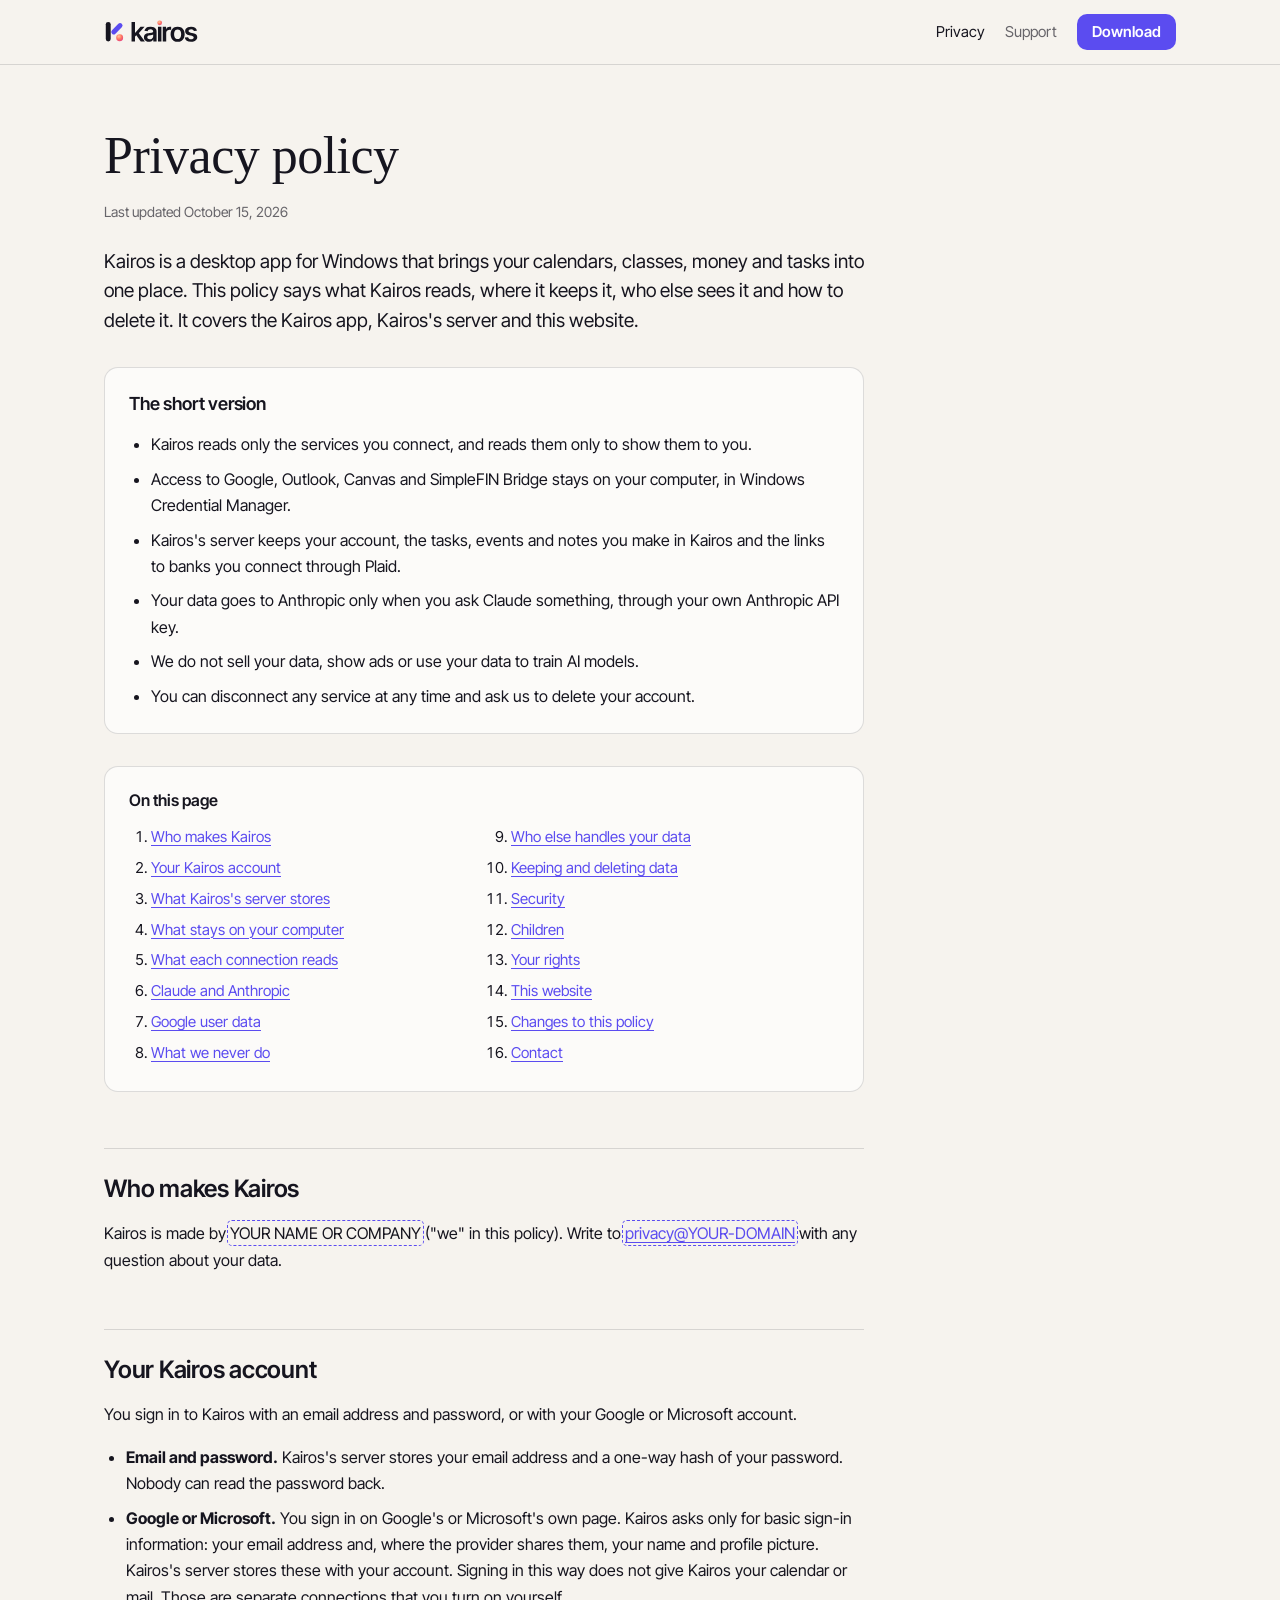
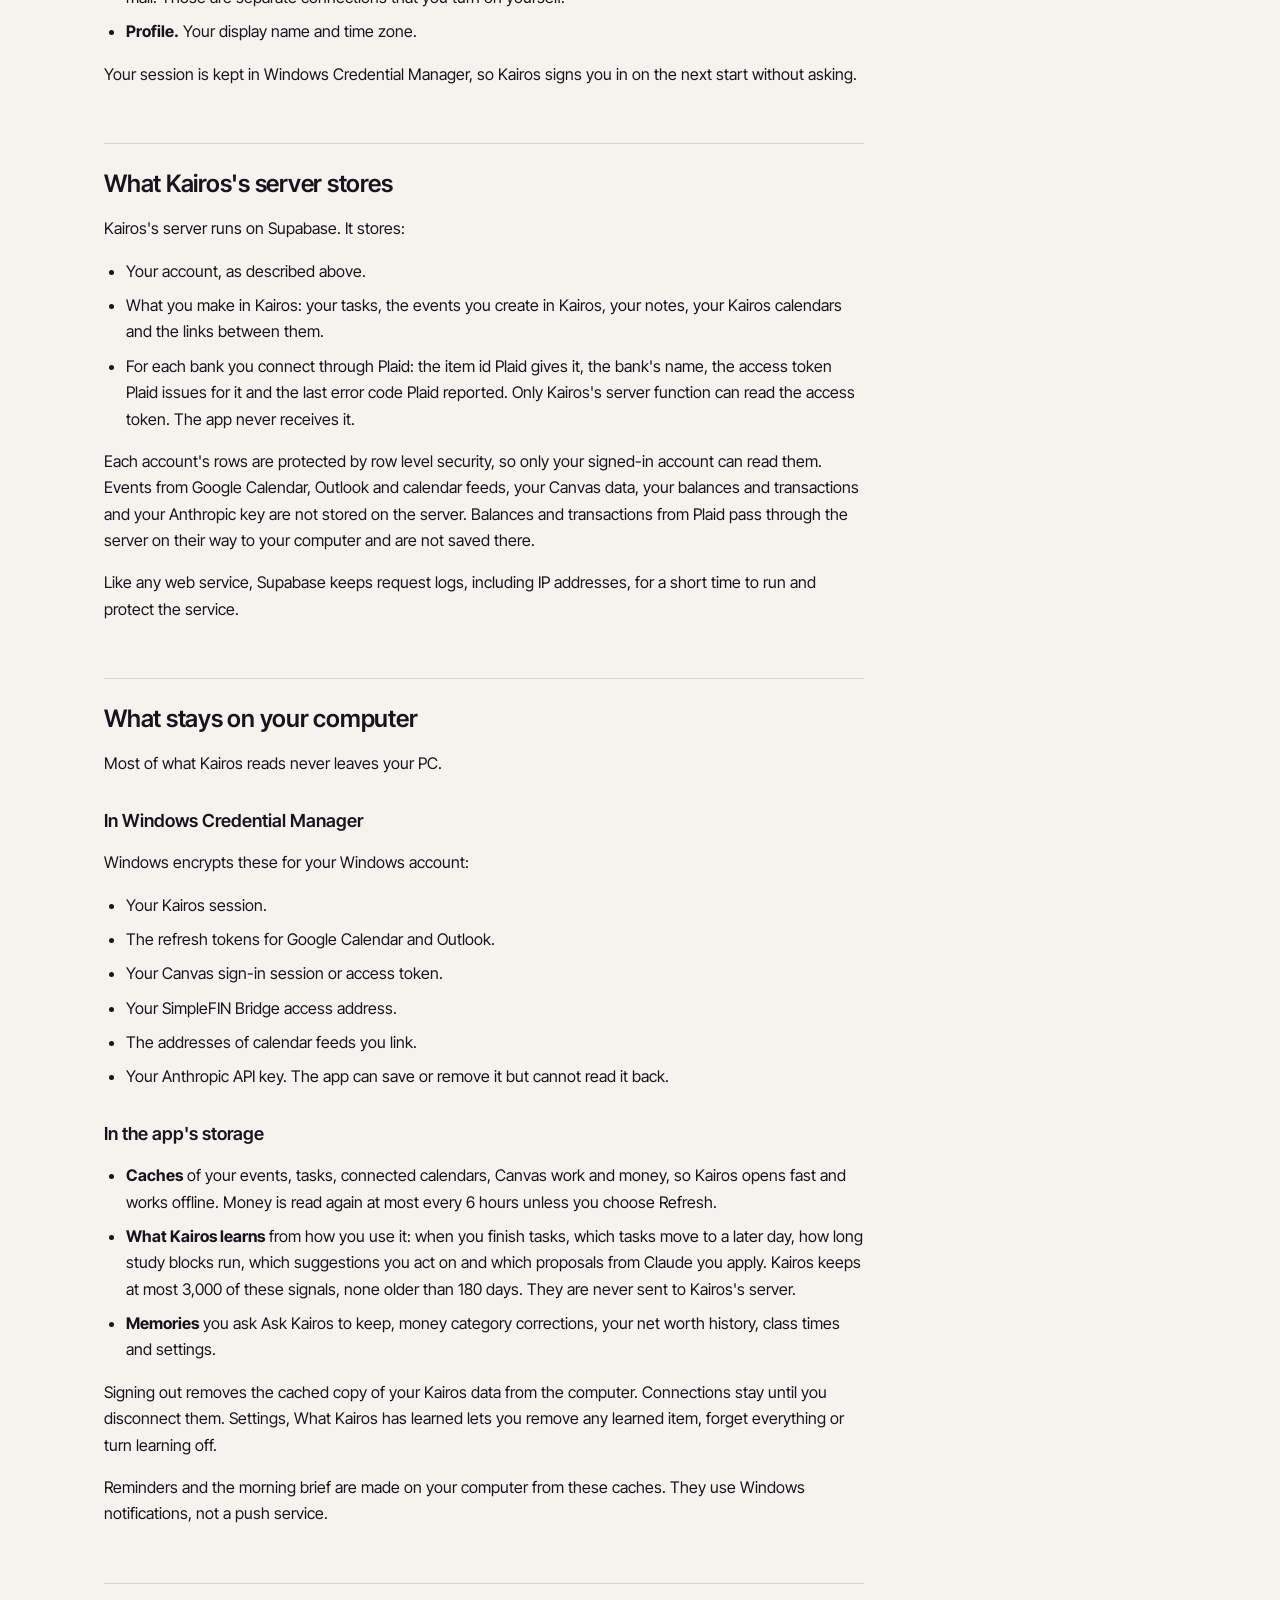
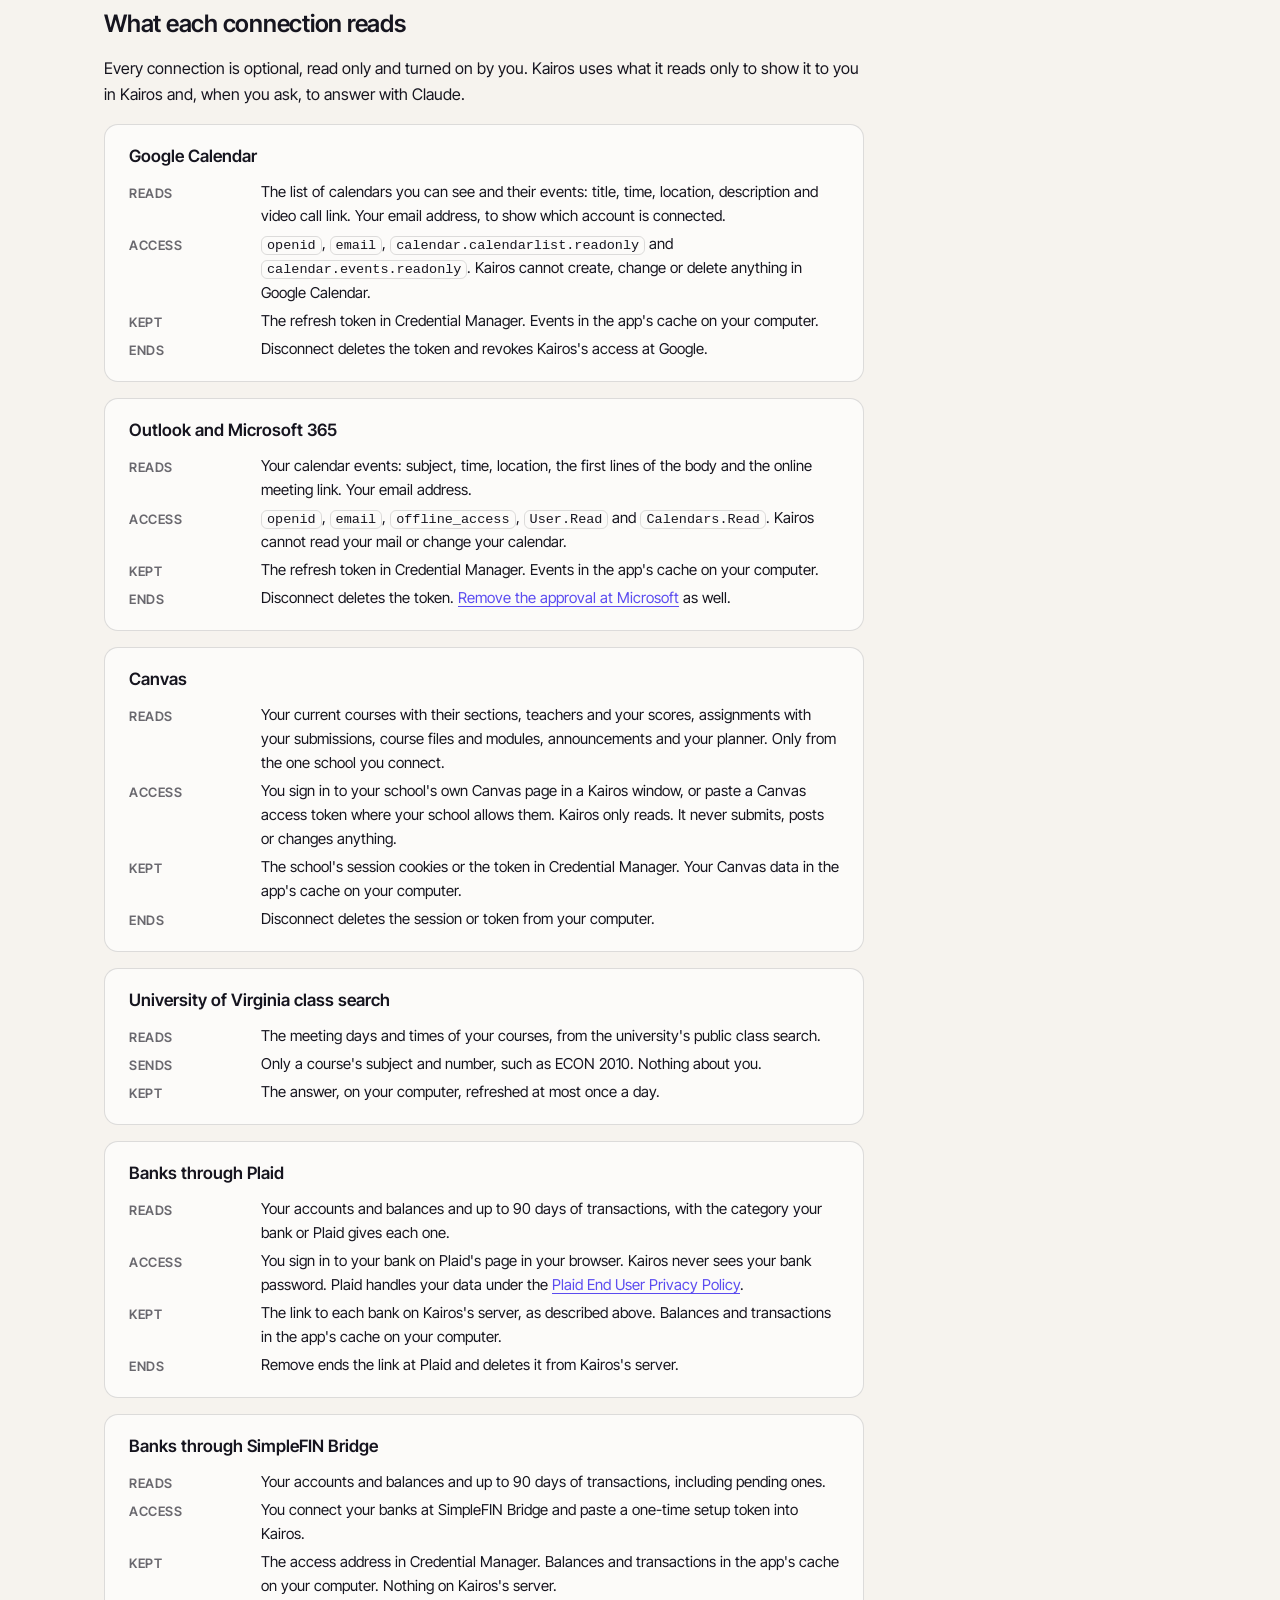
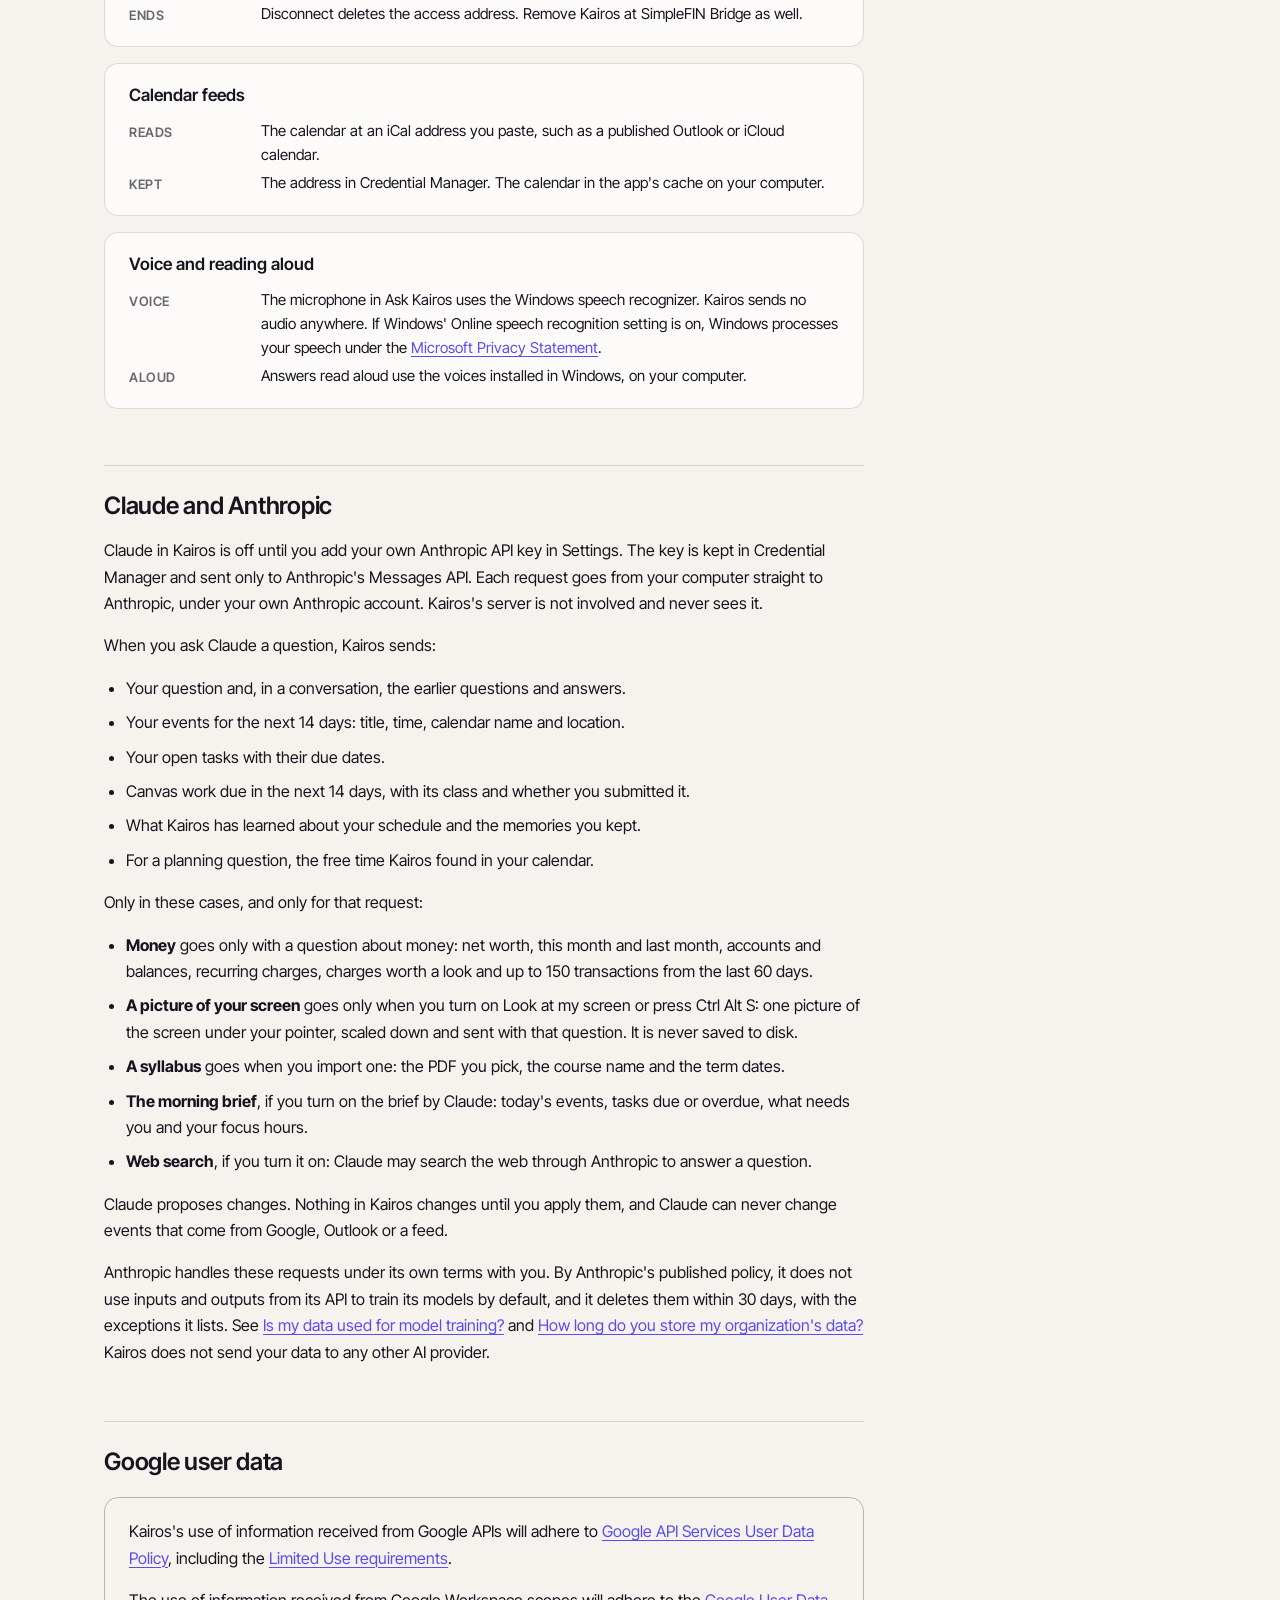
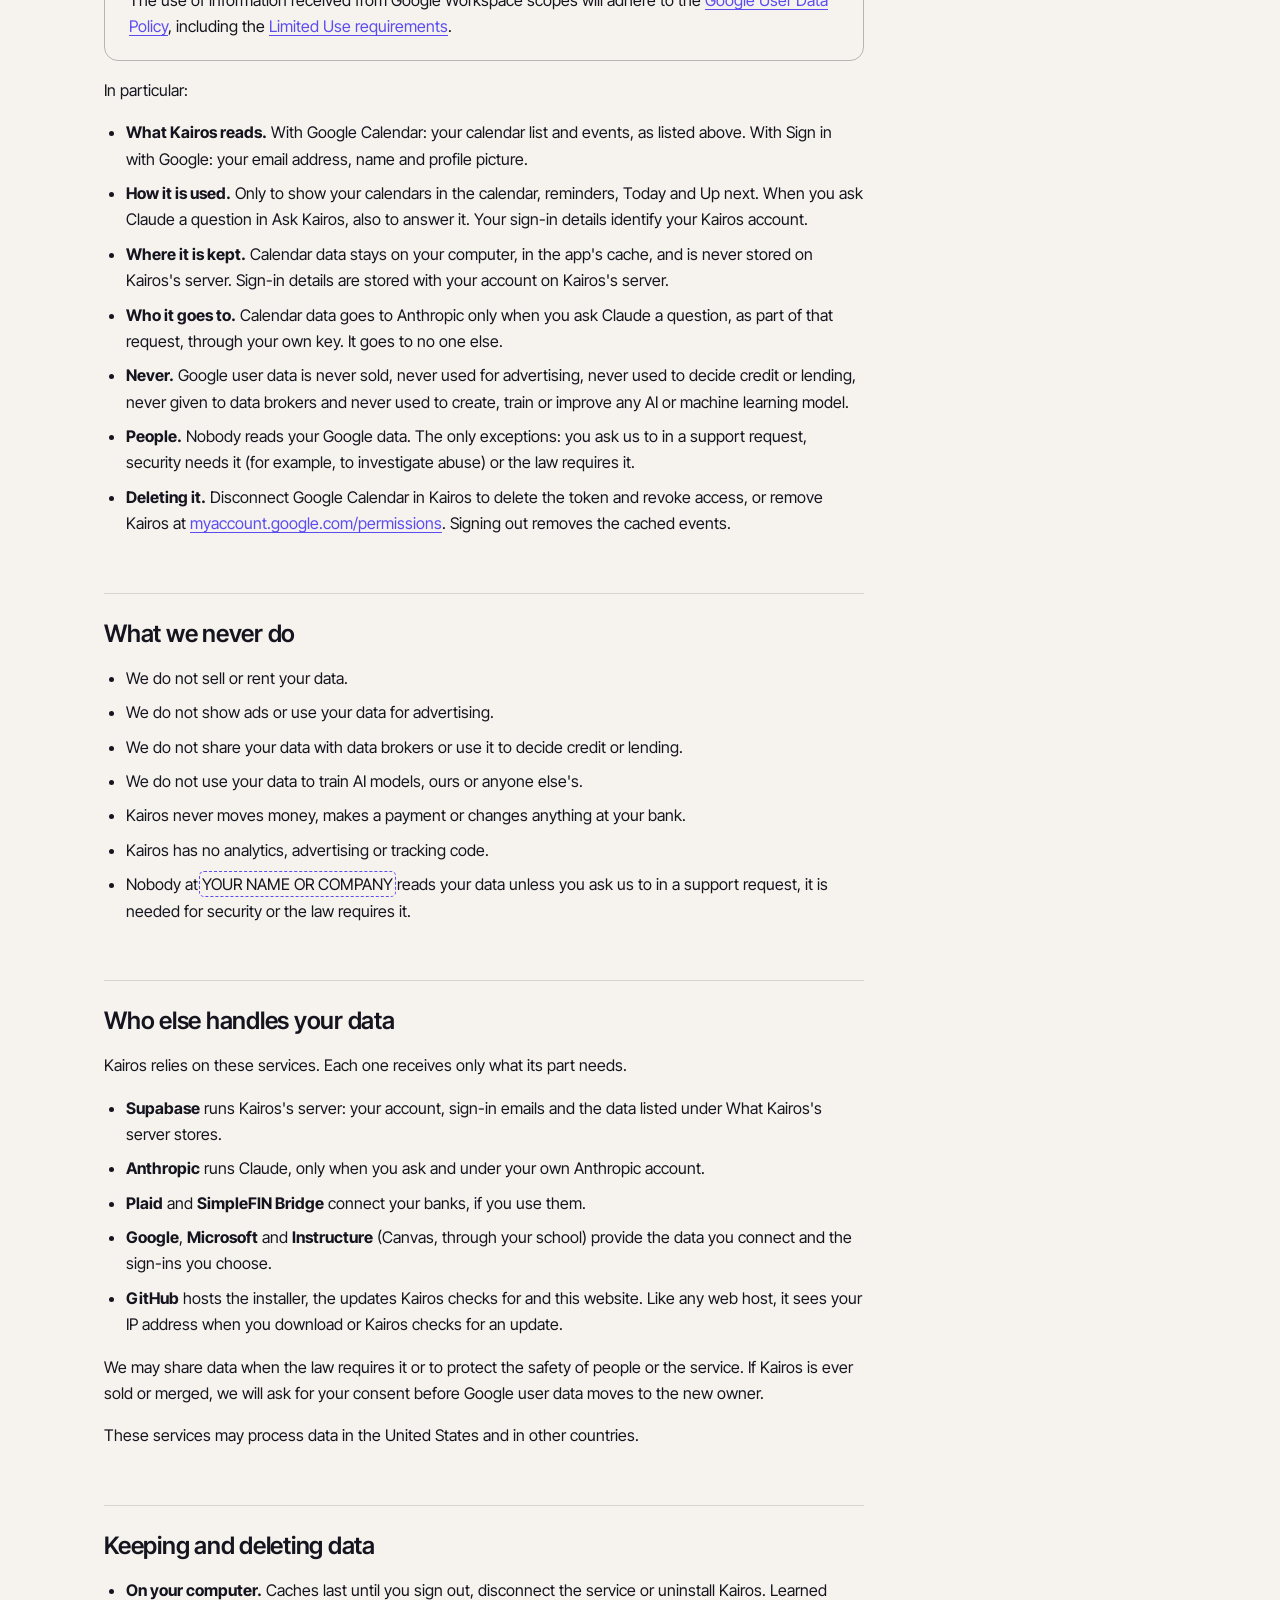
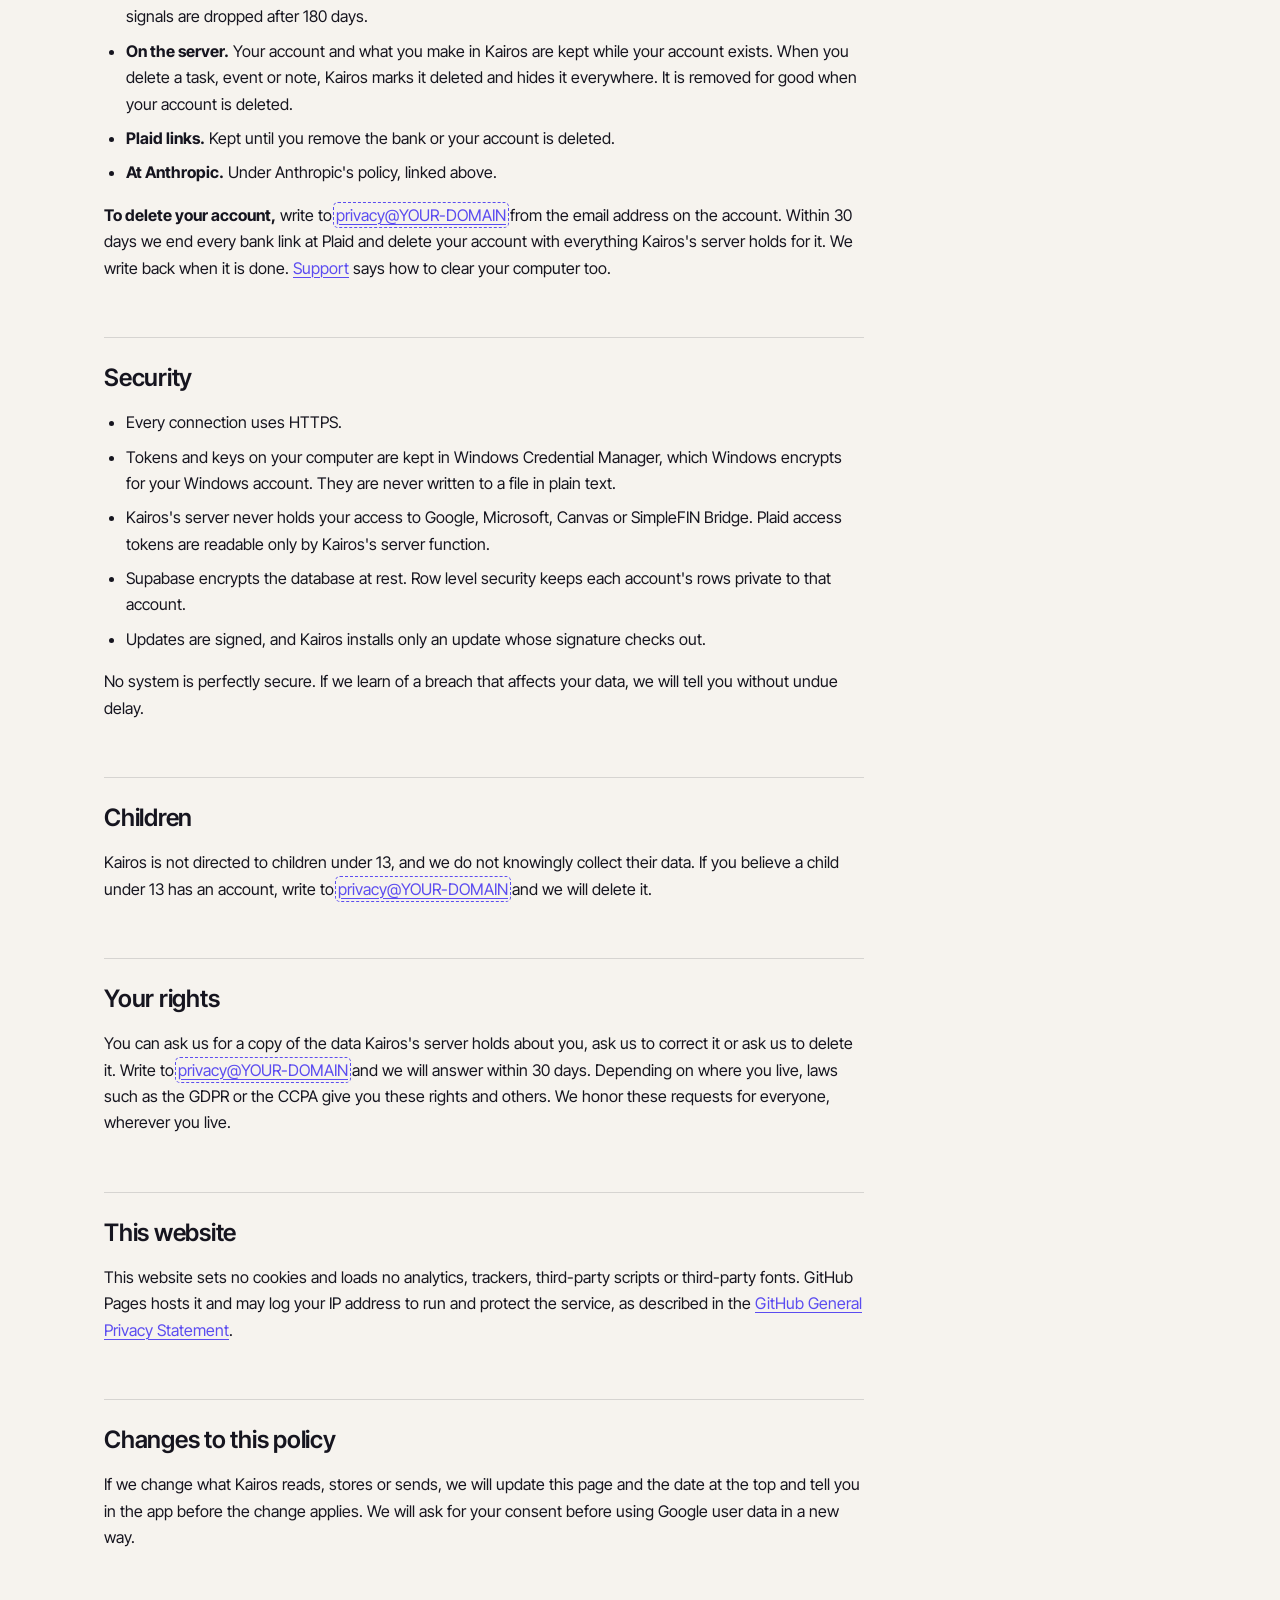
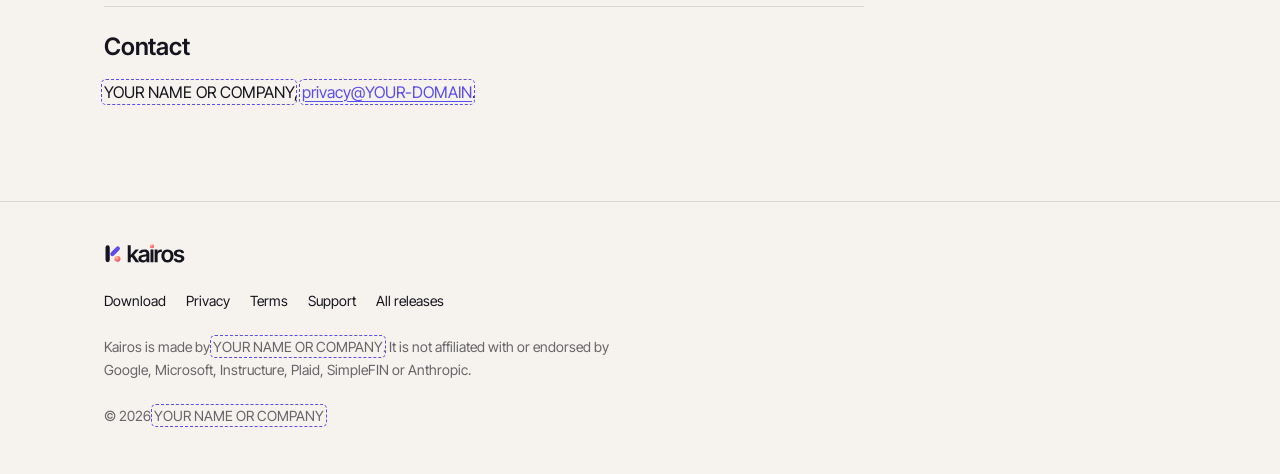
==== privacy.html @ 90c533d0 "Site from KyrillosDawoud/kairos@54abcdd" ====
<!doctype html>
<!--
  OWNER: before the site goes public, replace YOUR NAME OR COMPANY and privacy@YOUR-DOMAIN on
  this page. Every placeholder is listed in docs/owner/going-public.md, step 1.

  This policy describes the code. When Kairos starts to read, store or send something new,
  change this page in the same pull request and update the date below.
-->
<html lang="en">
<head>
  <meta charset="utf-8">
  <meta name="viewport" content="width=device-width, initial-scale=1">
  <title>Privacy policy: Kairos</title>
  <meta name="description" content="What Kairos reads, where it keeps it, who else sees it and how to delete it.">
  <meta name="color-scheme" content="light dark">
  <meta name="theme-color" content="#F6F3EE" media="(prefers-color-scheme: light)">
  <meta name="theme-color" content="#0D0C14" media="(prefers-color-scheme: dark)">
  <link rel="icon" href="favicon.ico" sizes="16x16 32x32 48x48 64x64">
  <link rel="icon" href="assets/brand/kairos-app-icon.svg" type="image/svg+xml">
  <link rel="apple-touch-icon" href="assets/brand/apple-touch-icon.png">
  <link rel="stylesheet" href="assets/brand/kairos.css">
  <link rel="stylesheet" href="assets/site.css">
</head>
<body>
  <a class="skip" href="#main">Skip to content</a>

  <header class="site-header">
    <div class="wrap">
      <a class="brand" href="index.html" aria-label="Kairos home">
        <picture>
          <source srcset="assets/brand/kairos-lockup-reversed.svg" media="(prefers-color-scheme: dark)">
          <img src="assets/brand/kairos-lockup.svg" alt="Kairos" width="94" height="28">
        </picture>
      </a>
      <nav class="site-nav" aria-label="Main">
        <a class="nav-text" href="privacy.html" aria-current="page">Privacy</a>
        <a class="nav-text" href="support.html">Support</a>
        <a class="button small" href="https://github.com/KyrillosDawoud/kairos-releases/releases/latest">Download</a>
      </nav>
    </div>
  </header>

  <main id="main" class="wrap">
    <article class="doc">
      <h1>Privacy policy</h1>
      <p class="updated">Last updated October 15, 2026</p>
      <p class="intro">Kairos is a desktop app for Windows that brings your calendars, classes, money and tasks into one place. This policy says what Kairos reads, where it keeps it, who else sees it and how to delete it. It covers the Kairos app, Kairos's server and this website.</p>

      <section class="summary" aria-labelledby="short">
        <h2 id="short">The short version</h2>
        <ul>
          <li>Kairos reads only the services you connect, and reads them only to show them to you.</li>
          <li>Access to Google, Outlook, Canvas and SimpleFIN Bridge stays on your computer, in Windows Credential Manager.</li>
          <li>Kairos's server keeps your account, the tasks, events and notes you make in Kairos and the links to banks you connect through Plaid.</li>
          <li>Your data goes to Anthropic only when you ask Claude something, through your own Anthropic API key.</li>
          <li>We do not sell your data, show ads or use your data to train AI models.</li>
          <li>You can disconnect any service at any time and ask us to delete your account.</li>
        </ul>
      </section>

      <nav class="toc" aria-labelledby="toc-title">
        <p id="toc-title">On this page</p>
        <ol>
          <li><a href="#who">Who makes Kairos</a></li>
          <li><a href="#account">Your Kairos account</a></li>
          <li><a href="#server">What Kairos's server stores</a></li>
          <li><a href="#computer">What stays on your computer</a></li>
          <li><a href="#connections">What each connection reads</a></li>
          <li><a href="#claude">Claude and Anthropic</a></li>
          <li><a href="#google">Google user data</a></li>
          <li><a href="#never">What we never do</a></li>
          <li><a href="#providers">Who else handles your data</a></li>
          <li><a href="#retention">Keeping and deleting data</a></li>
          <li><a href="#security">Security</a></li>
          <li><a href="#children">Children</a></li>
          <li><a href="#rights">Your rights</a></li>
          <li><a href="#website">This website</a></li>
          <li><a href="#changes">Changes to this policy</a></li>
          <li><a href="#contact">Contact</a></li>
        </ol>
      </nav>

      <h2 id="who">Who makes Kairos</h2>
      <p>Kairos is made by <span class="owner-fill">YOUR NAME OR COMPANY</span> ("we" in this policy). Write to <a class="owner-fill" href="mailto:privacy@YOUR-DOMAIN">privacy@YOUR-DOMAIN</a> with any question about your data.</p>

      <h2 id="account">Your Kairos account</h2>
      <p>You sign in to Kairos with an email address and password, or with your Google or Microsoft account.</p>
      <ul>
        <li><strong>Email and password.</strong> Kairos's server stores your email address and a one-way hash of your password. Nobody can read the password back.</li>
        <li><strong>Google or Microsoft.</strong> You sign in on Google's or Microsoft's own page. Kairos asks only for basic sign-in information: your email address and, where the provider shares them, your name and profile picture. Kairos's server stores these with your account. Signing in this way does not give Kairos your calendar or mail. Those are separate connections that you turn on yourself.</li>
        <li><strong>Profile.</strong> Your display name and time zone.</li>
      </ul>
      <p>Your session is kept in Windows Credential Manager, so Kairos signs you in on the next start without asking.</p>

      <h2 id="server">What Kairos's server stores</h2>
      <p>Kairos's server runs on Supabase. It stores:</p>
      <ul>
        <li>Your account, as described above.</li>
        <li>What you make in Kairos: your tasks, the events you create in Kairos, your notes, your Kairos calendars and the links between them.</li>
        <li>For each bank you connect through Plaid: the item id Plaid gives it, the bank's name, the access token Plaid issues for it and the last error code Plaid reported. Only Kairos's server function can read the access token. The app never receives it.</li>
      </ul>
      <p>Each account's rows are protected by row level security, so only your signed-in account can read them. Events from Google Calendar, Outlook and calendar feeds, your Canvas data, your balances and transactions and your Anthropic key are not stored on the server. Balances and transactions from Plaid pass through the server on their way to your computer and are not saved there.</p>
      <p>Like any web service, Supabase keeps request logs, including IP addresses, for a short time to run and protect the service.</p>

      <h2 id="computer">What stays on your computer</h2>
      <p>Most of what Kairos reads never leaves your PC.</p>
      <h3>In Windows Credential Manager</h3>
      <p>Windows encrypts these for your Windows account:</p>
      <ul>
        <li>Your Kairos session.</li>
        <li>The refresh tokens for Google Calendar and Outlook.</li>
        <li>Your Canvas sign-in session or access token.</li>
        <li>Your SimpleFIN Bridge access address.</li>
        <li>The addresses of calendar feeds you link.</li>
        <li>Your Anthropic API key. The app can save or remove it but cannot read it back.</li>
      </ul>
      <h3>In the app's storage</h3>
      <ul>
        <li><strong>Caches</strong> of your events, tasks, connected calendars, Canvas work and money, so Kairos opens fast and works offline. Money is read again at most every 6 hours unless you choose Refresh.</li>
        <li><strong>What Kairos learns</strong> from how you use it: when you finish tasks, which tasks move to a later day, how long study blocks run, which suggestions you act on and which proposals from Claude you apply. Kairos keeps at most 3,000 of these signals, none older than 180 days. They are never sent to Kairos's server.</li>
        <li><strong>Memories</strong> you ask Ask Kairos to keep, money category corrections, your net worth history, class times and settings.</li>
      </ul>
      <p>Signing out removes the cached copy of your Kairos data from the computer. Connections stay until you disconnect them. Settings, What Kairos has learned lets you remove any learned item, forget everything or turn learning off.</p>
      <p>Reminders and the morning brief are made on your computer from these caches. They use Windows notifications, not a push service.</p>

      <h2 id="connections">What each connection reads</h2>
      <p>Every connection is optional, read only and turned on by you. Kairos uses what it reads only to show it to you in Kairos and, when you ask, to answer with Claude.</p>

      <section class="service" aria-labelledby="c-google">
        <h3 id="c-google">Google Calendar</h3>
        <dl>
          <dt>Reads</dt>
          <dd>The list of calendars you can see and their events: title, time, location, description and video call link. Your email address, to show which account is connected.</dd>
          <dt>Access</dt>
          <dd><code>openid</code>, <code>email</code>, <code>calendar.calendarlist.readonly</code> and <code>calendar.events.readonly</code>. Kairos cannot create, change or delete anything in Google Calendar.</dd>
          <dt>Kept</dt>
          <dd>The refresh token in Credential Manager. Events in the app's cache on your computer.</dd>
          <dt>Ends</dt>
          <dd>Disconnect deletes the token and revokes Kairos's access at Google.</dd>
        </dl>
      </section>

      <section class="service" aria-labelledby="c-outlook">
        <h3 id="c-outlook">Outlook and Microsoft 365</h3>
        <dl>
          <dt>Reads</dt>
          <dd>Your calendar events: subject, time, location, the first lines of the body and the online meeting link. Your email address.</dd>
          <dt>Access</dt>
          <dd><code>openid</code>, <code>email</code>, <code>offline_access</code>, <code>User.Read</code> and <code>Calendars.Read</code>. Kairos cannot read your mail or change your calendar.</dd>
          <dt>Kept</dt>
          <dd>The refresh token in Credential Manager. Events in the app's cache on your computer.</dd>
          <dt>Ends</dt>
          <dd>Disconnect deletes the token. <a href="support.html#outlook">Remove the approval at Microsoft</a> as well.</dd>
        </dl>
      </section>

      <section class="service" aria-labelledby="c-canvas">
        <h3 id="c-canvas">Canvas</h3>
        <dl>
          <dt>Reads</dt>
          <dd>Your current courses with their sections, teachers and your scores, assignments with your submissions, course files and modules, announcements and your planner. Only from the one school you connect.</dd>
          <dt>Access</dt>
          <dd>You sign in to your school's own Canvas page in a Kairos window, or paste a Canvas access token where your school allows them. Kairos only reads. It never submits, posts or changes anything.</dd>
          <dt>Kept</dt>
          <dd>The school's session cookies or the token in Credential Manager. Your Canvas data in the app's cache on your computer.</dd>
          <dt>Ends</dt>
          <dd>Disconnect deletes the session or token from your computer.</dd>
        </dl>
      </section>

      <section class="service" aria-labelledby="c-uva">
        <h3 id="c-uva">University of Virginia class search</h3>
        <dl>
          <dt>Reads</dt>
          <dd>The meeting days and times of your courses, from the university's public class search.</dd>
          <dt>Sends</dt>
          <dd>Only a course's subject and number, such as ECON 2010. Nothing about you.</dd>
          <dt>Kept</dt>
          <dd>The answer, on your computer, refreshed at most once a day.</dd>
        </dl>
      </section>

      <section class="service" aria-labelledby="c-plaid">
        <h3 id="c-plaid">Banks through Plaid</h3>
        <dl>
          <dt>Reads</dt>
          <dd>Your accounts and balances and up to 90 days of transactions, with the category your bank or Plaid gives each one.</dd>
          <dt>Access</dt>
          <dd>You sign in to your bank on Plaid's page in your browser. Kairos never sees your bank password. Plaid handles your data under the <a href="https://plaid.com/legal/#end-user-privacy-policy">Plaid End User Privacy Policy</a>.</dd>
          <dt>Kept</dt>
          <dd>The link to each bank on Kairos's server, as described above. Balances and transactions in the app's cache on your computer.</dd>
          <dt>Ends</dt>
          <dd>Remove ends the link at Plaid and deletes it from Kairos's server.</dd>
        </dl>
      </section>

      <section class="service" aria-labelledby="c-simplefin">
        <h3 id="c-simplefin">Banks through SimpleFIN Bridge</h3>
        <dl>
          <dt>Reads</dt>
          <dd>Your accounts and balances and up to 90 days of transactions, including pending ones.</dd>
          <dt>Access</dt>
          <dd>You connect your banks at SimpleFIN Bridge and paste a one-time setup token into Kairos.</dd>
          <dt>Kept</dt>
          <dd>The access address in Credential Manager. Balances and transactions in the app's cache on your computer. Nothing on Kairos's server.</dd>
          <dt>Ends</dt>
          <dd>Disconnect deletes the access address. Remove Kairos at SimpleFIN Bridge as well.</dd>
        </dl>
      </section>

      <section class="service" aria-labelledby="c-feed">
        <h3 id="c-feed">Calendar feeds</h3>
        <dl>
          <dt>Reads</dt>
          <dd>The calendar at an iCal address you paste, such as a published Outlook or iCloud calendar.</dd>
          <dt>Kept</dt>
          <dd>The address in Credential Manager. The calendar in the app's cache on your computer.</dd>
        </dl>
      </section>

      <section class="service" aria-labelledby="c-voice">
        <h3 id="c-voice">Voice and reading aloud</h3>
        <dl>
          <dt>Voice</dt>
          <dd>The microphone in Ask Kairos uses the Windows speech recognizer. Kairos sends no audio anywhere. If Windows' Online speech recognition setting is on, Windows processes your speech under the <a href="https://privacy.microsoft.com/privacystatement">Microsoft Privacy Statement</a>.</dd>
          <dt>Aloud</dt>
          <dd>Answers read aloud use the voices installed in Windows, on your computer.</dd>
        </dl>
      </section>

      <h2 id="claude">Claude and Anthropic</h2>
      <p>Claude in Kairos is off until you add your own Anthropic API key in Settings. The key is kept in Credential Manager and sent only to Anthropic's Messages API. Each request goes from your computer straight to Anthropic, under your own Anthropic account. Kairos's server is not involved and never sees it.</p>
      <p>When you ask Claude a question, Kairos sends:</p>
      <ul>
        <li>Your question and, in a conversation, the earlier questions and answers.</li>
        <li>Your events for the next 14 days: title, time, calendar name and location.</li>
        <li>Your open tasks with their due dates.</li>
        <li>Canvas work due in the next 14 days, with its class and whether you submitted it.</li>
        <li>What Kairos has learned about your schedule and the memories you kept.</li>
        <li>For a planning question, the free time Kairos found in your calendar.</li>
      </ul>
      <p>Only in these cases, and only for that request:</p>
      <ul>
        <li><strong>Money</strong> goes only with a question about money: net worth, this month and last month, accounts and balances, recurring charges, charges worth a look and up to 150 transactions from the last 60 days.</li>
        <li><strong>A picture of your screen</strong> goes only when you turn on Look at my screen or press Ctrl Alt S: one picture of the screen under your pointer, scaled down and sent with that question. It is never saved to disk.</li>
        <li><strong>A syllabus</strong> goes when you import one: the PDF you pick, the course name and the term dates.</li>
        <li><strong>The morning brief</strong>, if you turn on the brief by Claude: today's events, tasks due or overdue, what needs you and your focus hours.</li>
        <li><strong>Web search</strong>, if you turn it on: Claude may search the web through Anthropic to answer a question.</li>
      </ul>
      <p>Claude proposes changes. Nothing in Kairos changes until you apply them, and Claude can never change events that come from Google, Outlook or a feed.</p>
      <p>Anthropic handles these requests under its own terms with you. By Anthropic's published policy, it does not use inputs and outputs from its API to train its models by default, and it deletes them within 30 days, with the exceptions it lists. See <a href="https://privacy.claude.com/en/articles/7996868-is-my-data-used-for-model-training">Is my data used for model training?</a> and <a href="https://privacy.claude.com/en/articles/7996866-how-long-do-you-store-my-organization-s-data">How long do you store my organization's data?</a> Kairos does not send your data to any other AI provider.</p>

      <h2 id="google">Google user data</h2>
      <div class="statement">
        <p>Kairos's use of information received from Google APIs will adhere to <a href="https://developers.google.com/terms/api-services-user-data-policy">Google API Services User Data Policy</a>, including the <a href="https://developers.google.com/terms/api-services-user-data-policy#limited-use">Limited Use requirements</a>.</p>
        <p>The use of information received from Google Workspace scopes will adhere to the <a href="https://developers.google.com/workspace/workspace-api-user-data-developer-policy">Google User Data Policy</a>, including the <a href="https://developers.google.com/workspace/workspace-api-user-data-developer-policy#limited-use">Limited Use requirements</a>.</p>
      </div>
      <p>In particular:</p>
      <ul>
        <li><strong>What Kairos reads.</strong> With Google Calendar: your calendar list and events, as listed above. With Sign in with Google: your email address, name and profile picture.</li>
        <li><strong>How it is used.</strong> Only to show your calendars in the calendar, reminders, Today and Up next. When you ask Claude a question in Ask Kairos, also to answer it. Your sign-in details identify your Kairos account.</li>
        <li><strong>Where it is kept.</strong> Calendar data stays on your computer, in the app's cache, and is never stored on Kairos's server. Sign-in details are stored with your account on Kairos's server.</li>
        <li><strong>Who it goes to.</strong> Calendar data goes to Anthropic only when you ask Claude a question, as part of that request, through your own key. It goes to no one else.</li>
        <li><strong>Never.</strong> Google user data is never sold, never used for advertising, never used to decide credit or lending, never given to data brokers and never used to create, train or improve any AI or machine learning model.</li>
        <li><strong>People.</strong> Nobody reads your Google data. The only exceptions: you ask us to in a support request, security needs it (for example, to investigate abuse) or the law requires it.</li>
        <li><strong>Deleting it.</strong> Disconnect Google Calendar in Kairos to delete the token and revoke access, or remove Kairos at <a href="https://myaccount.google.com/permissions">myaccount.google.com/permissions</a>. Signing out removes the cached events.</li>
      </ul>

      <h2 id="never">What we never do</h2>
      <ul>
        <li>We do not sell or rent your data.</li>
        <li>We do not show ads or use your data for advertising.</li>
        <li>We do not share your data with data brokers or use it to decide credit or lending.</li>
        <li>We do not use your data to train AI models, ours or anyone else's.</li>
        <li>Kairos never moves money, makes a payment or changes anything at your bank.</li>
        <li>Kairos has no analytics, advertising or tracking code.</li>
        <li>Nobody at <span class="owner-fill">YOUR NAME OR COMPANY</span> reads your data unless you ask us to in a support request, it is needed for security or the law requires it.</li>
      </ul>

      <h2 id="providers">Who else handles your data</h2>
      <p>Kairos relies on these services. Each one receives only what its part needs.</p>
      <ul>
        <li><strong>Supabase</strong> runs Kairos's server: your account, sign-in emails and the data listed under What Kairos's server stores.</li>
        <li><strong>Anthropic</strong> runs Claude, only when you ask and under your own Anthropic account.</li>
        <li><strong>Plaid</strong> and <strong>SimpleFIN Bridge</strong> connect your banks, if you use them.</li>
        <li><strong>Google</strong>, <strong>Microsoft</strong> and <strong>Instructure</strong> (Canvas, through your school) provide the data you connect and the sign-ins you choose.</li>
        <li><strong>GitHub</strong> hosts the installer, the updates Kairos checks for and this website. Like any web host, it sees your IP address when you download or Kairos checks for an update.</li>
      </ul>
      <p>We may share data when the law requires it or to protect the safety of people or the service. If Kairos is ever sold or merged, we will ask for your consent before Google user data moves to the new owner.</p>
      <p>These services may process data in the United States and in other countries.</p>

      <h2 id="retention">Keeping and deleting data</h2>
      <ul>
        <li><strong>On your computer.</strong> Caches last until you sign out, disconnect the service or uninstall Kairos. Learned signals are dropped after 180 days.</li>
        <li><strong>On the server.</strong> Your account and what you make in Kairos are kept while your account exists. When you delete a task, event or note, Kairos marks it deleted and hides it everywhere. It is removed for good when your account is deleted.</li>
        <li><strong>Plaid links.</strong> Kept until you remove the bank or your account is deleted.</li>
        <li><strong>At Anthropic.</strong> Under Anthropic's policy, linked above.</li>
      </ul>
      <p><strong>To delete your account,</strong> write to <a class="owner-fill" href="mailto:privacy@YOUR-DOMAIN">privacy@YOUR-DOMAIN</a> from the email address on the account. Within 30 days we end every bank link at Plaid and delete your account with everything Kairos's server holds for it. We write back when it is done. <a href="support.html#delete">Support</a> says how to clear your computer too.</p>

      <h2 id="security">Security</h2>
      <ul>
        <li>Every connection uses HTTPS.</li>
        <li>Tokens and keys on your computer are kept in Windows Credential Manager, which Windows encrypts for your Windows account. They are never written to a file in plain text.</li>
        <li>Kairos's server never holds your access to Google, Microsoft, Canvas or SimpleFIN Bridge. Plaid access tokens are readable only by Kairos's server function.</li>
        <li>Supabase encrypts the database at rest. Row level security keeps each account's rows private to that account.</li>
        <li>Updates are signed, and Kairos installs only an update whose signature checks out.</li>
      </ul>
      <p>No system is perfectly secure. If we learn of a breach that affects your data, we will tell you without undue delay.</p>

      <h2 id="children">Children</h2>
      <p>Kairos is not directed to children under 13, and we do not knowingly collect their data. If you believe a child under 13 has an account, write to <a class="owner-fill" href="mailto:privacy@YOUR-DOMAIN">privacy@YOUR-DOMAIN</a> and we will delete it.</p>

      <h2 id="rights">Your rights</h2>
      <p>You can ask us for a copy of the data Kairos's server holds about you, ask us to correct it or ask us to delete it. Write to <a class="owner-fill" href="mailto:privacy@YOUR-DOMAIN">privacy@YOUR-DOMAIN</a> and we will answer within 30 days. Depending on where you live, laws such as the GDPR or the CCPA give you these rights and others. We honor these requests for everyone, wherever you live.</p>

      <h2 id="website">This website</h2>
      <p>This website sets no cookies and loads no analytics, trackers, third-party scripts or third-party fonts. GitHub Pages hosts it and may log your IP address to run and protect the service, as described in the <a href="https://docs.github.com/en/site-policy/privacy-policies/github-general-privacy-statement">GitHub General Privacy Statement</a>.</p>

      <h2 id="changes">Changes to this policy</h2>
      <p>If we change what Kairos reads, stores or sends, we will update this page and the date at the top and tell you in the app before the change applies. We will ask for your consent before using Google user data in a new way.</p>

      <h2 id="contact">Contact</h2>
      <p><span class="owner-fill">YOUR NAME OR COMPANY</span>, <a class="owner-fill" href="mailto:privacy@YOUR-DOMAIN">privacy@YOUR-DOMAIN</a>.</p>
    </article>
  </main>

  <footer class="site-footer">
    <div class="wrap">
      <picture>
        <source srcset="assets/brand/kairos-lockup-reversed.svg" media="(prefers-color-scheme: dark)">
        <img src="assets/brand/kairos-lockup.svg" alt="Kairos" width="81" height="24">
      </picture>
      <ul class="footer-nav">
        <li><a href="https://github.com/KyrillosDawoud/kairos-releases/releases/latest">Download</a></li>
        <li><a href="privacy.html" aria-current="page">Privacy</a></li>
        <li><a href="terms.html">Terms</a></li>
        <li><a href="support.html">Support</a></li>
        <li><a href="https://github.com/KyrillosDawoud/kairos-releases/releases">All releases</a></li>
      </ul>
      <p>Kairos is made by <span class="owner-fill">YOUR NAME OR COMPANY</span>. It is not affiliated with or endorsed by Google, Microsoft, Instructure, Plaid, SimpleFIN or Anthropic.</p>
      <p>&copy; 2026 <span class="owner-fill">YOUR NAME OR COMPANY</span></p>
    </div>
  </footer>
</body>
</html>
---- assets/brand/kairos.css ----
:root {
  --kairos-midnight: #0D0C14;
  --kairos-ink: #16151F;
  --kairos-bone: #F6F3EE;
  --kairos-iris: #5B4CF0;
  --kairos-iris-light: #8C80FF;
  --kairos-orb-hi: #FFC9A0;
  --kairos-orb-mid: #FF7A62;
  --kairos-orb-lo: #E5407F;
  --kairos-coral: #FA6A62;
  --kairos-calendar: #3B6FD4;
  --kairos-notes: #D9A441;
  --kairos-career: #C2456F;
  --kairos-money: #2E9B76;
  --kairos-stone: #7C7889;
  --kairos-orb: radial-gradient(circle at 38% 32%, #FFC9A0, #FF7A62 50%, #E5407F);
  --kairos-font-display: 'Instrument Serif', Georgia, serif;
  --kairos-font-text: 'Inter Tight', system-ui, sans-serif;
}
---- assets/site.css ----
/*
 * The Kairos website. Colors come from brand/tokens/kairos.css, copied as given into
 * assets/brand/kairos.css and loaded before this file. The semantic names below mirror
 * packages/ui/src/theme.css: Bone and Ink in light, Midnight and Bone in dark, Iris for the
 * brand and the primary action. 1px borders, no shadows, glows, glass or blur. The fonts are
 * the files the app bundles, served from this site.
 */

@font-face {
  font-family: "Instrument Serif";
  font-style: normal;
  font-weight: 400;
  font-display: swap;
  src: url("fonts/InstrumentSerif-Regular.ttf") format("truetype");
}

@font-face {
  font-family: "Inter Tight";
  font-style: normal;
  font-weight: 100 900;
  font-display: swap;
  src: url("fonts/InterTight-Variable.ttf") format("truetype");
}

:root {
  color-scheme: light;
  --canvas: var(--kairos-bone);
  --surface: color-mix(in srgb, var(--kairos-bone) 35%, #ffffff);
  --text: var(--kairos-ink);
  --muted: color-mix(in srgb, var(--kairos-ink) 64%, transparent);
  --accent: var(--kairos-iris);
  --accent-fill: var(--kairos-iris);
  --accent-fill-hover: color-mix(in srgb, var(--kairos-iris) 88%, var(--kairos-ink));
  --on-accent: #ffffff;
  --border: color-mix(in srgb, var(--kairos-ink) 14%, transparent);
  --border-strong: color-mix(in srgb, var(--kairos-ink) 28%, transparent);
  --hover: color-mix(in srgb, var(--kairos-ink) 6%, transparent);
  --focus: var(--kairos-iris);
  --radius-sm: 6px;
  --radius: 10px;
  --radius-lg: 14px;
  --gutter: 24px;
  --fast: 100ms;
}

@media (prefers-color-scheme: dark) {
  :root {
    color-scheme: dark;
    --canvas: var(--kairos-midnight);
    --surface: color-mix(in srgb, var(--kairos-ink) 70%, var(--kairos-midnight));
    --text: var(--kairos-bone);
    --muted: color-mix(in srgb, var(--kairos-bone) 64%, transparent);
    --accent: var(--kairos-iris-light);
    --border: color-mix(in srgb, var(--kairos-bone) 14%, transparent);
    --border-strong: color-mix(in srgb, var(--kairos-bone) 28%, transparent);
    --hover: color-mix(in srgb, var(--kairos-bone) 7%, transparent);
    --focus: var(--kairos-iris-light);
  }
}

@media (max-width: 480px) {
  :root {
    --gutter: 16px;
  }
}

*,
*::before,
*::after {
  box-sizing: border-box;
}

html {
  background-color: var(--canvas);
  color: var(--text);
  font-family: var(--kairos-font-text);
  font-size: 16px;
  line-height: 1.6;
  -webkit-font-smoothing: antialiased;
  text-rendering: optimizeLegibility;
  -webkit-text-size-adjust: 100%;
  text-size-adjust: 100%;
}

body {
  margin: 0;
  min-height: 100vh;
  background-color: var(--canvas);
  color: var(--text);
  overflow-wrap: break-word;
}

img,
picture {
  display: block;
  max-width: 100%;
}

a {
  color: var(--accent);
  text-decoration: underline;
  text-decoration-thickness: 1px;
  text-underline-offset: 3px;
  transition: color var(--fast) ease-out;
}

a:hover {
  text-decoration-thickness: 2px;
}

:focus-visible {
  outline: 2px solid var(--focus);
  outline-offset: 2px;
  border-radius: var(--radius-sm);
}

.skip {
  position: absolute;
  left: var(--gutter);
  top: -48px;
  padding: 8px 12px;
  background: var(--surface);
  color: var(--text);
  border: 1px solid var(--border-strong);
  border-radius: var(--radius);
  z-index: 10;
}

.skip:focus {
  top: 12px;
}

.wrap {
  width: 100%;
  max-width: 1120px;
  margin-inline: auto;
  padding-inline: var(--gutter);
}

/* Header and footer */

.site-header {
  border-bottom: 1px solid var(--border);
}

.site-header .wrap {
  display: flex;
  align-items: center;
  justify-content: space-between;
  gap: 16px;
  min-height: 64px;
}

.brand {
  display: inline-flex;
  align-items: center;
  flex: none;
  border-radius: var(--radius-sm);
}

.brand img {
  height: 28px;
  width: auto;
}

.site-nav {
  display: flex;
  align-items: center;
  gap: 20px;
}

.site-nav a:not(.button) {
  color: var(--muted);
  text-decoration: none;
  font-size: 15px;
}

.site-nav a:not(.button):hover,
.site-nav a[aria-current="page"] {
  color: var(--text);
}

@media (max-width: 520px) {
  .site-nav .nav-text {
    display: none;
  }
}

.site-footer {
  border-top: 1px solid var(--border);
  margin-top: 96px;
  padding-block: 40px 48px;
  color: var(--muted);
  font-size: 14px;
}

.site-footer .wrap {
  display: grid;
  gap: 24px;
}

.site-footer img {
  height: 24px;
  width: auto;
}

.footer-nav {
  display: flex;
  flex-wrap: wrap;
  gap: 8px 20px;
  margin: 0;
  padding: 0;
  list-style: none;
}

.footer-nav a {
  color: var(--text);
  text-decoration: none;
}

.footer-nav a:hover {
  text-decoration: underline;
}

.site-footer p {
  margin: 0;
  max-width: 64ch;
}

/* Buttons */

.button {
  display: inline-flex;
  align-items: center;
  justify-content: center;
  gap: 8px;
  min-height: 44px;
  padding: 10px 20px;
  border: 1px solid transparent;
  border-radius: var(--radius);
  background-color: var(--accent-fill);
  color: var(--on-accent);
  font: inherit;
  font-size: 16px;
  font-weight: 600;
  line-height: 1.2;
  text-decoration: none;
  transition:
    background-color var(--fast) ease-out,
    color var(--fast) ease-out;
}

.button:hover {
  background-color: var(--accent-fill-hover);
  text-decoration: none;
}

.button.small {
  min-height: 36px;
  padding: 6px 14px;
  font-size: 15px;
}

.button.quiet {
  background-color: transparent;
  border-color: var(--border-strong);
  color: var(--text);
}

.button.quiet:hover {
  background-color: var(--hover);
}

.button svg {
  flex: none;
}

/* Type */

h1,
h2,
h3 {
  margin: 0;
  font-weight: 400;
}

.display {
  font-family: var(--kairos-font-display);
  font-weight: 400;
  letter-spacing: -0.01em;
  line-height: 1.05;
}

.eyebrow {
  margin: 0 0 16px;
  color: var(--muted);
  font-size: 13px;
  font-weight: 600;
  letter-spacing: 0.06em;
  text-transform: uppercase;
}

.lede {
  margin: 24px 0 0;
  max-width: 36em;
  color: var(--muted);
  font-size: 20px;
  line-height: 1.5;
}

.note {
  color: var(--muted);
  font-size: 14px;
}

.numeric {
  font-variant-numeric: tabular-nums;
}

/* Home: hero */

.hero {
  padding-block: 80px 40px;
}

.hero h1 {
  max-width: 15ch;
  font-size: clamp(40px, 3vw + 28px, 64px);
}

.actions {
  display: flex;
  flex-wrap: wrap;
  align-items: center;
  gap: 12px 16px;
  margin-top: 32px;
}

.hero .note {
  margin: 20px 0 0;
  max-width: 60ch;
}

.shot {
  margin: 0;
}

.shot .frame {
  overflow: hidden;
  border: 1px solid var(--border);
  border-radius: var(--radius-lg);
  background-color: var(--surface);
}

.shot img {
  width: 100%;
  height: auto;
  aspect-ratio: 16 / 10;
}

.shot figcaption {
  margin-top: 12px;
  color: var(--muted);
  font-size: 13px;
}

/* Home: sections */

.section {
  padding-top: 96px;
}

.section-head {
  max-width: 40em;
  margin-bottom: 48px;
}

.section-head h2 {
  font-size: clamp(32px, 2vw + 24px, 44px);
}

.section-head p {
  margin: 16px 0 0;
  color: var(--muted);
  font-size: 18px;
}

.feature {
  display: grid;
  gap: 28px;
  align-items: center;
  padding-block: 32px;
}

.feature + .feature {
  border-top: 1px solid var(--border);
}

.feature h3 {
  font-size: clamp(28px, 1vw + 24px, 34px);
}

.feature p {
  margin: 16px 0 0;
  color: var(--muted);
  font-size: 17px;
}

@media (min-width: 880px) {
  .feature {
    grid-template-columns: 5fr 7fr;
    gap: 56px;
    padding-block: 48px;
  }

  .feature:nth-of-type(even) .feature-text {
    order: 2;
  }
}

.ticks {
  margin: 20px 0 0;
  padding: 0;
  list-style: none;
  display: grid;
  gap: 8px;
}

.ticks li {
  position: relative;
  padding-left: 22px;
}

.ticks li::before {
  content: "";
  position: absolute;
  left: 2px;
  top: 0.62em;
  width: 7px;
  height: 7px;
  border: 1.5px solid var(--accent);
  border-radius: 999px;
}

.grid {
  display: grid;
  gap: 16px;
  grid-template-columns: repeat(auto-fill, minmax(min(100%, 248px), 1fr));
  margin: 0;
  padding: 0;
  list-style: none;
}

.card {
  padding: 20px;
  border: 1px solid var(--border);
  border-radius: var(--radius-lg);
  background-color: var(--surface);
}

.card h3 {
  font-size: 17px;
  font-weight: 600;
  line-height: 1.3;
}

.card .maker {
  margin: 2px 0 0;
  color: var(--muted);
  font-size: 13px;
}

.card p {
  margin: 12px 0 0;
  font-size: 15px;
}

.grid.two {
  grid-template-columns: repeat(auto-fill, minmax(min(100%, 380px), 1fr));
}

.grid.two .card h3 {
  font-size: 18px;
}

.grid.two .card p {
  color: var(--muted);
  font-size: 16px;
}

.after-grid {
  margin: 24px 0 0;
  color: var(--muted);
  font-size: 15px;
}

/* Documents: privacy, terms and support */

.doc {
  max-width: 760px;
  padding-top: 64px;
}

.doc h1 {
  font-family: var(--kairos-font-display);
  font-size: clamp(40px, 2vw + 32px, 52px);
  letter-spacing: -0.01em;
  line-height: 1.05;
}

.doc .updated {
  margin: 16px 0 0;
  color: var(--muted);
  font-size: 14px;
}

.doc .intro {
  margin: 24px 0 0;
  font-size: 19px;
  line-height: 1.55;
}

.doc h2 {
  margin-top: 56px;
  padding-top: 24px;
  border-top: 1px solid var(--border);
  font-size: 24px;
  font-weight: 600;
  letter-spacing: -0.01em;
  line-height: 1.3;
  scroll-margin-top: 24px;
}

.doc h3 {
  margin-top: 32px;
  font-size: 18px;
  font-weight: 600;
  line-height: 1.35;
  scroll-margin-top: 24px;
}

.doc p,
.doc li {
  font-size: 16px;
  line-height: 1.65;
}

.doc p {
  margin: 16px 0 0;
}

.doc ul,
.doc ol {
  margin: 16px 0 0;
  padding-left: 22px;
}

.doc li + li {
  margin-top: 8px;
}

.doc code {
  font-family: ui-monospace, "Cascadia Mono", Consolas, monospace;
  font-size: 0.9em;
  padding: 1px 5px;
  border: 1px solid var(--border);
  border-radius: var(--radius-sm);
  overflow-wrap: anywhere;
}

.toc {
  margin-top: 32px;
  padding: 20px 24px;
  border: 1px solid var(--border);
  border-radius: var(--radius-lg);
  background-color: var(--surface);
}

.toc p {
  margin: 0;
  font-weight: 600;
}

.doc .toc ol {
  margin-top: 12px;
  columns: 2 240px;
  column-gap: 32px;
}

.doc .toc li {
  margin: 0 0 6px;
  break-inside: avoid;
  font-size: 15px;
}

.summary {
  margin-top: 32px;
  padding: 24px;
  border: 1px solid var(--border);
  border-radius: var(--radius-lg);
  background-color: var(--surface);
}

.summary h2 {
  margin: 0;
  padding: 0;
  border: 0;
  font-size: 18px;
}

.service {
  margin-top: 16px;
  padding: 20px 24px;
  border: 1px solid var(--border);
  border-radius: var(--radius-lg);
  background-color: var(--surface);
}

.doc .service h3 {
  margin: 0;
  font-size: 17px;
}

.service dl {
  display: grid;
  gap: 4px 20px;
  margin: 12px 0 0;
}

.service dt {
  color: var(--muted);
  font-size: 13px;
  font-weight: 600;
  letter-spacing: 0.04em;
  text-transform: uppercase;
}

.service dd {
  margin: 0 0 8px;
  font-size: 15px;
  line-height: 1.6;
}

@media (min-width: 640px) {
  .service dl {
    grid-template-columns: 112px 1fr;
  }

  .service dt {
    padding-top: 3px;
  }

  .service dd {
    margin: 0;
  }
}

.statement {
  margin-top: 20px;
  padding: 20px 24px;
  border: 1px solid var(--border-strong);
  border-radius: var(--radius-lg);
}

.doc .statement p:first-child {
  margin-top: 0;
}

/*
 * Text the owner replaces before the site goes public: the name of the person or company that
 * makes Kairos and the contact address. Marked so it cannot be missed.
 */
.owner-fill {
  outline: 1px dashed var(--accent);
  outline-offset: 2px;
  border-radius: 2px;
}

@media (prefers-reduced-motion: reduce) {
  a,
  .button {
    transition: none;
  }
}
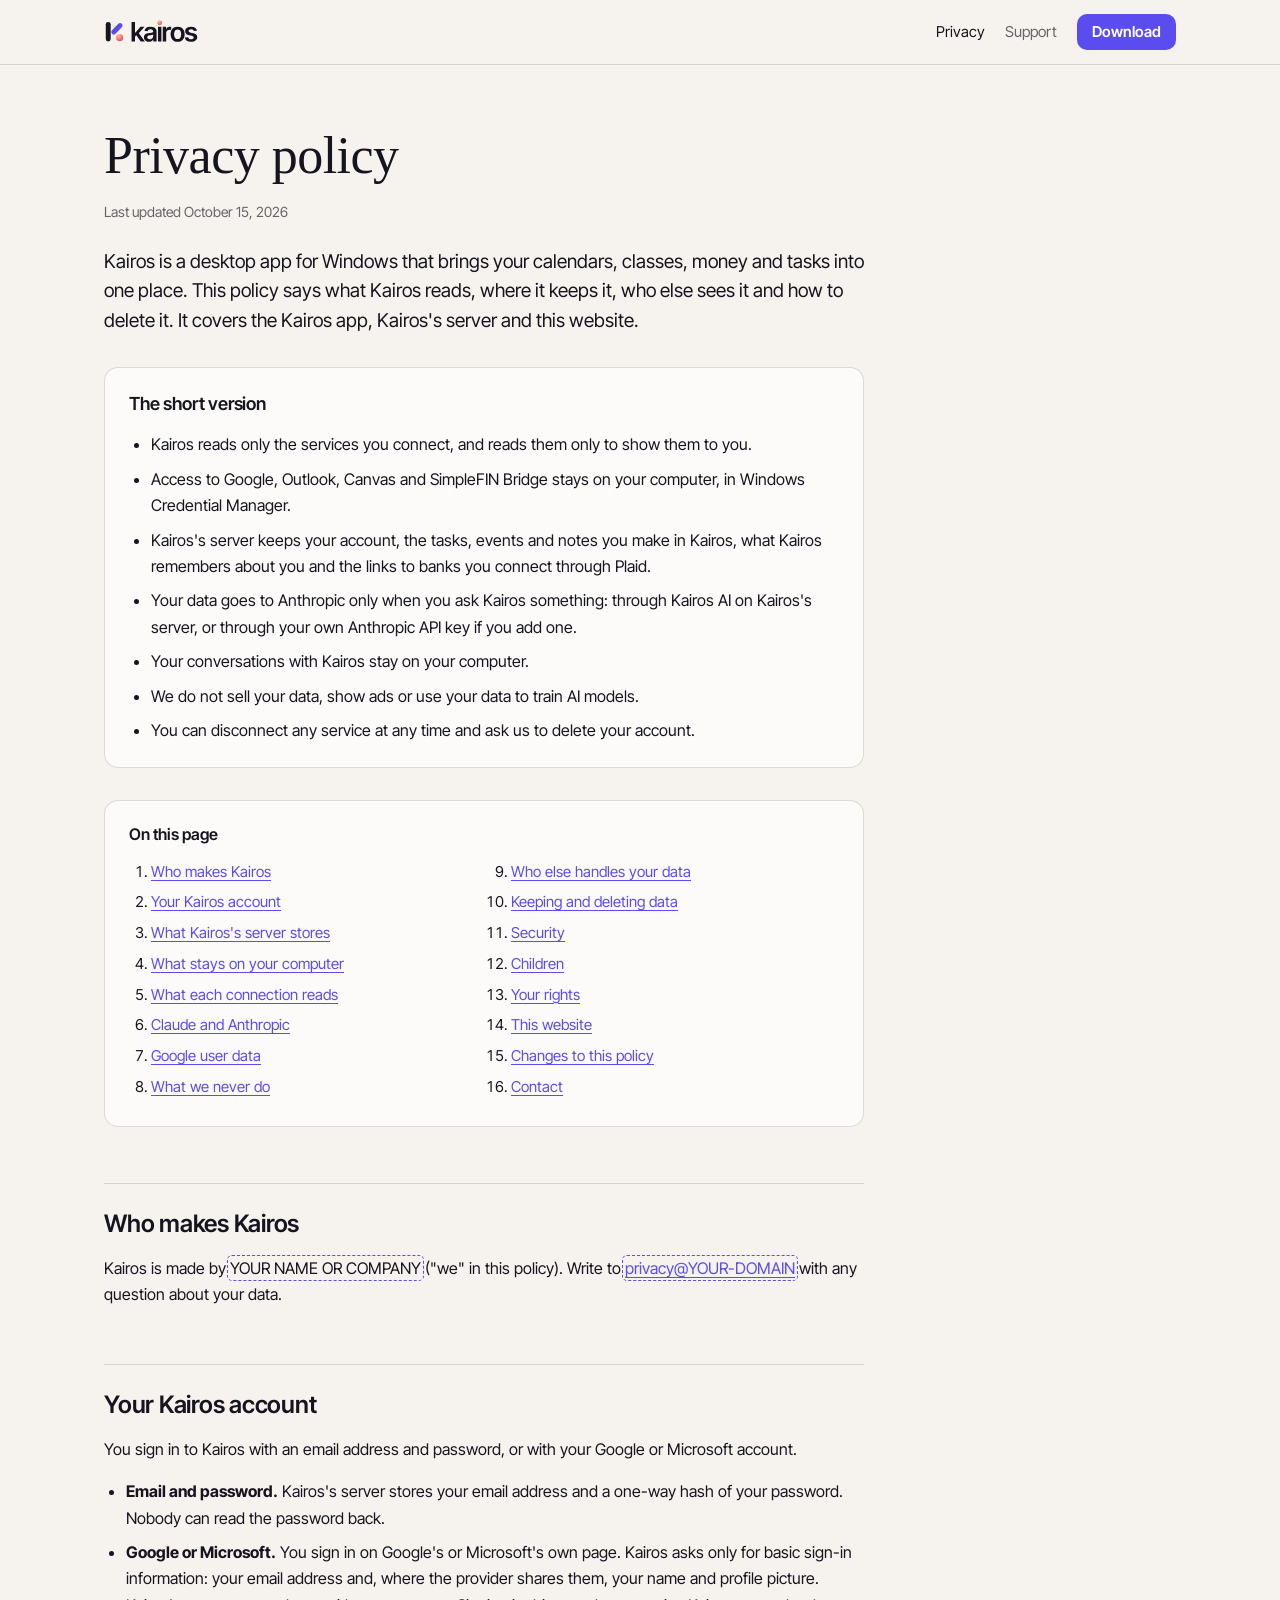
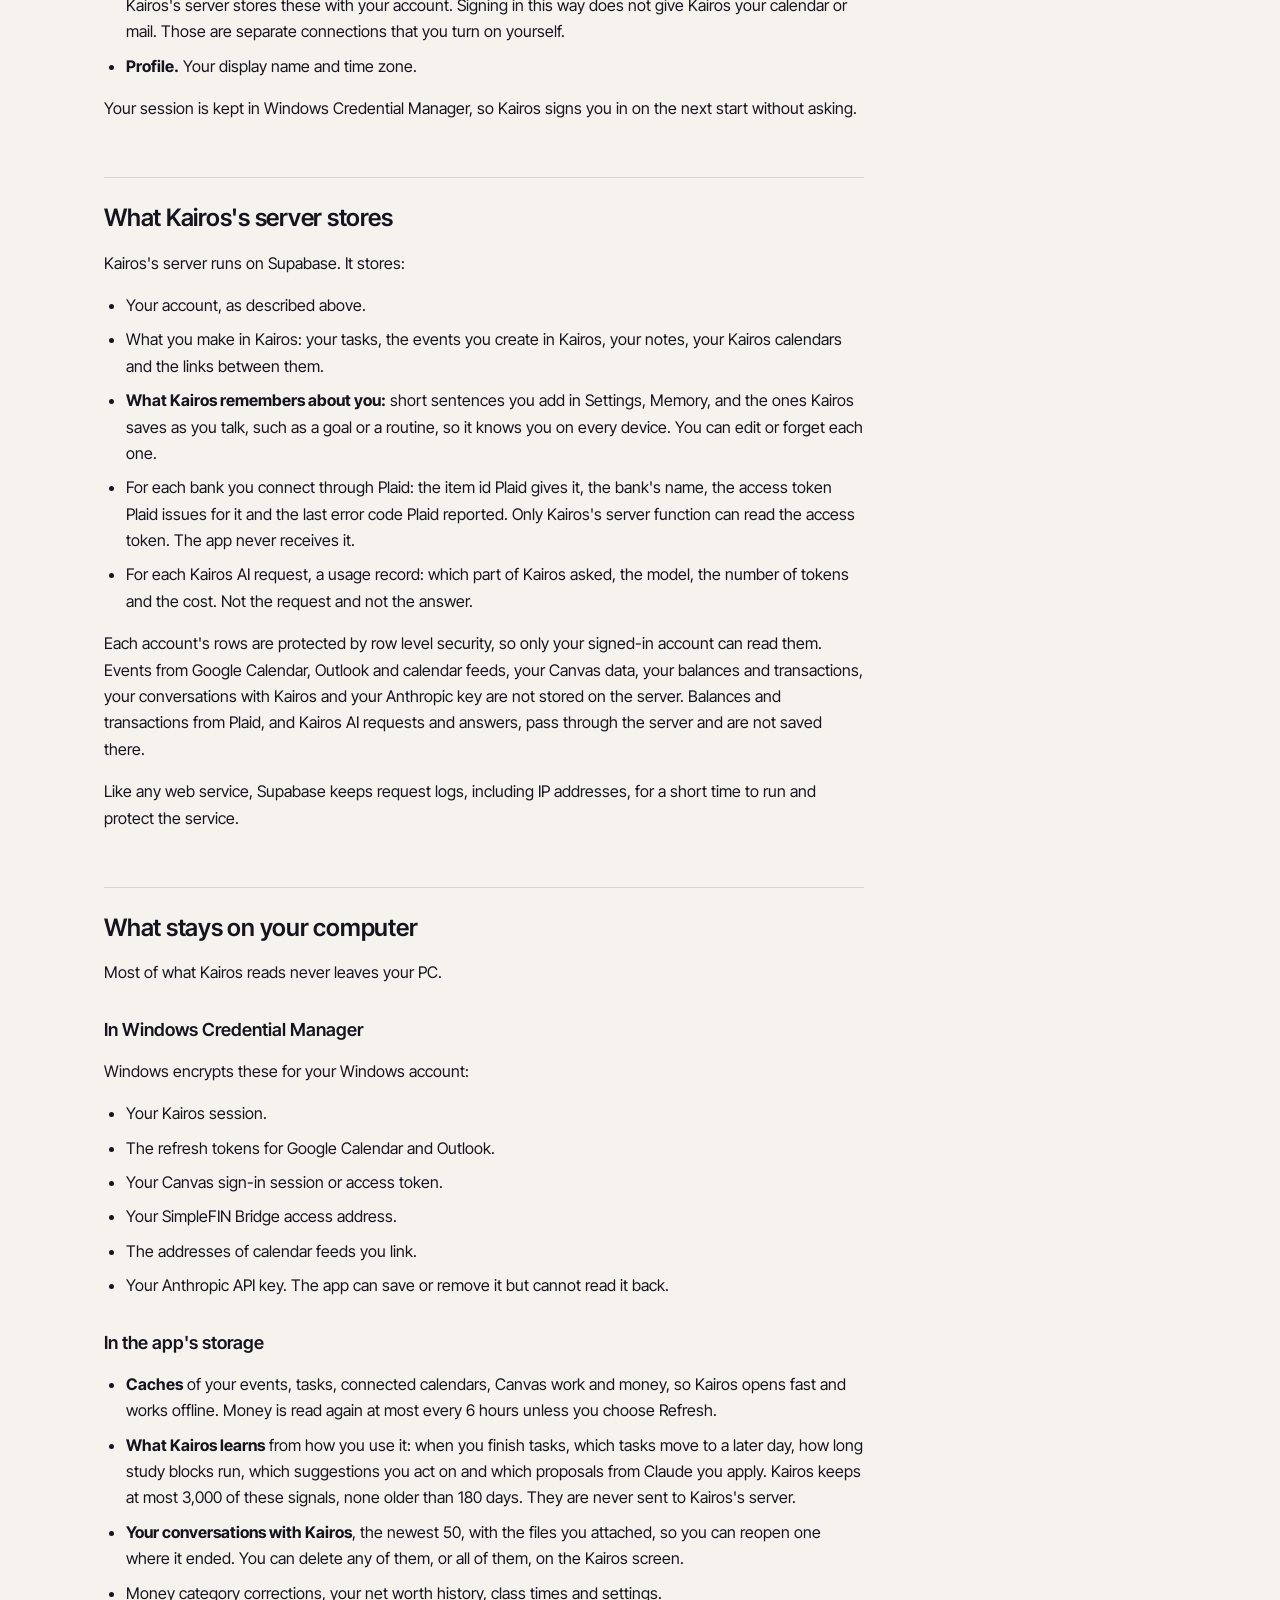
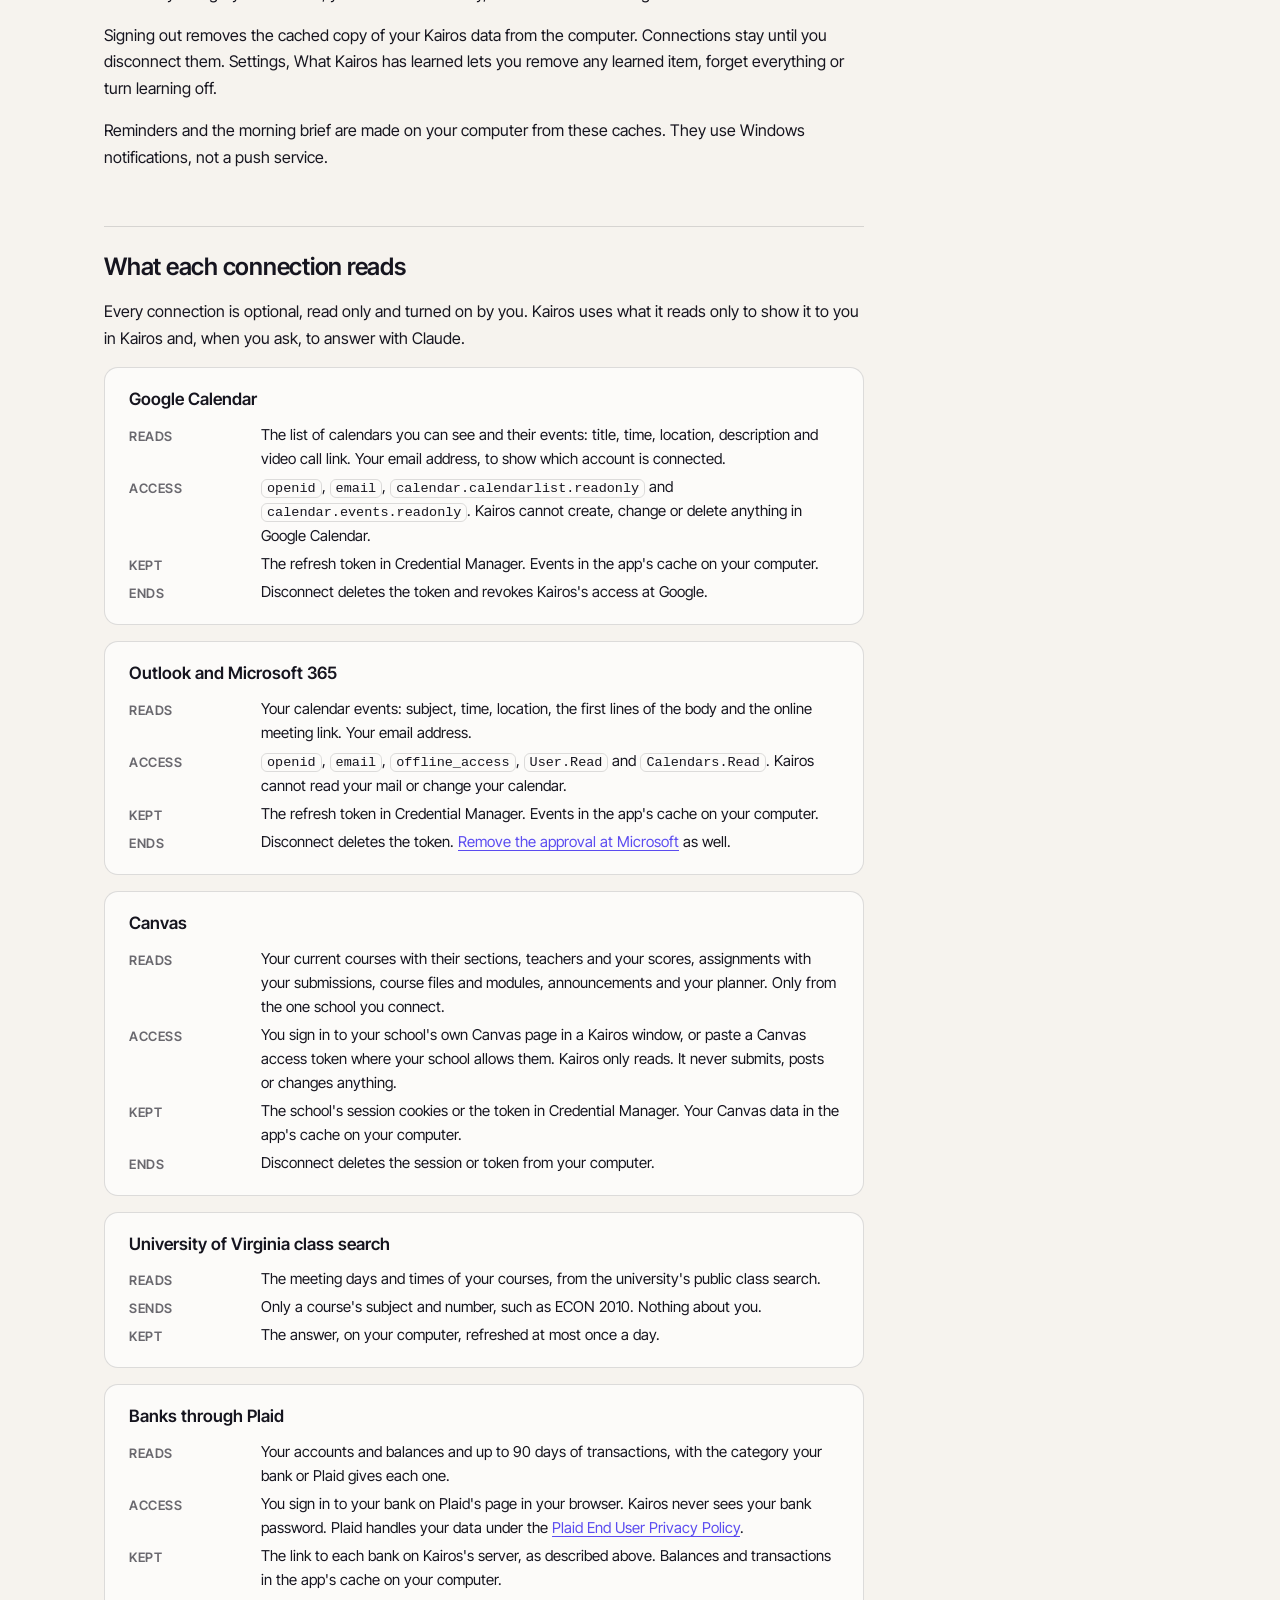
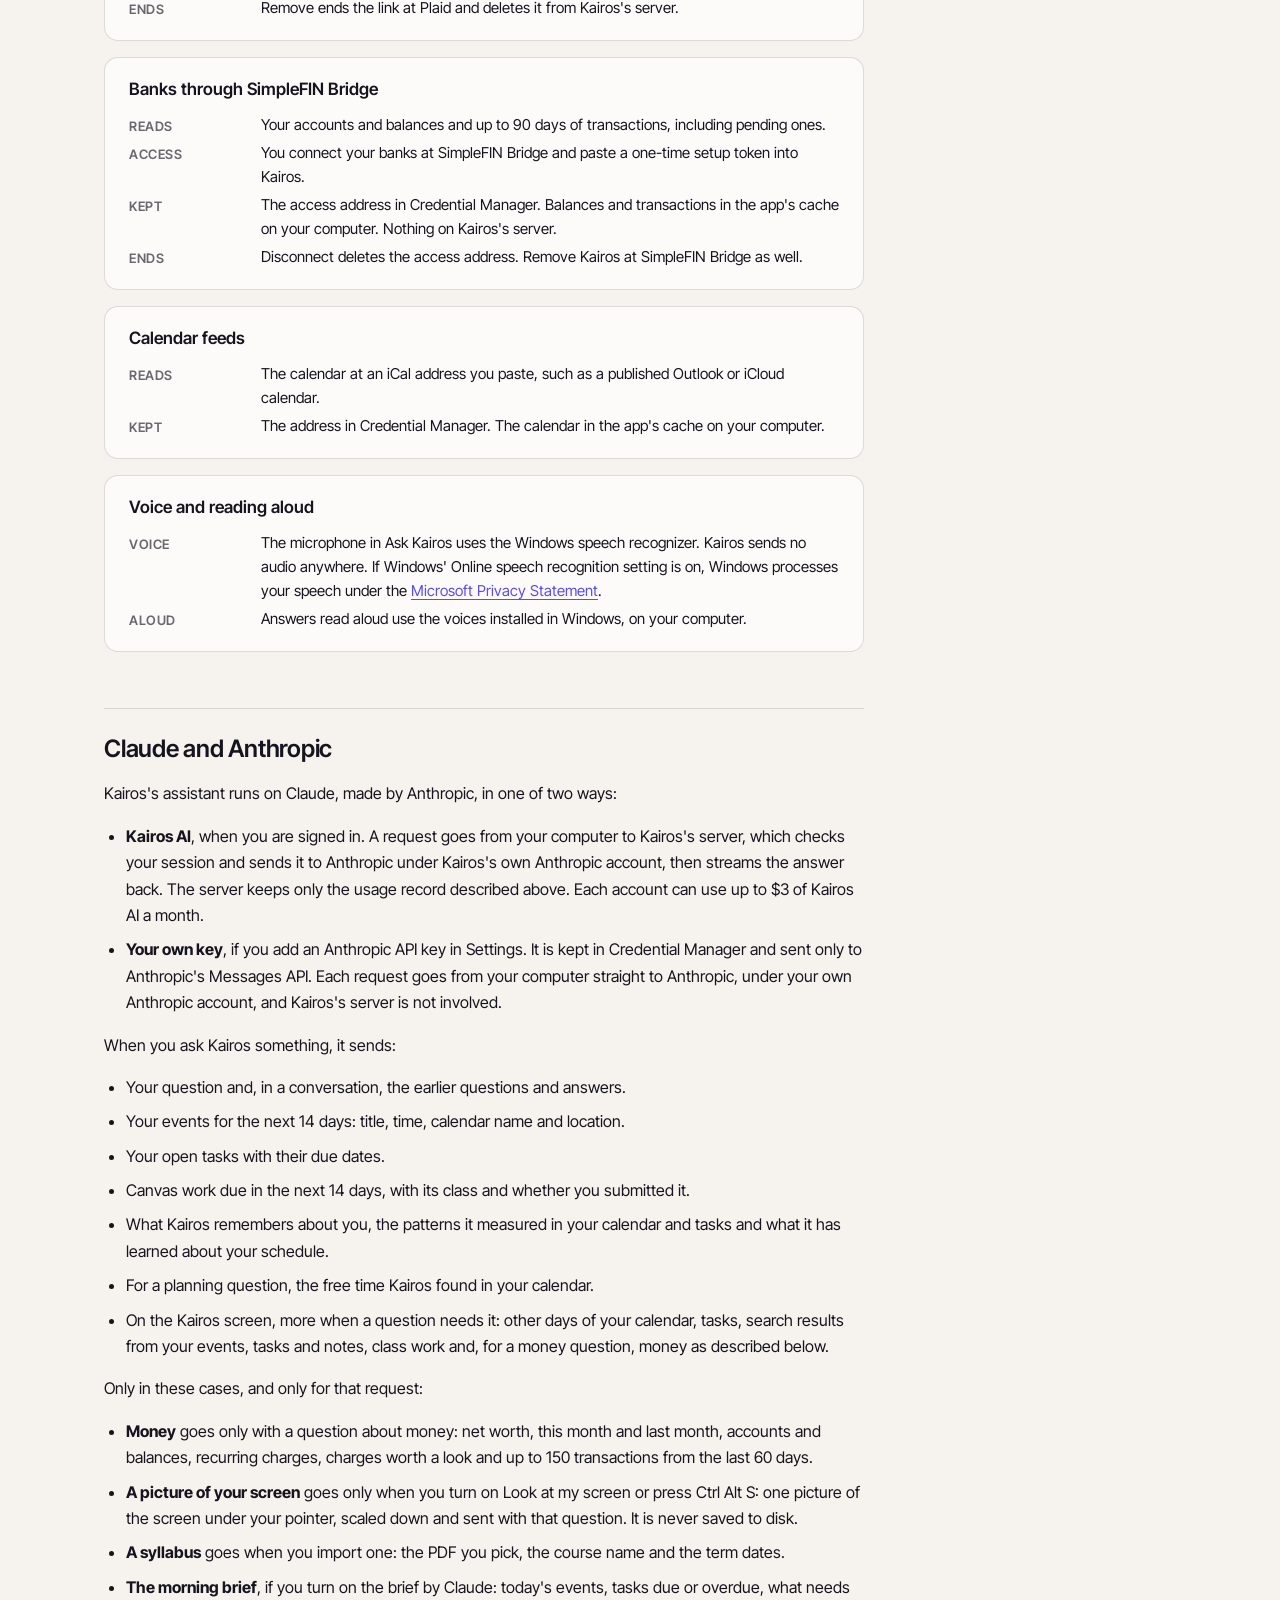
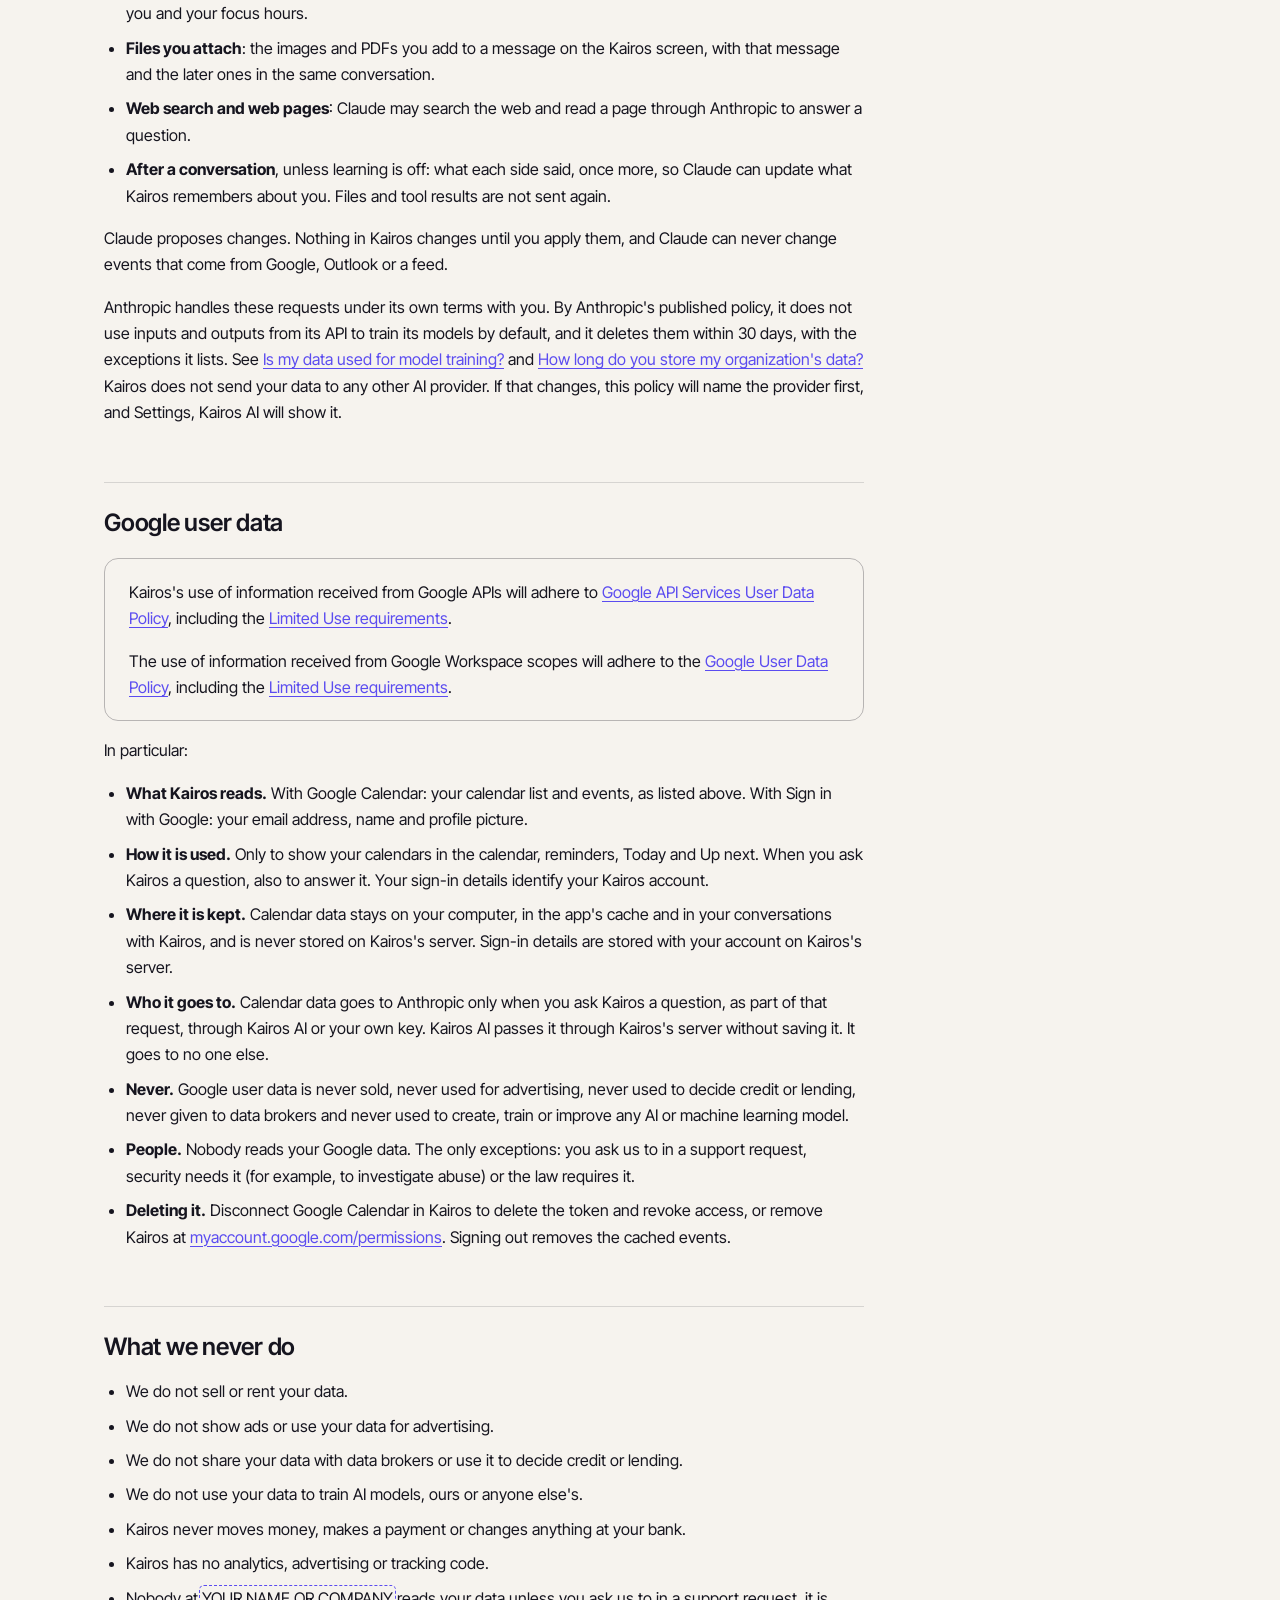
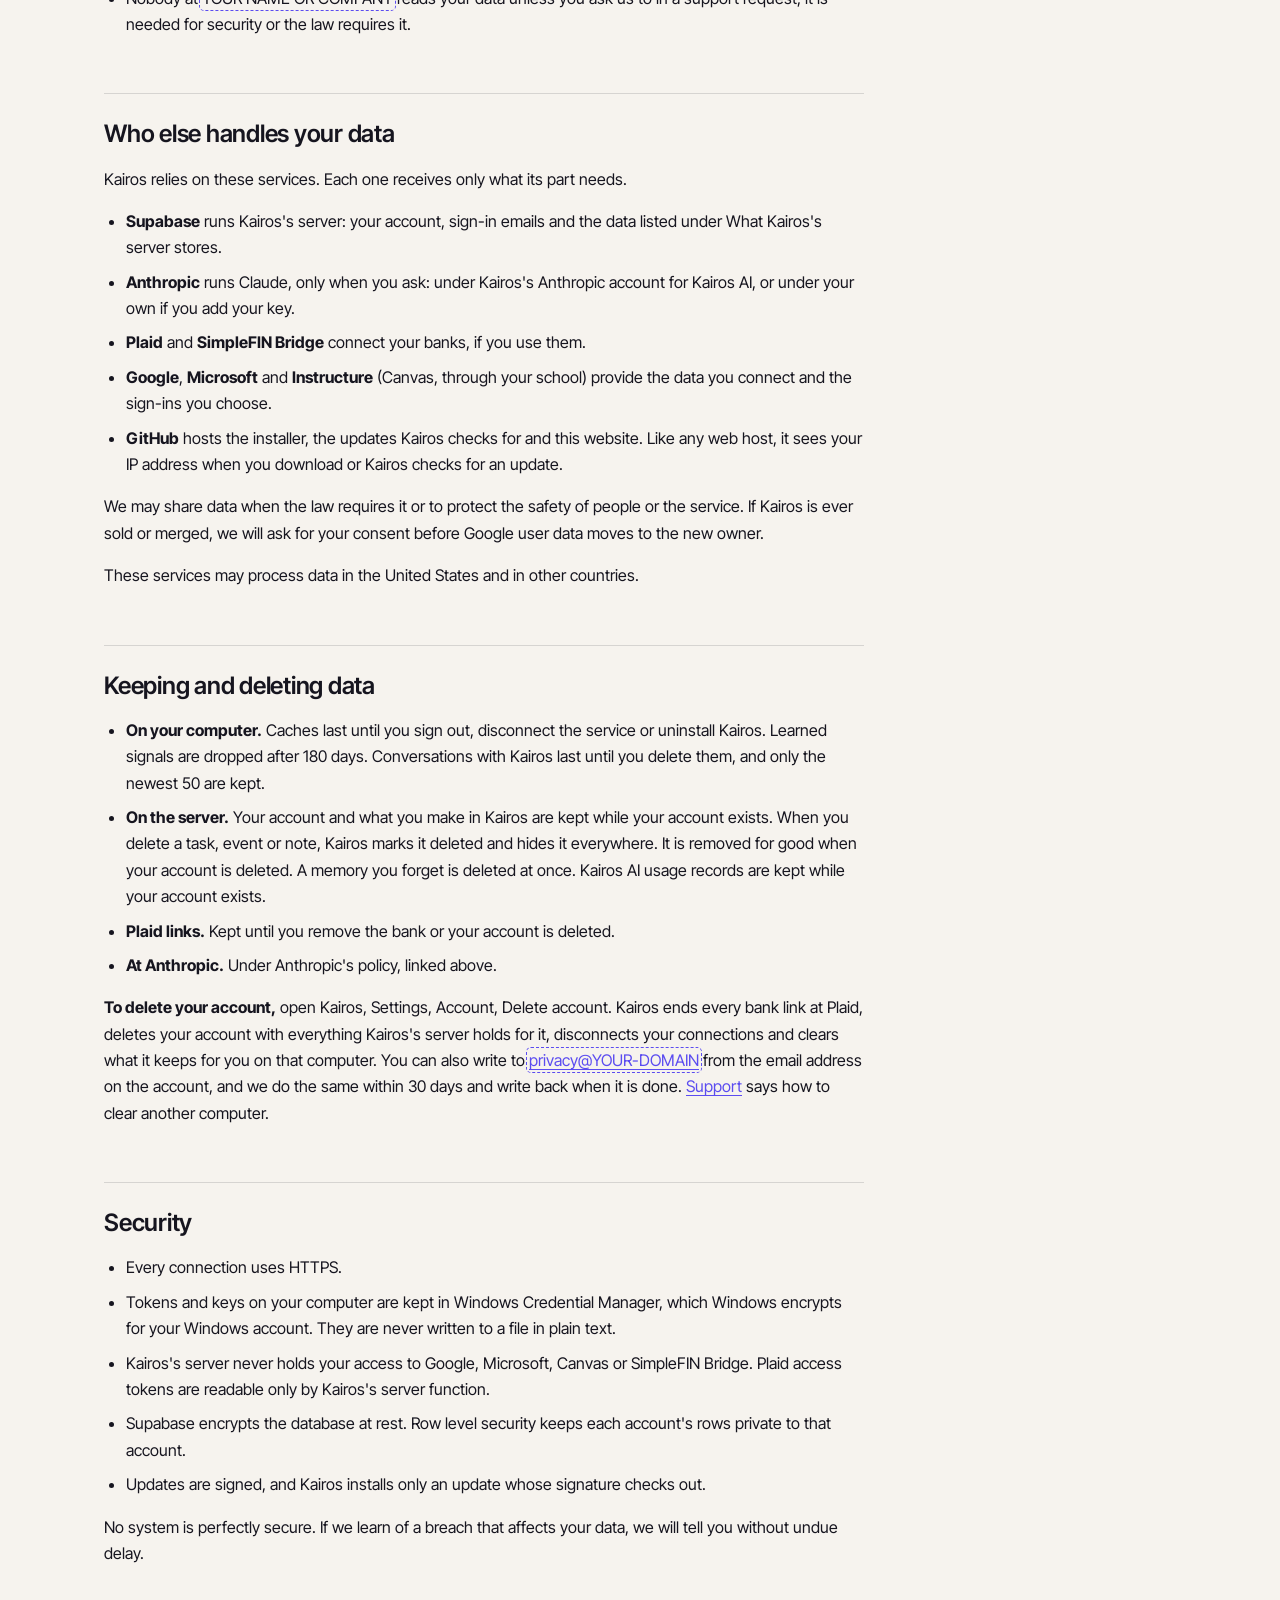
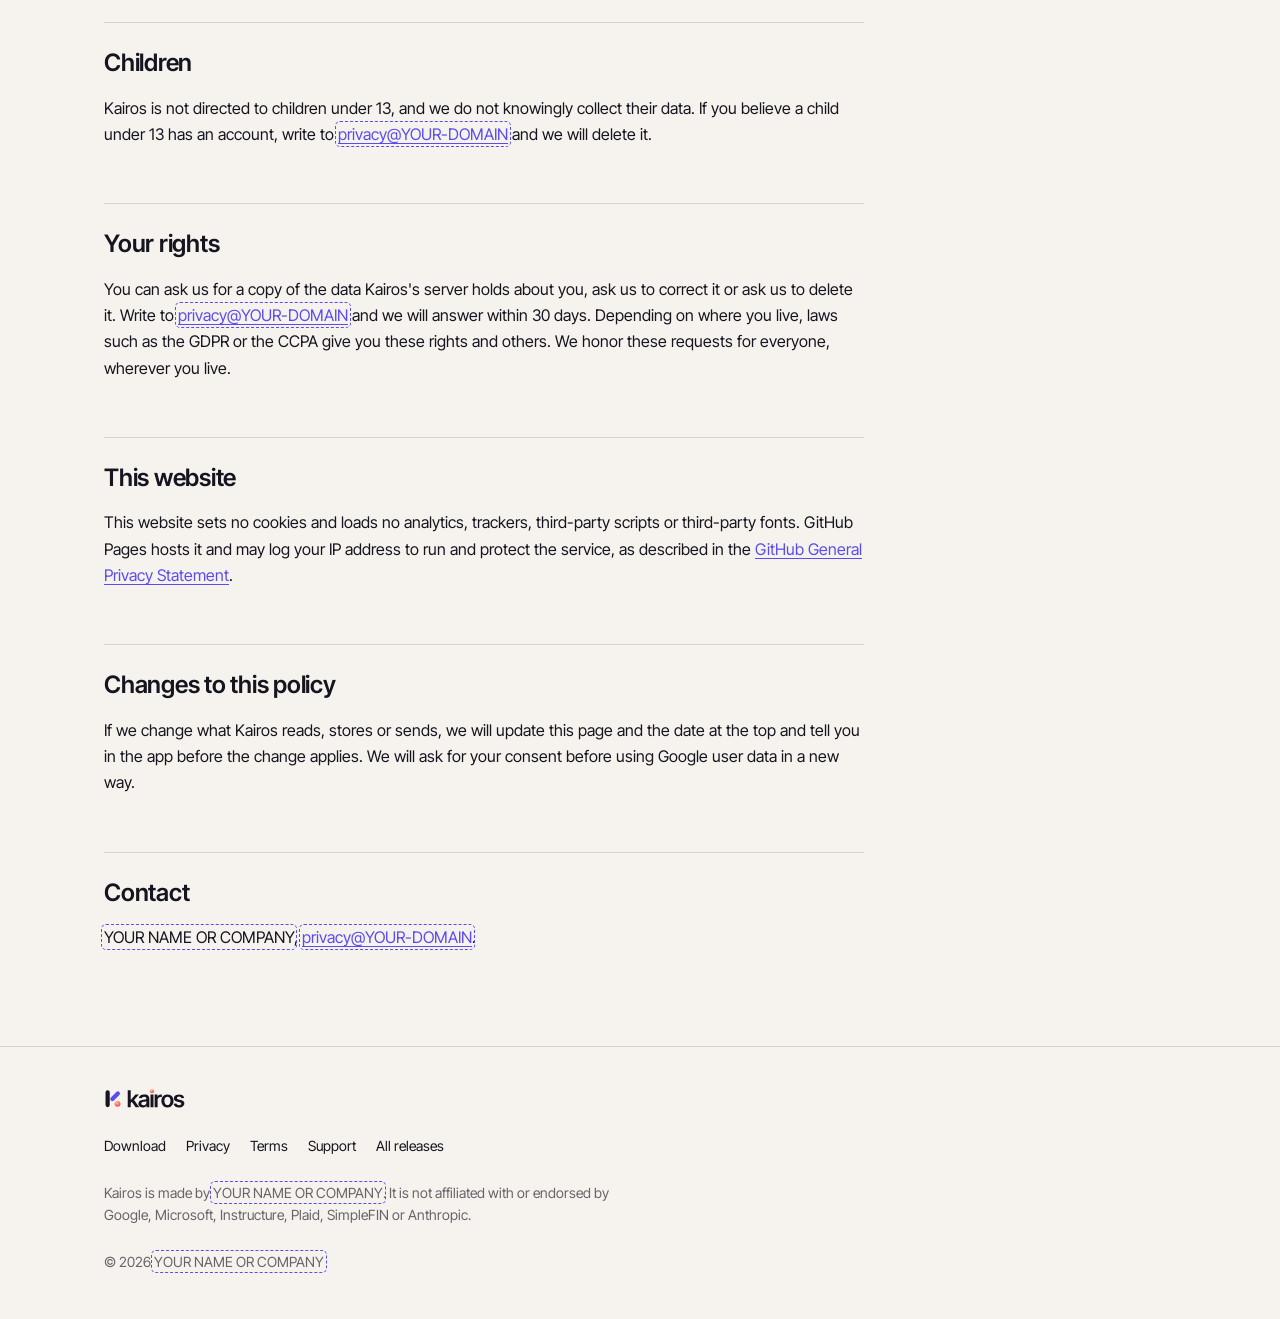
==== commit 0a105581: "Site from KyrillosDawoud/kairos@3502b1f" ====
--- a/privacy.html
+++ b/privacy.html
@@ -51,8 +51,9 @@
         <ul>
           <li>Kairos reads only the services you connect, and reads them only to show them to you.</li>
           <li>Access to Google, Outlook, Canvas and SimpleFIN Bridge stays on your computer, in Windows Credential Manager.</li>
-          <li>Kairos's server keeps your account, the tasks, events and notes you make in Kairos and the links to banks you connect through Plaid.</li>
-          <li>Your data goes to Anthropic only when you ask Claude something, through your own Anthropic API key.</li>
+          <li>Kairos's server keeps your account, the tasks, events and notes you make in Kairos, what Kairos remembers about you and the links to banks you connect through Plaid.</li>
+          <li>Your data goes to Anthropic only when you ask Kairos something: through Kairos AI on Kairos's server, or through your own Anthropic API key if you add one.</li>
+          <li>Your conversations with Kairos stay on your computer.</li>
           <li>We do not sell your data, show ads or use your data to train AI models.</li>
           <li>You can disconnect any service at any time and ask us to delete your account.</li>
         </ul>
@@ -97,9 +98,11 @@
       <ul>
         <li>Your account, as described above.</li>
         <li>What you make in Kairos: your tasks, the events you create in Kairos, your notes, your Kairos calendars and the links between them.</li>
+        <li><strong>What Kairos remembers about you:</strong> short sentences you add in Settings, Memory, and the ones Kairos saves as you talk, such as a goal or a routine, so it knows you on every device. You can edit or forget each one.</li>
         <li>For each bank you connect through Plaid: the item id Plaid gives it, the bank's name, the access token Plaid issues for it and the last error code Plaid reported. Only Kairos's server function can read the access token. The app never receives it.</li>
-      </ul>
-      <p>Each account's rows are protected by row level security, so only your signed-in account can read them. Events from Google Calendar, Outlook and calendar feeds, your Canvas data, your balances and transactions and your Anthropic key are not stored on the server. Balances and transactions from Plaid pass through the server on their way to your computer and are not saved there.</p>
+        <li>For each Kairos AI request, a usage record: which part of Kairos asked, the model, the number of tokens and the cost. Not the request and not the answer.</li>
+      </ul>
+      <p>Each account's rows are protected by row level security, so only your signed-in account can read them. Events from Google Calendar, Outlook and calendar feeds, your Canvas data, your balances and transactions, your conversations with Kairos and your Anthropic key are not stored on the server. Balances and transactions from Plaid, and Kairos AI requests and answers, pass through the server and are not saved there.</p>
       <p>Like any web service, Supabase keeps request logs, including IP addresses, for a short time to run and protect the service.</p>
 
       <h2 id="computer">What stays on your computer</h2>
@@ -118,7 +121,8 @@
       <ul>
         <li><strong>Caches</strong> of your events, tasks, connected calendars, Canvas work and money, so Kairos opens fast and works offline. Money is read again at most every 6 hours unless you choose Refresh.</li>
         <li><strong>What Kairos learns</strong> from how you use it: when you finish tasks, which tasks move to a later day, how long study blocks run, which suggestions you act on and which proposals from Claude you apply. Kairos keeps at most 3,000 of these signals, none older than 180 days. They are never sent to Kairos's server.</li>
-        <li><strong>Memories</strong> you ask Ask Kairos to keep, money category corrections, your net worth history, class times and settings.</li>
+        <li><strong>Your conversations with Kairos</strong>, the newest 50, with the files you attached, so you can reopen one where it ended. You can delete any of them, or all of them, on the Kairos screen.</li>
+        <li>Money category corrections, your net worth history, class times and settings.</li>
       </ul>
       <p>Signing out removes the cached copy of your Kairos data from the computer. Connections stay until you disconnect them. Settings, What Kairos has learned lets you remove any learned item, forget everything or turn learning off.</p>
       <p>Reminders and the morning brief are made on your computer from these caches. They use Windows notifications, not a push service.</p>
@@ -229,15 +233,20 @@
       </section>
 
       <h2 id="claude">Claude and Anthropic</h2>
-      <p>Claude in Kairos is off until you add your own Anthropic API key in Settings. The key is kept in Credential Manager and sent only to Anthropic's Messages API. Each request goes from your computer straight to Anthropic, under your own Anthropic account. Kairos's server is not involved and never sees it.</p>
-      <p>When you ask Claude a question, Kairos sends:</p>
+      <p>Kairos's assistant runs on Claude, made by Anthropic, in one of two ways:</p>
+      <ul>
+        <li><strong>Kairos AI</strong>, when you are signed in. A request goes from your computer to Kairos's server, which checks your session and sends it to Anthropic under Kairos's own Anthropic account, then streams the answer back. The server keeps only the usage record described above. Each account can use up to $3 of Kairos AI a month.</li>
+        <li><strong>Your own key</strong>, if you add an Anthropic API key in Settings. It is kept in Credential Manager and sent only to Anthropic's Messages API. Each request goes from your computer straight to Anthropic, under your own Anthropic account, and Kairos's server is not involved.</li>
+      </ul>
+      <p>When you ask Kairos something, it sends:</p>
       <ul>
         <li>Your question and, in a conversation, the earlier questions and answers.</li>
         <li>Your events for the next 14 days: title, time, calendar name and location.</li>
         <li>Your open tasks with their due dates.</li>
         <li>Canvas work due in the next 14 days, with its class and whether you submitted it.</li>
-        <li>What Kairos has learned about your schedule and the memories you kept.</li>
+        <li>What Kairos remembers about you, the patterns it measured in your calendar and tasks and what it has learned about your schedule.</li>
         <li>For a planning question, the free time Kairos found in your calendar.</li>
+        <li>On the Kairos screen, more when a question needs it: other days of your calendar, tasks, search results from your events, tasks and notes, class work and, for a money question, money as described below.</li>
       </ul>
       <p>Only in these cases, and only for that request:</p>
       <ul>
@@ -245,10 +254,12 @@
         <li><strong>A picture of your screen</strong> goes only when you turn on Look at my screen or press Ctrl Alt S: one picture of the screen under your pointer, scaled down and sent with that question. It is never saved to disk.</li>
         <li><strong>A syllabus</strong> goes when you import one: the PDF you pick, the course name and the term dates.</li>
         <li><strong>The morning brief</strong>, if you turn on the brief by Claude: today's events, tasks due or overdue, what needs you and your focus hours.</li>
-        <li><strong>Web search</strong>, if you turn it on: Claude may search the web through Anthropic to answer a question.</li>
+        <li><strong>Files you attach</strong>: the images and PDFs you add to a message on the Kairos screen, with that message and the later ones in the same conversation.</li>
+        <li><strong>Web search and web pages</strong>: Claude may search the web and read a page through Anthropic to answer a question.</li>
+        <li><strong>After a conversation</strong>, unless learning is off: what each side said, once more, so Claude can update what Kairos remembers about you. Files and tool results are not sent again.</li>
       </ul>
       <p>Claude proposes changes. Nothing in Kairos changes until you apply them, and Claude can never change events that come from Google, Outlook or a feed.</p>
-      <p>Anthropic handles these requests under its own terms with you. By Anthropic's published policy, it does not use inputs and outputs from its API to train its models by default, and it deletes them within 30 days, with the exceptions it lists. See <a href="https://privacy.claude.com/en/articles/7996868-is-my-data-used-for-model-training">Is my data used for model training?</a> and <a href="https://privacy.claude.com/en/articles/7996866-how-long-do-you-store-my-organization-s-data">How long do you store my organization's data?</a> Kairos does not send your data to any other AI provider.</p>
+      <p>Anthropic handles these requests under its own terms with you. By Anthropic's published policy, it does not use inputs and outputs from its API to train its models by default, and it deletes them within 30 days, with the exceptions it lists. See <a href="https://privacy.claude.com/en/articles/7996868-is-my-data-used-for-model-training">Is my data used for model training?</a> and <a href="https://privacy.claude.com/en/articles/7996866-how-long-do-you-store-my-organization-s-data">How long do you store my organization's data?</a> Kairos does not send your data to any other AI provider. If that changes, this policy will name the provider first, and Settings, Kairos AI will show it.</p>
 
       <h2 id="google">Google user data</h2>
       <div class="statement">
@@ -258,9 +269,9 @@
       <p>In particular:</p>
       <ul>
         <li><strong>What Kairos reads.</strong> With Google Calendar: your calendar list and events, as listed above. With Sign in with Google: your email address, name and profile picture.</li>
-        <li><strong>How it is used.</strong> Only to show your calendars in the calendar, reminders, Today and Up next. When you ask Claude a question in Ask Kairos, also to answer it. Your sign-in details identify your Kairos account.</li>
-        <li><strong>Where it is kept.</strong> Calendar data stays on your computer, in the app's cache, and is never stored on Kairos's server. Sign-in details are stored with your account on Kairos's server.</li>
-        <li><strong>Who it goes to.</strong> Calendar data goes to Anthropic only when you ask Claude a question, as part of that request, through your own key. It goes to no one else.</li>
+        <li><strong>How it is used.</strong> Only to show your calendars in the calendar, reminders, Today and Up next. When you ask Kairos a question, also to answer it. Your sign-in details identify your Kairos account.</li>
+        <li><strong>Where it is kept.</strong> Calendar data stays on your computer, in the app's cache and in your conversations with Kairos, and is never stored on Kairos's server. Sign-in details are stored with your account on Kairos's server.</li>
+        <li><strong>Who it goes to.</strong> Calendar data goes to Anthropic only when you ask Kairos a question, as part of that request, through Kairos AI or your own key. Kairos AI passes it through Kairos's server without saving it. It goes to no one else.</li>
         <li><strong>Never.</strong> Google user data is never sold, never used for advertising, never used to decide credit or lending, never given to data brokers and never used to create, train or improve any AI or machine learning model.</li>
         <li><strong>People.</strong> Nobody reads your Google data. The only exceptions: you ask us to in a support request, security needs it (for example, to investigate abuse) or the law requires it.</li>
         <li><strong>Deleting it.</strong> Disconnect Google Calendar in Kairos to delete the token and revoke access, or remove Kairos at <a href="https://myaccount.google.com/permissions">myaccount.google.com/permissions</a>. Signing out removes the cached events.</li>
@@ -281,7 +292,7 @@
       <p>Kairos relies on these services. Each one receives only what its part needs.</p>
       <ul>
         <li><strong>Supabase</strong> runs Kairos's server: your account, sign-in emails and the data listed under What Kairos's server stores.</li>
-        <li><strong>Anthropic</strong> runs Claude, only when you ask and under your own Anthropic account.</li>
+        <li><strong>Anthropic</strong> runs Claude, only when you ask: under Kairos's Anthropic account for Kairos AI, or under your own if you add your key.</li>
         <li><strong>Plaid</strong> and <strong>SimpleFIN Bridge</strong> connect your banks, if you use them.</li>
         <li><strong>Google</strong>, <strong>Microsoft</strong> and <strong>Instructure</strong> (Canvas, through your school) provide the data you connect and the sign-ins you choose.</li>
         <li><strong>GitHub</strong> hosts the installer, the updates Kairos checks for and this website. Like any web host, it sees your IP address when you download or Kairos checks for an update.</li>
@@ -291,12 +302,12 @@
 
       <h2 id="retention">Keeping and deleting data</h2>
       <ul>
-        <li><strong>On your computer.</strong> Caches last until you sign out, disconnect the service or uninstall Kairos. Learned signals are dropped after 180 days.</li>
-        <li><strong>On the server.</strong> Your account and what you make in Kairos are kept while your account exists. When you delete a task, event or note, Kairos marks it deleted and hides it everywhere. It is removed for good when your account is deleted.</li>
+        <li><strong>On your computer.</strong> Caches last until you sign out, disconnect the service or uninstall Kairos. Learned signals are dropped after 180 days. Conversations with Kairos last until you delete them, and only the newest 50 are kept.</li>
+        <li><strong>On the server.</strong> Your account and what you make in Kairos are kept while your account exists. When you delete a task, event or note, Kairos marks it deleted and hides it everywhere. It is removed for good when your account is deleted. A memory you forget is deleted at once. Kairos AI usage records are kept while your account exists.</li>
         <li><strong>Plaid links.</strong> Kept until you remove the bank or your account is deleted.</li>
         <li><strong>At Anthropic.</strong> Under Anthropic's policy, linked above.</li>
       </ul>
-      <p><strong>To delete your account,</strong> write to <a class="owner-fill" href="mailto:privacy@YOUR-DOMAIN">privacy@YOUR-DOMAIN</a> from the email address on the account. Within 30 days we end every bank link at Plaid and delete your account with everything Kairos's server holds for it. We write back when it is done. <a href="support.html#delete">Support</a> says how to clear your computer too.</p>
+      <p><strong>To delete your account,</strong> open Kairos, Settings, Account, Delete account. Kairos ends every bank link at Plaid, deletes your account with everything Kairos's server holds for it, disconnects your connections and clears what it keeps for you on that computer. You can also write to <a class="owner-fill" href="mailto:privacy@YOUR-DOMAIN">privacy@YOUR-DOMAIN</a> from the email address on the account, and we do the same within 30 days and write back when it is done. <a href="support.html#delete">Support</a> says how to clear another computer.</p>
 
       <h2 id="security">Security</h2>
       <ul>
--- a/assets/brand/kairos.css
+++ b/assets/brand/kairos.css
@@ -13,6 +13,10 @@
   --kairos-career: #C2456F;
   --kairos-money: #2E9B76;
   --kairos-stone: #7C7889;
+  /* Calendar palette: three more hues so every calendar a person keeps reads as its own. */
+  --kairos-teal: #1F95A8;
+  --kairos-orange: #D9773A;
+  --kairos-plum: #9354C4;
   --kairos-orb: radial-gradient(circle at 38% 32%, #FFC9A0, #FF7A62 50%, #E5407F);
   --kairos-font-display: 'Instrument Serif', Georgia, serif;
   --kairos-font-text: 'Inter Tight', system-ui, sans-serif;
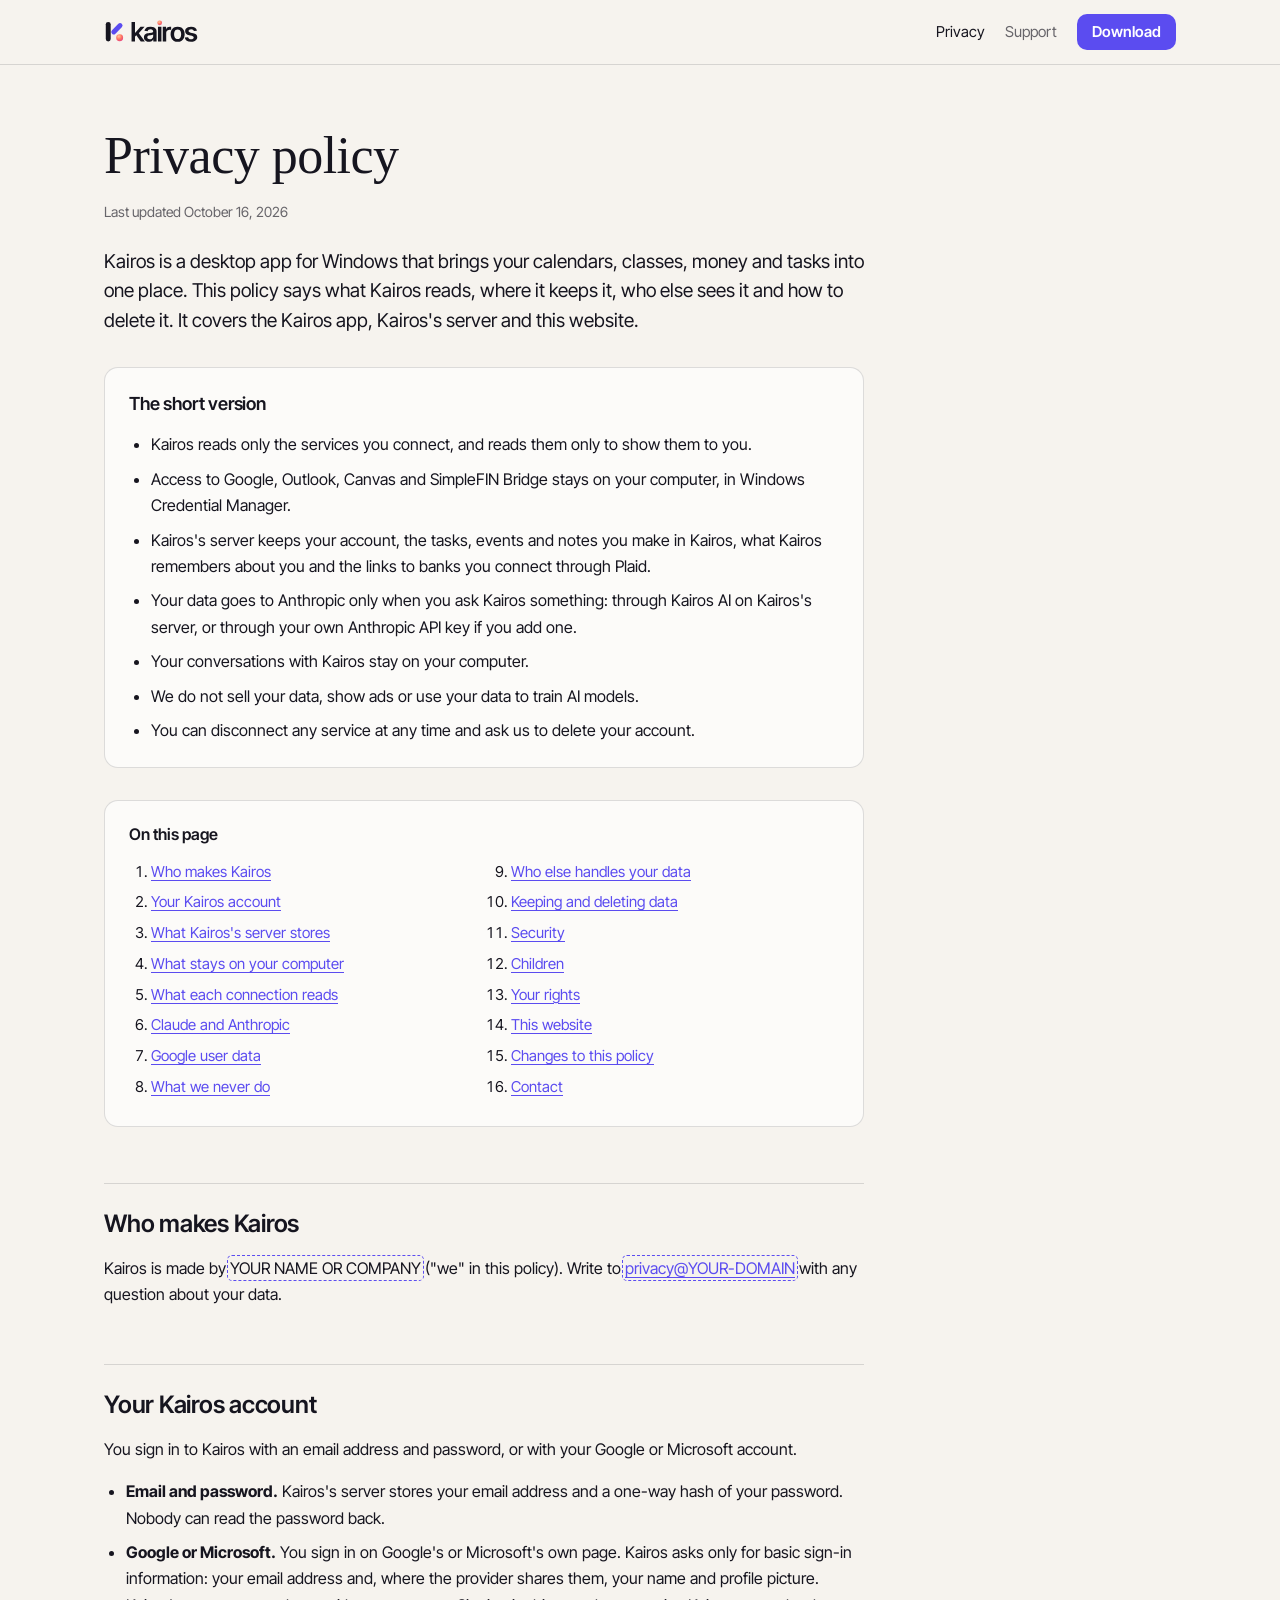
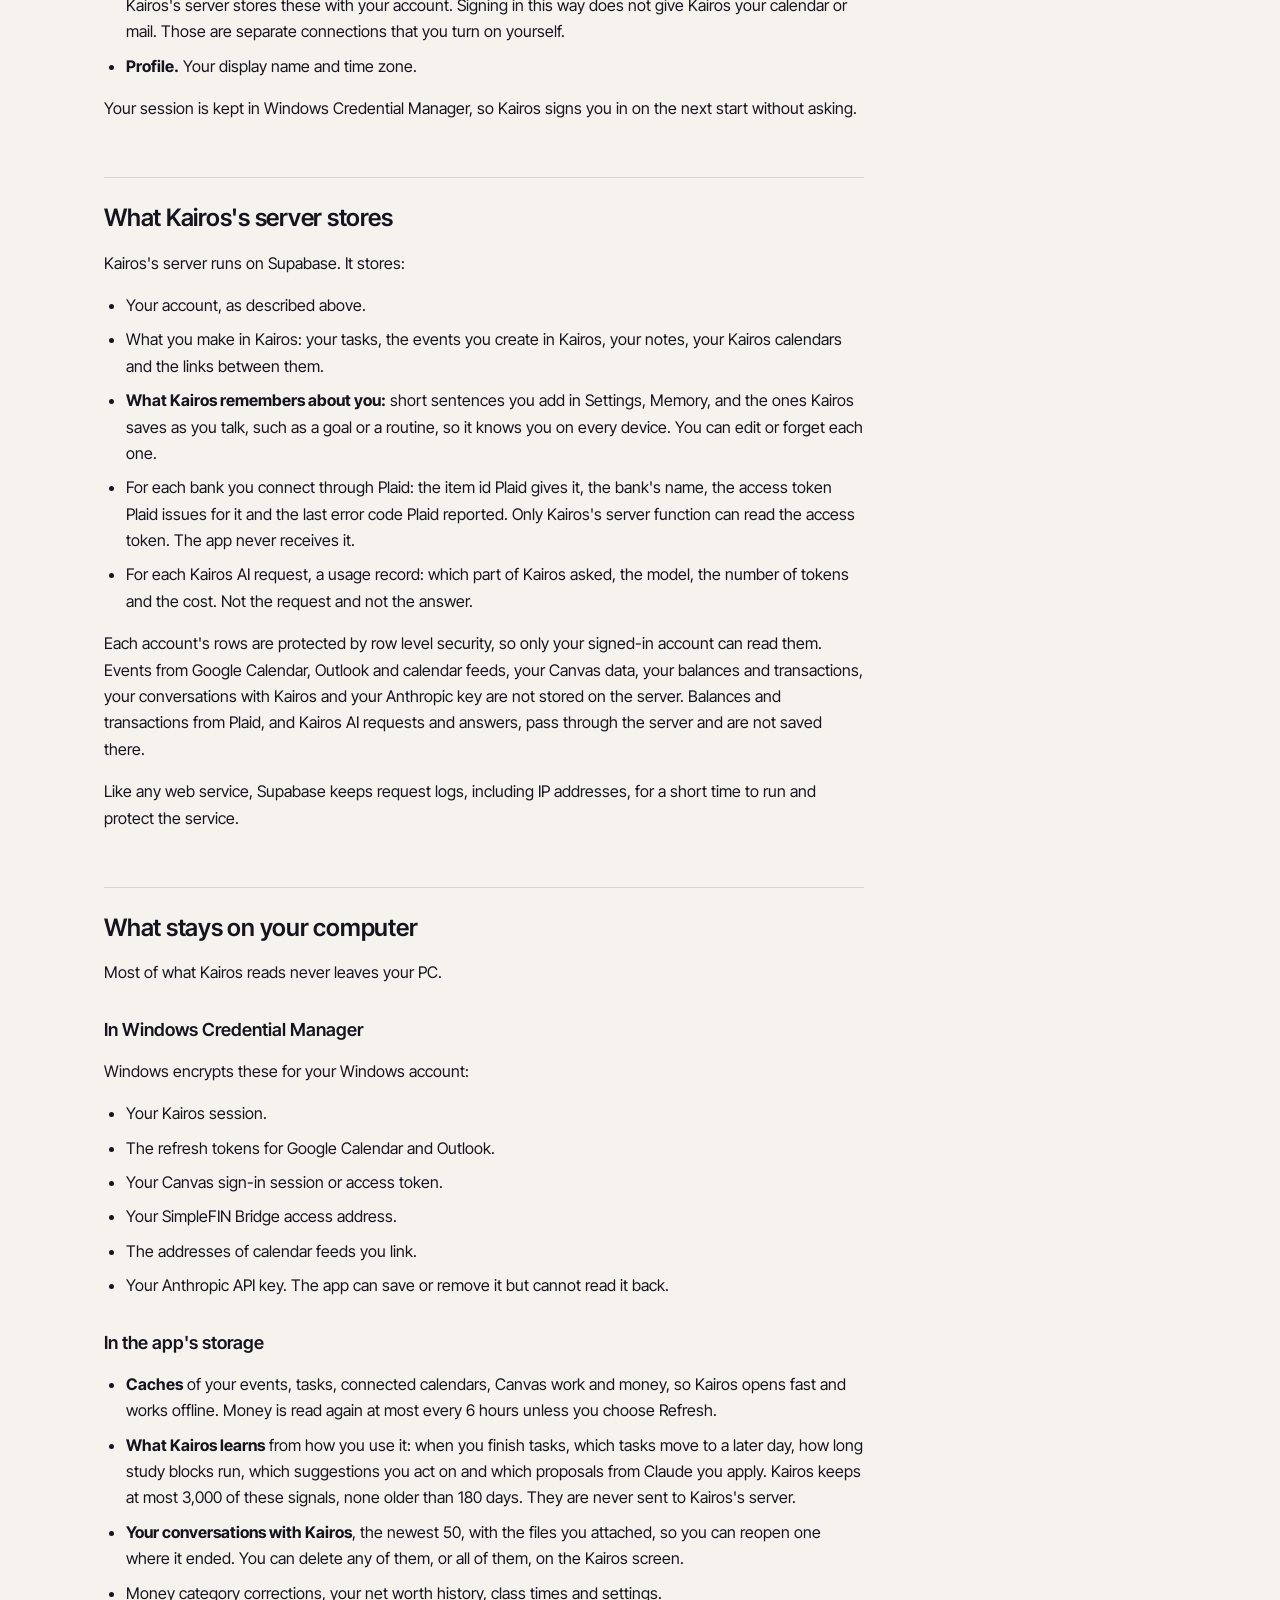
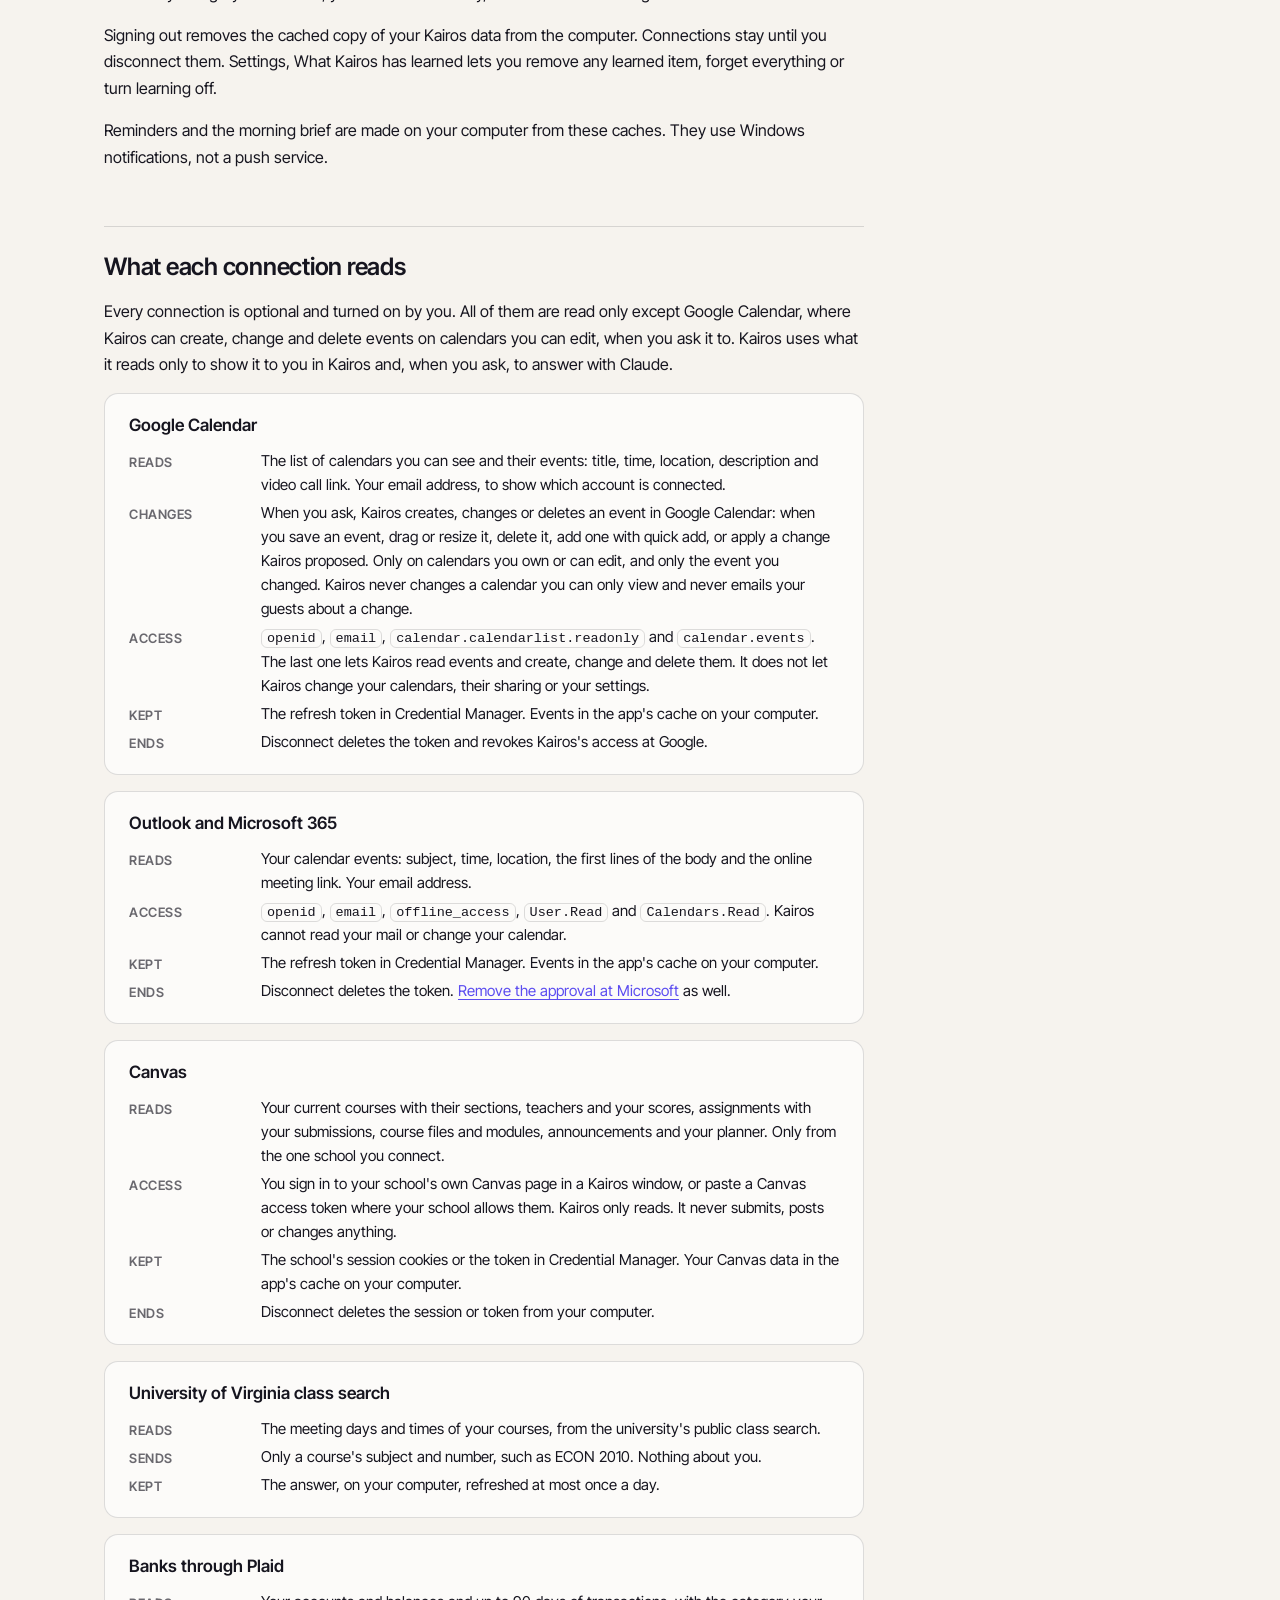
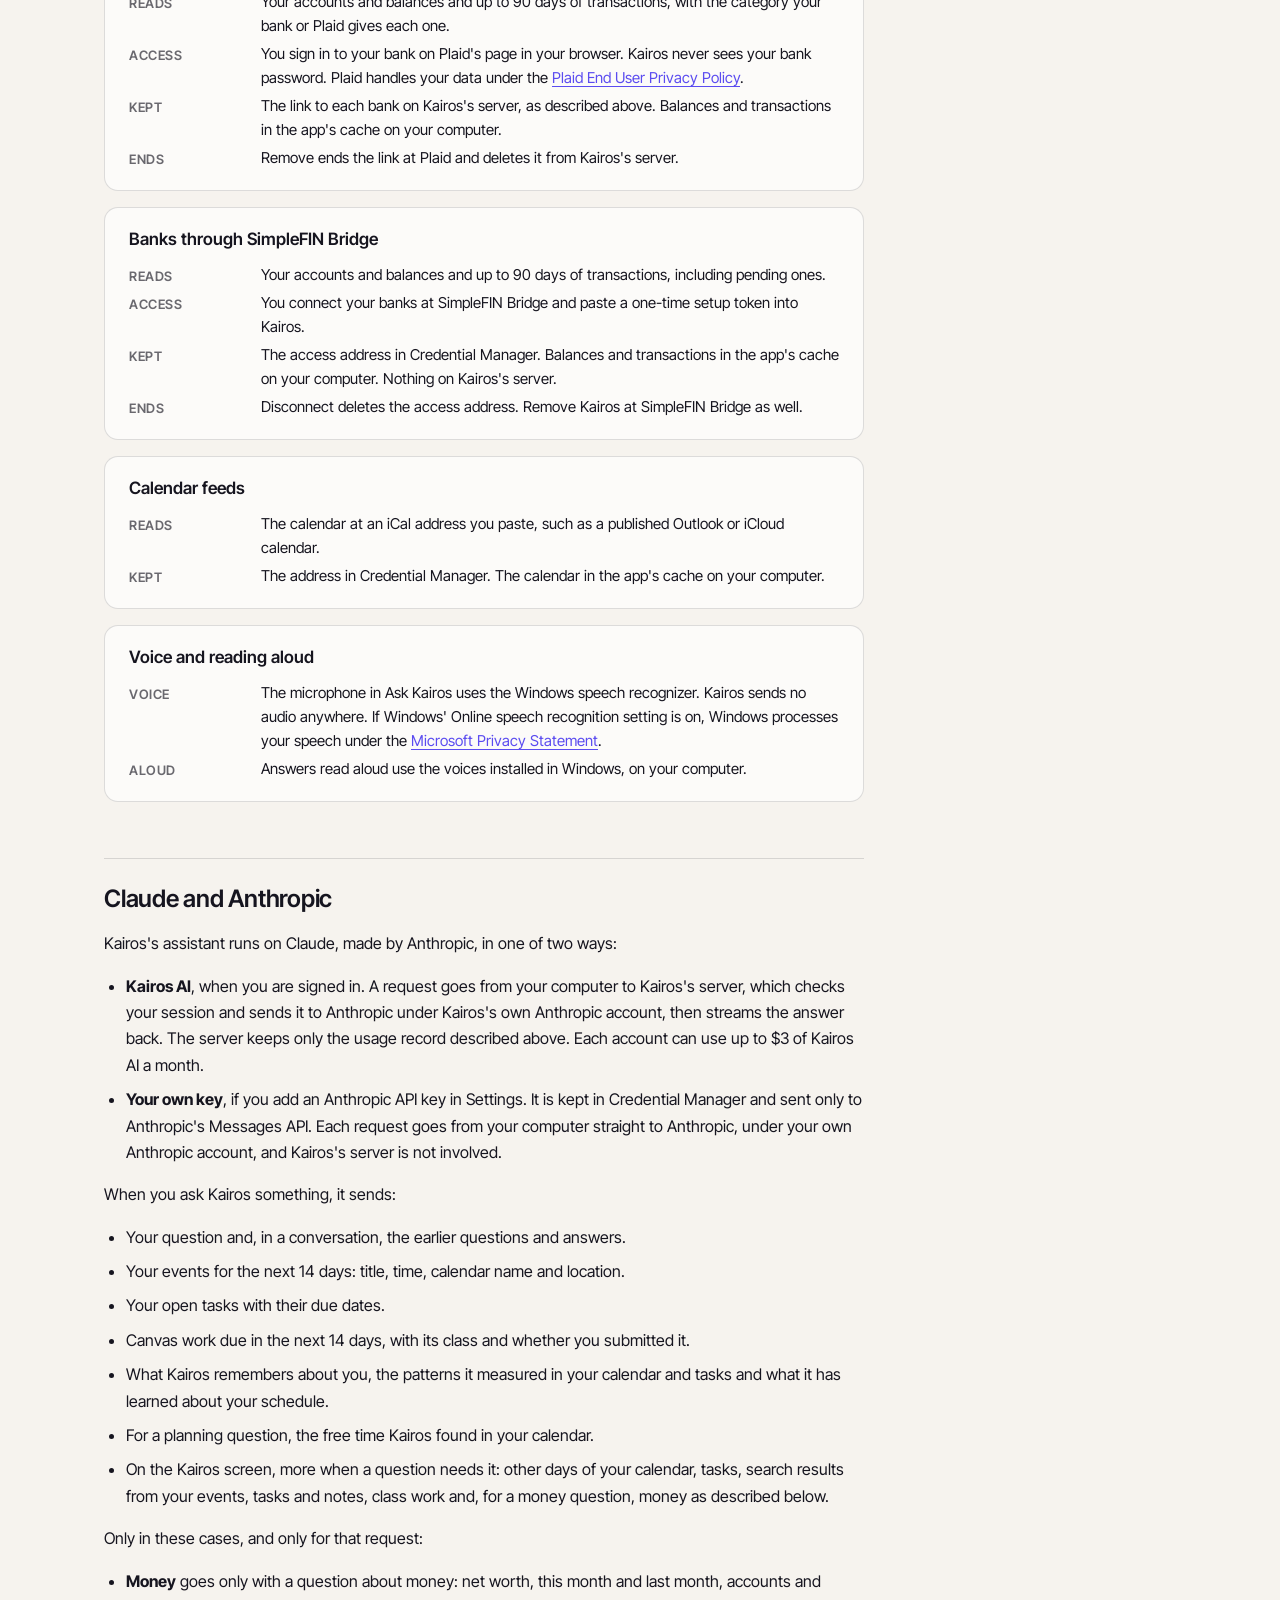
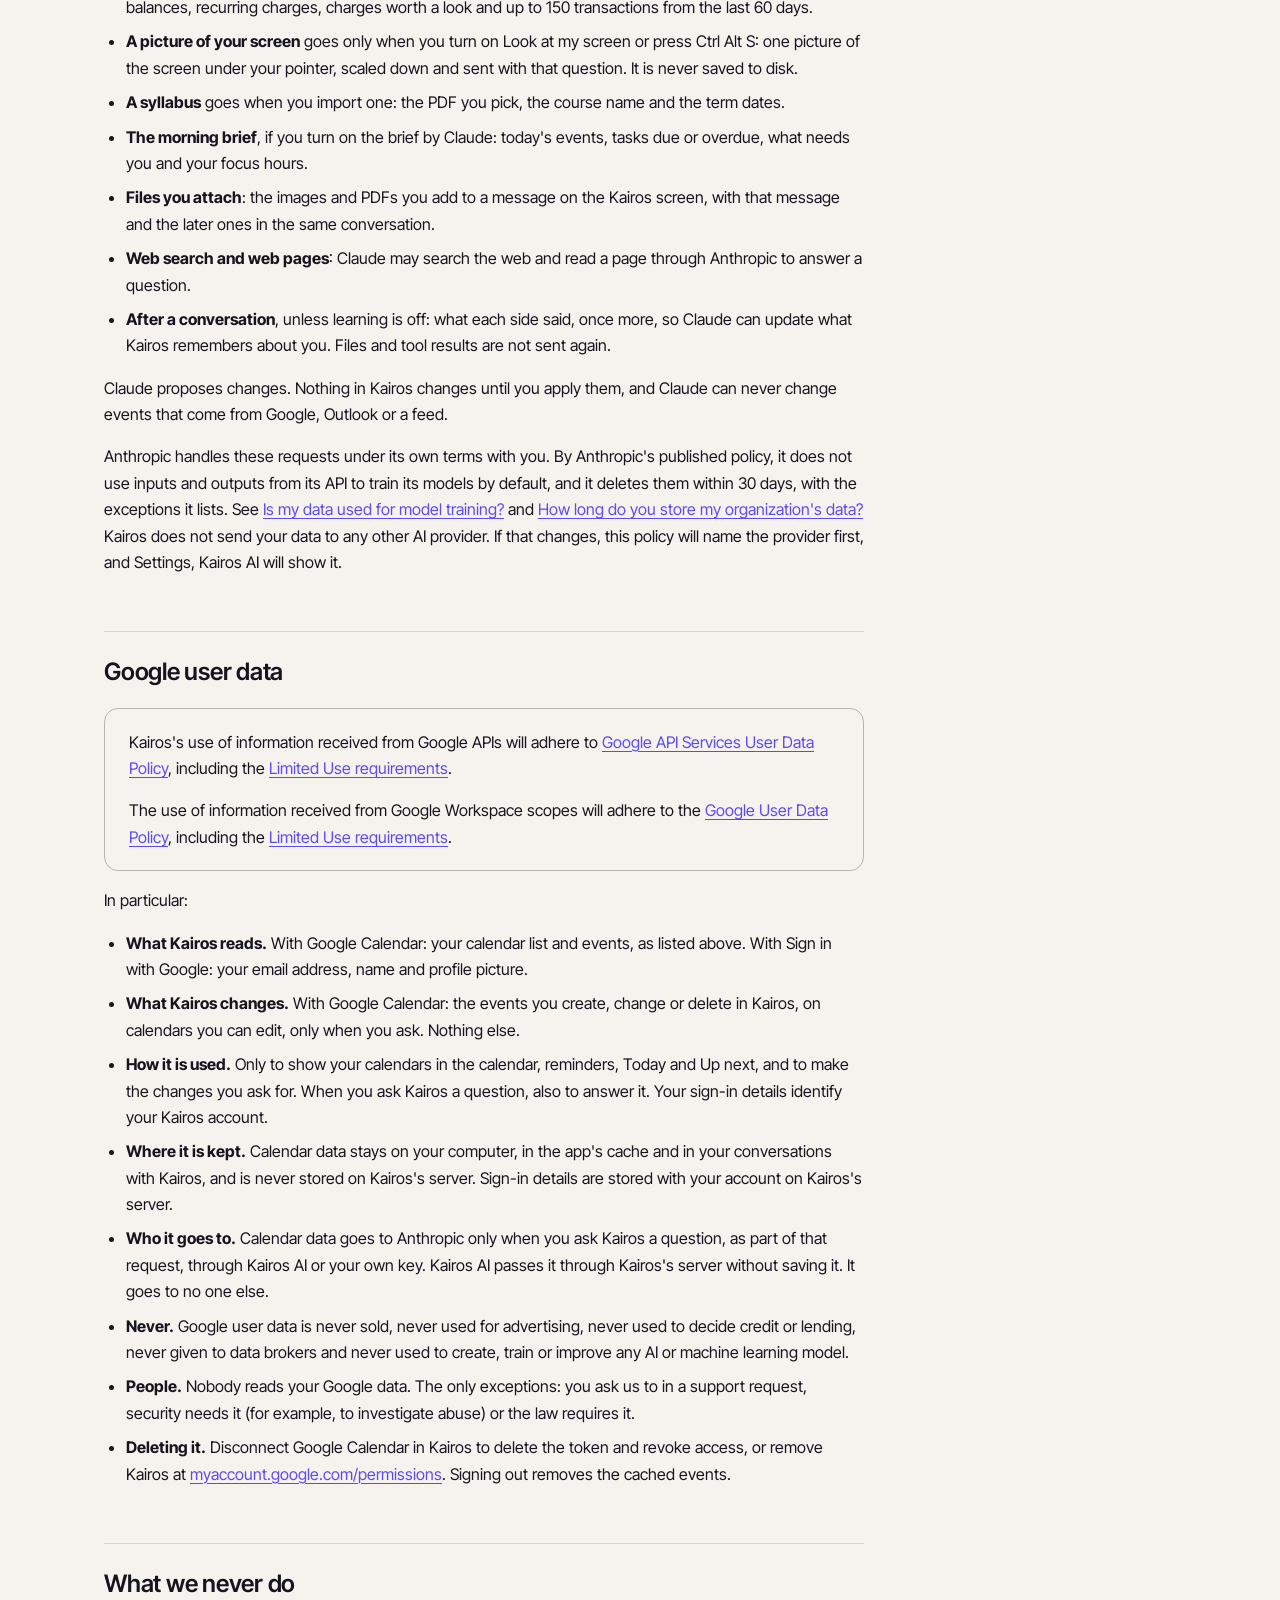
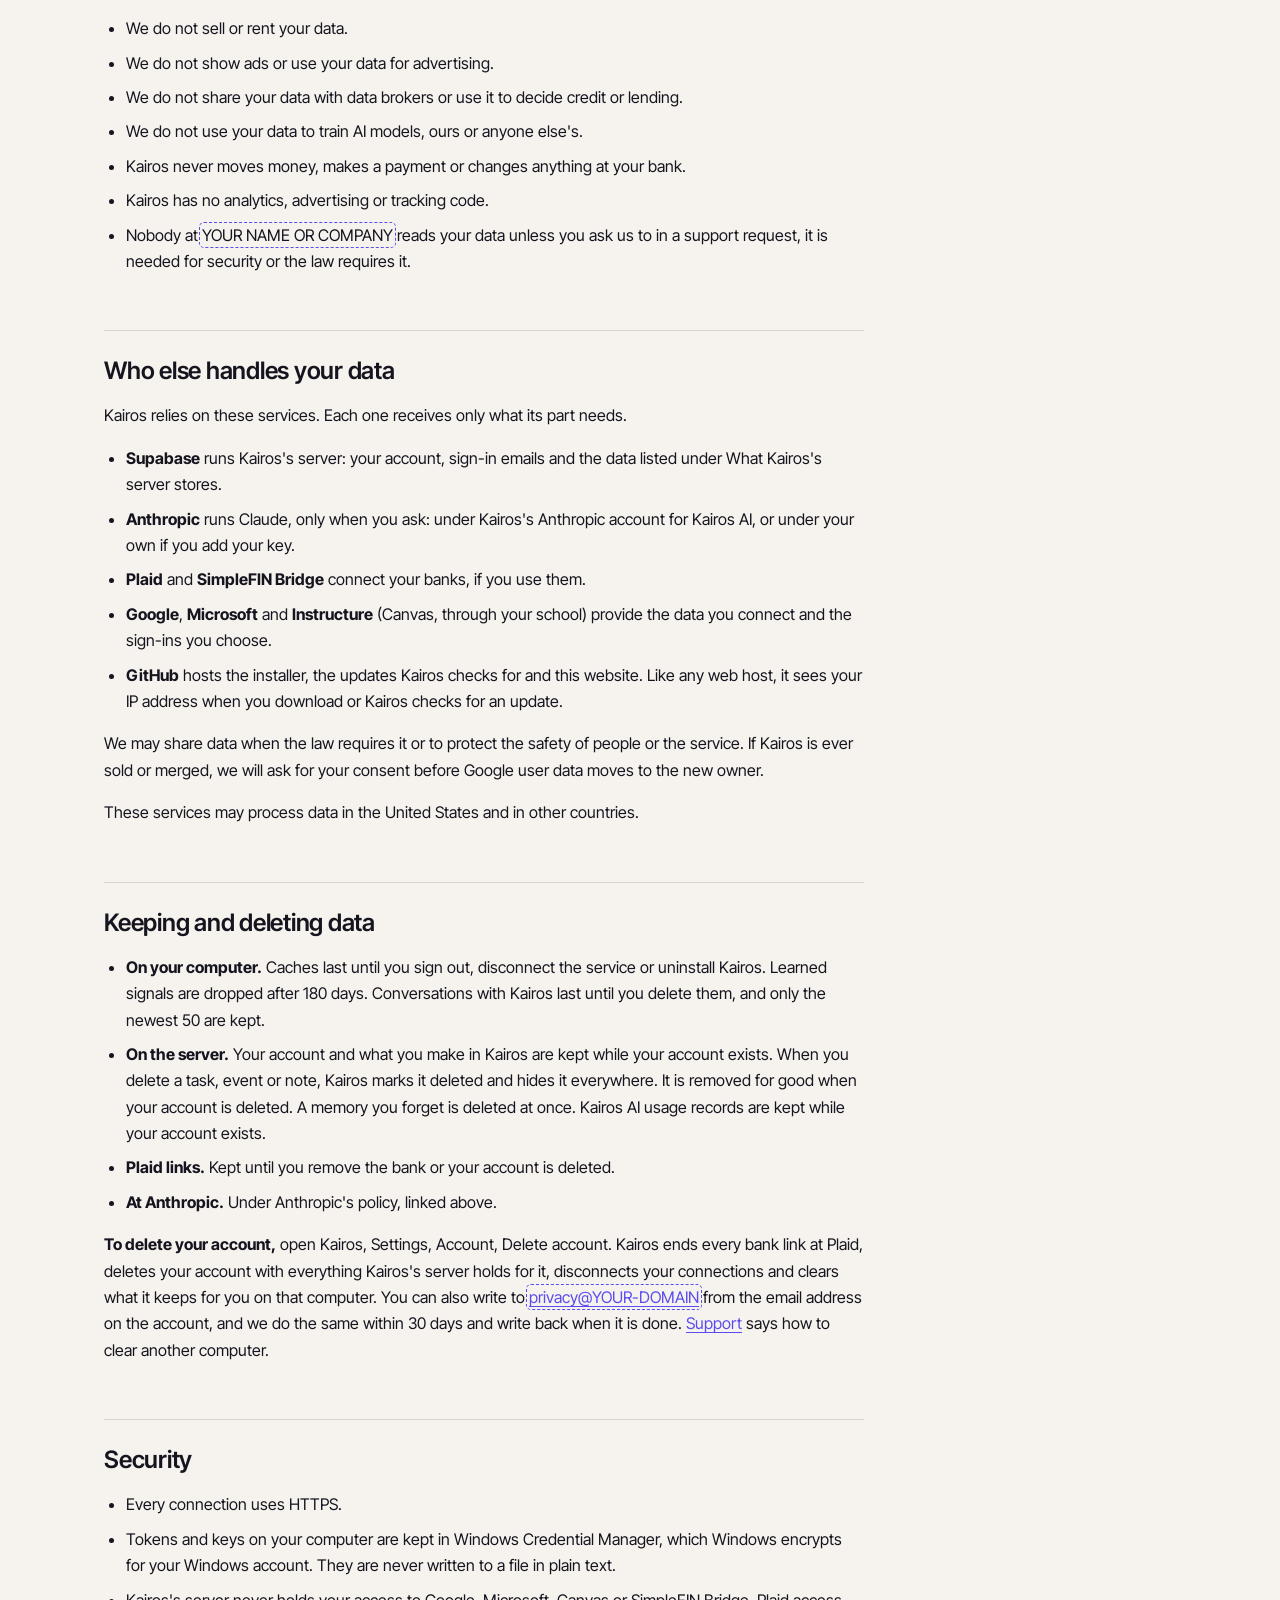
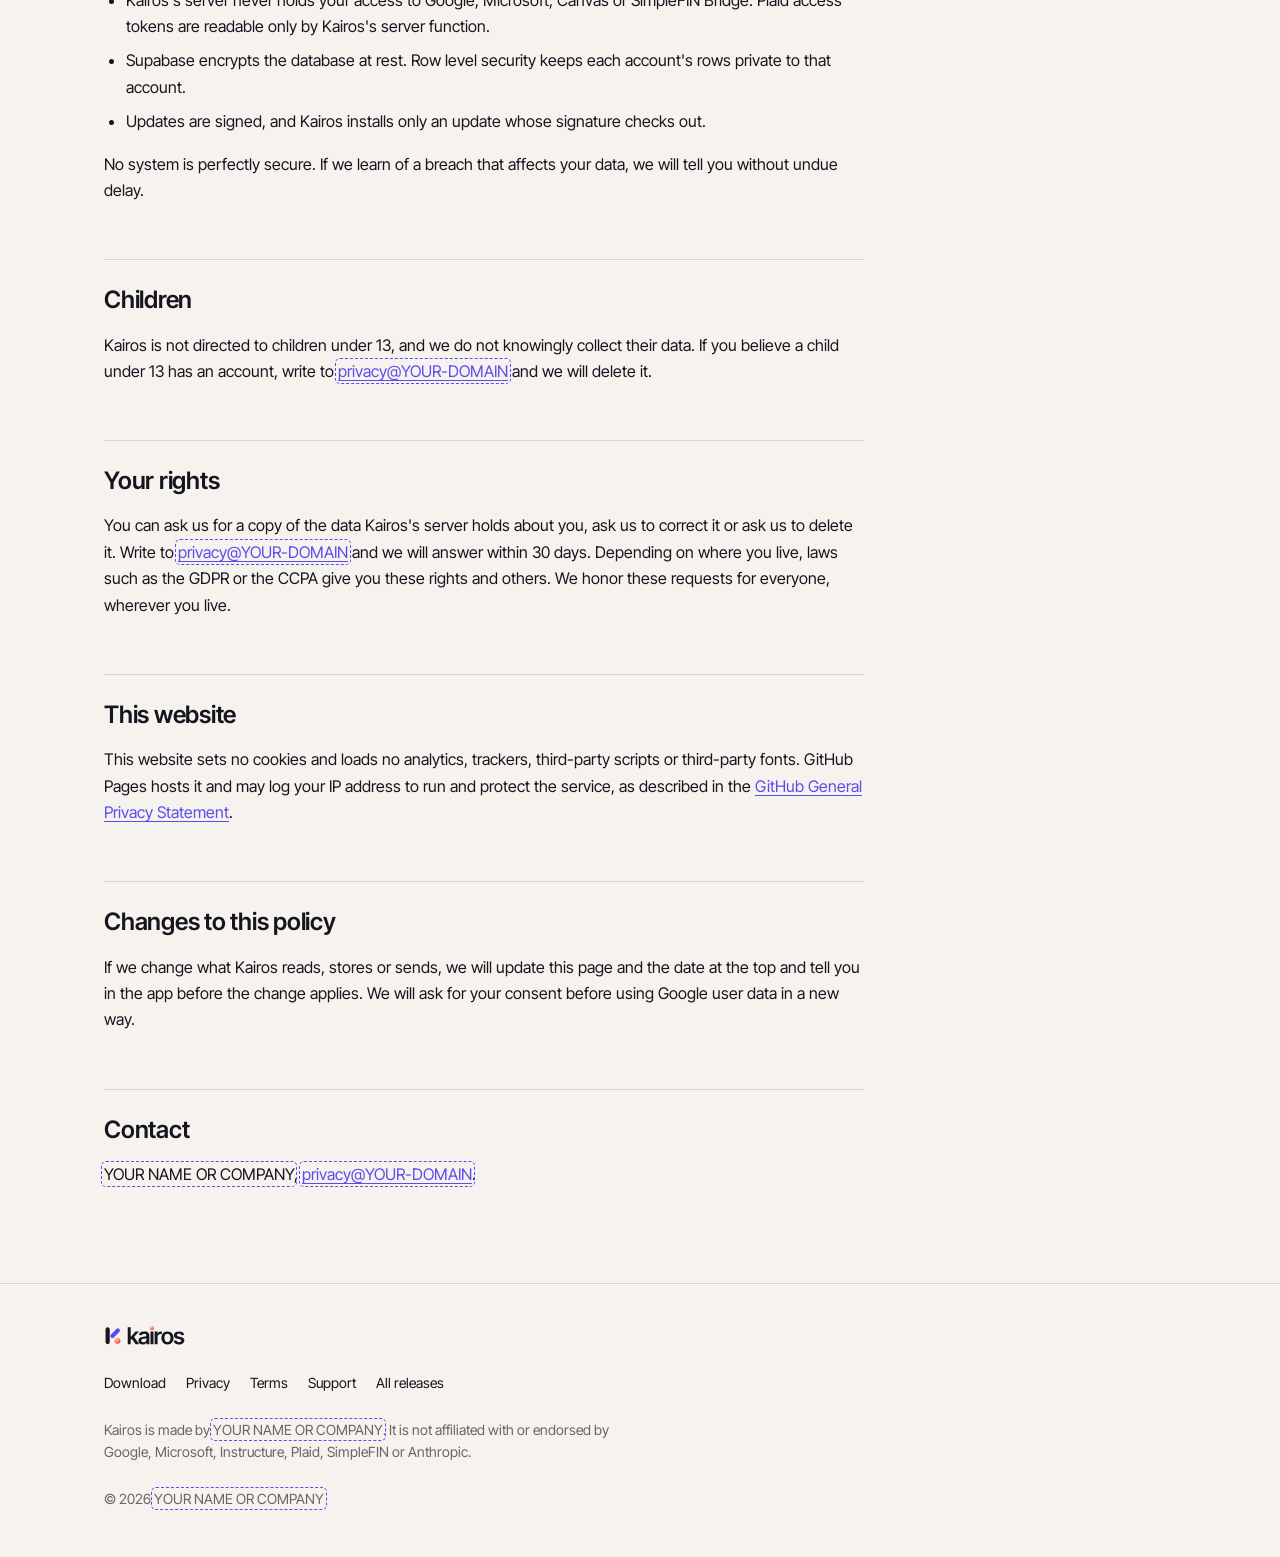
==== commit 2bdd3b1d: "Site from KyrillosDawoud/kairos@ba8df3a" ====
--- a/privacy.html
+++ b/privacy.html
@@ -43,7 +43,7 @@
   <main id="main" class="wrap">
     <article class="doc">
       <h1>Privacy policy</h1>
-      <p class="updated">Last updated October 15, 2026</p>
+      <p class="updated">Last updated October 16, 2026</p>
       <p class="intro">Kairos is a desktop app for Windows that brings your calendars, classes, money and tasks into one place. This policy says what Kairos reads, where it keeps it, who else sees it and how to delete it. It covers the Kairos app, Kairos's server and this website.</p>
 
       <section class="summary" aria-labelledby="short">
@@ -128,15 +128,17 @@
       <p>Reminders and the morning brief are made on your computer from these caches. They use Windows notifications, not a push service.</p>
 
       <h2 id="connections">What each connection reads</h2>
-      <p>Every connection is optional, read only and turned on by you. Kairos uses what it reads only to show it to you in Kairos and, when you ask, to answer with Claude.</p>
+      <p>Every connection is optional and turned on by you. All of them are read only except Google Calendar, where Kairos can create, change and delete events on calendars you can edit, when you ask it to. Kairos uses what it reads only to show it to you in Kairos and, when you ask, to answer with Claude.</p>
 
       <section class="service" aria-labelledby="c-google">
         <h3 id="c-google">Google Calendar</h3>
         <dl>
           <dt>Reads</dt>
           <dd>The list of calendars you can see and their events: title, time, location, description and video call link. Your email address, to show which account is connected.</dd>
-          <dt>Access</dt>
-          <dd><code>openid</code>, <code>email</code>, <code>calendar.calendarlist.readonly</code> and <code>calendar.events.readonly</code>. Kairos cannot create, change or delete anything in Google Calendar.</dd>
+          <dt>Changes</dt>
+          <dd>When you ask, Kairos creates, changes or deletes an event in Google Calendar: when you save an event, drag or resize it, delete it, add one with quick add, or apply a change Kairos proposed. Only on calendars you own or can edit, and only the event you changed. Kairos never changes a calendar you can only view and never emails your guests about a change.</dd>
+          <dt>Access</dt>
+          <dd><code>openid</code>, <code>email</code>, <code>calendar.calendarlist.readonly</code> and <code>calendar.events</code>. The last one lets Kairos read events and create, change and delete them. It does not let Kairos change your calendars, their sharing or your settings.</dd>
           <dt>Kept</dt>
           <dd>The refresh token in Credential Manager. Events in the app's cache on your computer.</dd>
           <dt>Ends</dt>
@@ -269,7 +271,8 @@
       <p>In particular:</p>
       <ul>
         <li><strong>What Kairos reads.</strong> With Google Calendar: your calendar list and events, as listed above. With Sign in with Google: your email address, name and profile picture.</li>
-        <li><strong>How it is used.</strong> Only to show your calendars in the calendar, reminders, Today and Up next. When you ask Kairos a question, also to answer it. Your sign-in details identify your Kairos account.</li>
+        <li><strong>What Kairos changes.</strong> With Google Calendar: the events you create, change or delete in Kairos, on calendars you can edit, only when you ask. Nothing else.</li>
+        <li><strong>How it is used.</strong> Only to show your calendars in the calendar, reminders, Today and Up next, and to make the changes you ask for. When you ask Kairos a question, also to answer it. Your sign-in details identify your Kairos account.</li>
         <li><strong>Where it is kept.</strong> Calendar data stays on your computer, in the app's cache and in your conversations with Kairos, and is never stored on Kairos's server. Sign-in details are stored with your account on Kairos's server.</li>
         <li><strong>Who it goes to.</strong> Calendar data goes to Anthropic only when you ask Kairos a question, as part of that request, through Kairos AI or your own key. Kairos AI passes it through Kairos's server without saving it. It goes to no one else.</li>
         <li><strong>Never.</strong> Google user data is never sold, never used for advertising, never used to decide credit or lending, never given to data brokers and never used to create, train or improve any AI or machine learning model.</li>
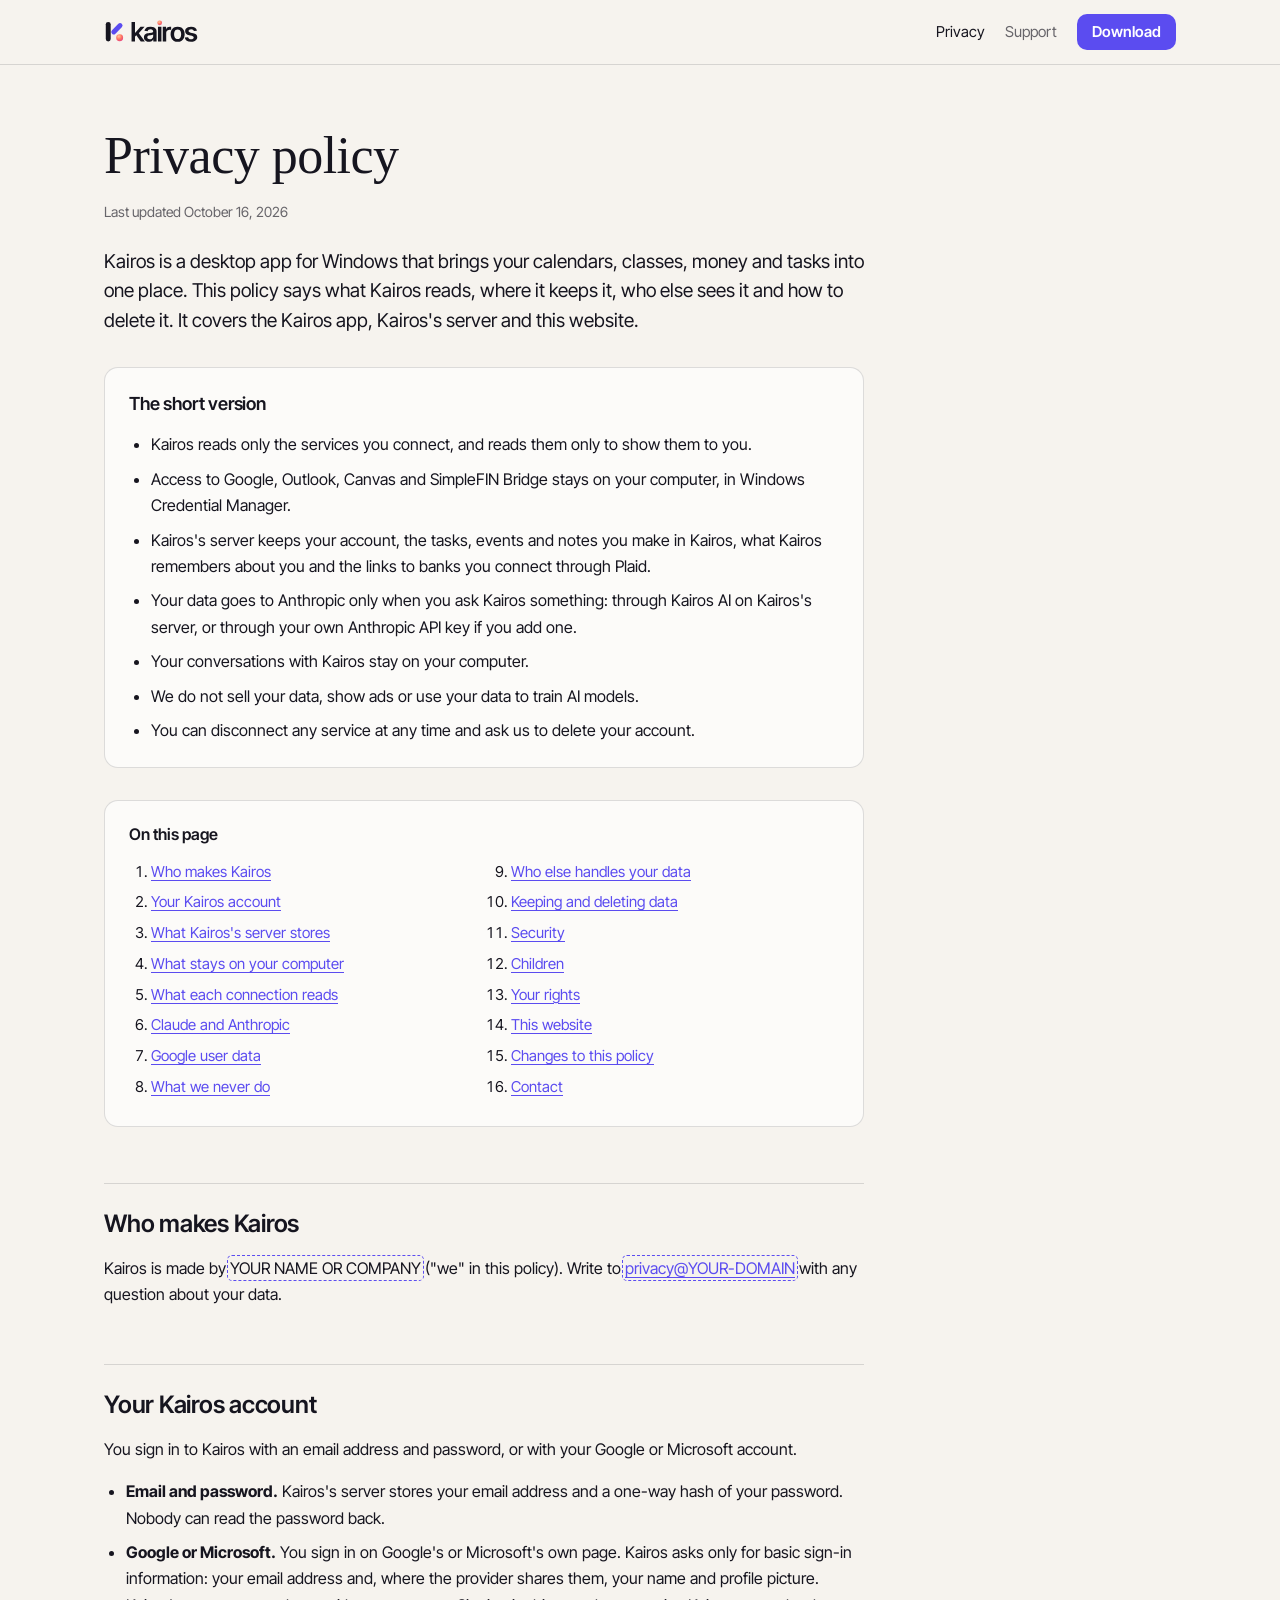
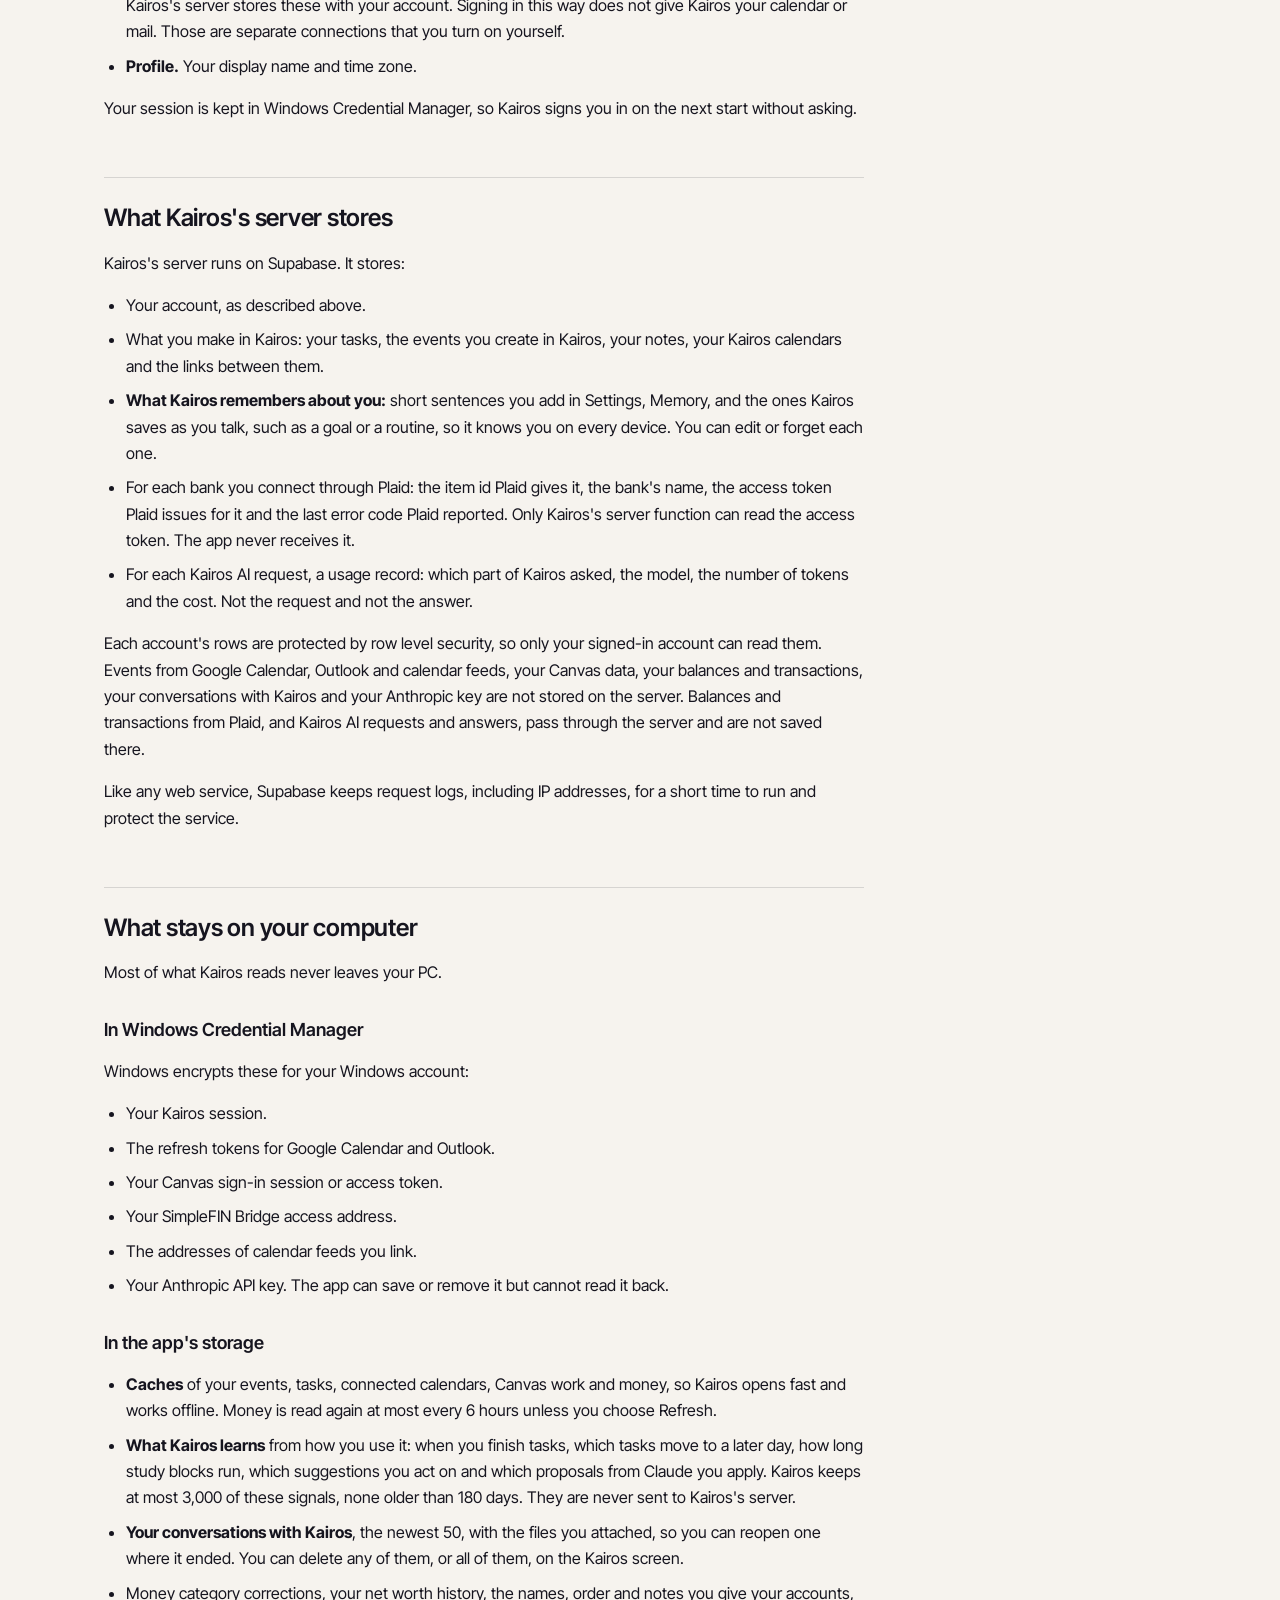
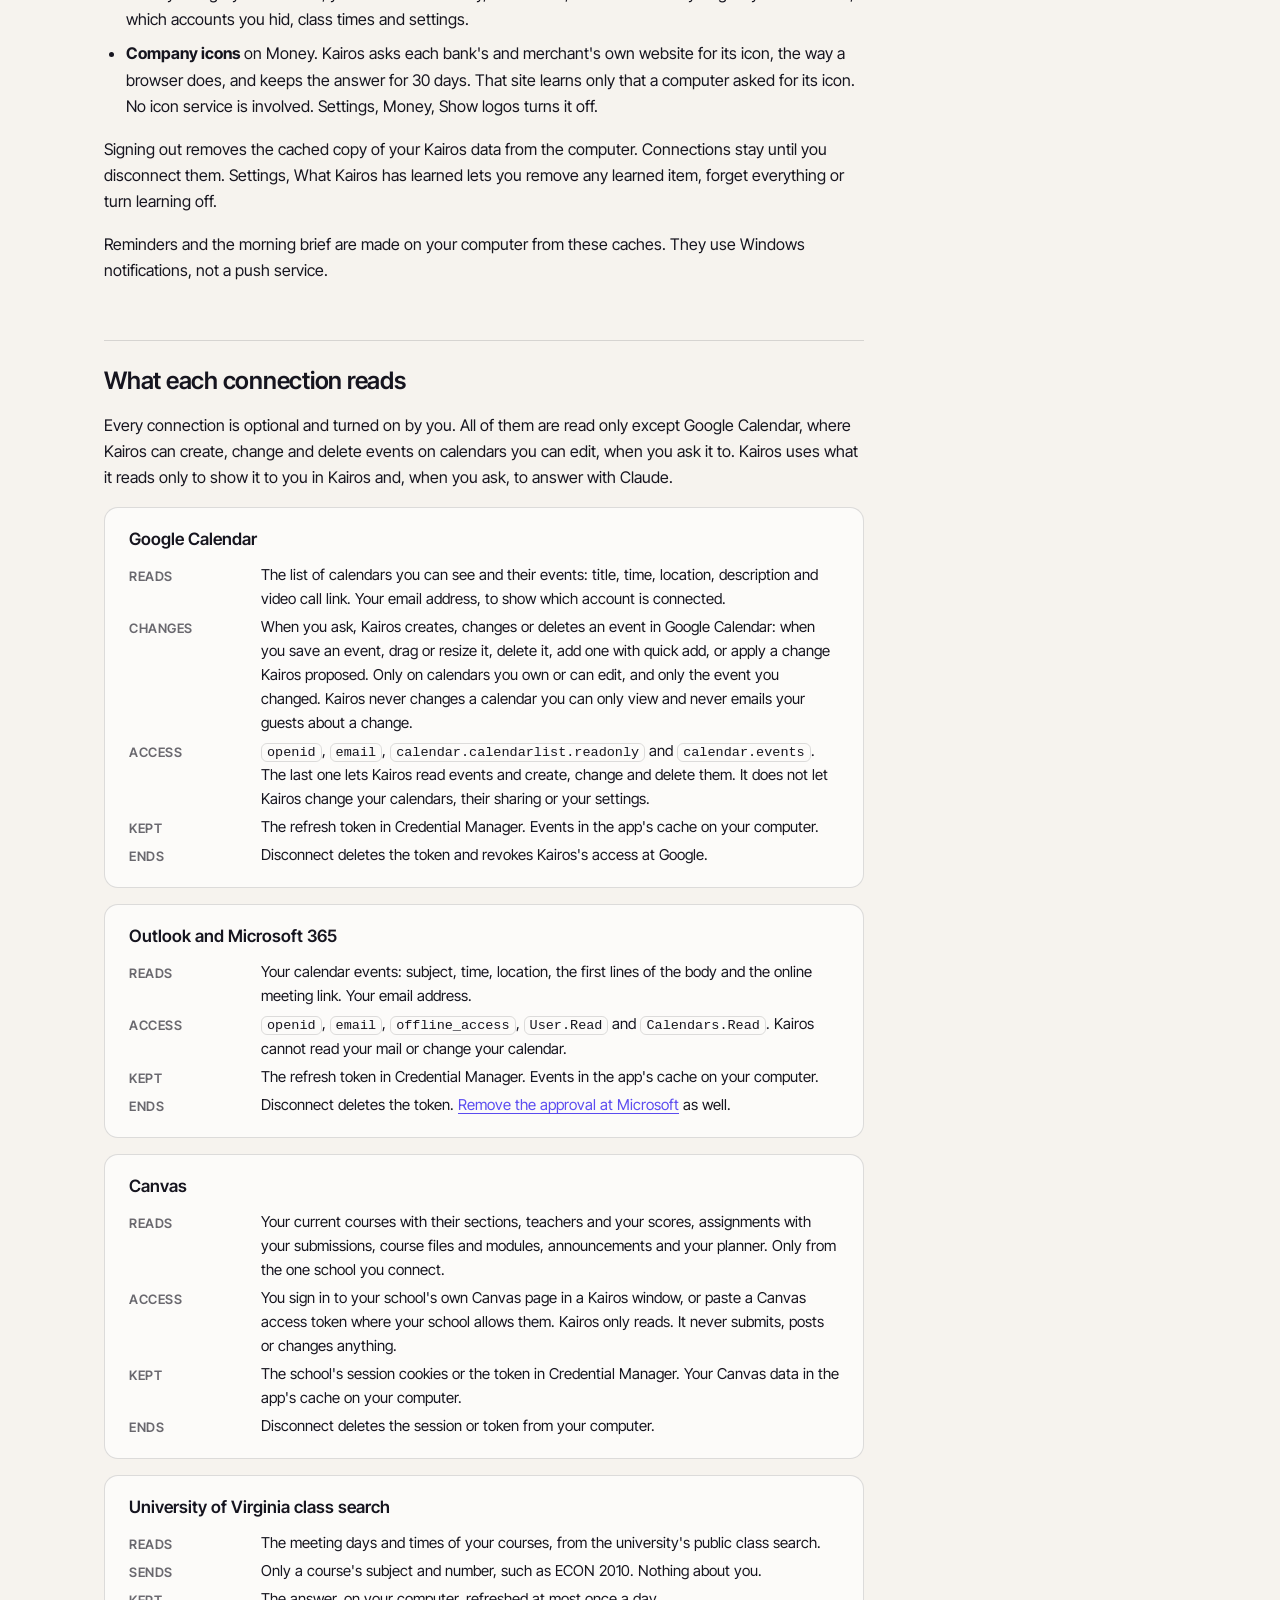
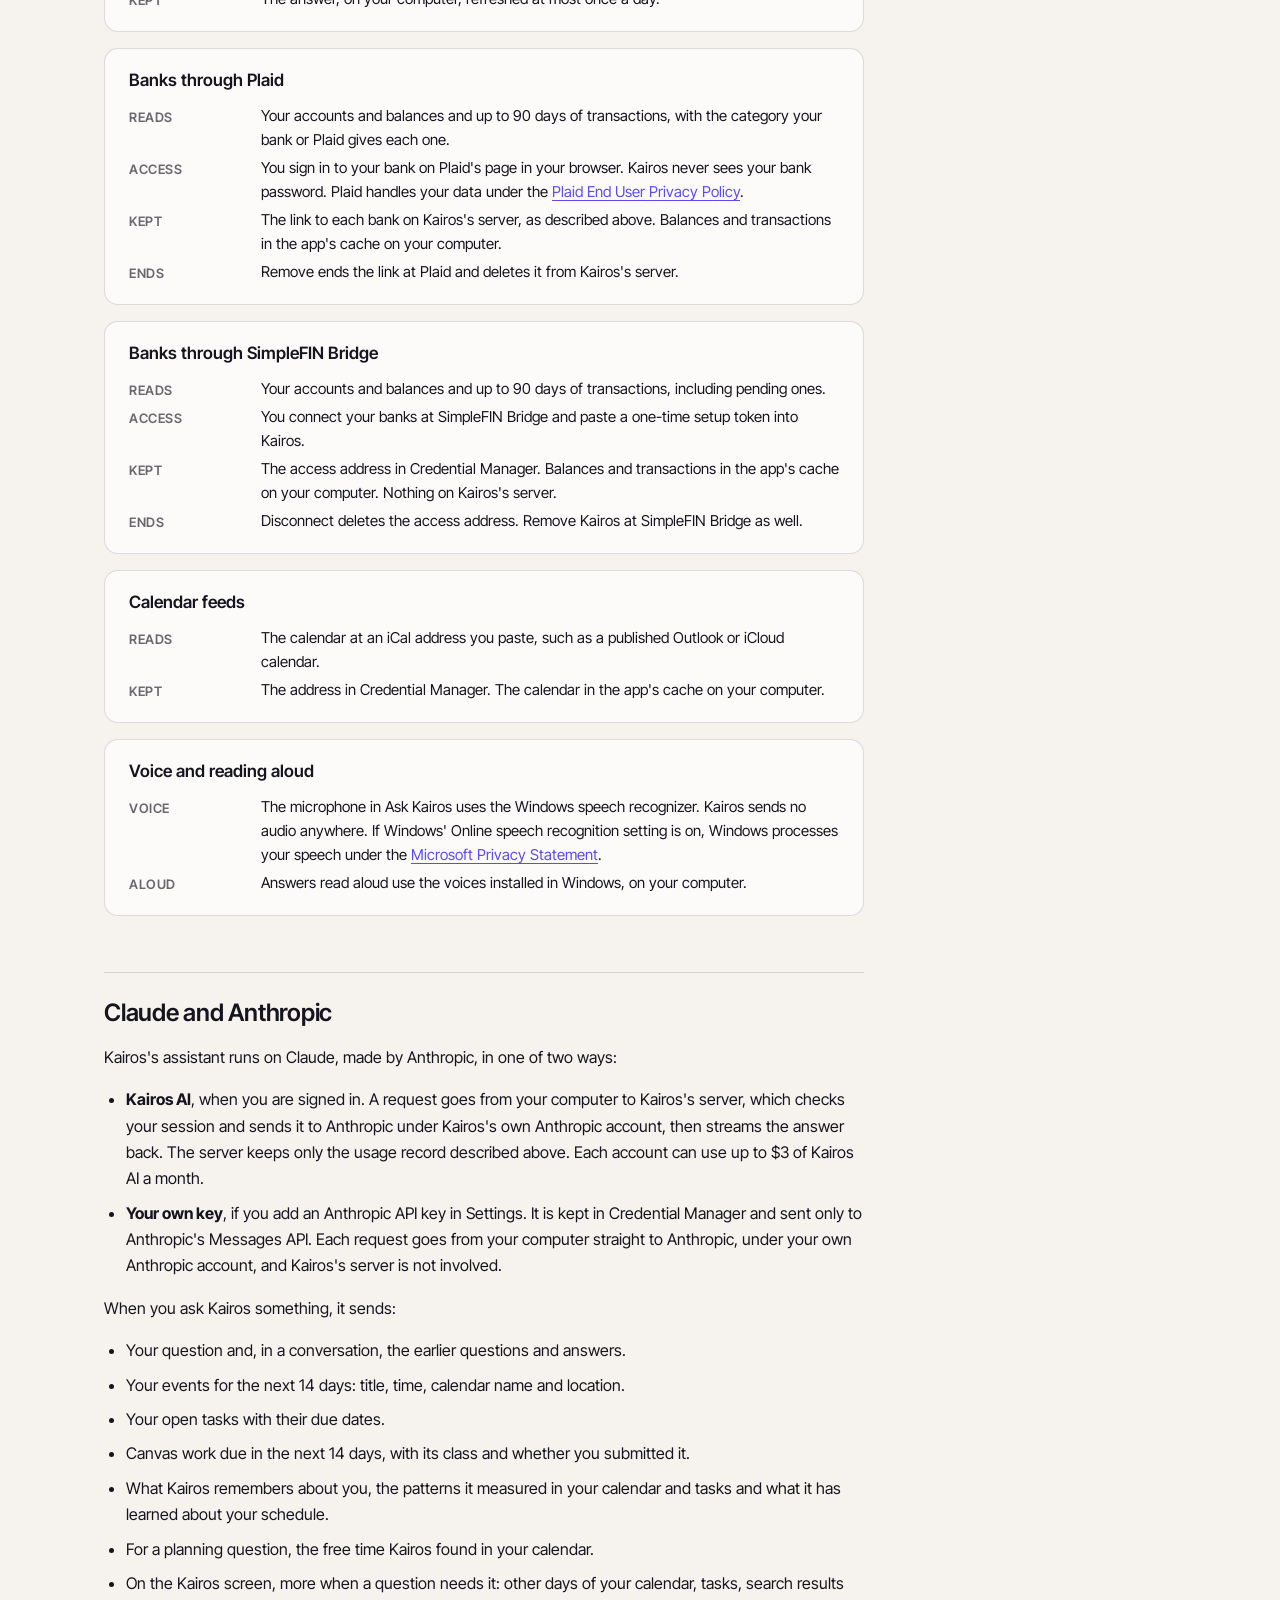
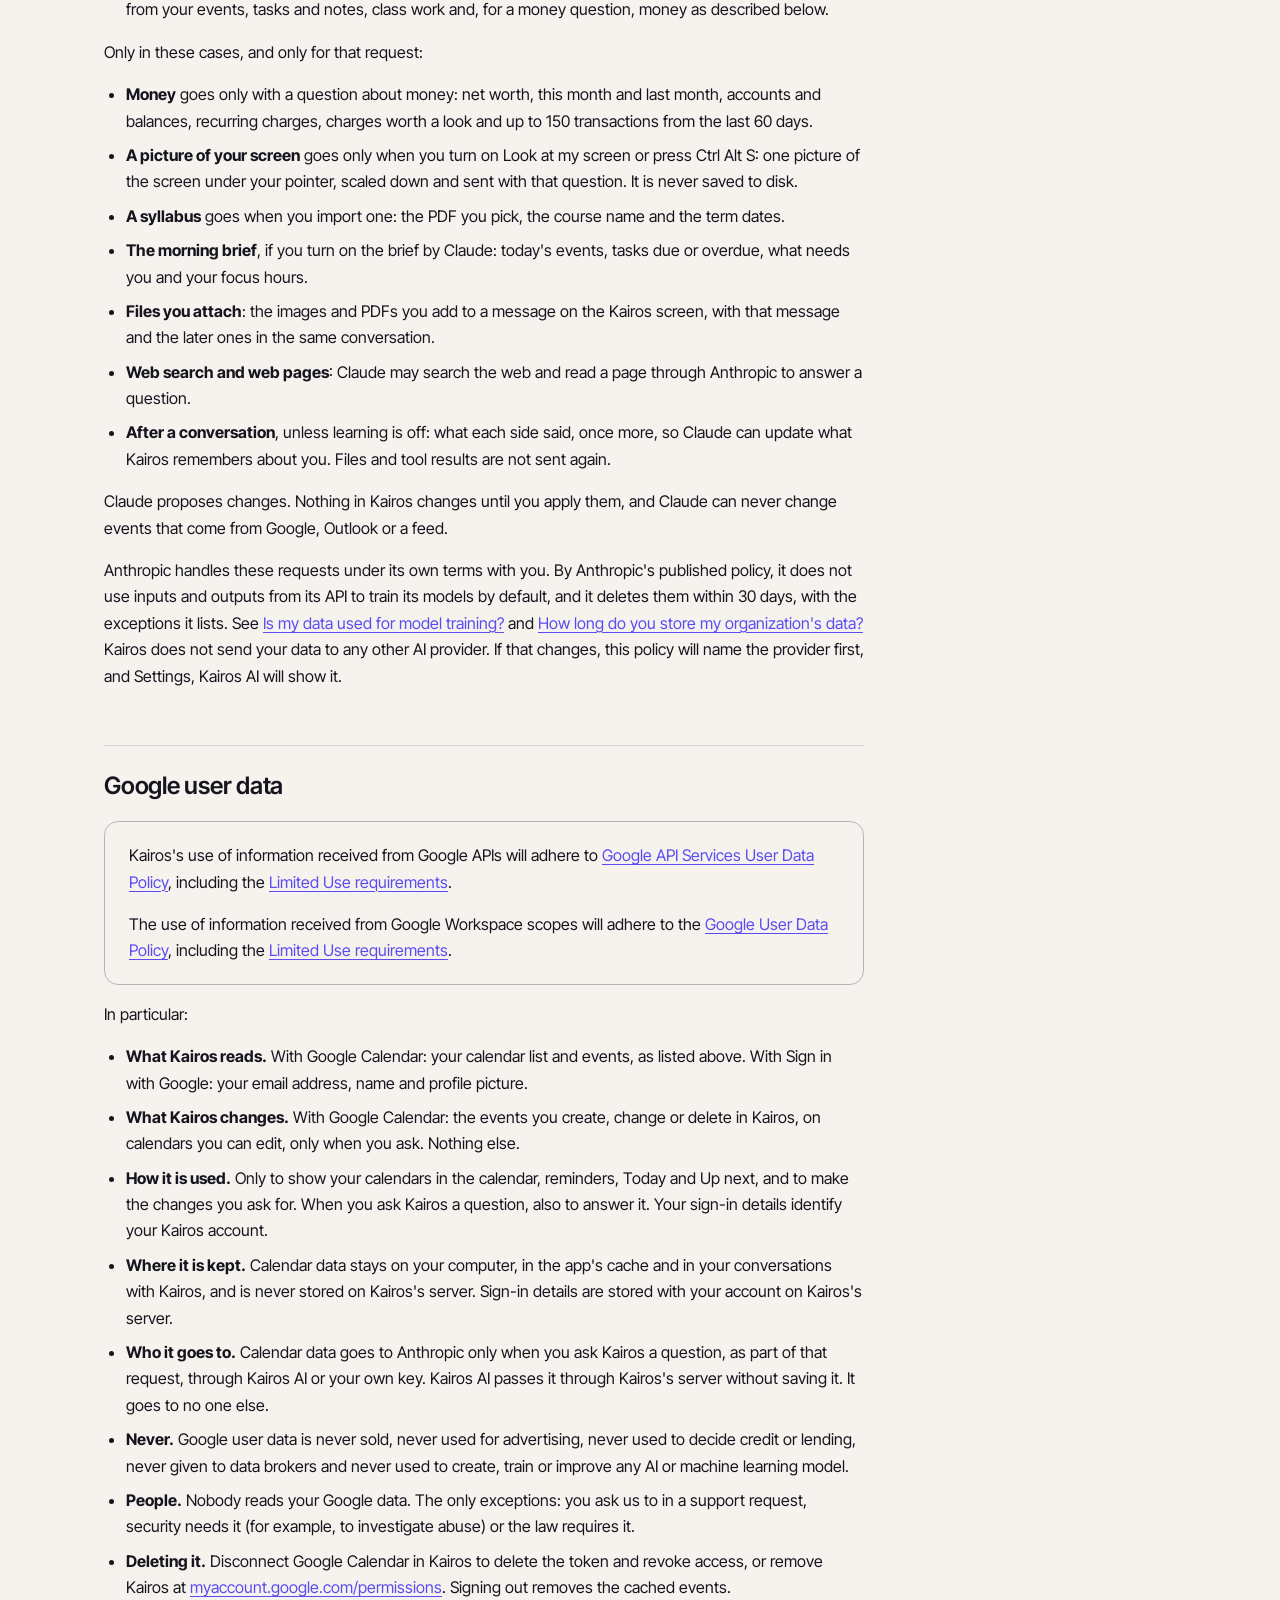
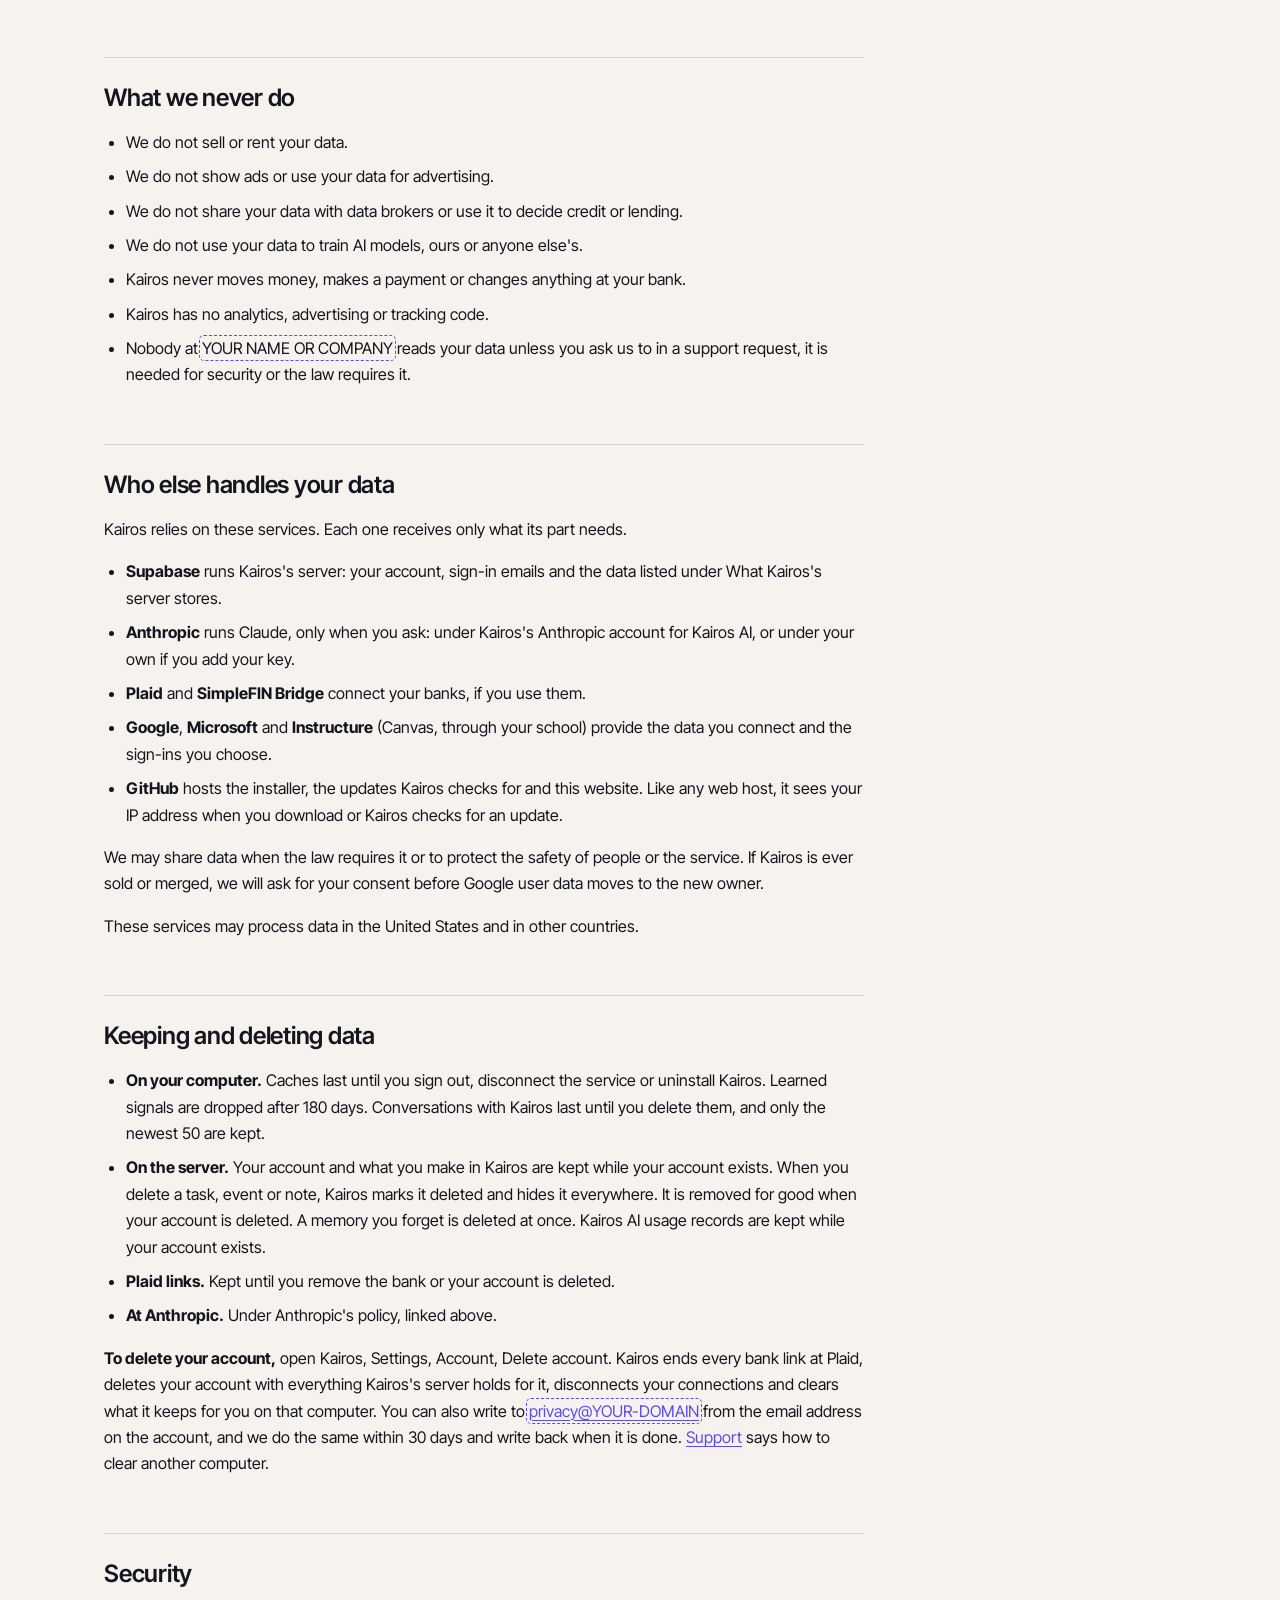
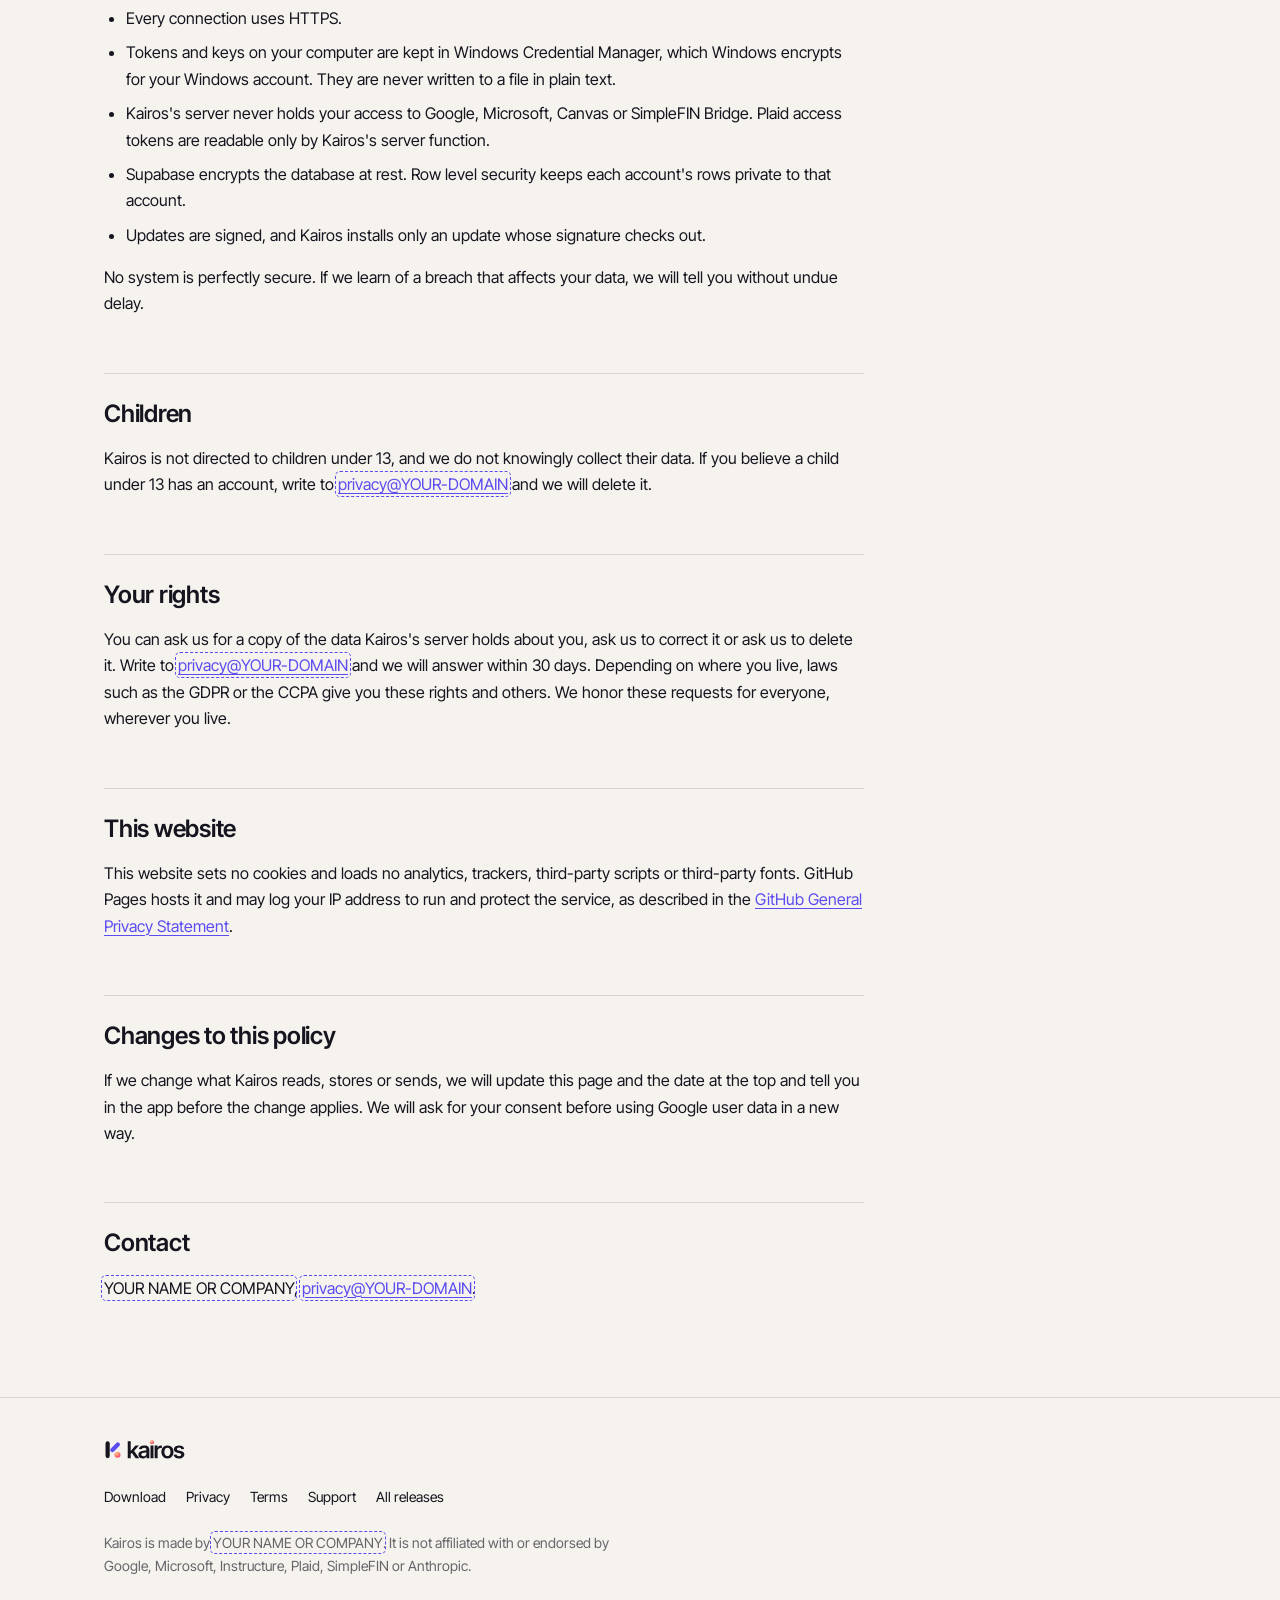
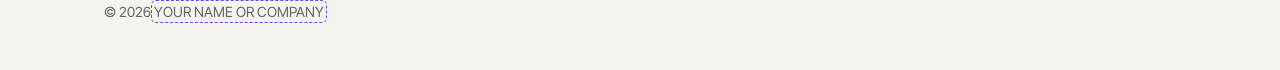
==== commit 2f876579: "Site from KyrillosDawoud/kairos@324d2f8" ====
--- a/privacy.html
+++ b/privacy.html
@@ -122,7 +122,8 @@
         <li><strong>Caches</strong> of your events, tasks, connected calendars, Canvas work and money, so Kairos opens fast and works offline. Money is read again at most every 6 hours unless you choose Refresh.</li>
         <li><strong>What Kairos learns</strong> from how you use it: when you finish tasks, which tasks move to a later day, how long study blocks run, which suggestions you act on and which proposals from Claude you apply. Kairos keeps at most 3,000 of these signals, none older than 180 days. They are never sent to Kairos's server.</li>
         <li><strong>Your conversations with Kairos</strong>, the newest 50, with the files you attached, so you can reopen one where it ended. You can delete any of them, or all of them, on the Kairos screen.</li>
-        <li>Money category corrections, your net worth history, class times and settings.</li>
+        <li>Money category corrections, your net worth history, the names, order and notes you give your accounts, which accounts you hid, class times and settings.</li>
+        <li><strong>Company icons</strong> on Money. Kairos asks each bank's and merchant's own website for its icon, the way a browser does, and keeps the answer for 30 days. That site learns only that a computer asked for its icon. No icon service is involved. Settings, Money, Show logos turns it off.</li>
       </ul>
       <p>Signing out removes the cached copy of your Kairos data from the computer. Connections stay until you disconnect them. Settings, What Kairos has learned lets you remove any learned item, forget everything or turn learning off.</p>
       <p>Reminders and the morning brief are made on your computer from these caches. They use Windows notifications, not a push service.</p>
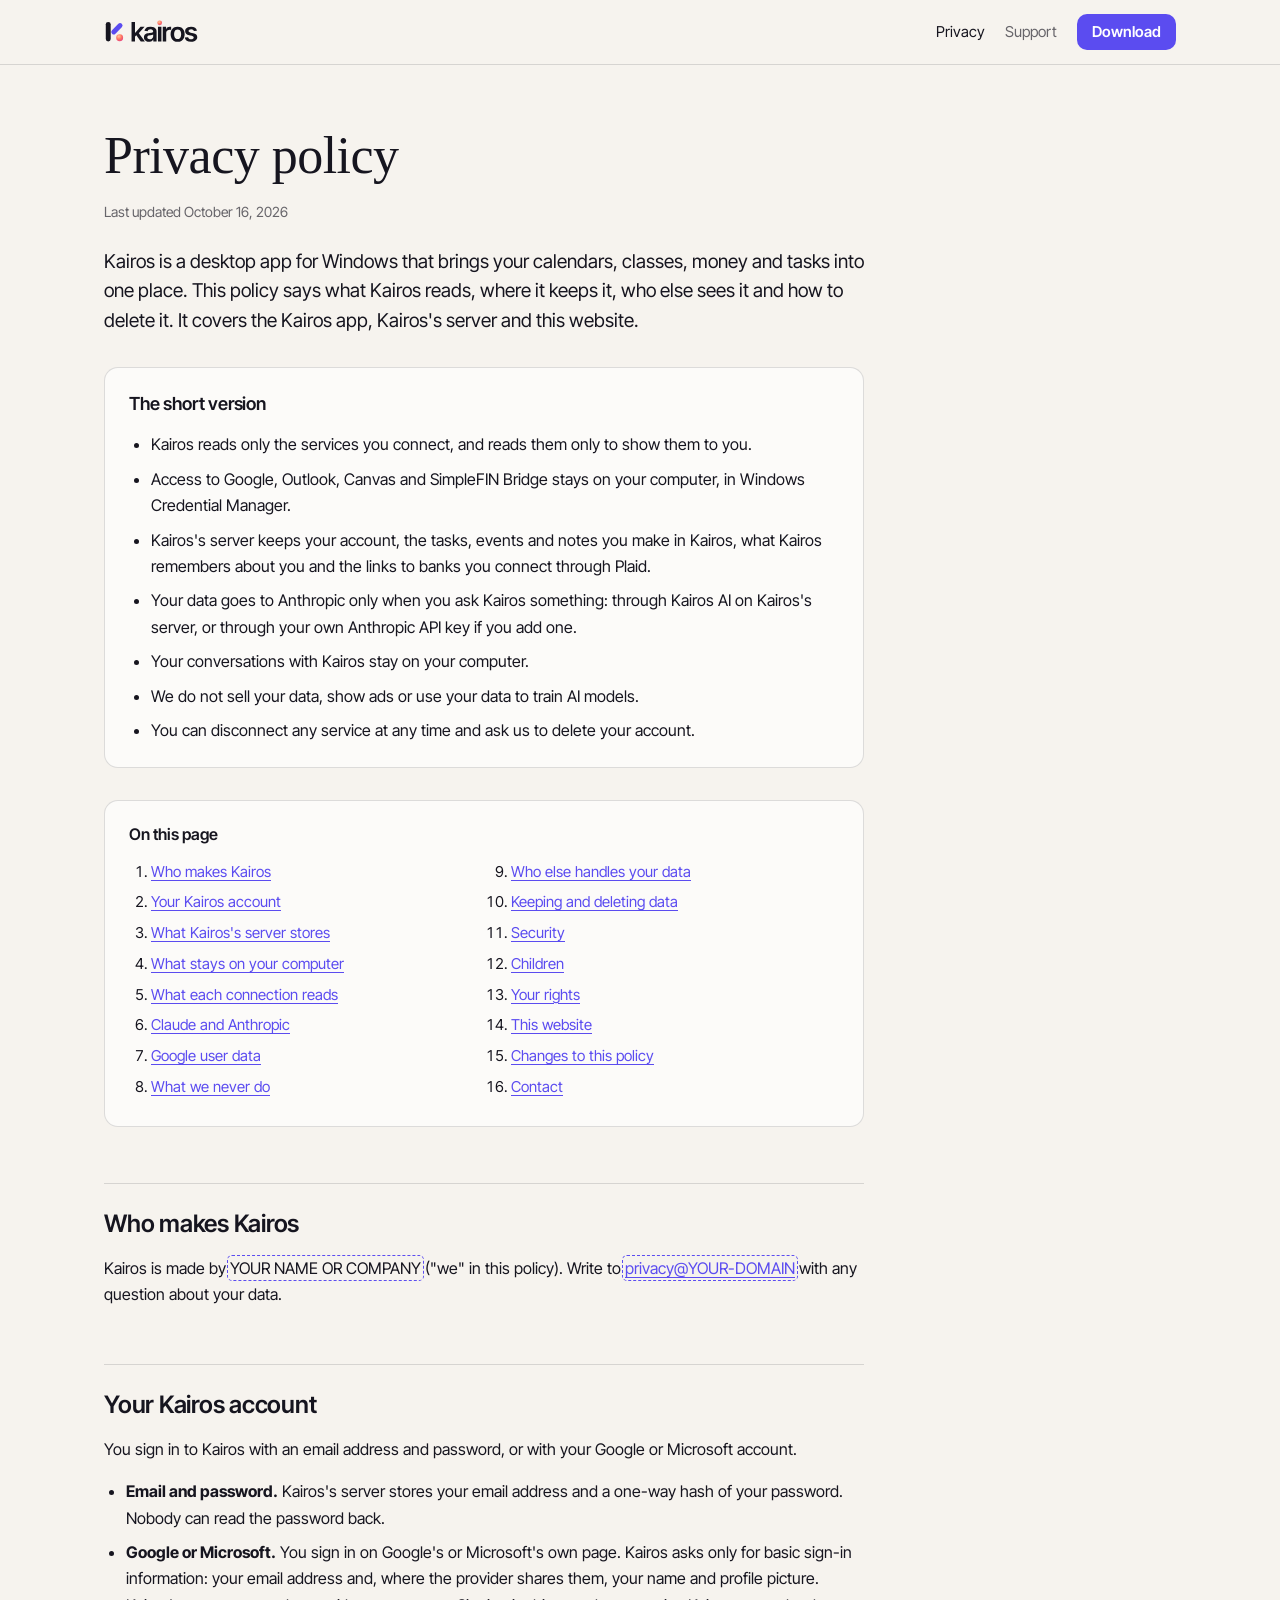
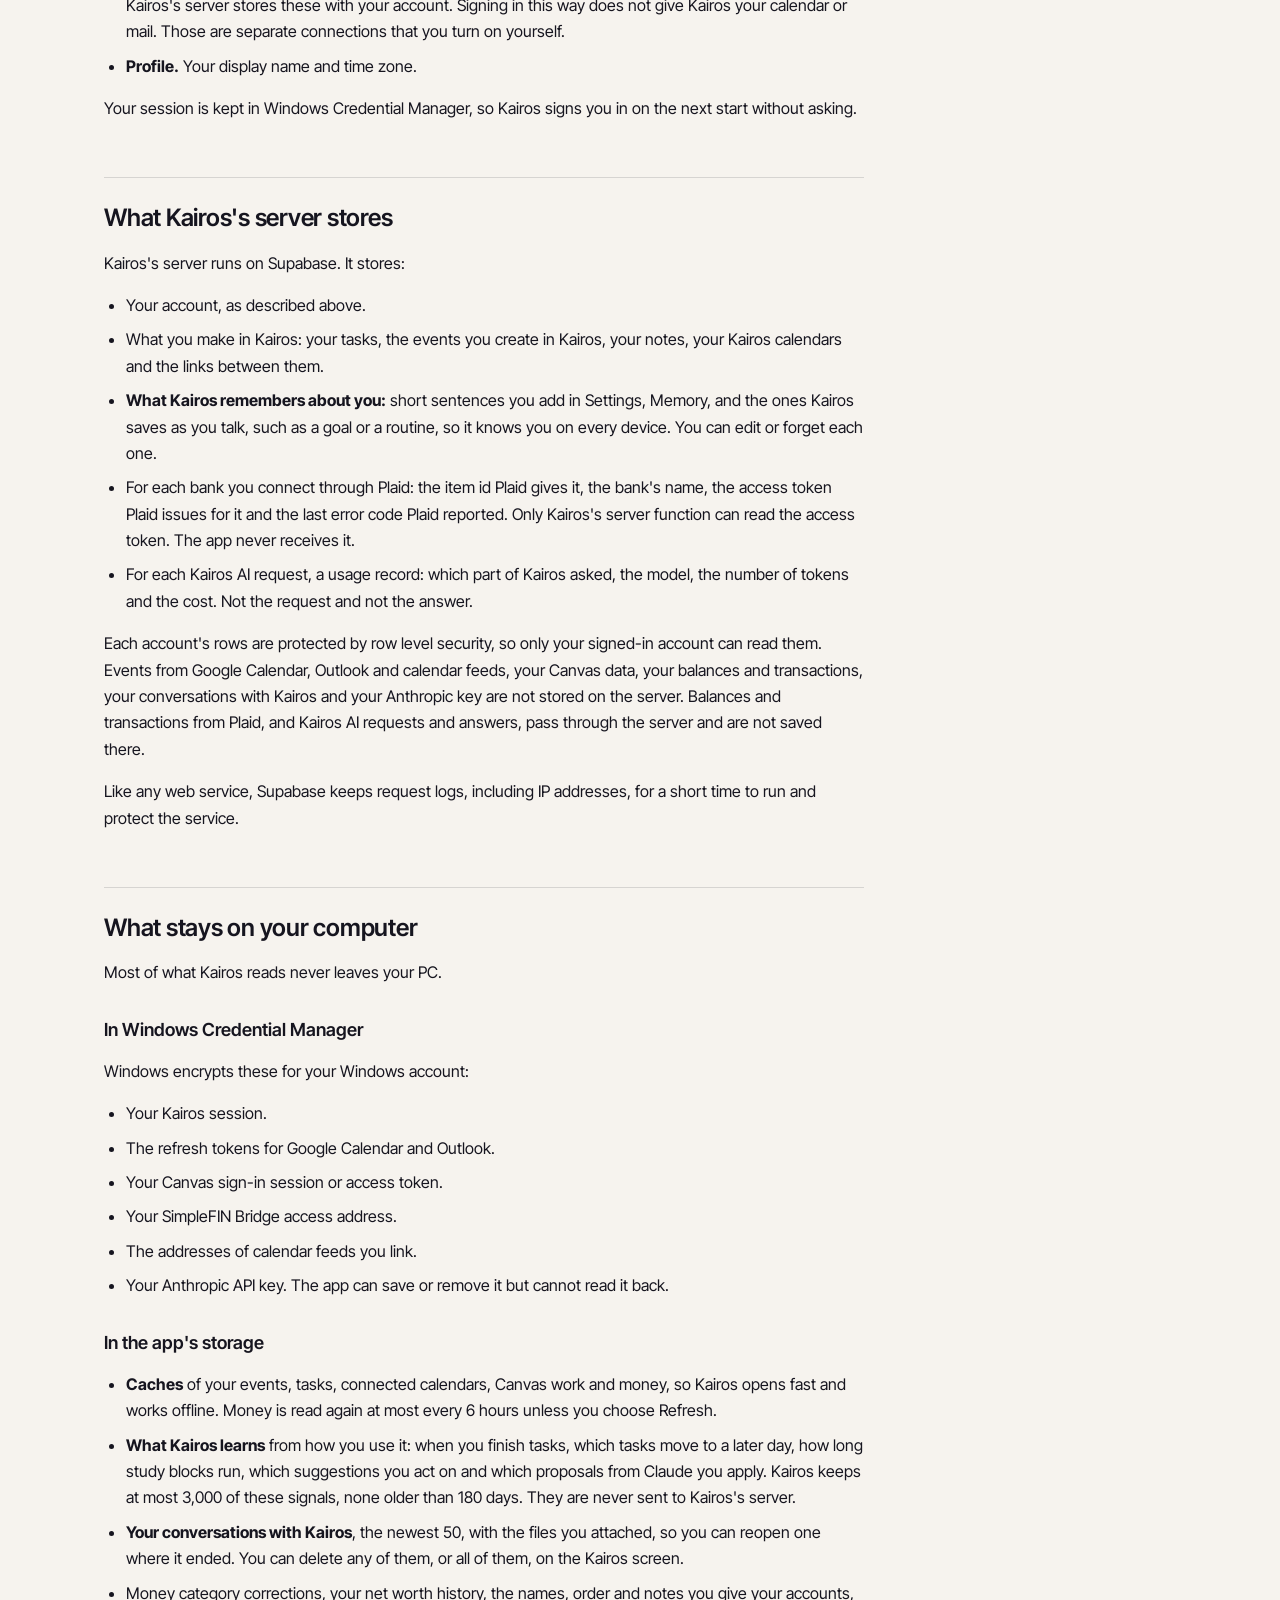
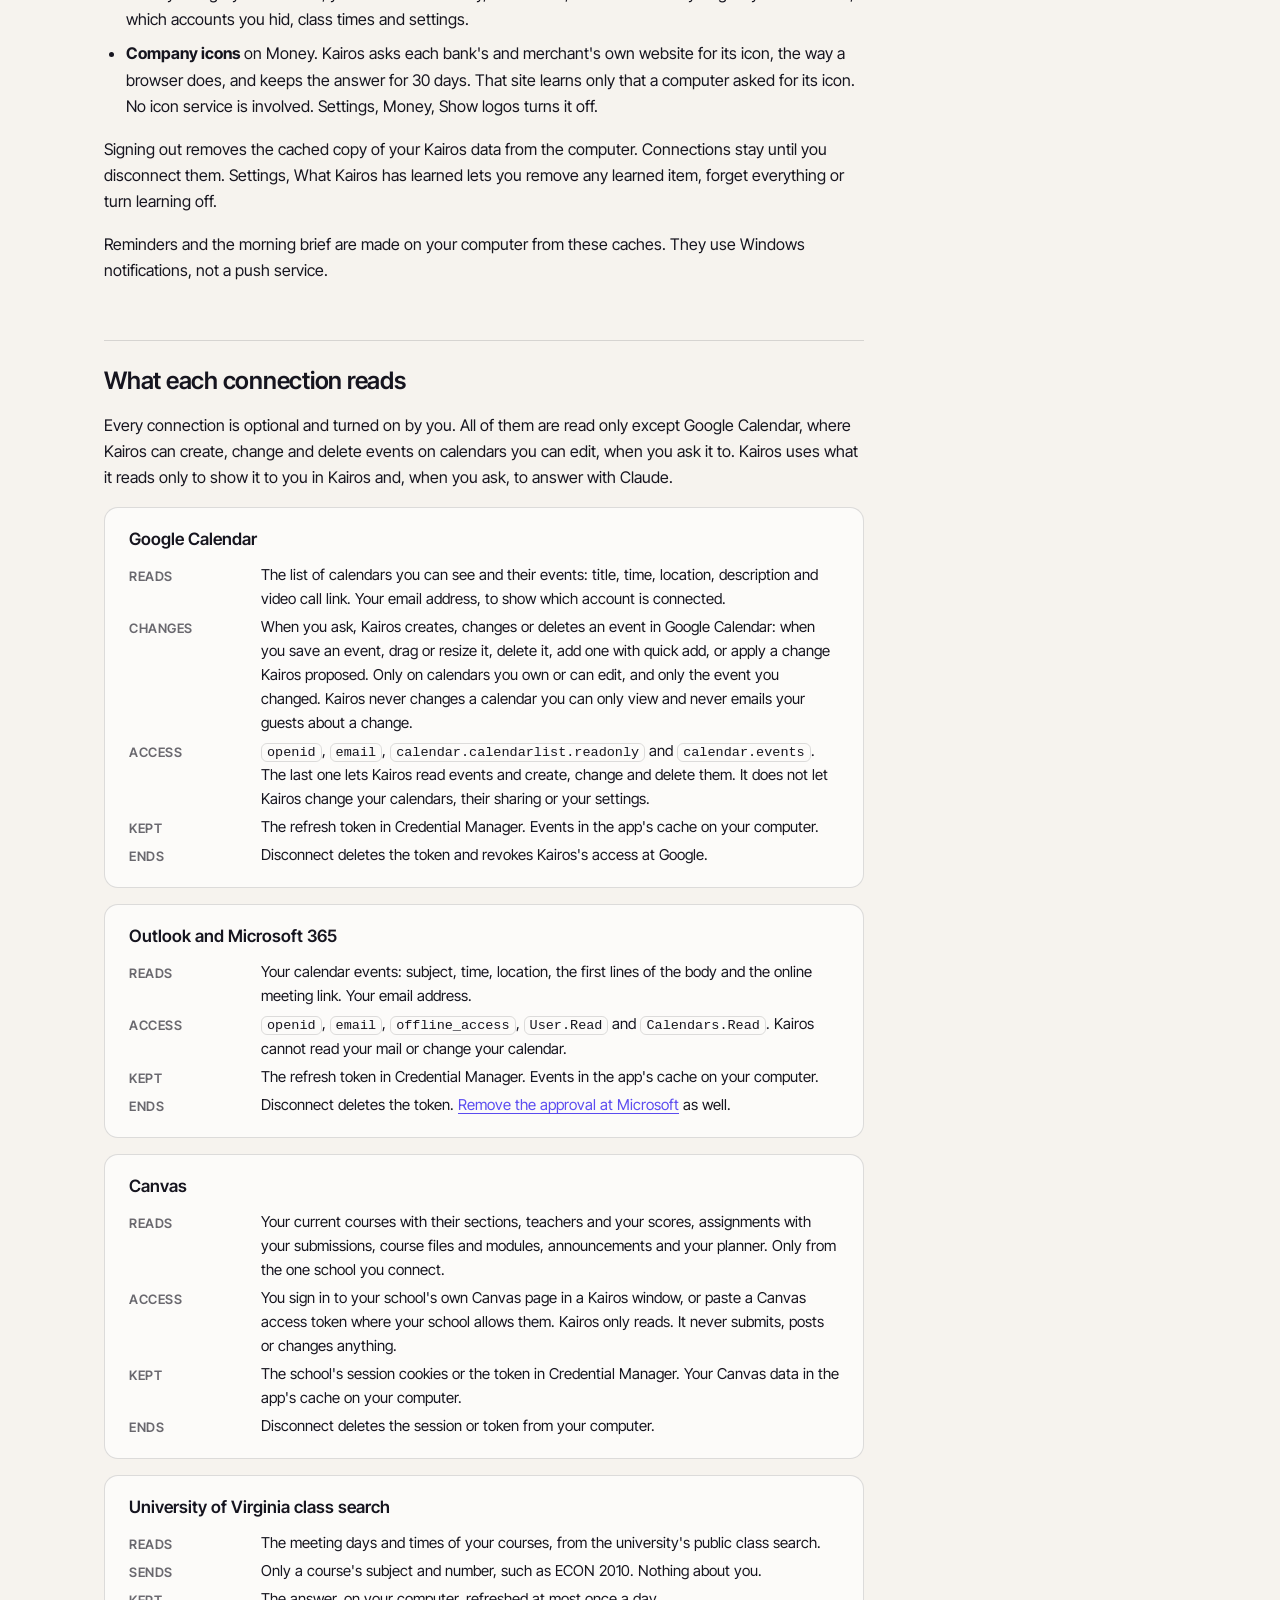
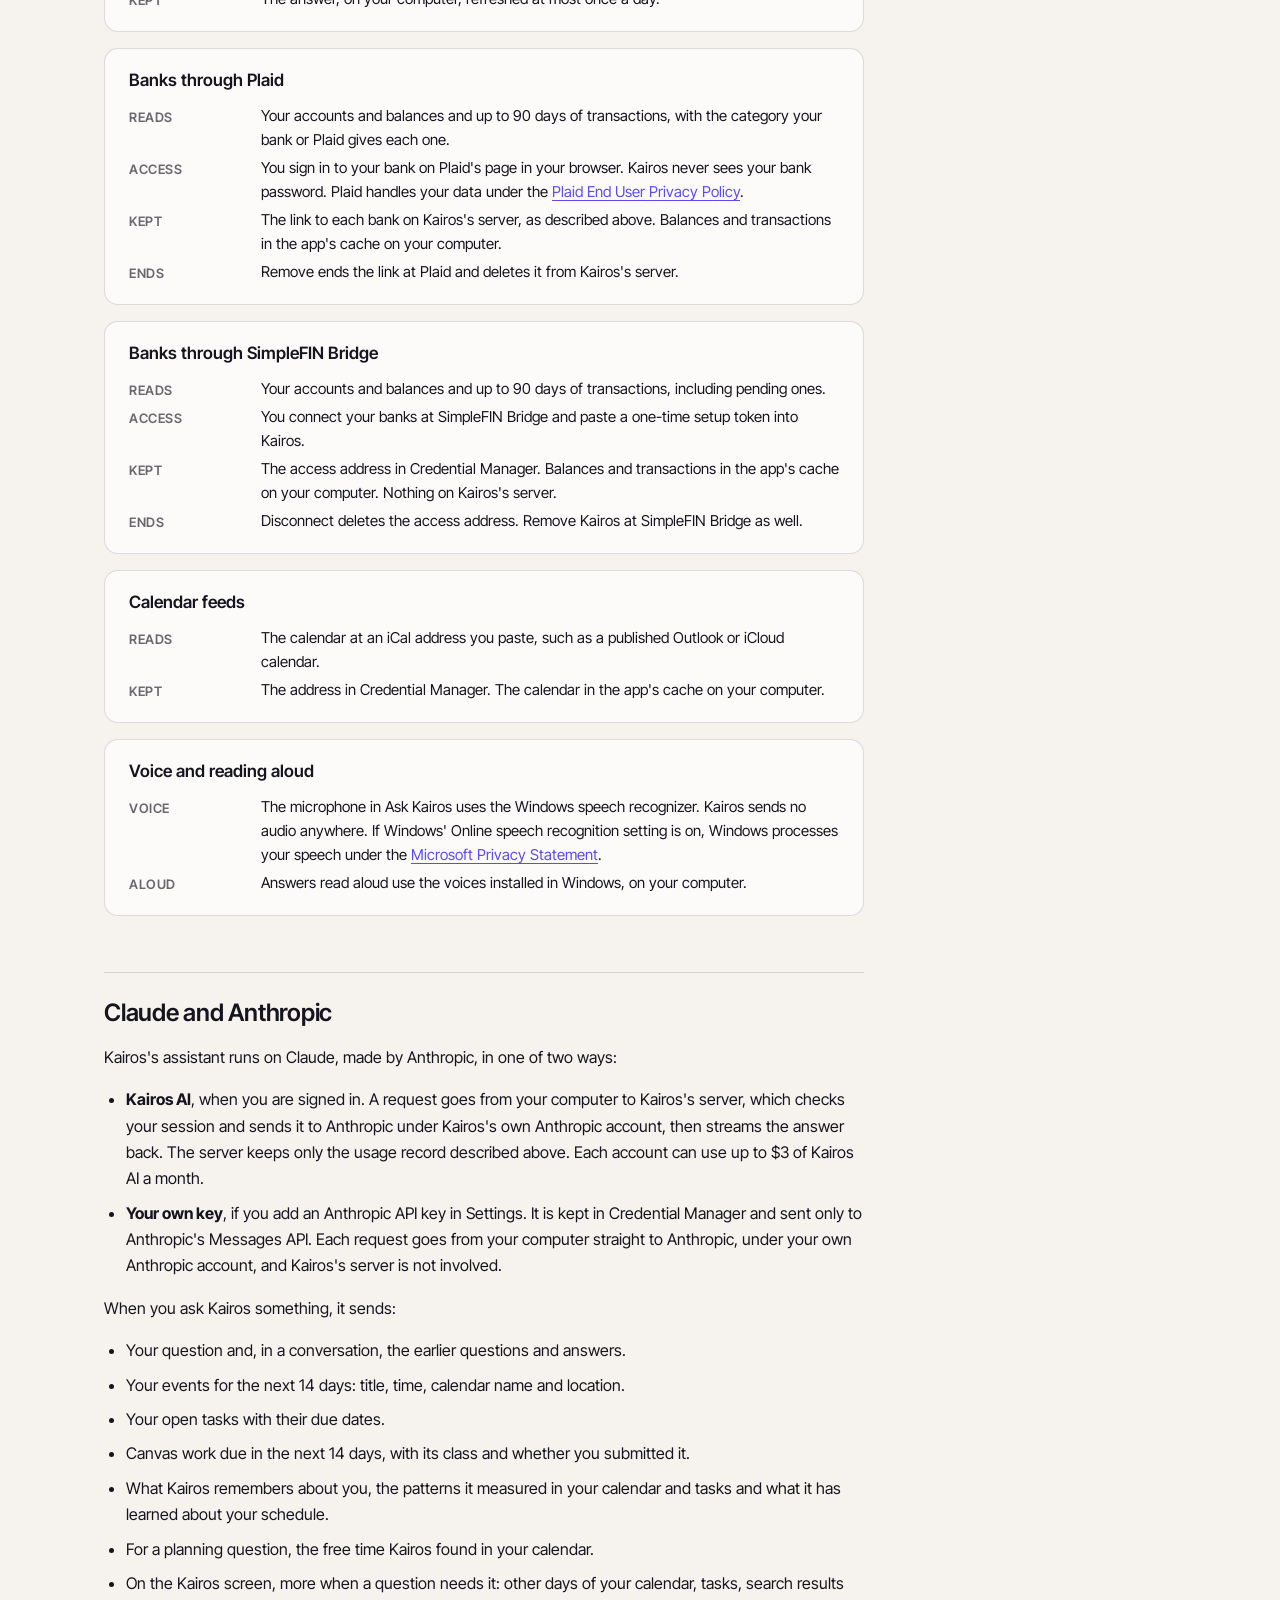
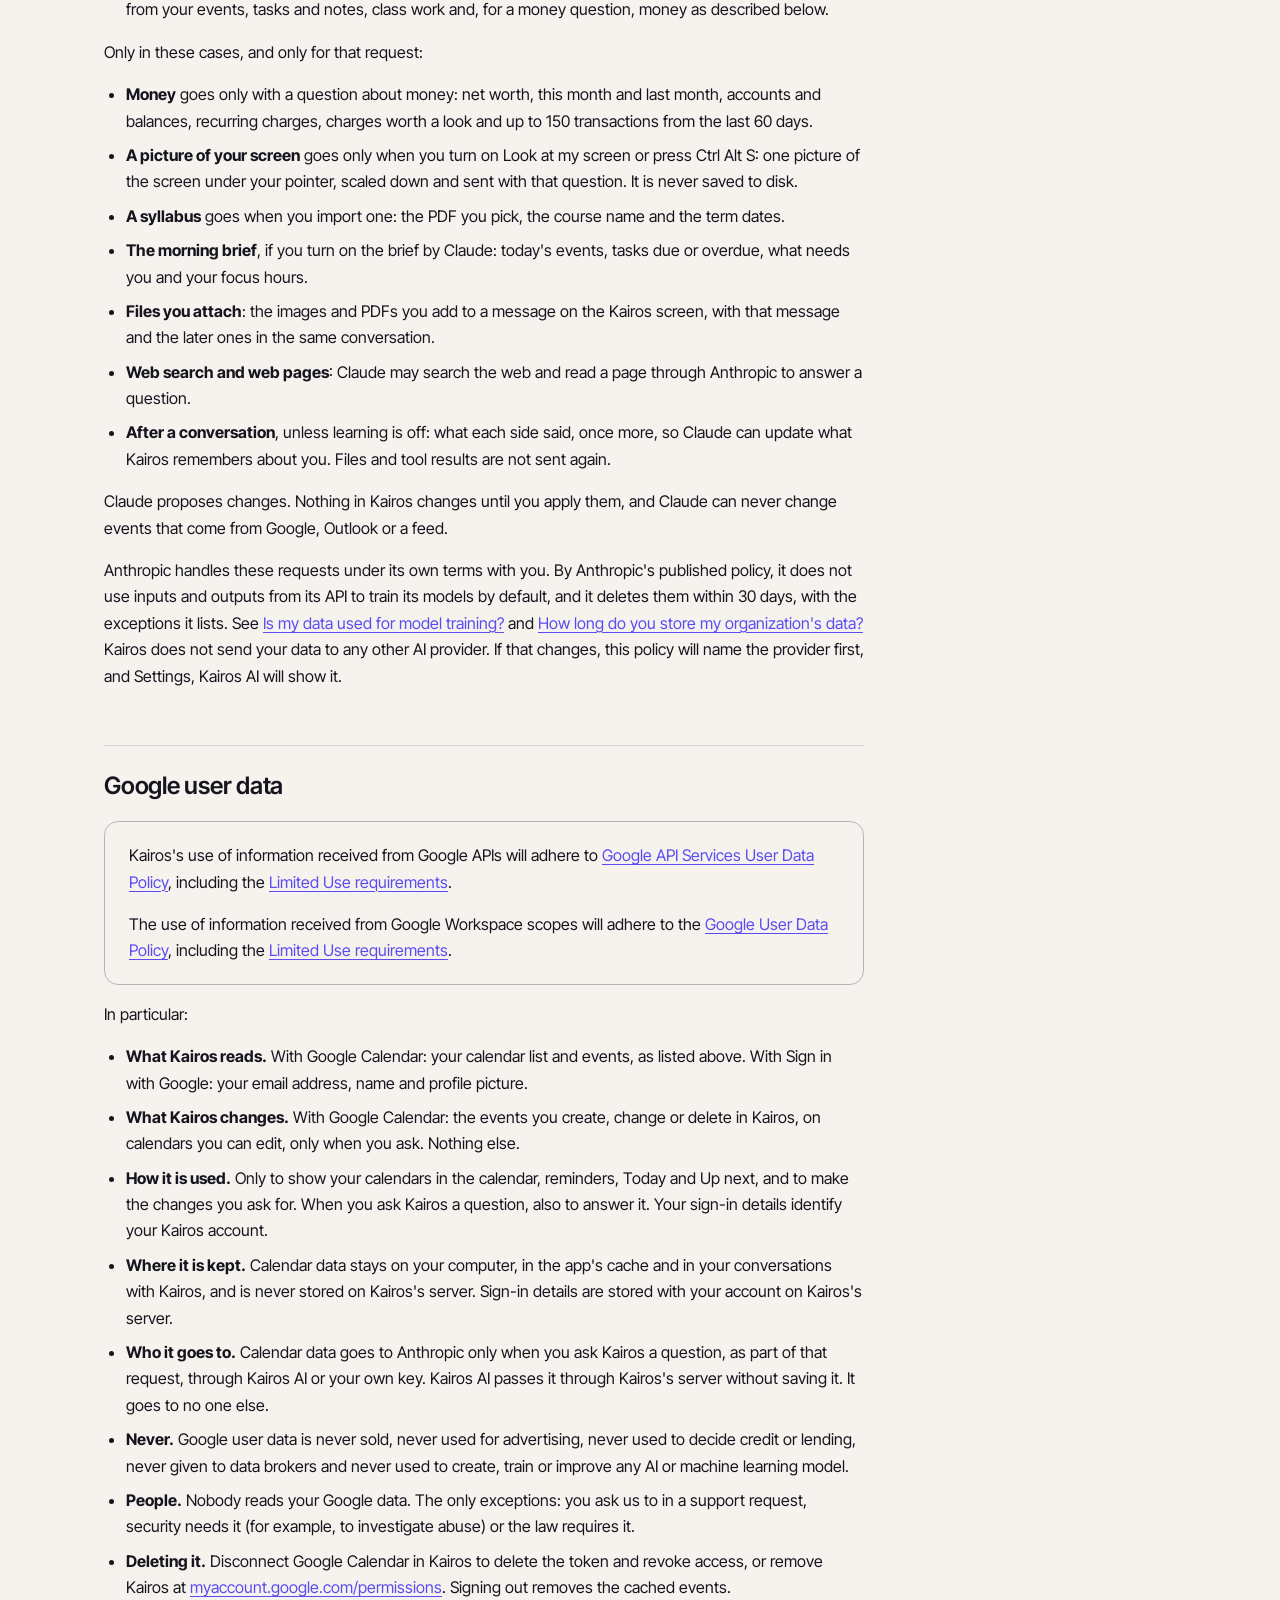
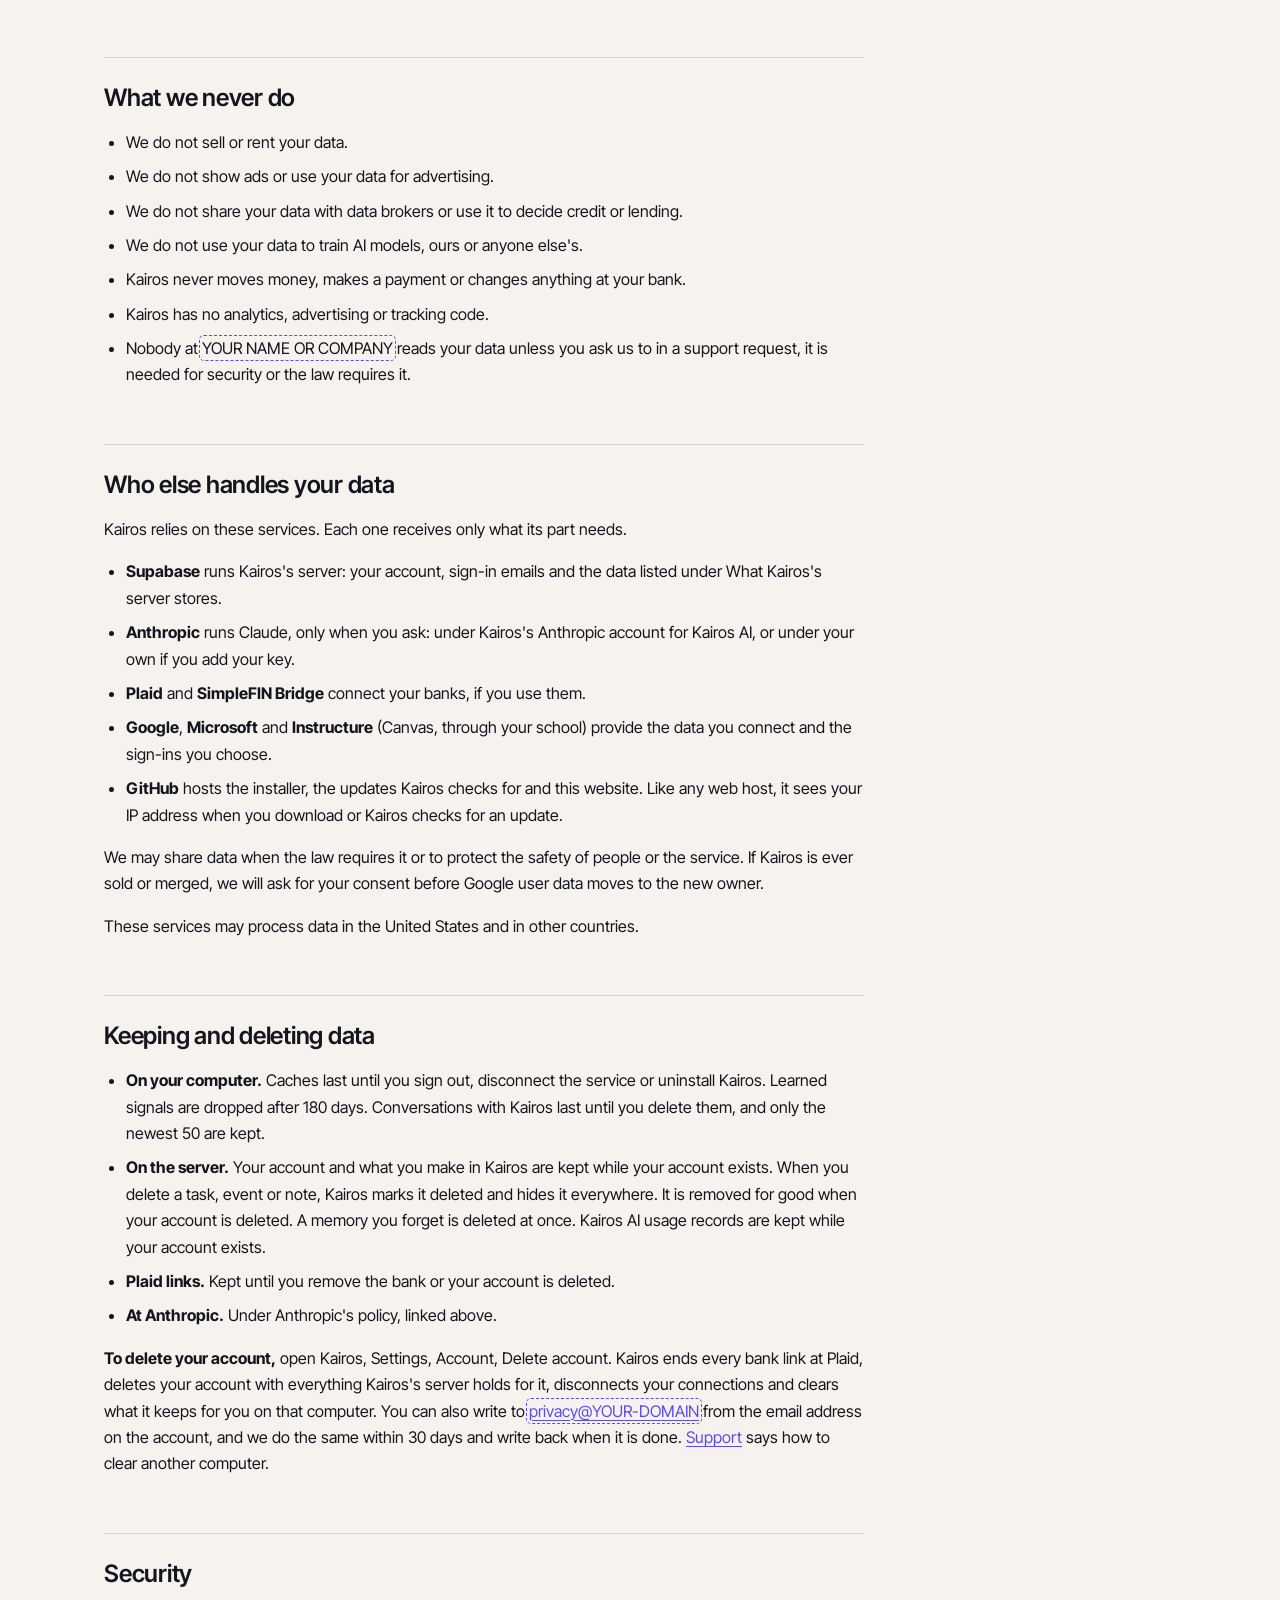
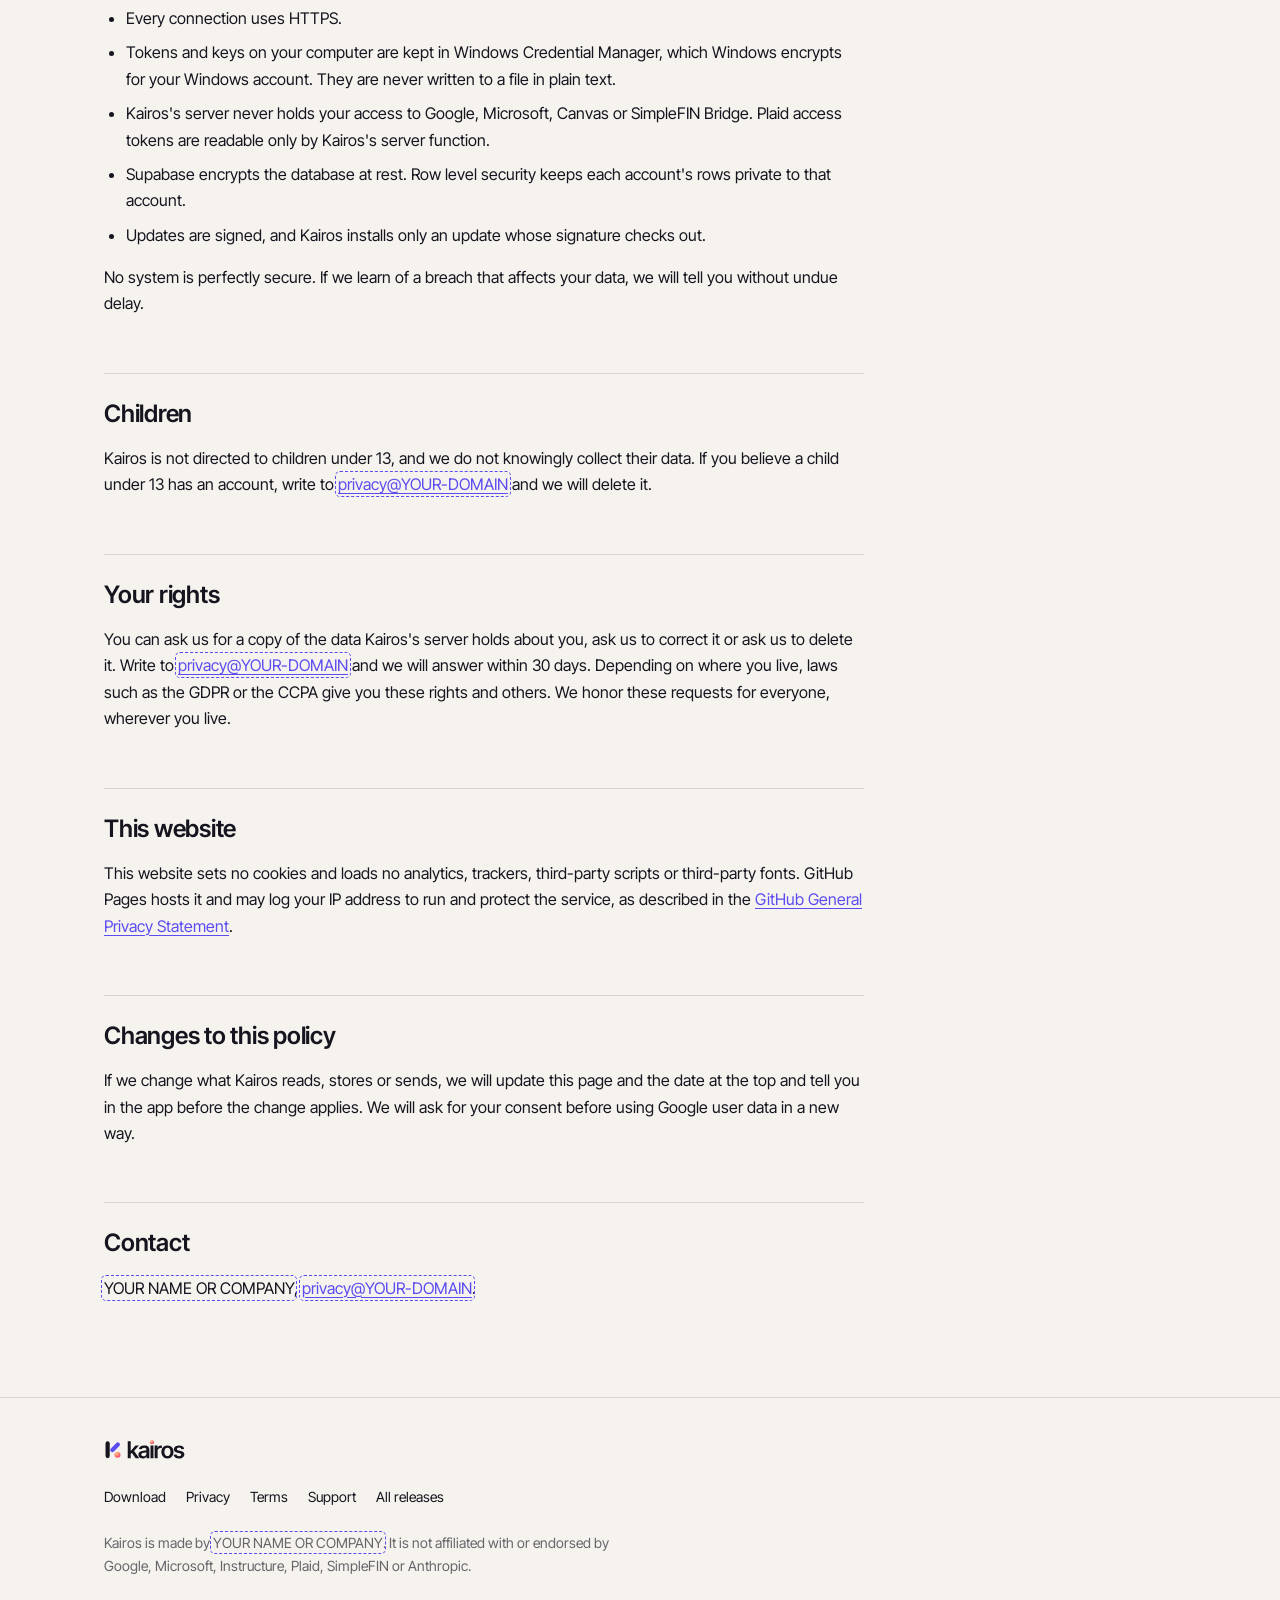
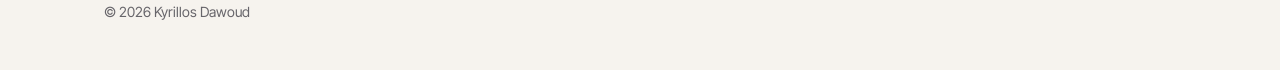
==== commit d9e4a72f: "Site from KyrillosDawoud/kairos@28e123f" ====
--- a/privacy.html
+++ b/privacy.html
@@ -354,7 +354,7 @@
         <li><a href="https://github.com/KyrillosDawoud/kairos-releases/releases">All releases</a></li>
       </ul>
       <p>Kairos is made by <span class="owner-fill">YOUR NAME OR COMPANY</span>. It is not affiliated with or endorsed by Google, Microsoft, Instructure, Plaid, SimpleFIN or Anthropic.</p>
-      <p>&copy; 2026 <span class="owner-fill">YOUR NAME OR COMPANY</span></p>
+      <p>&copy; 2026 Kyrillos Dawoud</p>
     </div>
   </footer>
 </body>
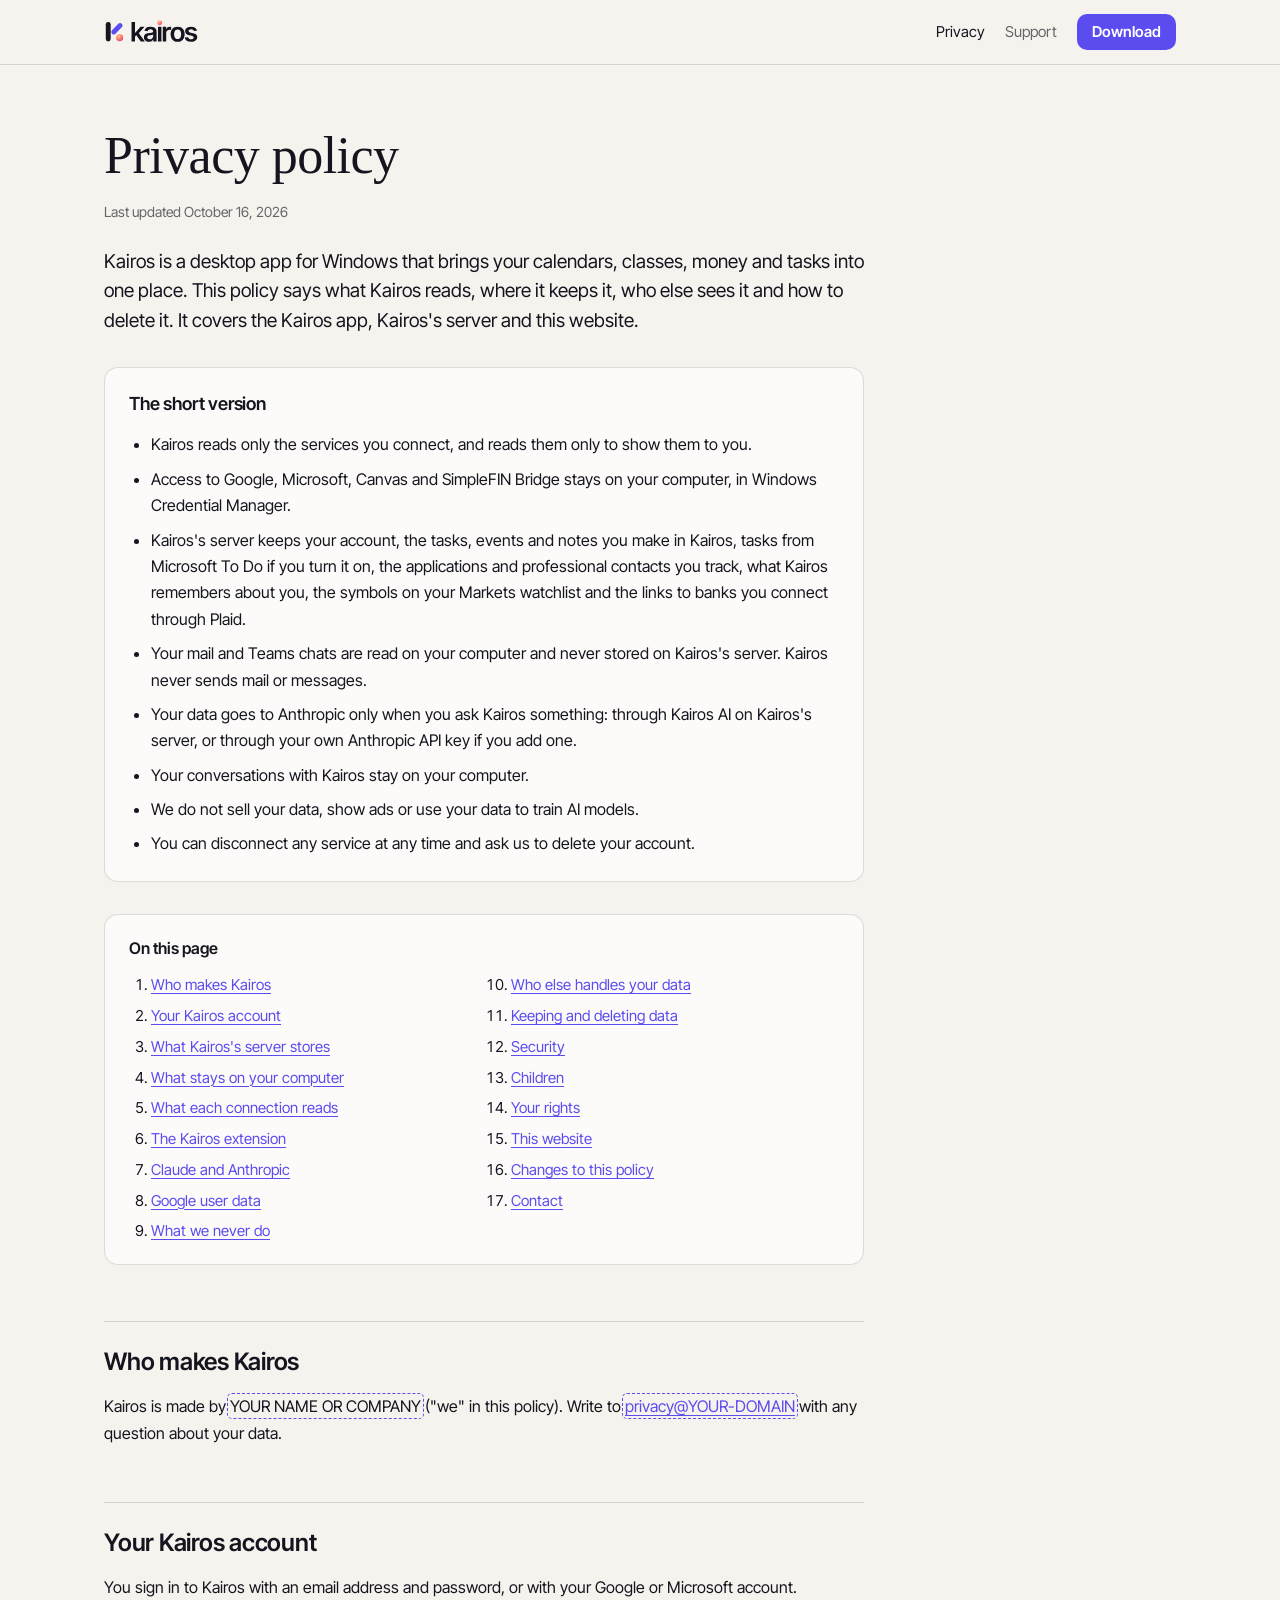
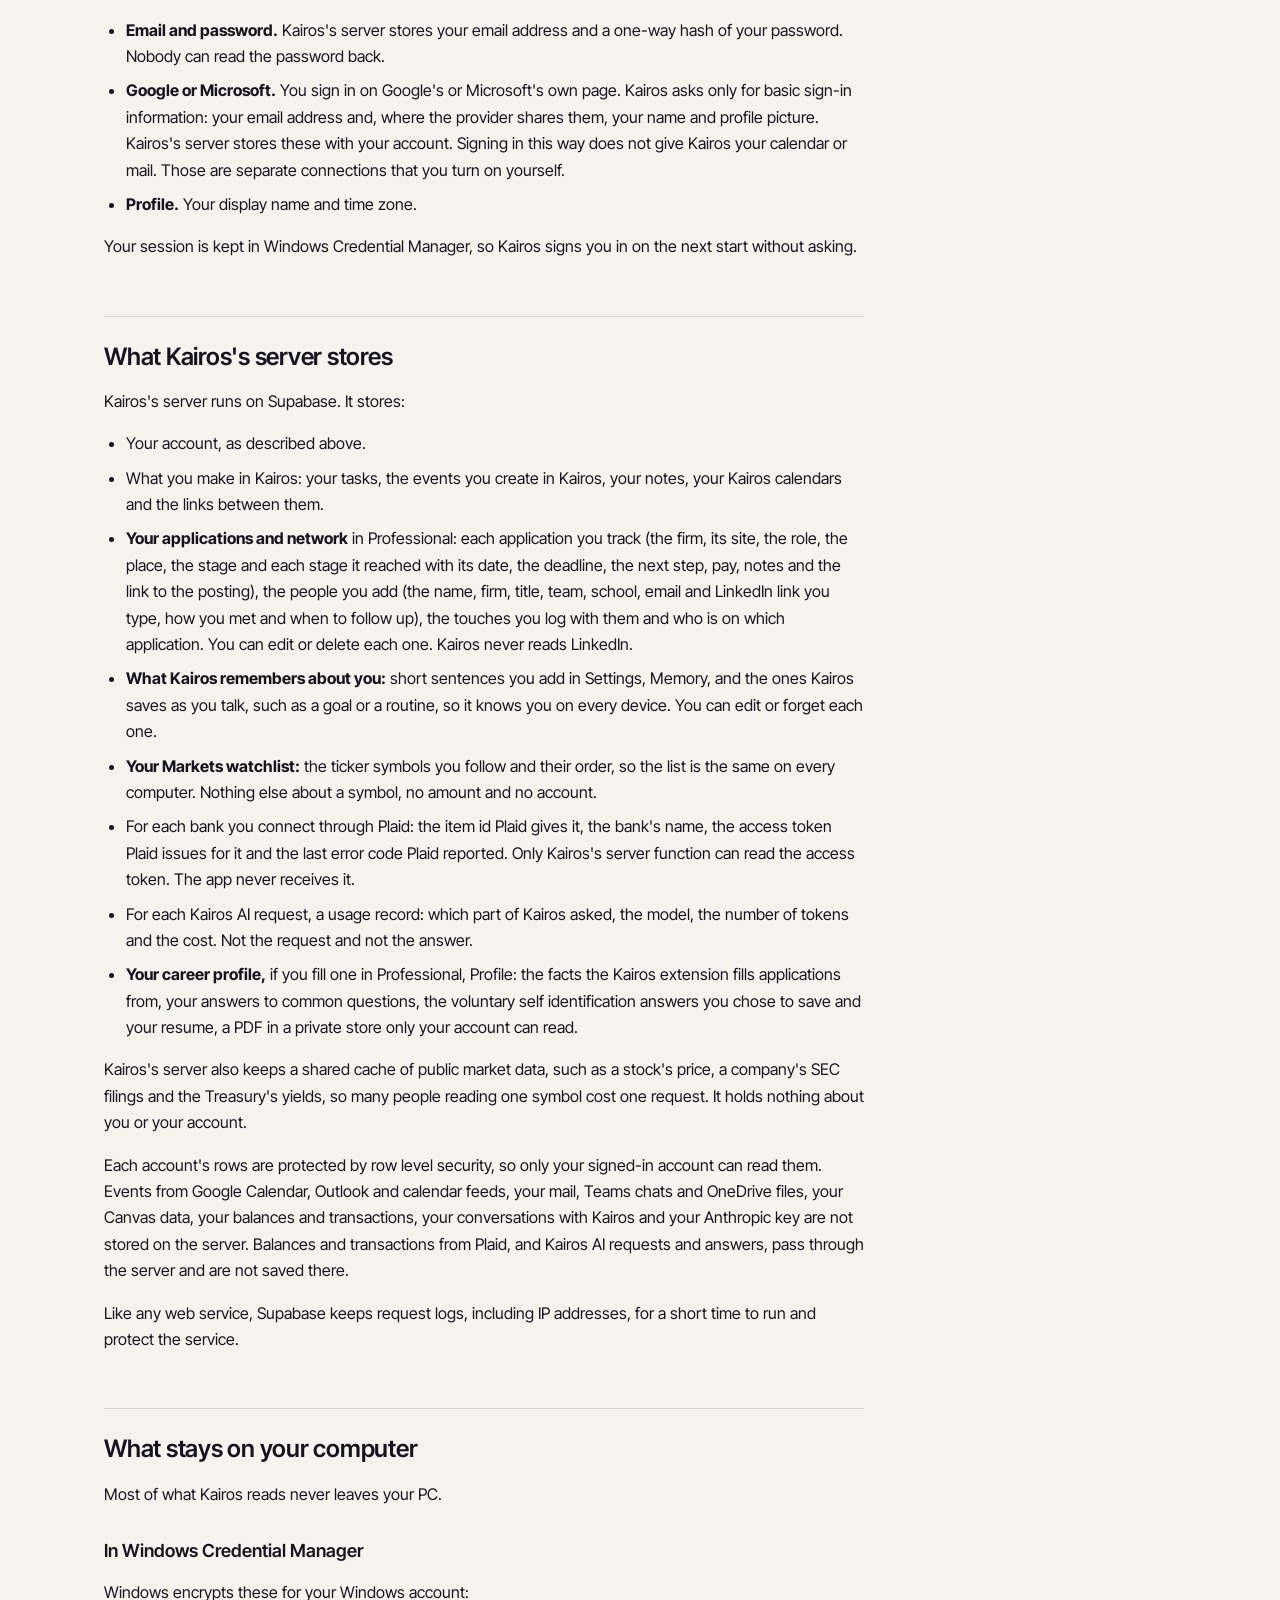
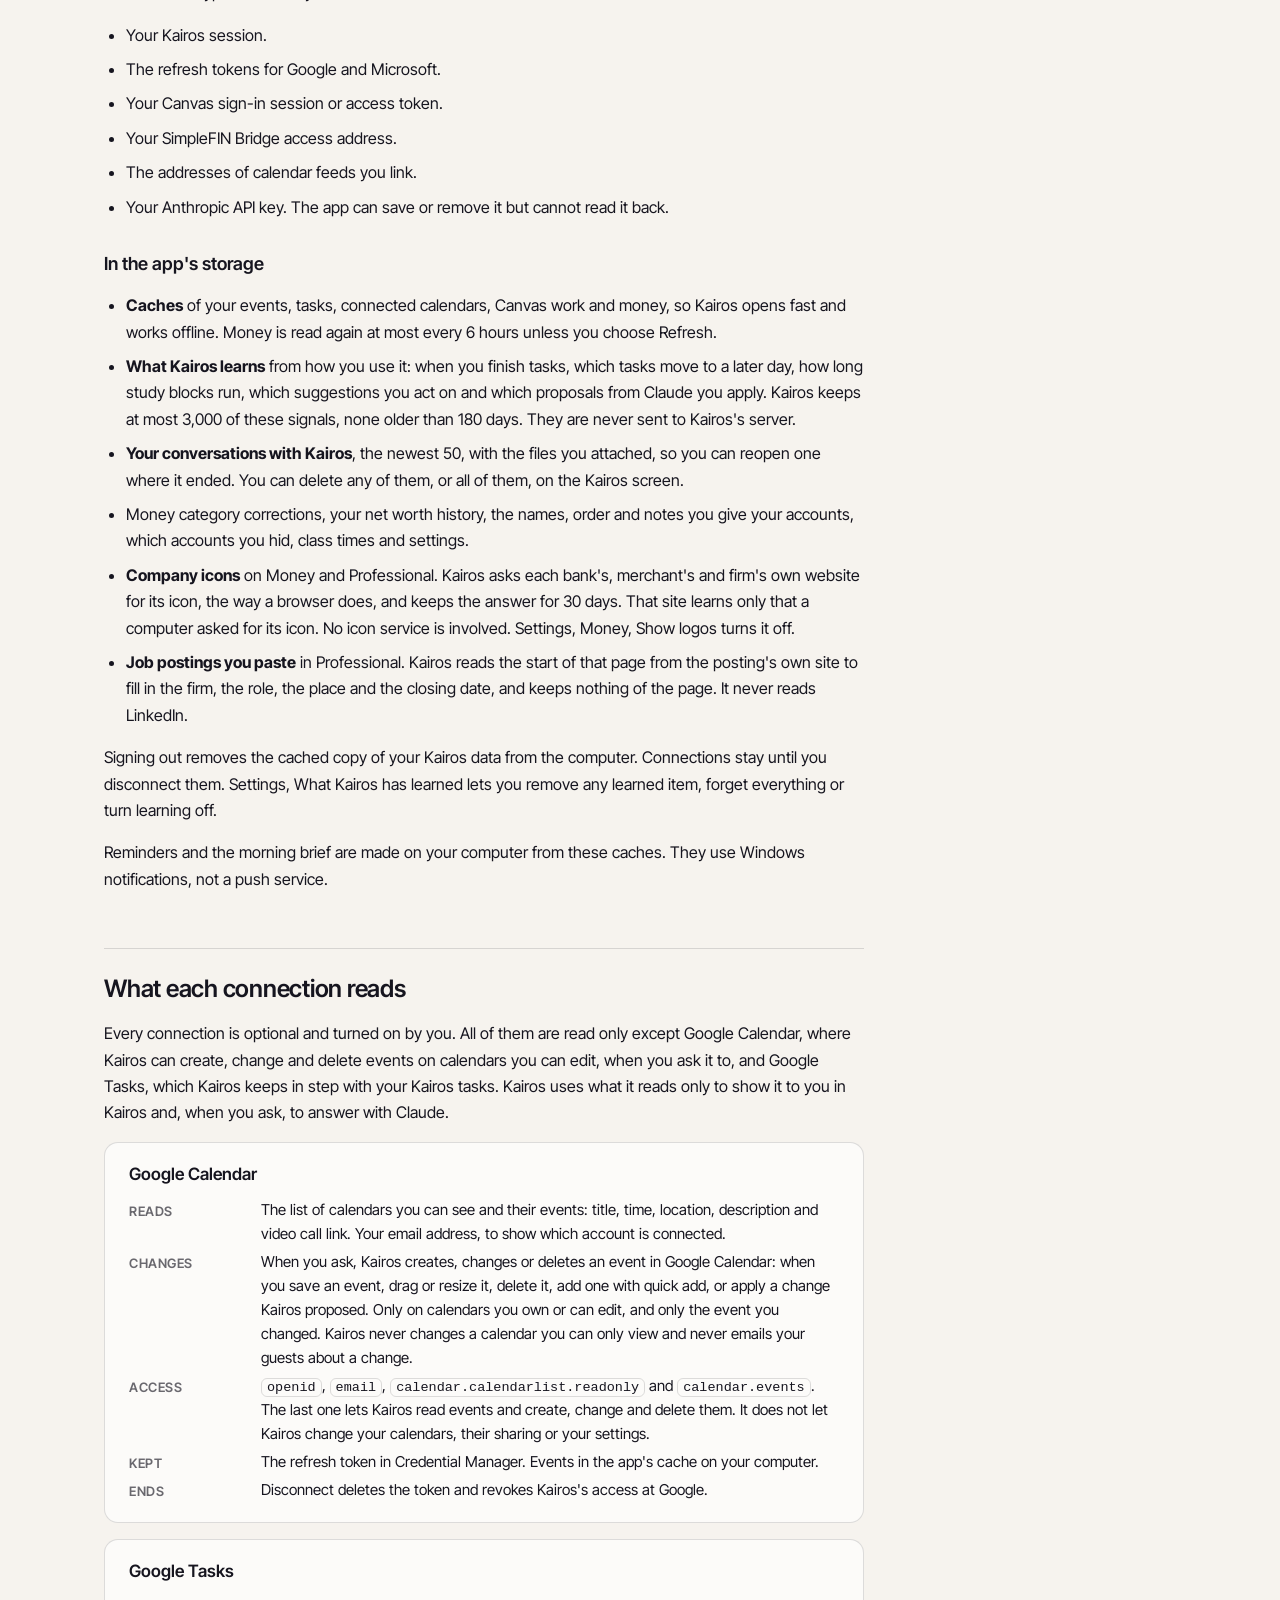
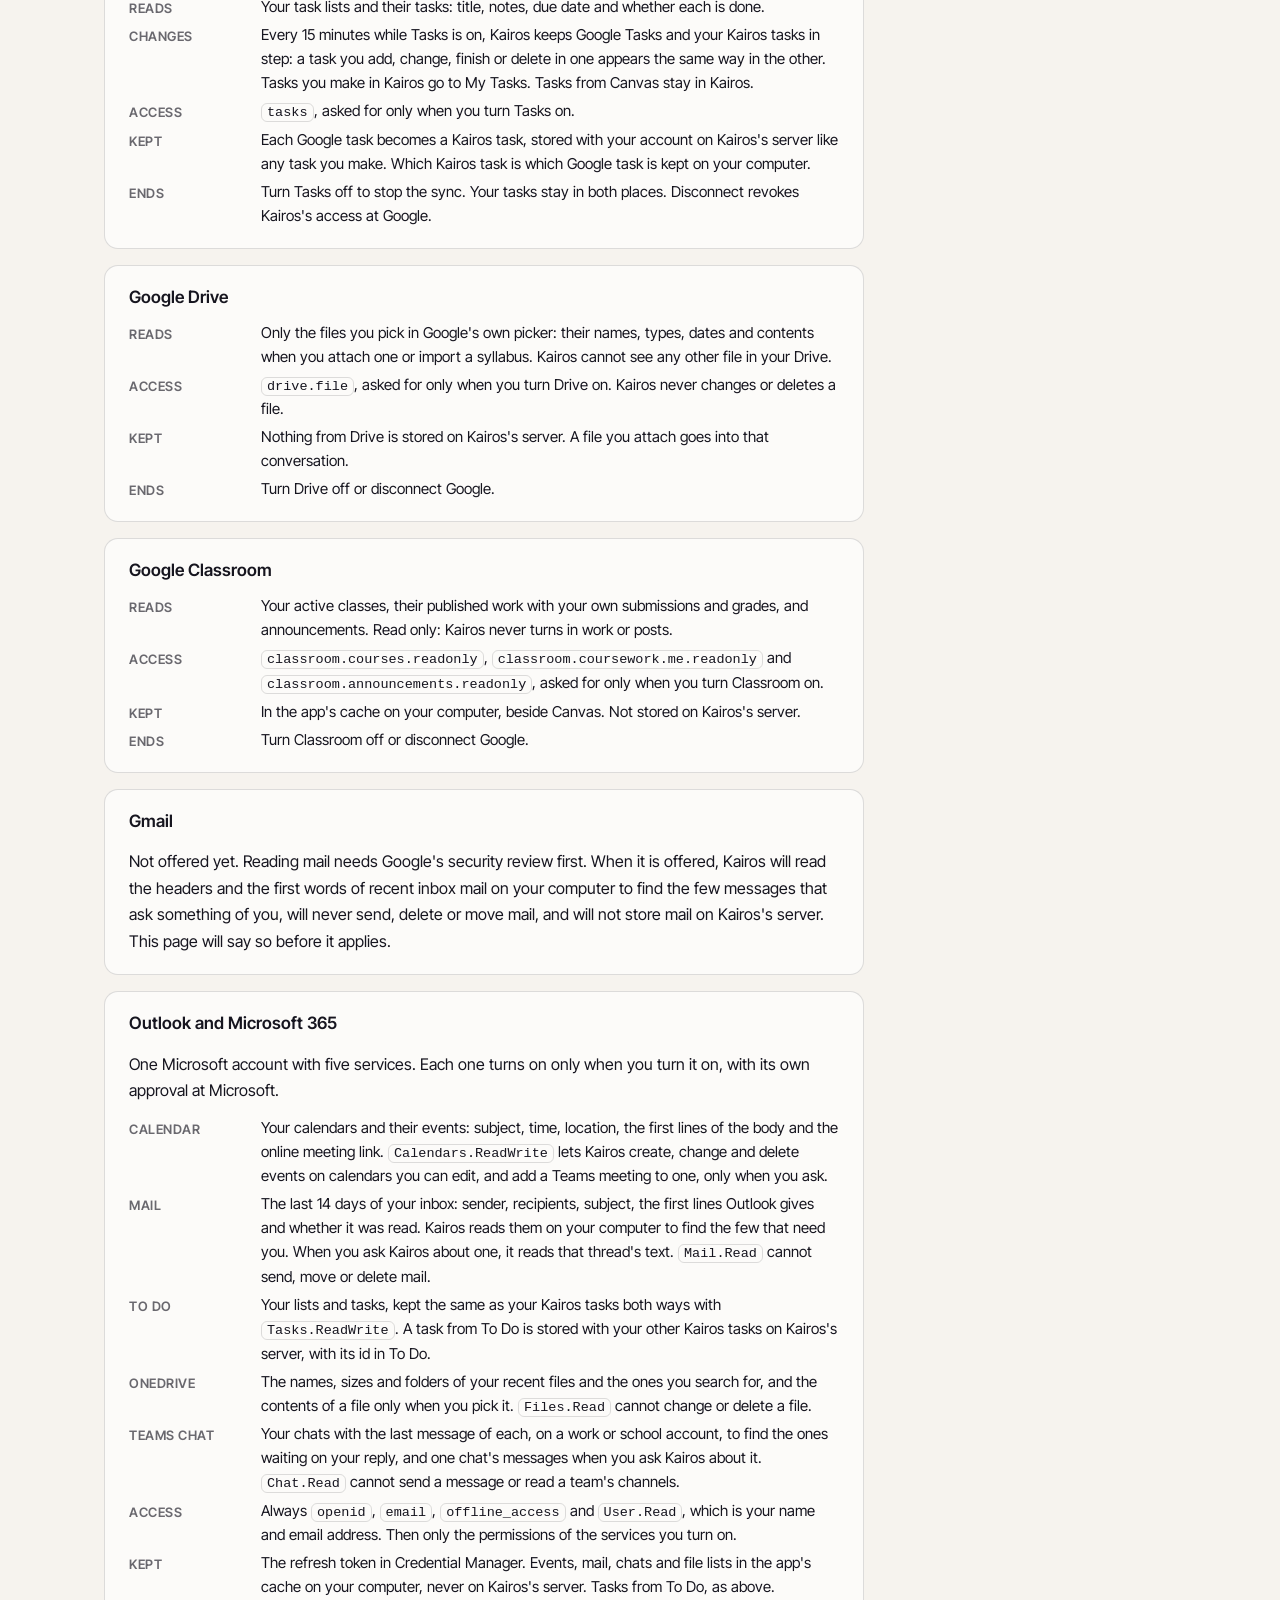
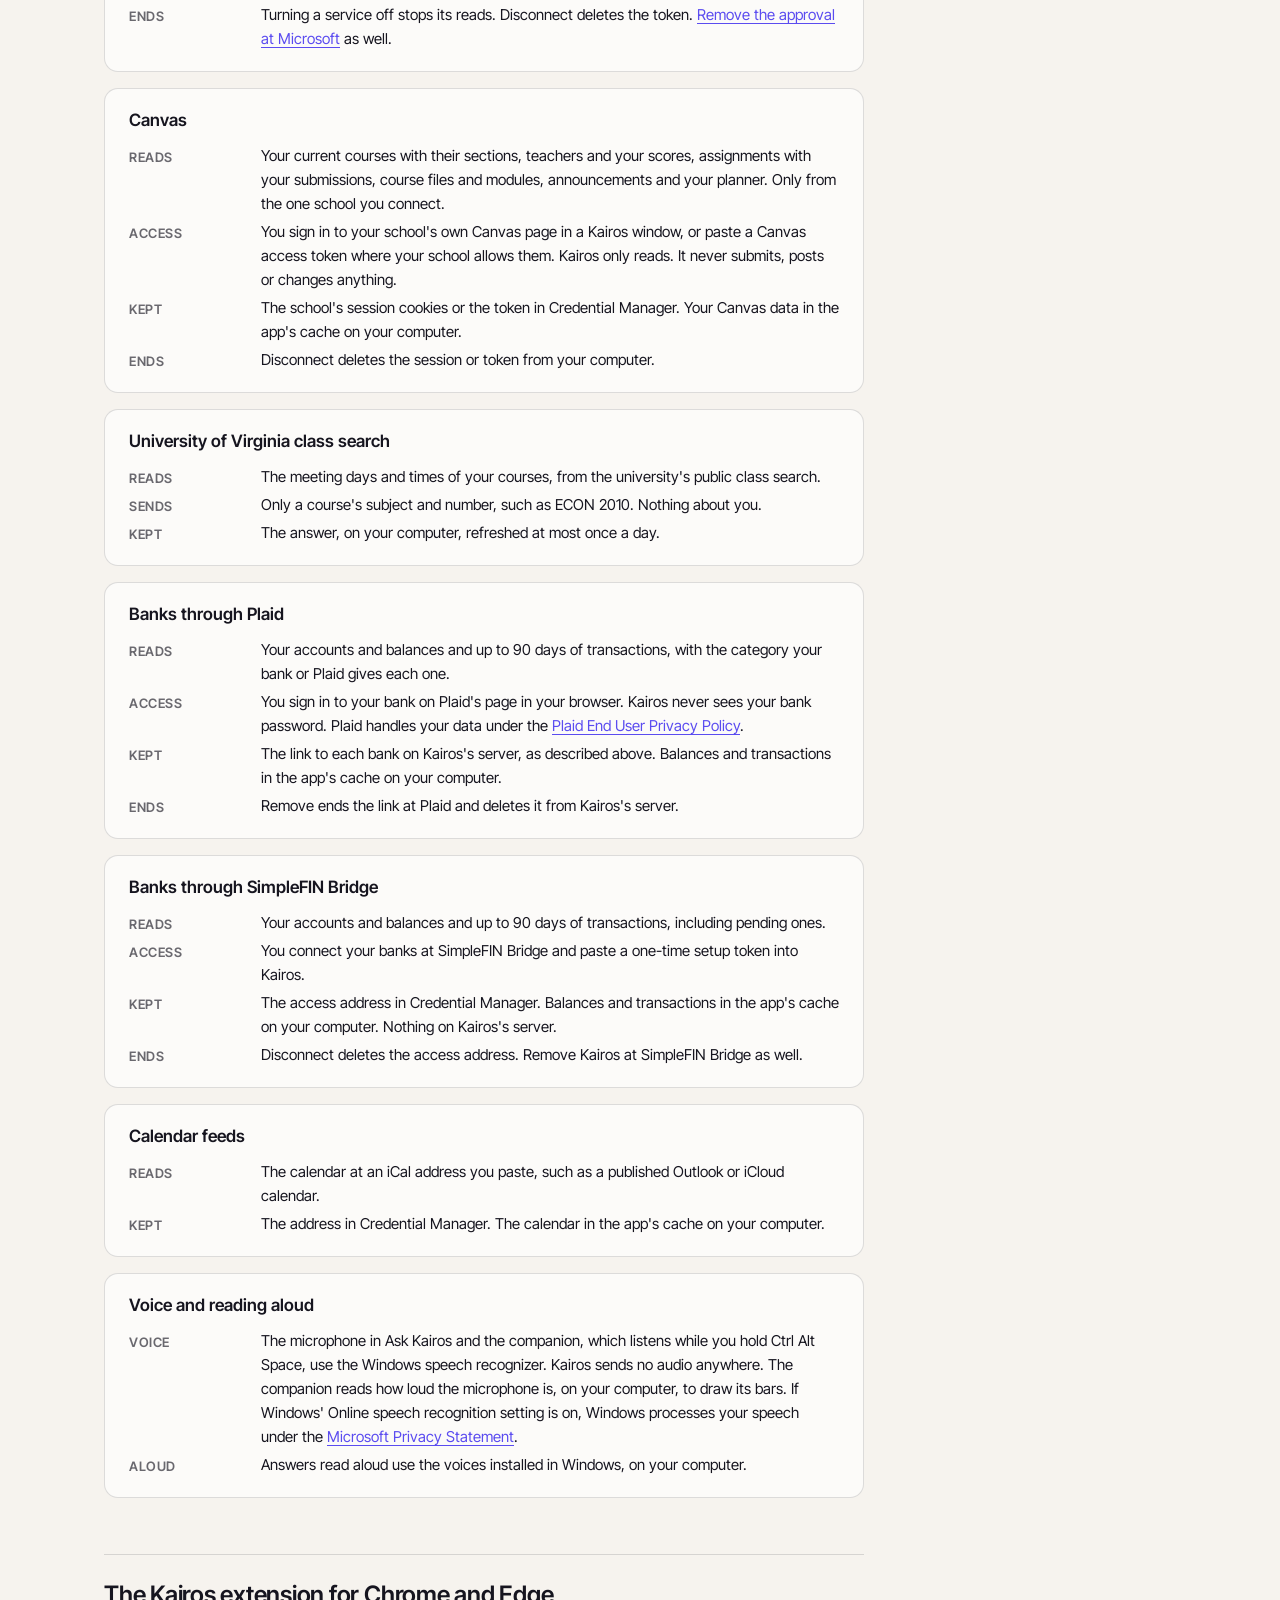
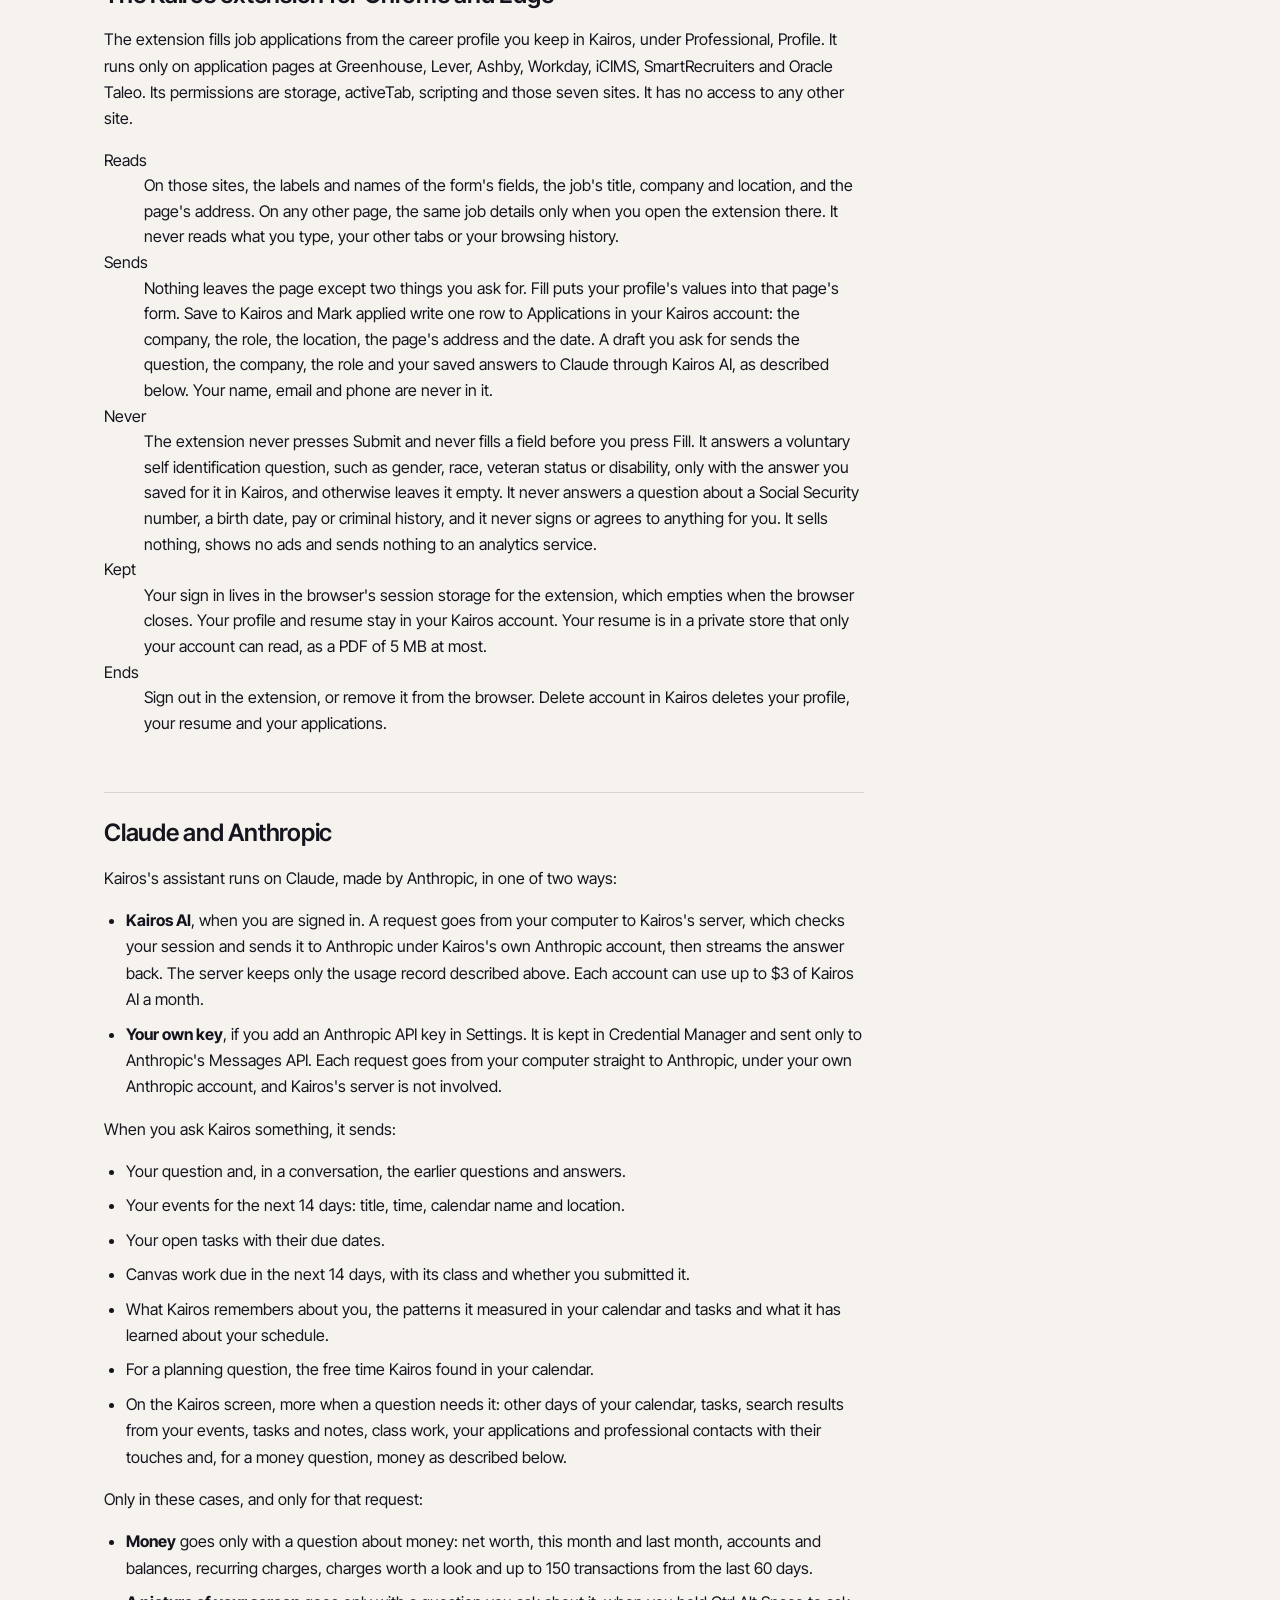
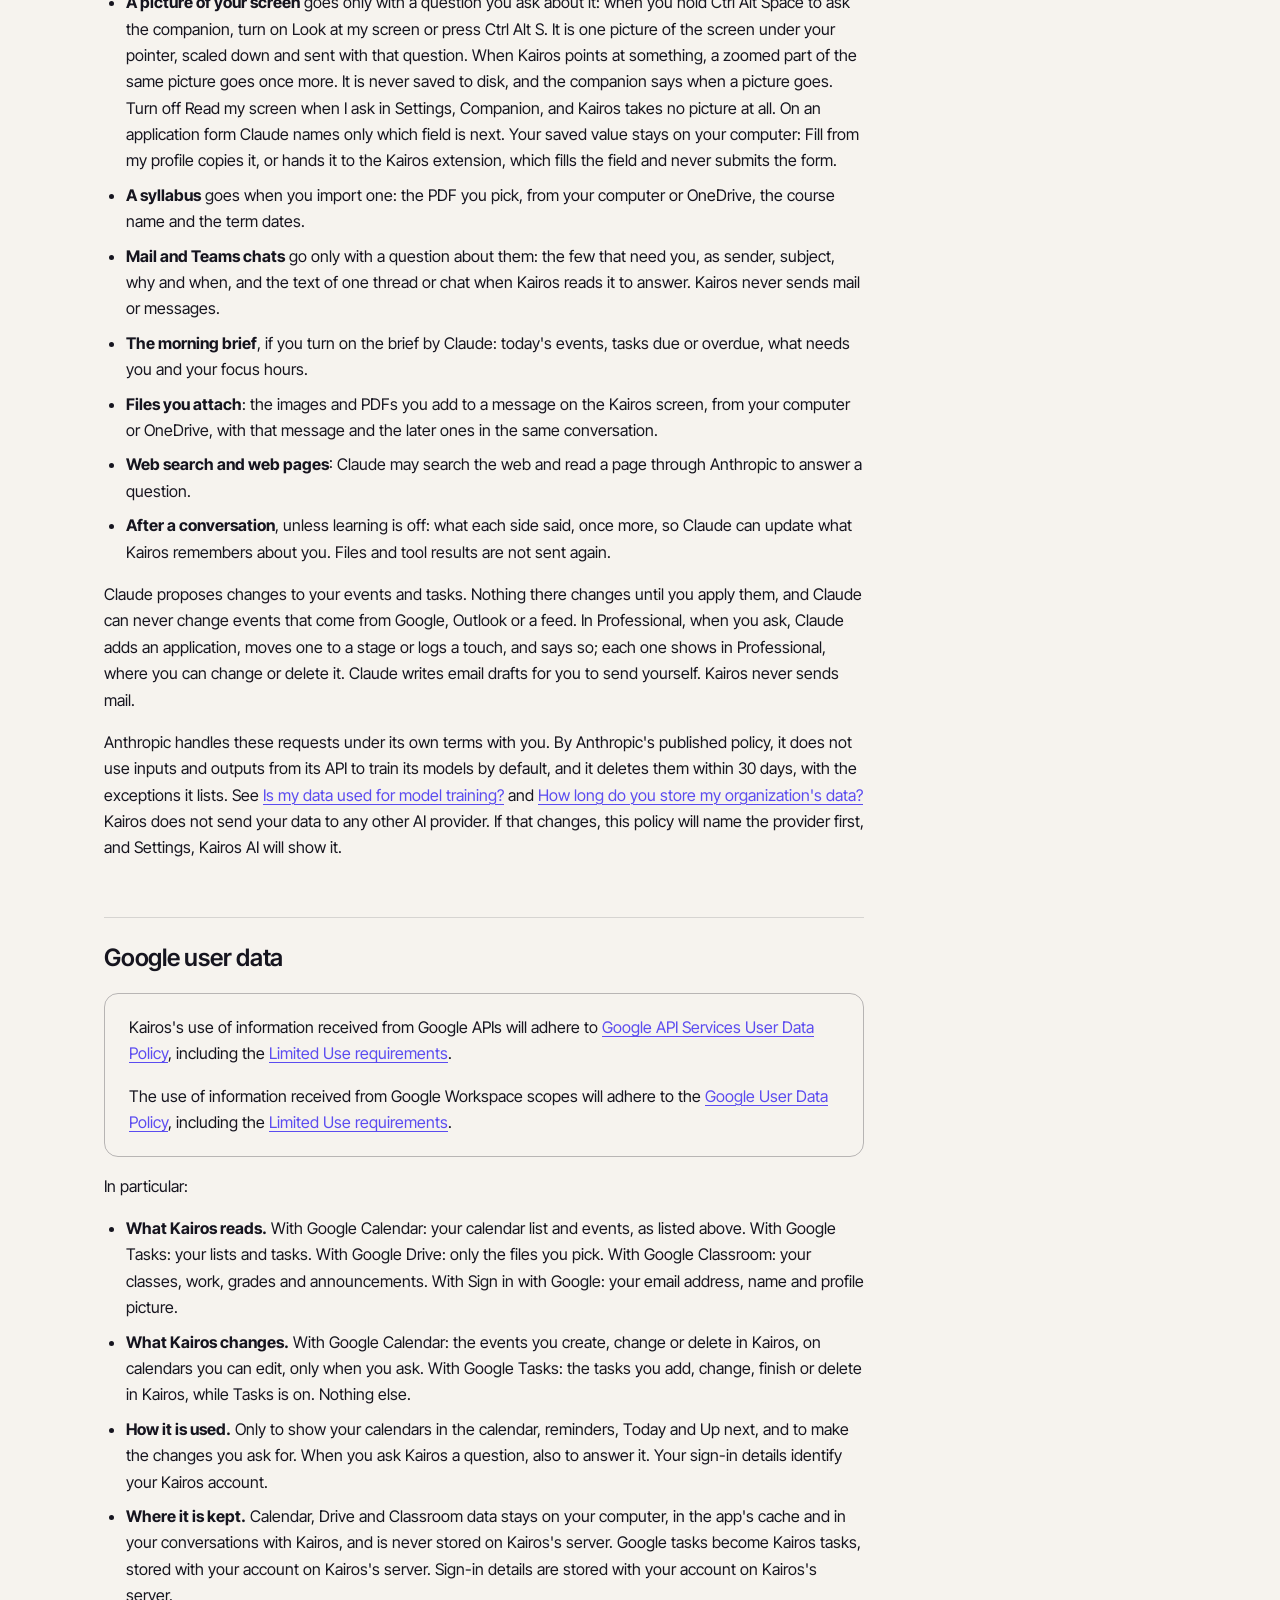
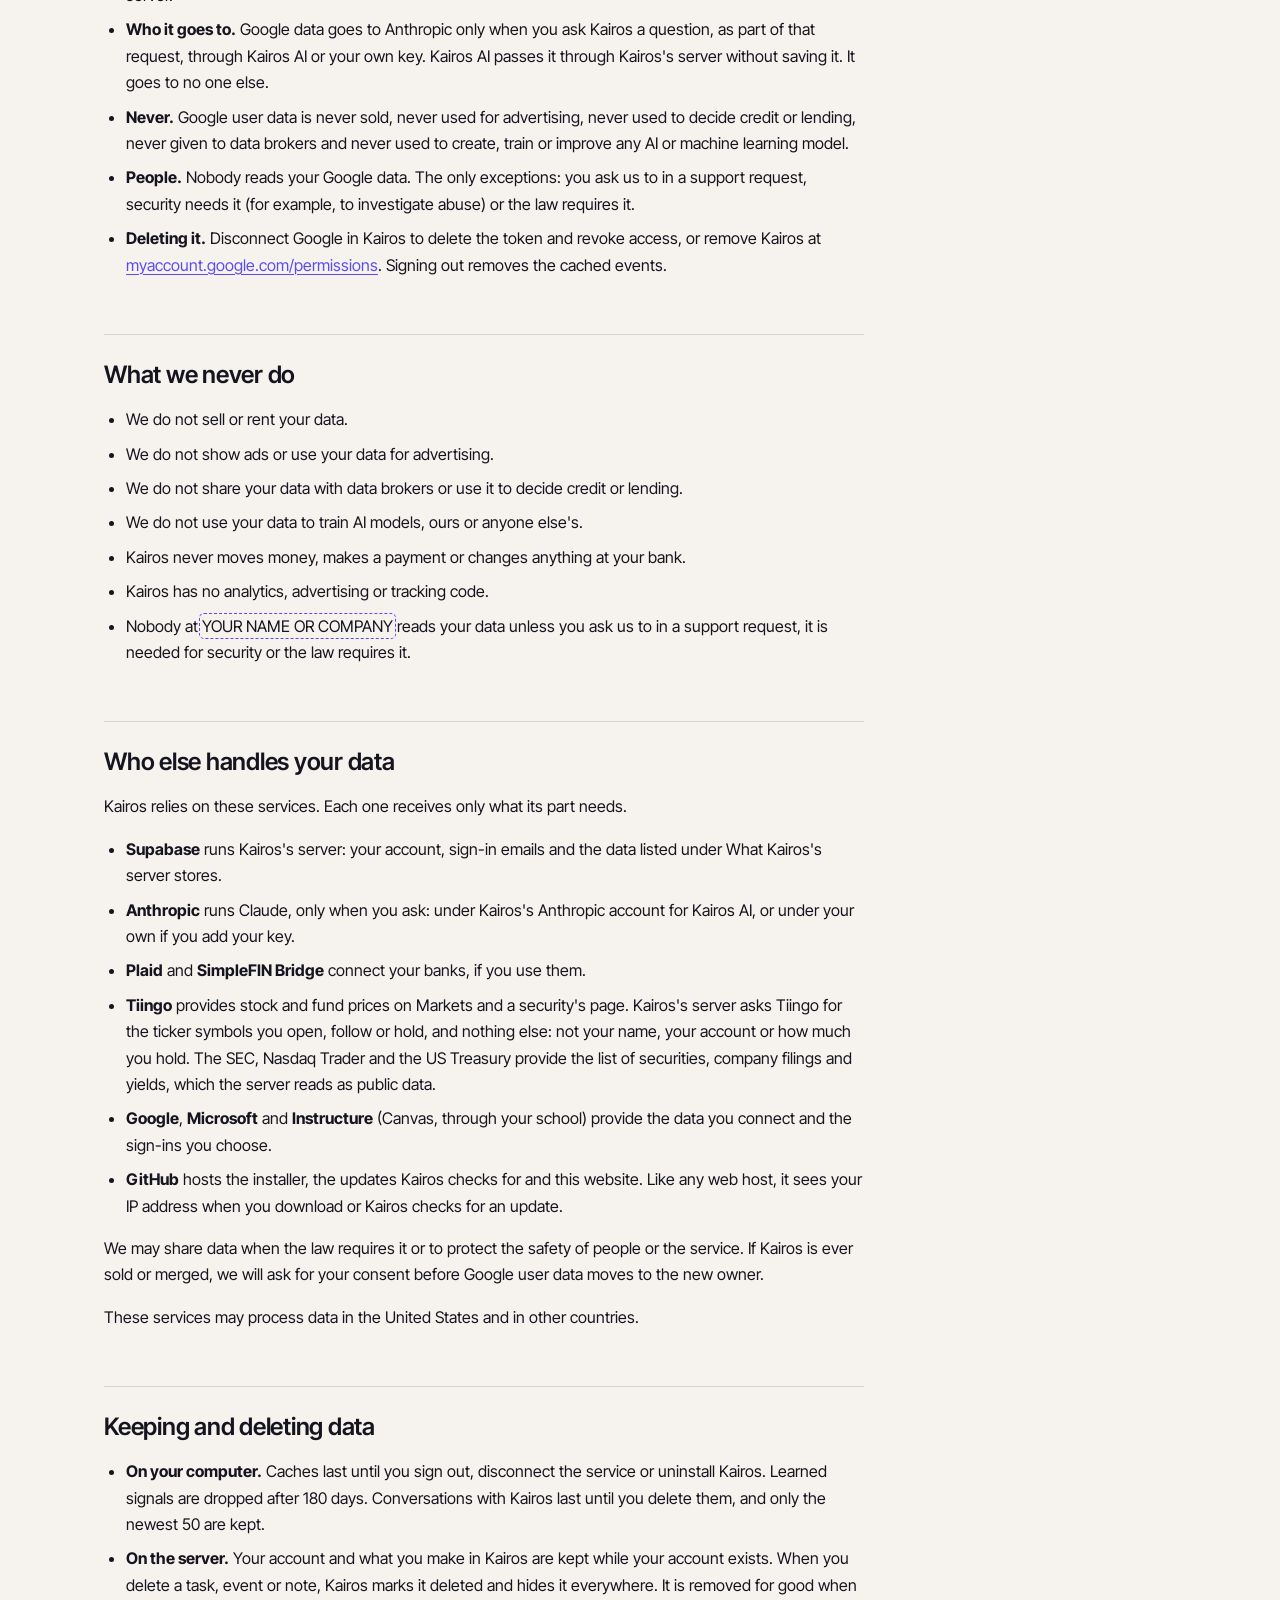
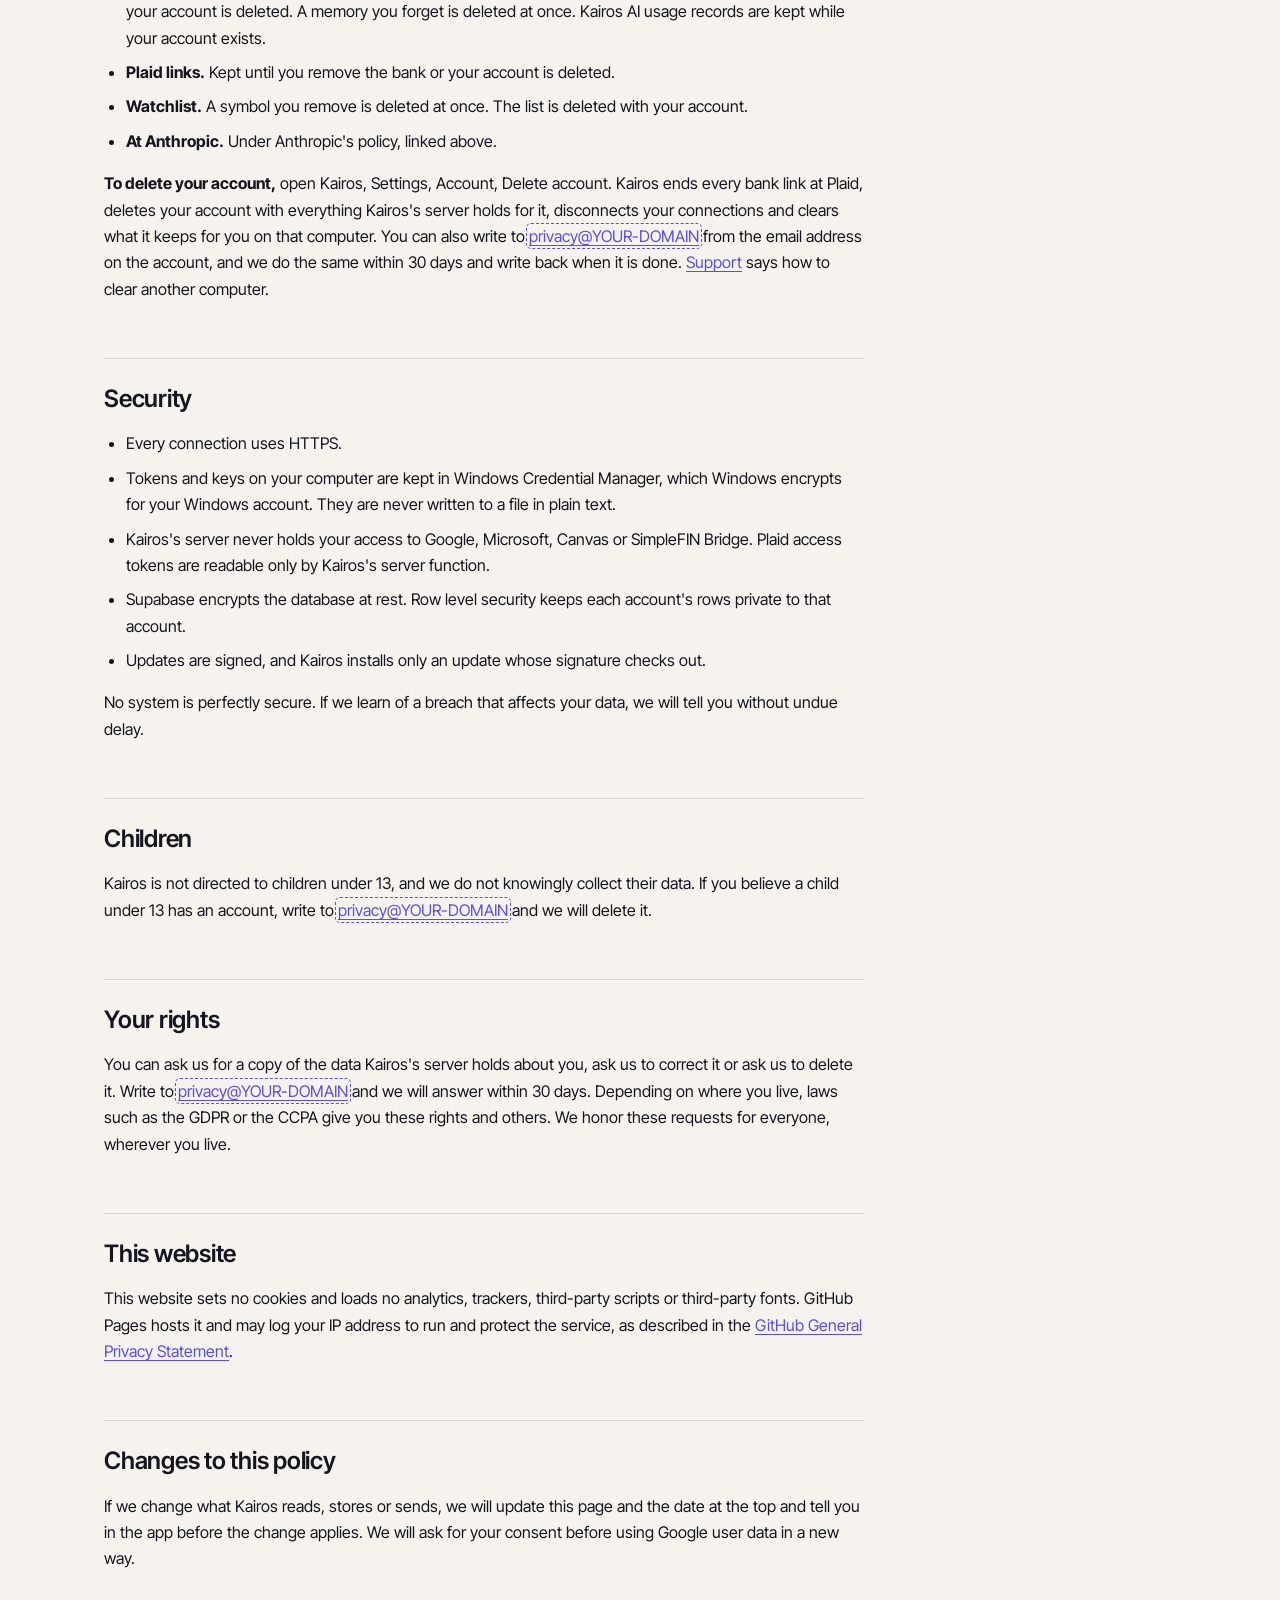
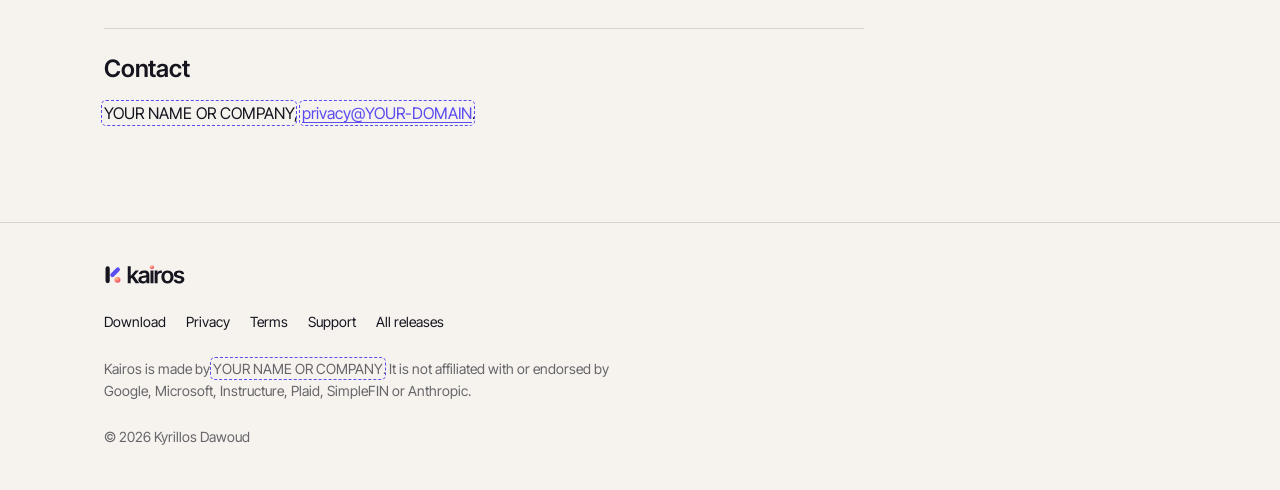
==== commit 14e2436d: "Site from KyrillosDawoud7/kairos@33aabf0" ====
--- a/privacy.html
+++ b/privacy.html
@@ -35,7 +35,7 @@
       <nav class="site-nav" aria-label="Main">
         <a class="nav-text" href="privacy.html" aria-current="page">Privacy</a>
         <a class="nav-text" href="support.html">Support</a>
-        <a class="button small" href="https://github.com/KyrillosDawoud/kairos-releases/releases/latest">Download</a>
+        <a class="button small" href="https://github.com/KyrillosDawoud7/kairos-releases/releases/latest">Download</a>
       </nav>
     </div>
   </header>
@@ -50,8 +50,9 @@
         <h2 id="short">The short version</h2>
         <ul>
           <li>Kairos reads only the services you connect, and reads them only to show them to you.</li>
-          <li>Access to Google, Outlook, Canvas and SimpleFIN Bridge stays on your computer, in Windows Credential Manager.</li>
-          <li>Kairos's server keeps your account, the tasks, events and notes you make in Kairos, what Kairos remembers about you and the links to banks you connect through Plaid.</li>
+          <li>Access to Google, Microsoft, Canvas and SimpleFIN Bridge stays on your computer, in Windows Credential Manager.</li>
+          <li>Kairos's server keeps your account, the tasks, events and notes you make in Kairos, tasks from Microsoft To Do if you turn it on, the applications and professional contacts you track, what Kairos remembers about you, the symbols on your Markets watchlist and the links to banks you connect through Plaid.</li>
+          <li>Your mail and Teams chats are read on your computer and never stored on Kairos's server. Kairos never sends mail or messages.</li>
           <li>Your data goes to Anthropic only when you ask Kairos something: through Kairos AI on Kairos's server, or through your own Anthropic API key if you add one.</li>
           <li>Your conversations with Kairos stay on your computer.</li>
           <li>We do not sell your data, show ads or use your data to train AI models.</li>
@@ -67,6 +68,7 @@
           <li><a href="#server">What Kairos's server stores</a></li>
           <li><a href="#computer">What stays on your computer</a></li>
           <li><a href="#connections">What each connection reads</a></li>
+          <li><a href="#extension">The Kairos extension</a></li>
           <li><a href="#claude">Claude and Anthropic</a></li>
           <li><a href="#google">Google user data</a></li>
           <li><a href="#never">What we never do</a></li>
@@ -98,11 +100,15 @@
       <ul>
         <li>Your account, as described above.</li>
         <li>What you make in Kairos: your tasks, the events you create in Kairos, your notes, your Kairos calendars and the links between them.</li>
+        <li><strong>Your applications and network</strong> in Professional: each application you track (the firm, its site, the role, the place, the stage and each stage it reached with its date, the deadline, the next step, pay, notes and the link to the posting), the people you add (the name, firm, title, team, school, email and LinkedIn link you type, how you met and when to follow up), the touches you log with them and who is on which application. You can edit or delete each one. Kairos never reads LinkedIn.</li>
         <li><strong>What Kairos remembers about you:</strong> short sentences you add in Settings, Memory, and the ones Kairos saves as you talk, such as a goal or a routine, so it knows you on every device. You can edit or forget each one.</li>
+        <li><strong>Your Markets watchlist:</strong> the ticker symbols you follow and their order, so the list is the same on every computer. Nothing else about a symbol, no amount and no account.</li>
         <li>For each bank you connect through Plaid: the item id Plaid gives it, the bank's name, the access token Plaid issues for it and the last error code Plaid reported. Only Kairos's server function can read the access token. The app never receives it.</li>
         <li>For each Kairos AI request, a usage record: which part of Kairos asked, the model, the number of tokens and the cost. Not the request and not the answer.</li>
-      </ul>
-      <p>Each account's rows are protected by row level security, so only your signed-in account can read them. Events from Google Calendar, Outlook and calendar feeds, your Canvas data, your balances and transactions, your conversations with Kairos and your Anthropic key are not stored on the server. Balances and transactions from Plaid, and Kairos AI requests and answers, pass through the server and are not saved there.</p>
+        <li><strong>Your career profile,</strong> if you fill one in Professional, Profile: the facts the Kairos extension fills applications from, your answers to common questions, the voluntary self identification answers you chose to save and your resume, a PDF in a private store only your account can read.</li>
+      </ul>
+      <p>Kairos's server also keeps a shared cache of public market data, such as a stock's price, a company's SEC filings and the Treasury's yields, so many people reading one symbol cost one request. It holds nothing about you or your account.</p>
+      <p>Each account's rows are protected by row level security, so only your signed-in account can read them. Events from Google Calendar, Outlook and calendar feeds, your mail, Teams chats and OneDrive files, your Canvas data, your balances and transactions, your conversations with Kairos and your Anthropic key are not stored on the server. Balances and transactions from Plaid, and Kairos AI requests and answers, pass through the server and are not saved there.</p>
       <p>Like any web service, Supabase keeps request logs, including IP addresses, for a short time to run and protect the service.</p>
 
       <h2 id="computer">What stays on your computer</h2>
@@ -111,7 +117,7 @@
       <p>Windows encrypts these for your Windows account:</p>
       <ul>
         <li>Your Kairos session.</li>
-        <li>The refresh tokens for Google Calendar and Outlook.</li>
+        <li>The refresh tokens for Google and Microsoft.</li>
         <li>Your Canvas sign-in session or access token.</li>
         <li>Your SimpleFIN Bridge access address.</li>
         <li>The addresses of calendar feeds you link.</li>
@@ -123,13 +129,14 @@
         <li><strong>What Kairos learns</strong> from how you use it: when you finish tasks, which tasks move to a later day, how long study blocks run, which suggestions you act on and which proposals from Claude you apply. Kairos keeps at most 3,000 of these signals, none older than 180 days. They are never sent to Kairos's server.</li>
         <li><strong>Your conversations with Kairos</strong>, the newest 50, with the files you attached, so you can reopen one where it ended. You can delete any of them, or all of them, on the Kairos screen.</li>
         <li>Money category corrections, your net worth history, the names, order and notes you give your accounts, which accounts you hid, class times and settings.</li>
-        <li><strong>Company icons</strong> on Money. Kairos asks each bank's and merchant's own website for its icon, the way a browser does, and keeps the answer for 30 days. That site learns only that a computer asked for its icon. No icon service is involved. Settings, Money, Show logos turns it off.</li>
+        <li><strong>Company icons</strong> on Money and Professional. Kairos asks each bank's, merchant's and firm's own website for its icon, the way a browser does, and keeps the answer for 30 days. That site learns only that a computer asked for its icon. No icon service is involved. Settings, Money, Show logos turns it off.</li>
+        <li><strong>Job postings you paste</strong> in Professional. Kairos reads the start of that page from the posting's own site to fill in the firm, the role, the place and the closing date, and keeps nothing of the page. It never reads LinkedIn.</li>
       </ul>
       <p>Signing out removes the cached copy of your Kairos data from the computer. Connections stay until you disconnect them. Settings, What Kairos has learned lets you remove any learned item, forget everything or turn learning off.</p>
       <p>Reminders and the morning brief are made on your computer from these caches. They use Windows notifications, not a push service.</p>
 
       <h2 id="connections">What each connection reads</h2>
-      <p>Every connection is optional and turned on by you. All of them are read only except Google Calendar, where Kairos can create, change and delete events on calendars you can edit, when you ask it to. Kairos uses what it reads only to show it to you in Kairos and, when you ask, to answer with Claude.</p>
+      <p>Every connection is optional and turned on by you. All of them are read only except Google Calendar, where Kairos can create, change and delete events on calendars you can edit, when you ask it to, and Google Tasks, which Kairos keeps in step with your Kairos tasks. Kairos uses what it reads only to show it to you in Kairos and, when you ask, to answer with Claude.</p>
 
       <section class="service" aria-labelledby="c-google">
         <h3 id="c-google">Google Calendar</h3>
@@ -147,17 +154,75 @@
         </dl>
       </section>
 
+      <section class="service" aria-labelledby="c-google-tasks">
+        <h3 id="c-google-tasks">Google Tasks</h3>
+        <dl>
+          <dt>Reads</dt>
+          <dd>Your task lists and their tasks: title, notes, due date and whether each is done.</dd>
+          <dt>Changes</dt>
+          <dd>Every 15 minutes while Tasks is on, Kairos keeps Google Tasks and your Kairos tasks in step: a task you add, change, finish or delete in one appears the same way in the other. Tasks you make in Kairos go to My Tasks. Tasks from Canvas stay in Kairos.</dd>
+          <dt>Access</dt>
+          <dd><code>tasks</code>, asked for only when you turn Tasks on.</dd>
+          <dt>Kept</dt>
+          <dd>Each Google task becomes a Kairos task, stored with your account on Kairos's server like any task you make. Which Kairos task is which Google task is kept on your computer.</dd>
+          <dt>Ends</dt>
+          <dd>Turn Tasks off to stop the sync. Your tasks stay in both places. Disconnect revokes Kairos's access at Google.</dd>
+        </dl>
+      </section>
+
+      <section class="service" aria-labelledby="c-google-drive">
+        <h3 id="c-google-drive">Google Drive</h3>
+        <dl>
+          <dt>Reads</dt>
+          <dd>Only the files you pick in Google's own picker: their names, types, dates and contents when you attach one or import a syllabus. Kairos cannot see any other file in your Drive.</dd>
+          <dt>Access</dt>
+          <dd><code>drive.file</code>, asked for only when you turn Drive on. Kairos never changes or deletes a file.</dd>
+          <dt>Kept</dt>
+          <dd>Nothing from Drive is stored on Kairos's server. A file you attach goes into that conversation.</dd>
+          <dt>Ends</dt>
+          <dd>Turn Drive off or disconnect Google.</dd>
+        </dl>
+      </section>
+
+      <section class="service" aria-labelledby="c-google-classroom">
+        <h3 id="c-google-classroom">Google Classroom</h3>
+        <dl>
+          <dt>Reads</dt>
+          <dd>Your active classes, their published work with your own submissions and grades, and announcements. Read only: Kairos never turns in work or posts.</dd>
+          <dt>Access</dt>
+          <dd><code>classroom.courses.readonly</code>, <code>classroom.coursework.me.readonly</code> and <code>classroom.announcements.readonly</code>, asked for only when you turn Classroom on.</dd>
+          <dt>Kept</dt>
+          <dd>In the app's cache on your computer, beside Canvas. Not stored on Kairos's server.</dd>
+          <dt>Ends</dt>
+          <dd>Turn Classroom off or disconnect Google.</dd>
+        </dl>
+      </section>
+
+      <section class="service" aria-labelledby="c-gmail">
+        <h3 id="c-gmail">Gmail</h3>
+        <p>Not offered yet. Reading mail needs Google's security review first. When it is offered, Kairos will read the headers and the first words of recent inbox mail on your computer to find the few messages that ask something of you, will never send, delete or move mail, and will not store mail on Kairos's server. This page will say so before it applies.</p>
+      </section>
+
       <section class="service" aria-labelledby="c-outlook">
         <h3 id="c-outlook">Outlook and Microsoft 365</h3>
-        <dl>
-          <dt>Reads</dt>
-          <dd>Your calendar events: subject, time, location, the first lines of the body and the online meeting link. Your email address.</dd>
-          <dt>Access</dt>
-          <dd><code>openid</code>, <code>email</code>, <code>offline_access</code>, <code>User.Read</code> and <code>Calendars.Read</code>. Kairos cannot read your mail or change your calendar.</dd>
-          <dt>Kept</dt>
-          <dd>The refresh token in Credential Manager. Events in the app's cache on your computer.</dd>
-          <dt>Ends</dt>
-          <dd>Disconnect deletes the token. <a href="support.html#outlook">Remove the approval at Microsoft</a> as well.</dd>
+        <p>One Microsoft account with five services. Each one turns on only when you turn it on, with its own approval at Microsoft.</p>
+        <dl>
+          <dt>Calendar</dt>
+          <dd>Your calendars and their events: subject, time, location, the first lines of the body and the online meeting link. <code>Calendars.ReadWrite</code> lets Kairos create, change and delete events on calendars you can edit, and add a Teams meeting to one, only when you ask.</dd>
+          <dt>Mail</dt>
+          <dd>The last 14 days of your inbox: sender, recipients, subject, the first lines Outlook gives and whether it was read. Kairos reads them on your computer to find the few that need you. When you ask Kairos about one, it reads that thread's text. <code>Mail.Read</code> cannot send, move or delete mail.</dd>
+          <dt>To Do</dt>
+          <dd>Your lists and tasks, kept the same as your Kairos tasks both ways with <code>Tasks.ReadWrite</code>. A task from To Do is stored with your other Kairos tasks on Kairos's server, with its id in To Do.</dd>
+          <dt>OneDrive</dt>
+          <dd>The names, sizes and folders of your recent files and the ones you search for, and the contents of a file only when you pick it. <code>Files.Read</code> cannot change or delete a file.</dd>
+          <dt>Teams chat</dt>
+          <dd>Your chats with the last message of each, on a work or school account, to find the ones waiting on your reply, and one chat's messages when you ask Kairos about it. <code>Chat.Read</code> cannot send a message or read a team's channels.</dd>
+          <dt>Access</dt>
+          <dd>Always <code>openid</code>, <code>email</code>, <code>offline_access</code> and <code>User.Read</code>, which is your name and email address. Then only the permissions of the services you turn on.</dd>
+          <dt>Kept</dt>
+          <dd>The refresh token in Credential Manager. Events, mail, chats and file lists in the app's cache on your computer, never on Kairos's server. Tasks from To Do, as above.</dd>
+          <dt>Ends</dt>
+          <dd>Turning a service off stops its reads. Disconnect deletes the token. <a href="support.html#outlook">Remove the approval at Microsoft</a> as well.</dd>
         </dl>
       </section>
 
@@ -229,11 +294,26 @@
         <h3 id="c-voice">Voice and reading aloud</h3>
         <dl>
           <dt>Voice</dt>
-          <dd>The microphone in Ask Kairos uses the Windows speech recognizer. Kairos sends no audio anywhere. If Windows' Online speech recognition setting is on, Windows processes your speech under the <a href="https://privacy.microsoft.com/privacystatement">Microsoft Privacy Statement</a>.</dd>
+          <dd>The microphone in Ask Kairos and the companion, which listens while you hold Ctrl Alt Space, use the Windows speech recognizer. Kairos sends no audio anywhere. The companion reads how loud the microphone is, on your computer, to draw its bars. If Windows' Online speech recognition setting is on, Windows processes your speech under the <a href="https://privacy.microsoft.com/privacystatement">Microsoft Privacy Statement</a>.</dd>
           <dt>Aloud</dt>
           <dd>Answers read aloud use the voices installed in Windows, on your computer.</dd>
         </dl>
       </section>
+
+      <h2 id="extension">The Kairos extension for Chrome and Edge</h2>
+      <p>The extension fills job applications from the career profile you keep in Kairos, under Professional, Profile. It runs only on application pages at Greenhouse, Lever, Ashby, Workday, iCIMS, SmartRecruiters and Oracle Taleo. Its permissions are storage, activeTab, scripting and those seven sites. It has no access to any other site.</p>
+      <dl>
+        <dt>Reads</dt>
+        <dd>On those sites, the labels and names of the form's fields, the job's title, company and location, and the page's address. On any other page, the same job details only when you open the extension there. It never reads what you type, your other tabs or your browsing history.</dd>
+        <dt>Sends</dt>
+        <dd>Nothing leaves the page except two things you ask for. Fill puts your profile's values into that page's form. Save to Kairos and Mark applied write one row to Applications in your Kairos account: the company, the role, the location, the page's address and the date. A draft you ask for sends the question, the company, the role and your saved answers to Claude through Kairos AI, as described below. Your name, email and phone are never in it.</dd>
+        <dt>Never</dt>
+        <dd>The extension never presses Submit and never fills a field before you press Fill. It answers a voluntary self identification question, such as gender, race, veteran status or disability, only with the answer you saved for it in Kairos, and otherwise leaves it empty. It never answers a question about a Social Security number, a birth date, pay or criminal history, and it never signs or agrees to anything for you. It sells nothing, shows no ads and sends nothing to an analytics service.</dd>
+        <dt>Kept</dt>
+        <dd>Your sign in lives in the browser's session storage for the extension, which empties when the browser closes. Your profile and resume stay in your Kairos account. Your resume is in a private store that only your account can read, as a PDF of 5 MB at most.</dd>
+        <dt>Ends</dt>
+        <dd>Sign out in the extension, or remove it from the browser. Delete account in Kairos deletes your profile, your resume and your applications.</dd>
+      </dl>
 
       <h2 id="claude">Claude and Anthropic</h2>
       <p>Kairos's assistant runs on Claude, made by Anthropic, in one of two ways:</p>
@@ -249,19 +329,20 @@
         <li>Canvas work due in the next 14 days, with its class and whether you submitted it.</li>
         <li>What Kairos remembers about you, the patterns it measured in your calendar and tasks and what it has learned about your schedule.</li>
         <li>For a planning question, the free time Kairos found in your calendar.</li>
-        <li>On the Kairos screen, more when a question needs it: other days of your calendar, tasks, search results from your events, tasks and notes, class work and, for a money question, money as described below.</li>
+        <li>On the Kairos screen, more when a question needs it: other days of your calendar, tasks, search results from your events, tasks and notes, class work, your applications and professional contacts with their touches and, for a money question, money as described below.</li>
       </ul>
       <p>Only in these cases, and only for that request:</p>
       <ul>
         <li><strong>Money</strong> goes only with a question about money: net worth, this month and last month, accounts and balances, recurring charges, charges worth a look and up to 150 transactions from the last 60 days.</li>
-        <li><strong>A picture of your screen</strong> goes only when you turn on Look at my screen or press Ctrl Alt S: one picture of the screen under your pointer, scaled down and sent with that question. It is never saved to disk.</li>
-        <li><strong>A syllabus</strong> goes when you import one: the PDF you pick, the course name and the term dates.</li>
+        <li><strong>A picture of your screen</strong> goes only with a question you ask about it: when you hold Ctrl Alt Space to ask the companion, turn on Look at my screen or press Ctrl Alt S. It is one picture of the screen under your pointer, scaled down and sent with that question. When Kairos points at something, a zoomed part of the same picture goes once more. It is never saved to disk, and the companion says when a picture goes. Turn off Read my screen when I ask in Settings, Companion, and Kairos takes no picture at all. On an application form Claude names only which field is next. Your saved value stays on your computer: Fill from my profile copies it, or hands it to the Kairos extension, which fills the field and never submits the form.</li>
+        <li><strong>A syllabus</strong> goes when you import one: the PDF you pick, from your computer or OneDrive, the course name and the term dates.</li>
+        <li><strong>Mail and Teams chats</strong> go only with a question about them: the few that need you, as sender, subject, why and when, and the text of one thread or chat when Kairos reads it to answer. Kairos never sends mail or messages.</li>
         <li><strong>The morning brief</strong>, if you turn on the brief by Claude: today's events, tasks due or overdue, what needs you and your focus hours.</li>
-        <li><strong>Files you attach</strong>: the images and PDFs you add to a message on the Kairos screen, with that message and the later ones in the same conversation.</li>
+        <li><strong>Files you attach</strong>: the images and PDFs you add to a message on the Kairos screen, from your computer or OneDrive, with that message and the later ones in the same conversation.</li>
         <li><strong>Web search and web pages</strong>: Claude may search the web and read a page through Anthropic to answer a question.</li>
         <li><strong>After a conversation</strong>, unless learning is off: what each side said, once more, so Claude can update what Kairos remembers about you. Files and tool results are not sent again.</li>
       </ul>
-      <p>Claude proposes changes. Nothing in Kairos changes until you apply them, and Claude can never change events that come from Google, Outlook or a feed.</p>
+      <p>Claude proposes changes to your events and tasks. Nothing there changes until you apply them, and Claude can never change events that come from Google, Outlook or a feed. In Professional, when you ask, Claude adds an application, moves one to a stage or logs a touch, and says so; each one shows in Professional, where you can change or delete it. Claude writes email drafts for you to send yourself. Kairos never sends mail.</p>
       <p>Anthropic handles these requests under its own terms with you. By Anthropic's published policy, it does not use inputs and outputs from its API to train its models by default, and it deletes them within 30 days, with the exceptions it lists. See <a href="https://privacy.claude.com/en/articles/7996868-is-my-data-used-for-model-training">Is my data used for model training?</a> and <a href="https://privacy.claude.com/en/articles/7996866-how-long-do-you-store-my-organization-s-data">How long do you store my organization's data?</a> Kairos does not send your data to any other AI provider. If that changes, this policy will name the provider first, and Settings, Kairos AI will show it.</p>
 
       <h2 id="google">Google user data</h2>
@@ -271,14 +352,14 @@
       </div>
       <p>In particular:</p>
       <ul>
-        <li><strong>What Kairos reads.</strong> With Google Calendar: your calendar list and events, as listed above. With Sign in with Google: your email address, name and profile picture.</li>
-        <li><strong>What Kairos changes.</strong> With Google Calendar: the events you create, change or delete in Kairos, on calendars you can edit, only when you ask. Nothing else.</li>
+        <li><strong>What Kairos reads.</strong> With Google Calendar: your calendar list and events, as listed above. With Google Tasks: your lists and tasks. With Google Drive: only the files you pick. With Google Classroom: your classes, work, grades and announcements. With Sign in with Google: your email address, name and profile picture.</li>
+        <li><strong>What Kairos changes.</strong> With Google Calendar: the events you create, change or delete in Kairos, on calendars you can edit, only when you ask. With Google Tasks: the tasks you add, change, finish or delete in Kairos, while Tasks is on. Nothing else.</li>
         <li><strong>How it is used.</strong> Only to show your calendars in the calendar, reminders, Today and Up next, and to make the changes you ask for. When you ask Kairos a question, also to answer it. Your sign-in details identify your Kairos account.</li>
-        <li><strong>Where it is kept.</strong> Calendar data stays on your computer, in the app's cache and in your conversations with Kairos, and is never stored on Kairos's server. Sign-in details are stored with your account on Kairos's server.</li>
-        <li><strong>Who it goes to.</strong> Calendar data goes to Anthropic only when you ask Kairos a question, as part of that request, through Kairos AI or your own key. Kairos AI passes it through Kairos's server without saving it. It goes to no one else.</li>
+        <li><strong>Where it is kept.</strong> Calendar, Drive and Classroom data stays on your computer, in the app's cache and in your conversations with Kairos, and is never stored on Kairos's server. Google tasks become Kairos tasks, stored with your account on Kairos's server. Sign-in details are stored with your account on Kairos's server.</li>
+        <li><strong>Who it goes to.</strong> Google data goes to Anthropic only when you ask Kairos a question, as part of that request, through Kairos AI or your own key. Kairos AI passes it through Kairos's server without saving it. It goes to no one else.</li>
         <li><strong>Never.</strong> Google user data is never sold, never used for advertising, never used to decide credit or lending, never given to data brokers and never used to create, train or improve any AI or machine learning model.</li>
         <li><strong>People.</strong> Nobody reads your Google data. The only exceptions: you ask us to in a support request, security needs it (for example, to investigate abuse) or the law requires it.</li>
-        <li><strong>Deleting it.</strong> Disconnect Google Calendar in Kairos to delete the token and revoke access, or remove Kairos at <a href="https://myaccount.google.com/permissions">myaccount.google.com/permissions</a>. Signing out removes the cached events.</li>
+        <li><strong>Deleting it.</strong> Disconnect Google in Kairos to delete the token and revoke access, or remove Kairos at <a href="https://myaccount.google.com/permissions">myaccount.google.com/permissions</a>. Signing out removes the cached events.</li>
       </ul>
 
       <h2 id="never">What we never do</h2>
@@ -298,6 +379,7 @@
         <li><strong>Supabase</strong> runs Kairos's server: your account, sign-in emails and the data listed under What Kairos's server stores.</li>
         <li><strong>Anthropic</strong> runs Claude, only when you ask: under Kairos's Anthropic account for Kairos AI, or under your own if you add your key.</li>
         <li><strong>Plaid</strong> and <strong>SimpleFIN Bridge</strong> connect your banks, if you use them.</li>
+        <li><strong>Tiingo</strong> provides stock and fund prices on Markets and a security's page. Kairos's server asks Tiingo for the ticker symbols you open, follow or hold, and nothing else: not your name, your account or how much you hold. The SEC, Nasdaq Trader and the US Treasury provide the list of securities, company filings and yields, which the server reads as public data.</li>
         <li><strong>Google</strong>, <strong>Microsoft</strong> and <strong>Instructure</strong> (Canvas, through your school) provide the data you connect and the sign-ins you choose.</li>
         <li><strong>GitHub</strong> hosts the installer, the updates Kairos checks for and this website. Like any web host, it sees your IP address when you download or Kairos checks for an update.</li>
       </ul>
@@ -309,6 +391,7 @@
         <li><strong>On your computer.</strong> Caches last until you sign out, disconnect the service or uninstall Kairos. Learned signals are dropped after 180 days. Conversations with Kairos last until you delete them, and only the newest 50 are kept.</li>
         <li><strong>On the server.</strong> Your account and what you make in Kairos are kept while your account exists. When you delete a task, event or note, Kairos marks it deleted and hides it everywhere. It is removed for good when your account is deleted. A memory you forget is deleted at once. Kairos AI usage records are kept while your account exists.</li>
         <li><strong>Plaid links.</strong> Kept until you remove the bank or your account is deleted.</li>
+        <li><strong>Watchlist.</strong> A symbol you remove is deleted at once. The list is deleted with your account.</li>
         <li><strong>At Anthropic.</strong> Under Anthropic's policy, linked above.</li>
       </ul>
       <p><strong>To delete your account,</strong> open Kairos, Settings, Account, Delete account. Kairos ends every bank link at Plaid, deletes your account with everything Kairos's server holds for it, disconnects your connections and clears what it keeps for you on that computer. You can also write to <a class="owner-fill" href="mailto:privacy@YOUR-DOMAIN">privacy@YOUR-DOMAIN</a> from the email address on the account, and we do the same within 30 days and write back when it is done. <a href="support.html#delete">Support</a> says how to clear another computer.</p>
@@ -347,11 +430,11 @@
         <img src="assets/brand/kairos-lockup.svg" alt="Kairos" width="81" height="24">
       </picture>
       <ul class="footer-nav">
-        <li><a href="https://github.com/KyrillosDawoud/kairos-releases/releases/latest">Download</a></li>
+        <li><a href="https://github.com/KyrillosDawoud7/kairos-releases/releases/latest">Download</a></li>
         <li><a href="privacy.html" aria-current="page">Privacy</a></li>
         <li><a href="terms.html">Terms</a></li>
         <li><a href="support.html">Support</a></li>
-        <li><a href="https://github.com/KyrillosDawoud/kairos-releases/releases">All releases</a></li>
+        <li><a href="https://github.com/KyrillosDawoud7/kairos-releases/releases">All releases</a></li>
       </ul>
       <p>Kairos is made by <span class="owner-fill">YOUR NAME OR COMPANY</span>. It is not affiliated with or endorsed by Google, Microsoft, Instructure, Plaid, SimpleFIN or Anthropic.</p>
       <p>&copy; 2026 Kyrillos Dawoud</p>
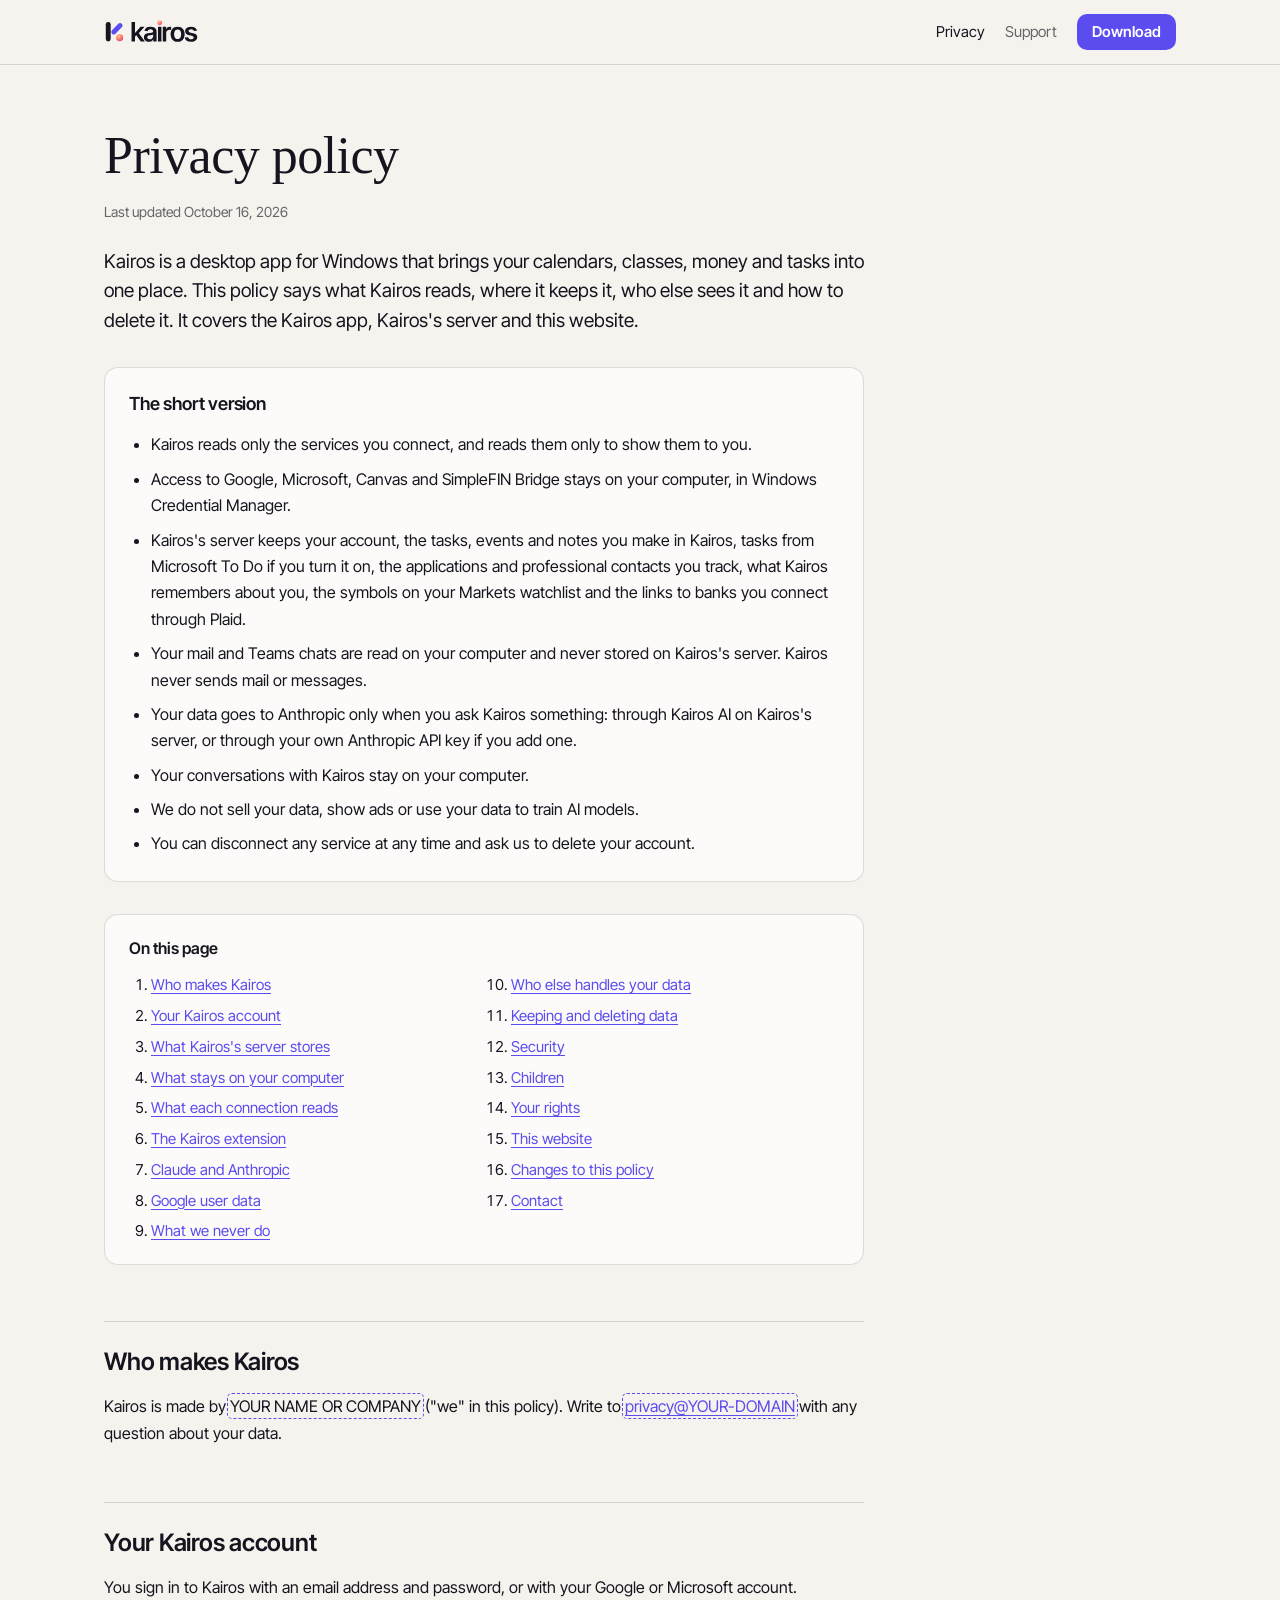
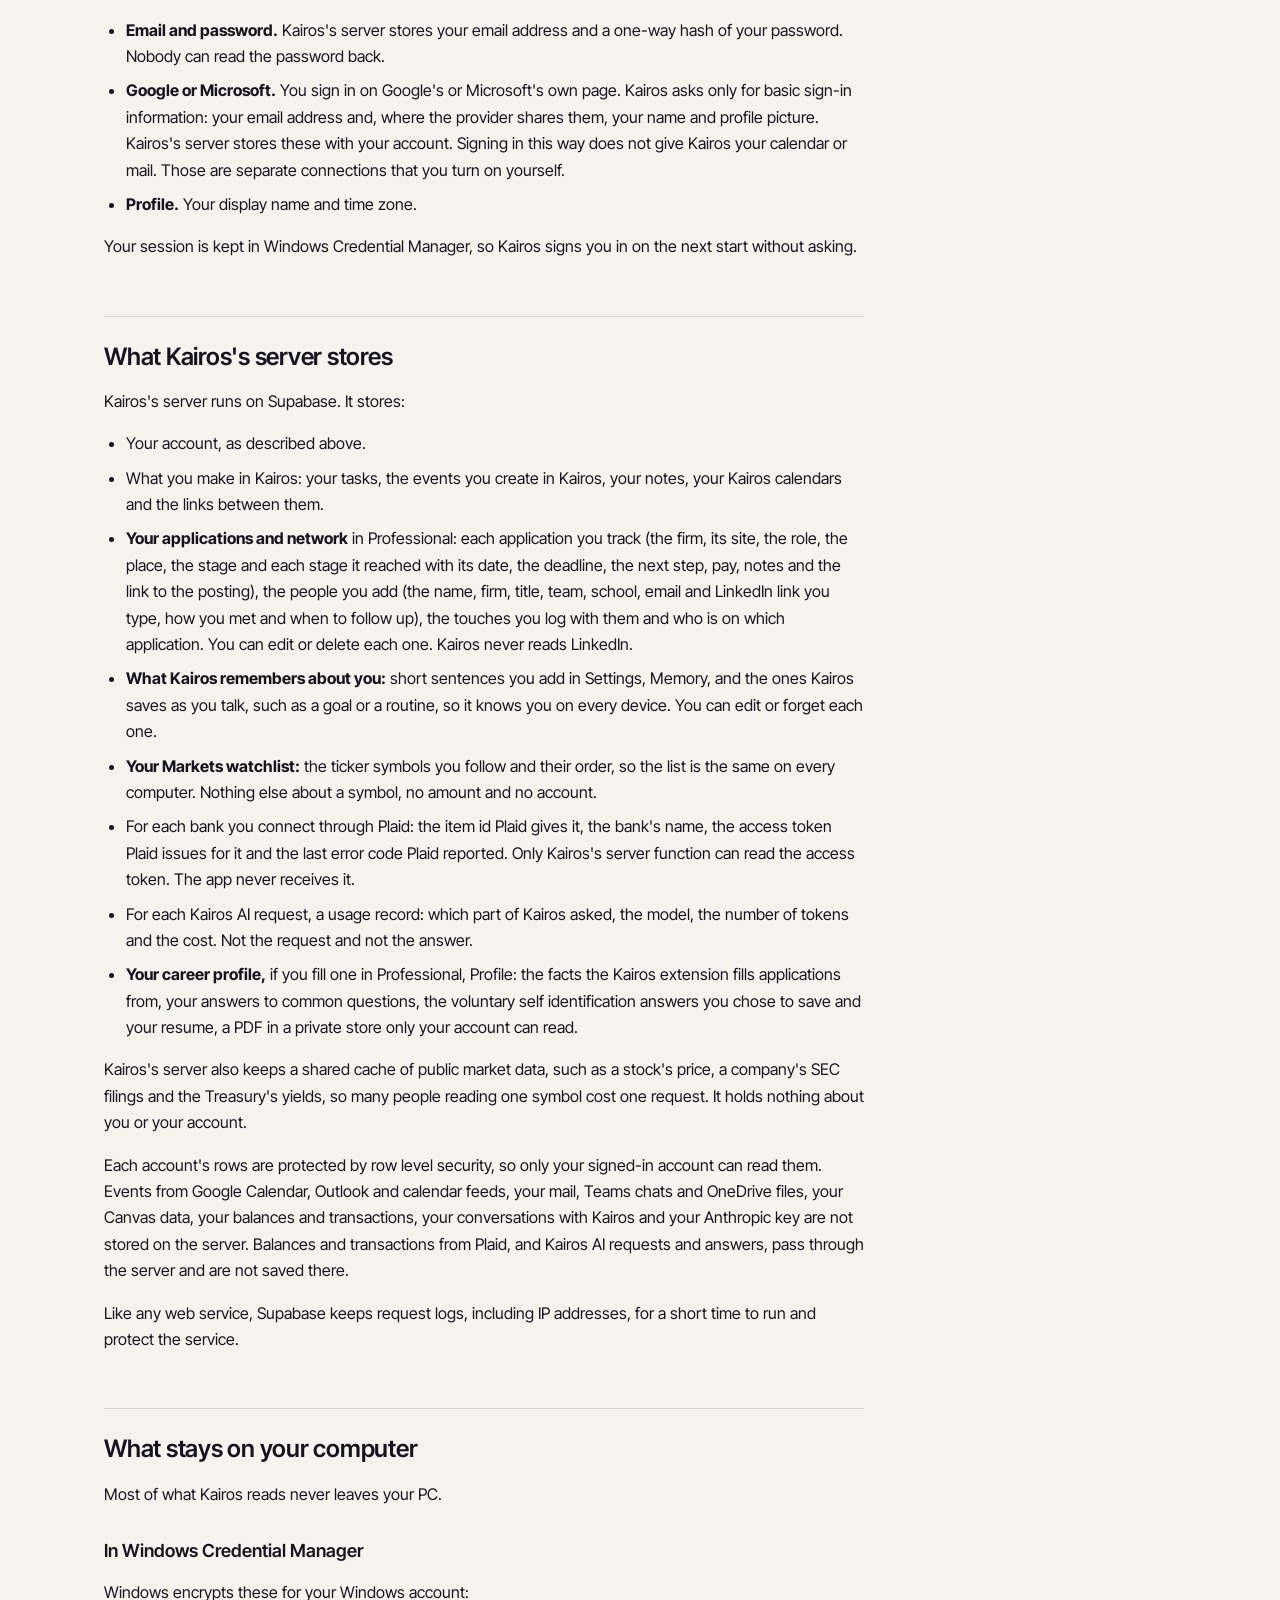
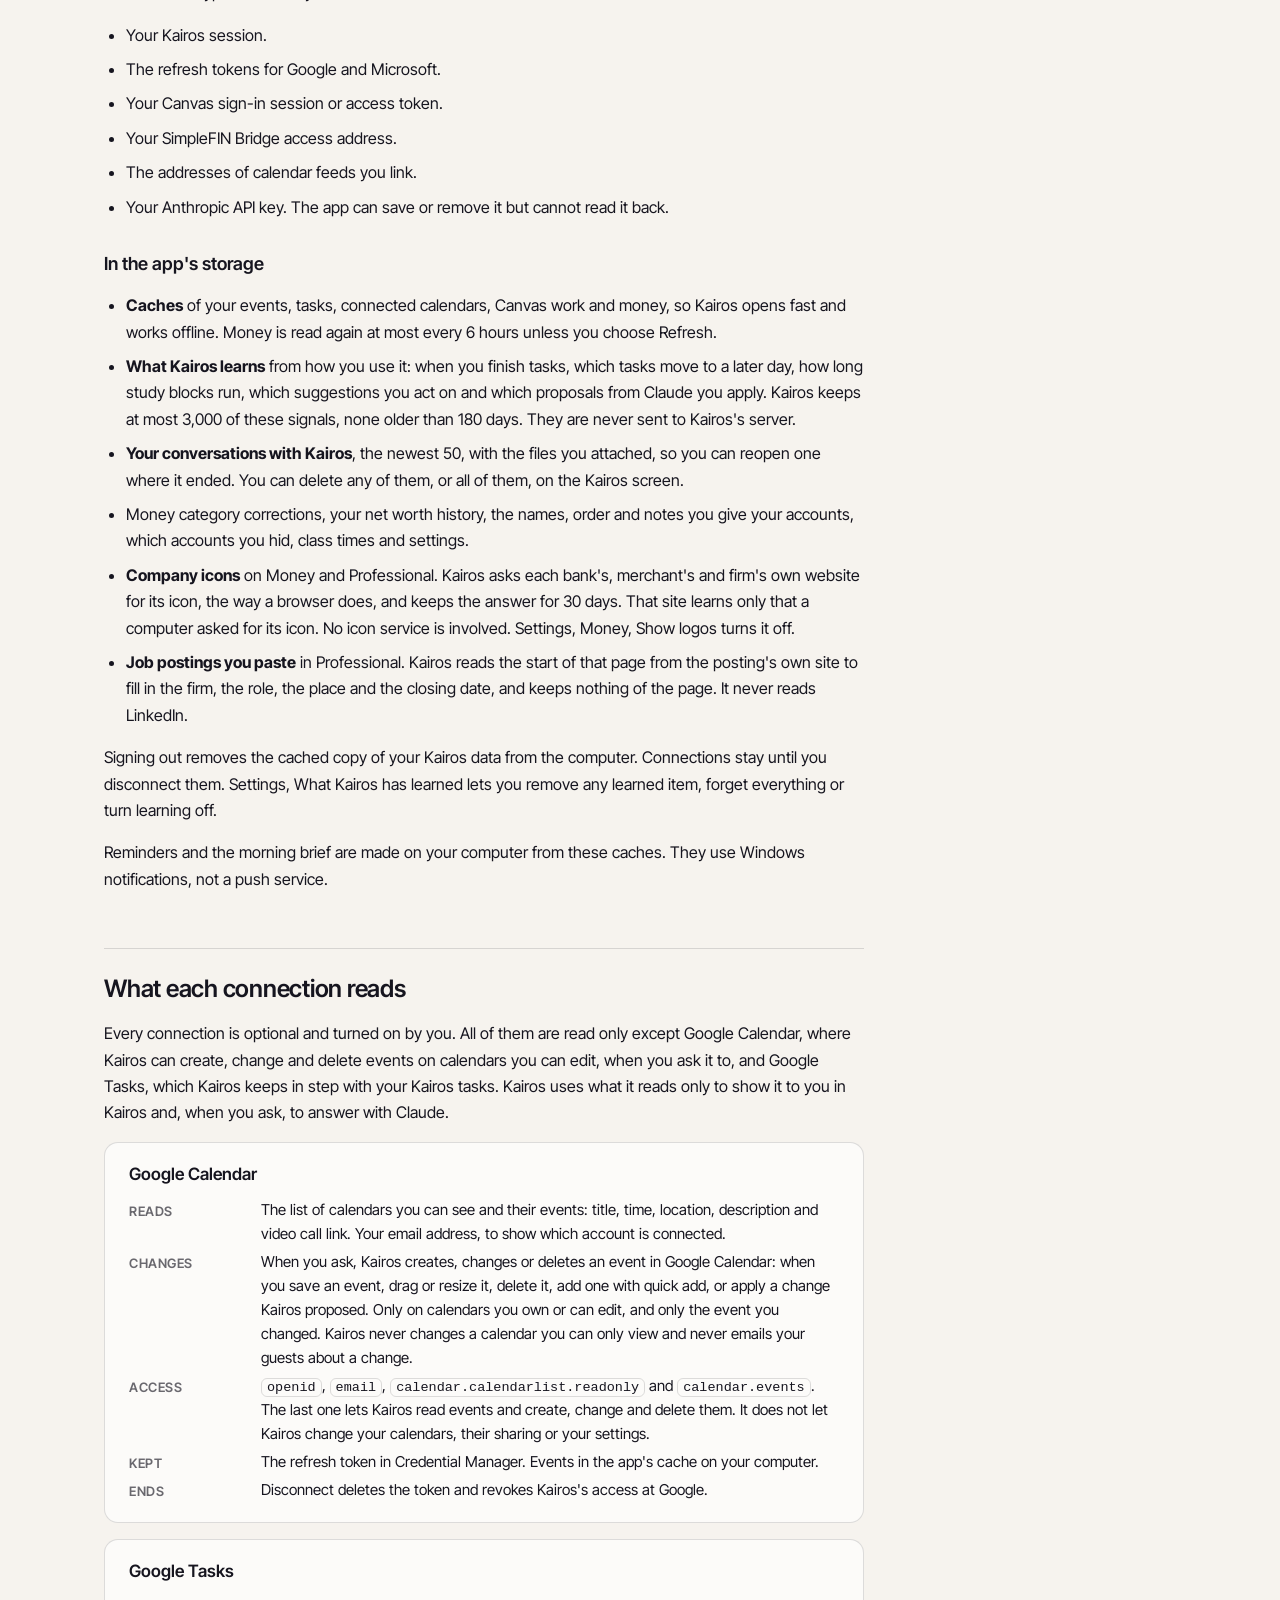
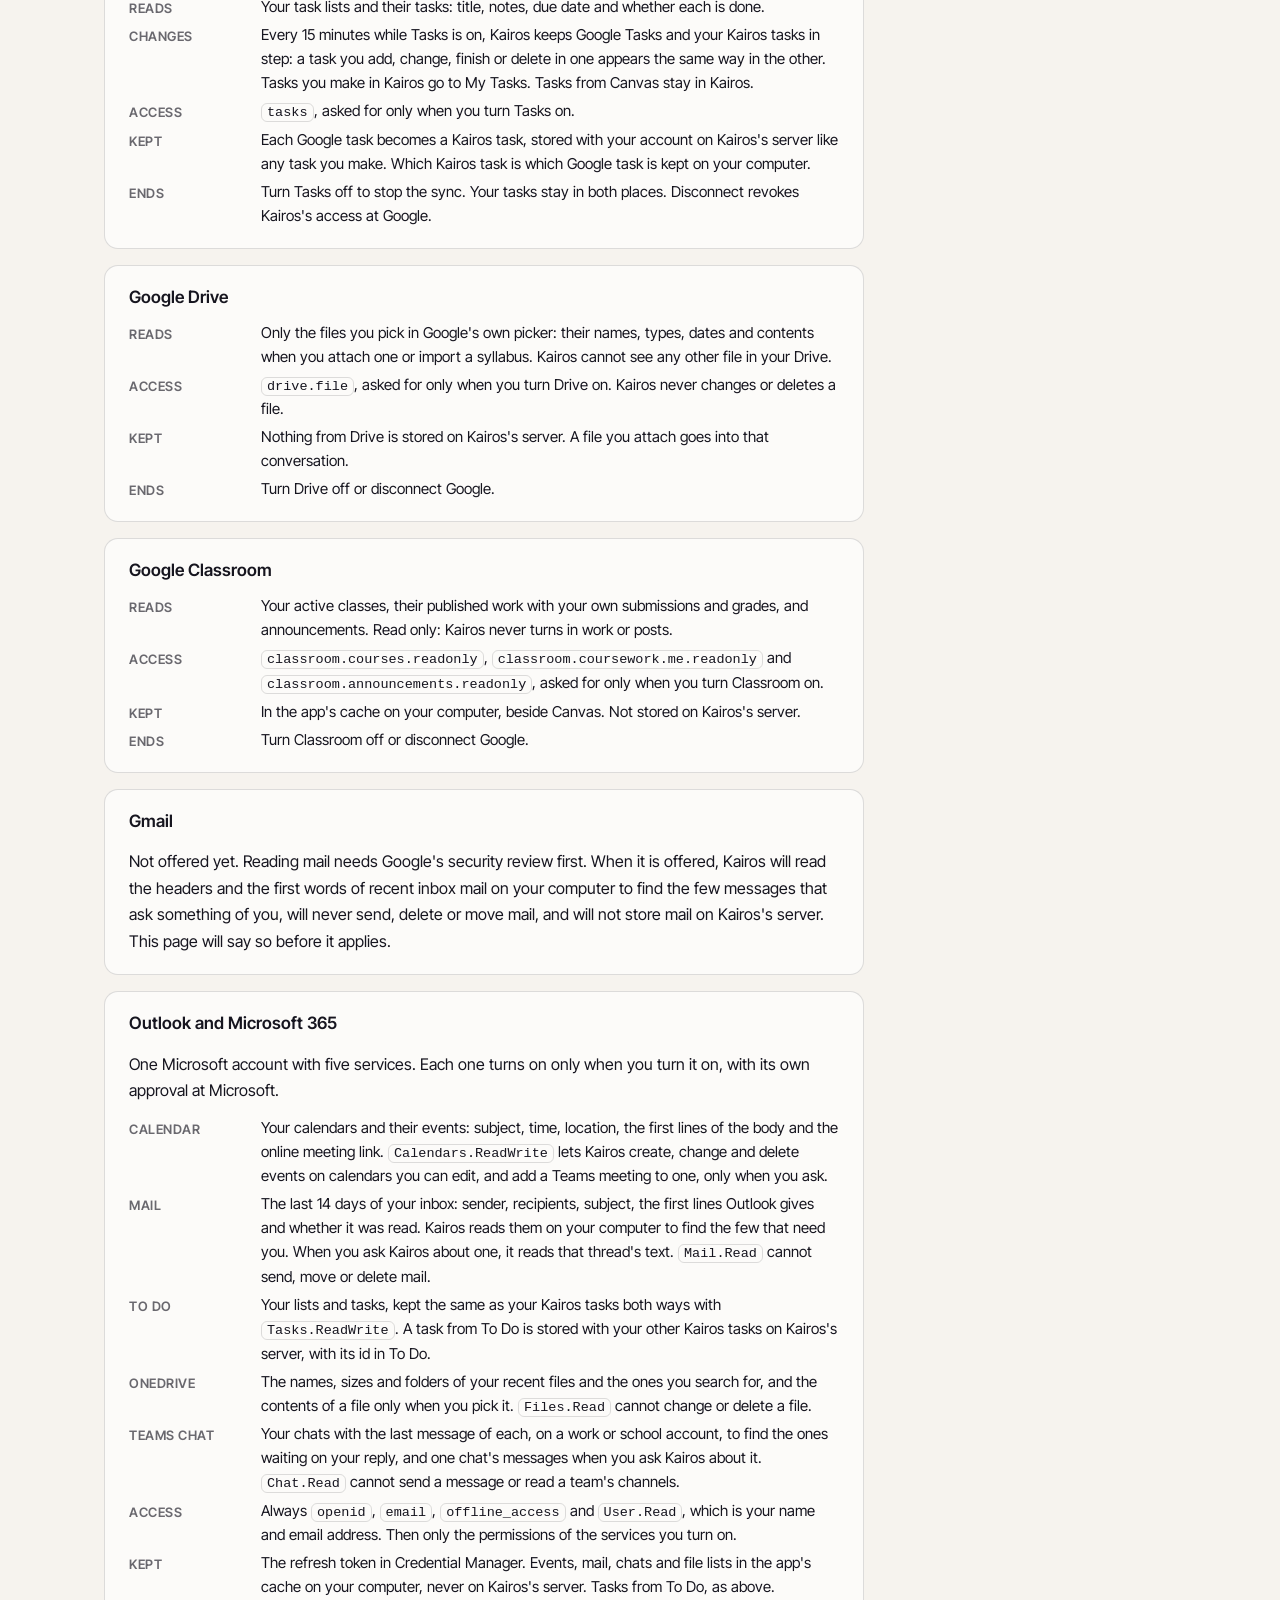
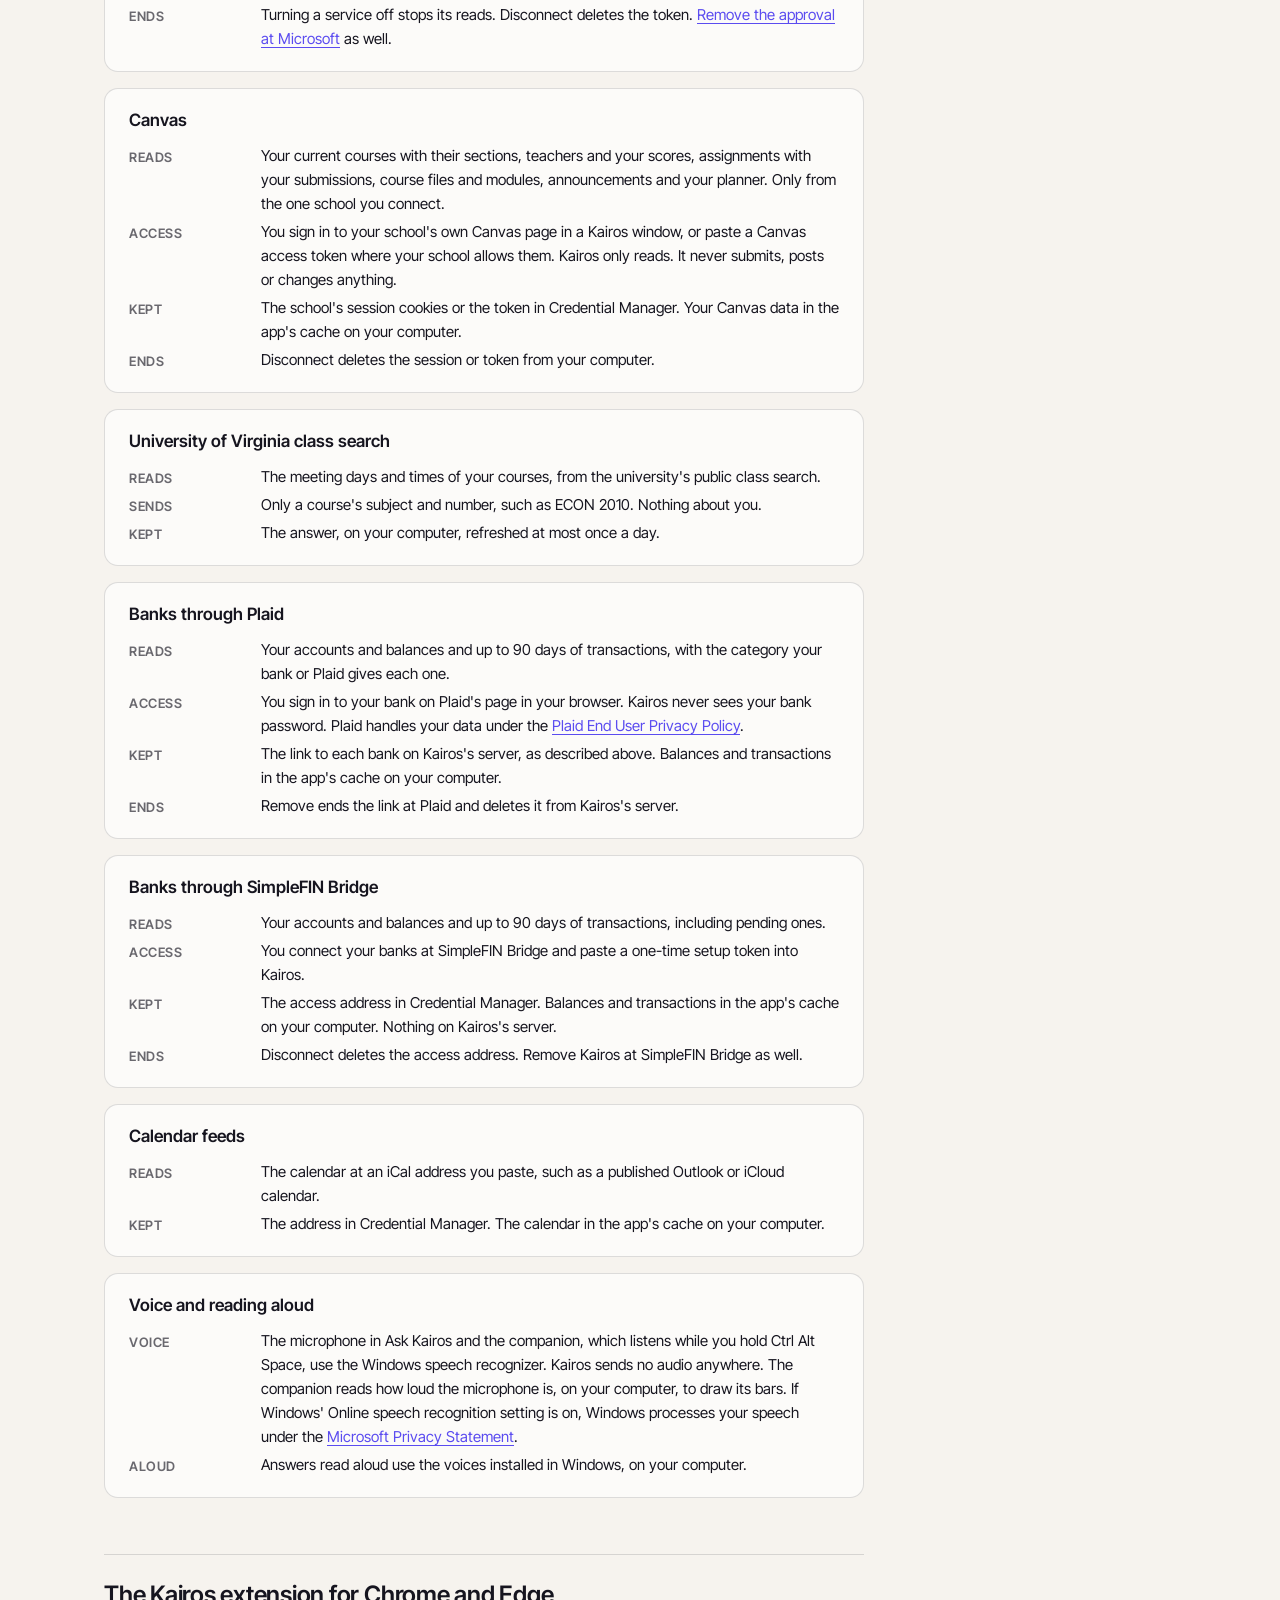
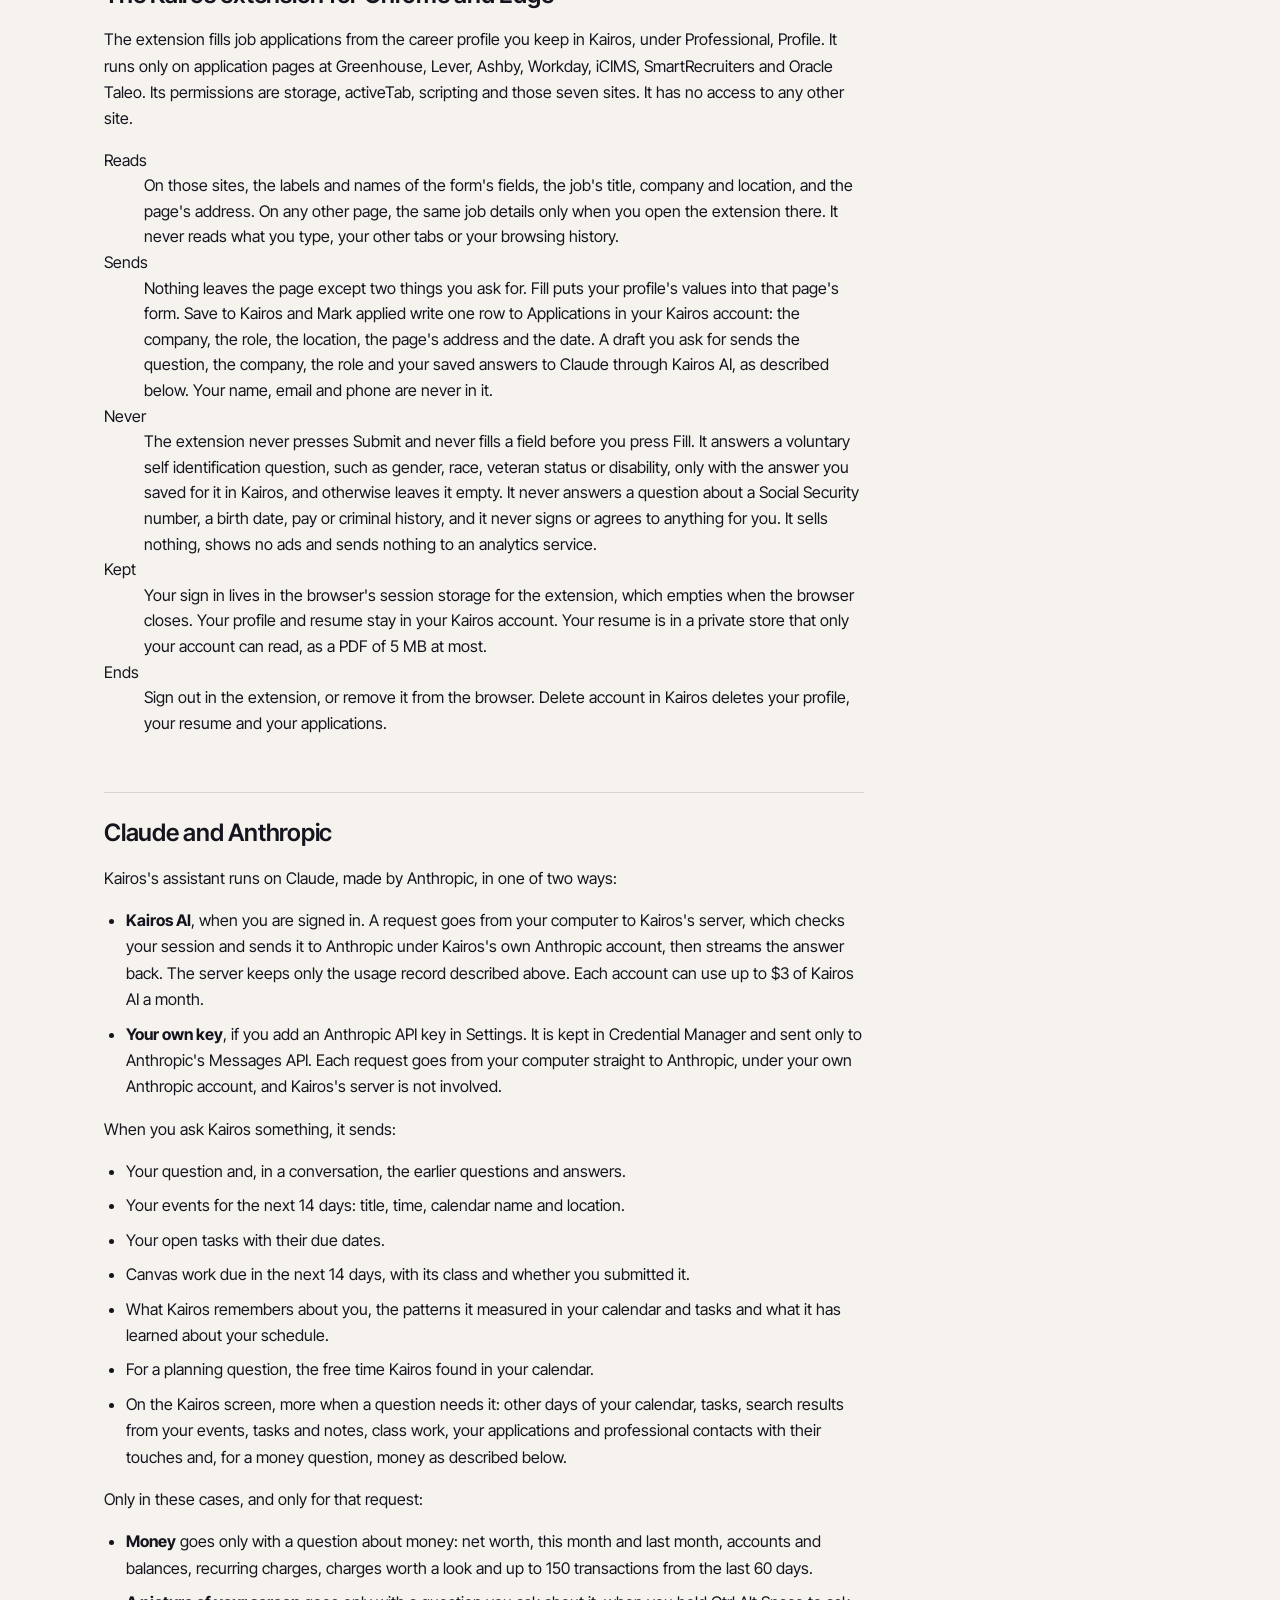
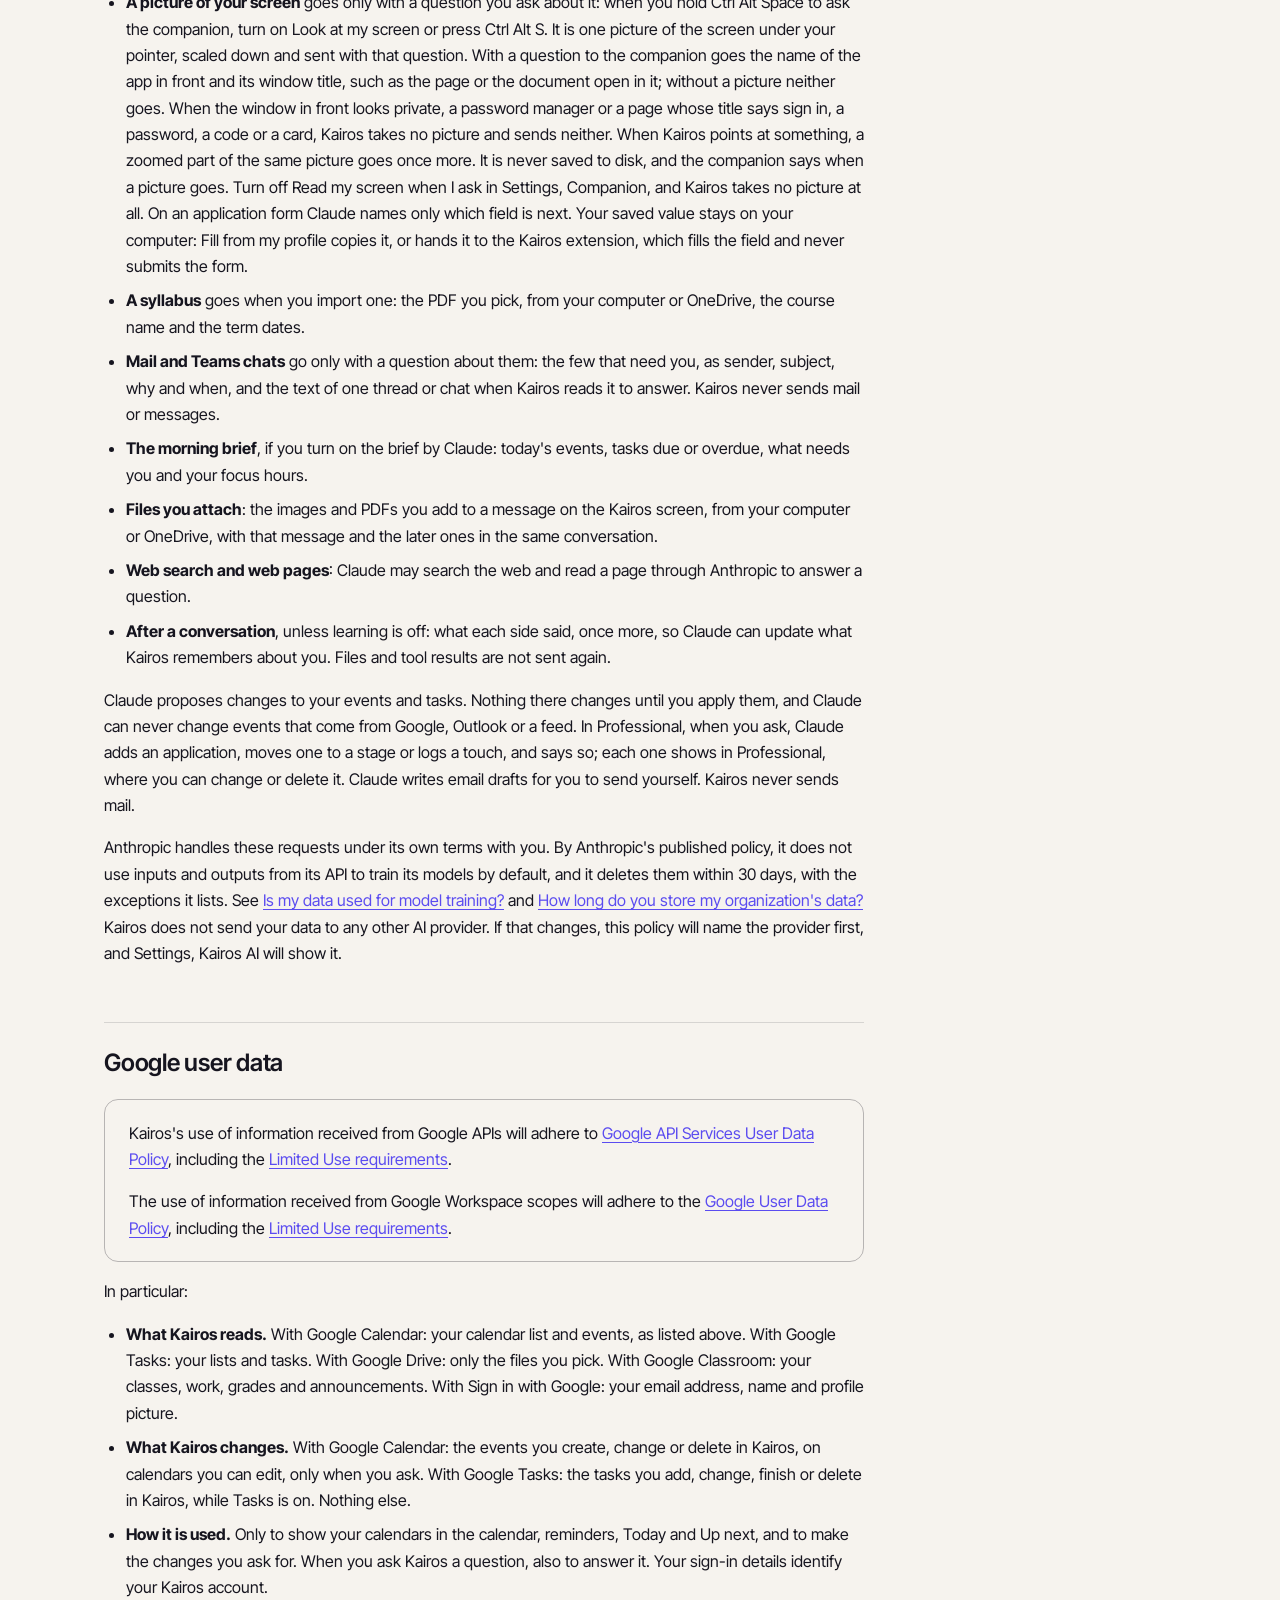
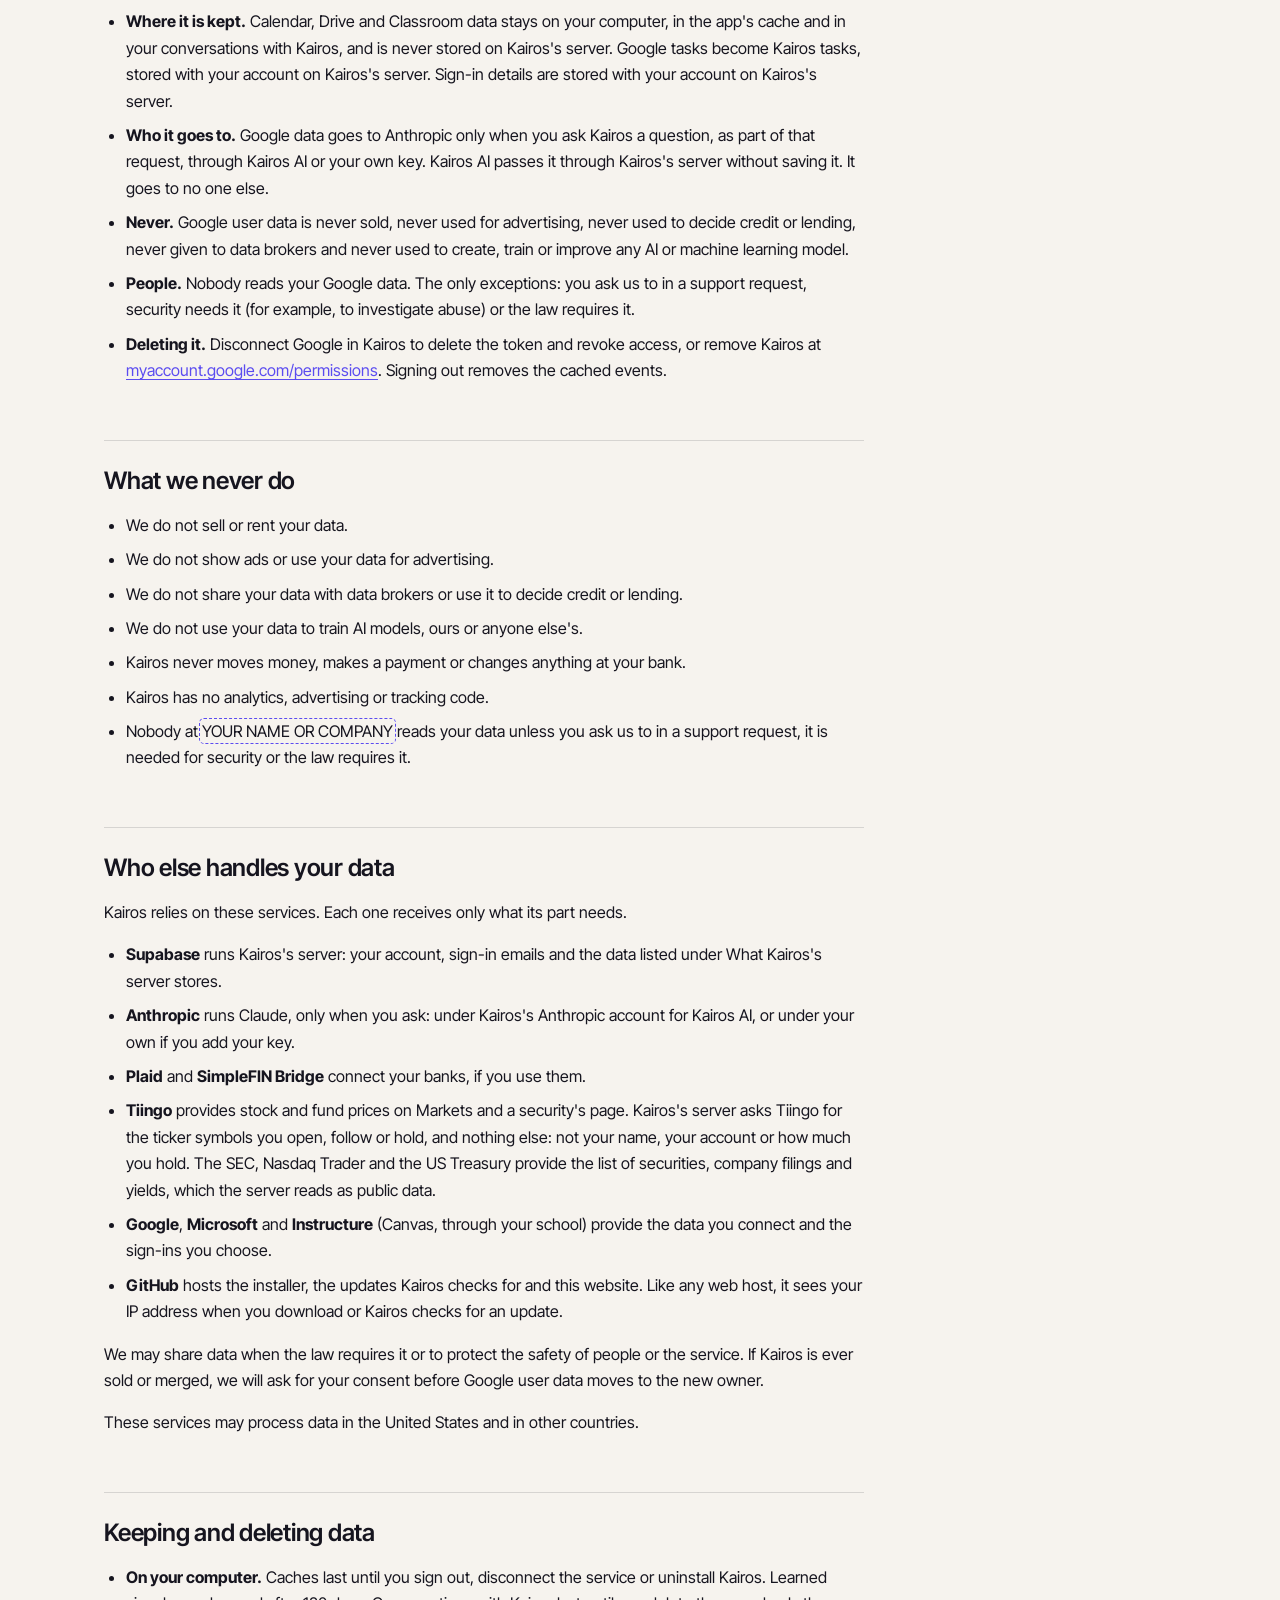
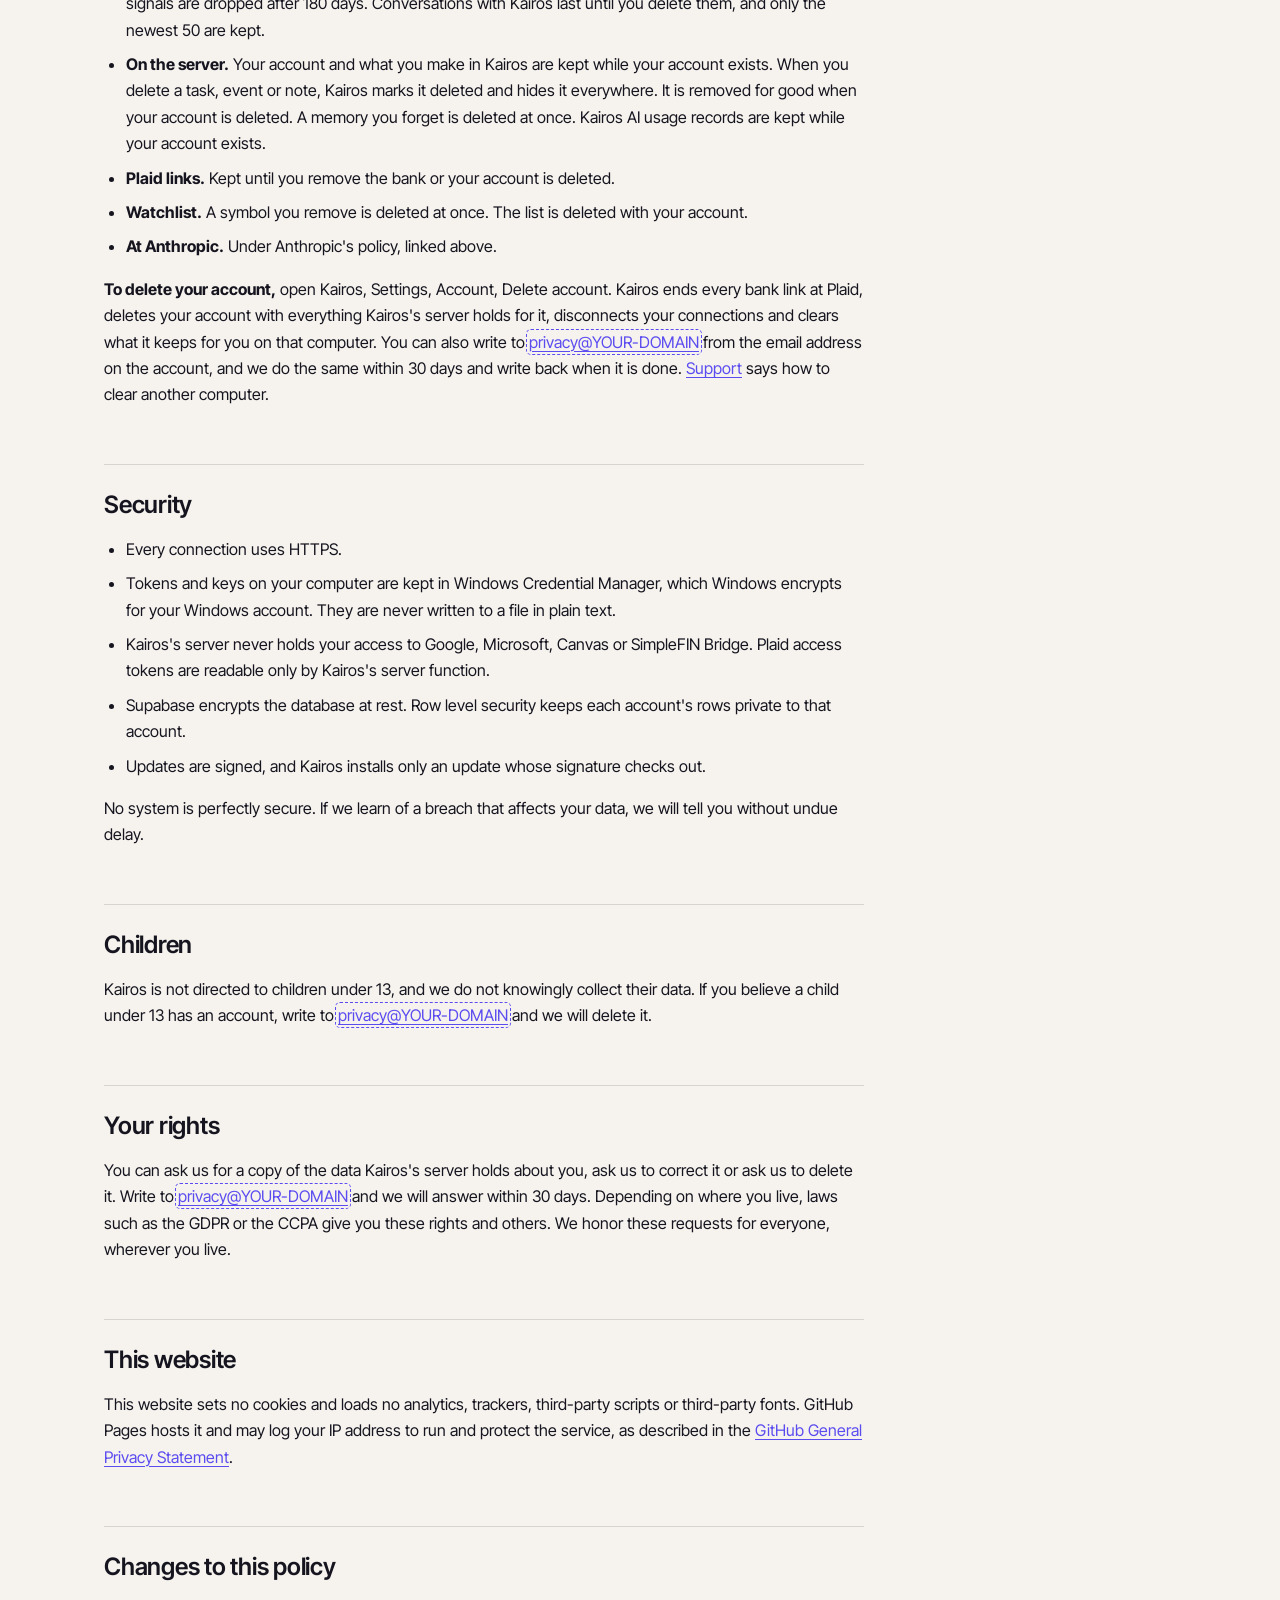
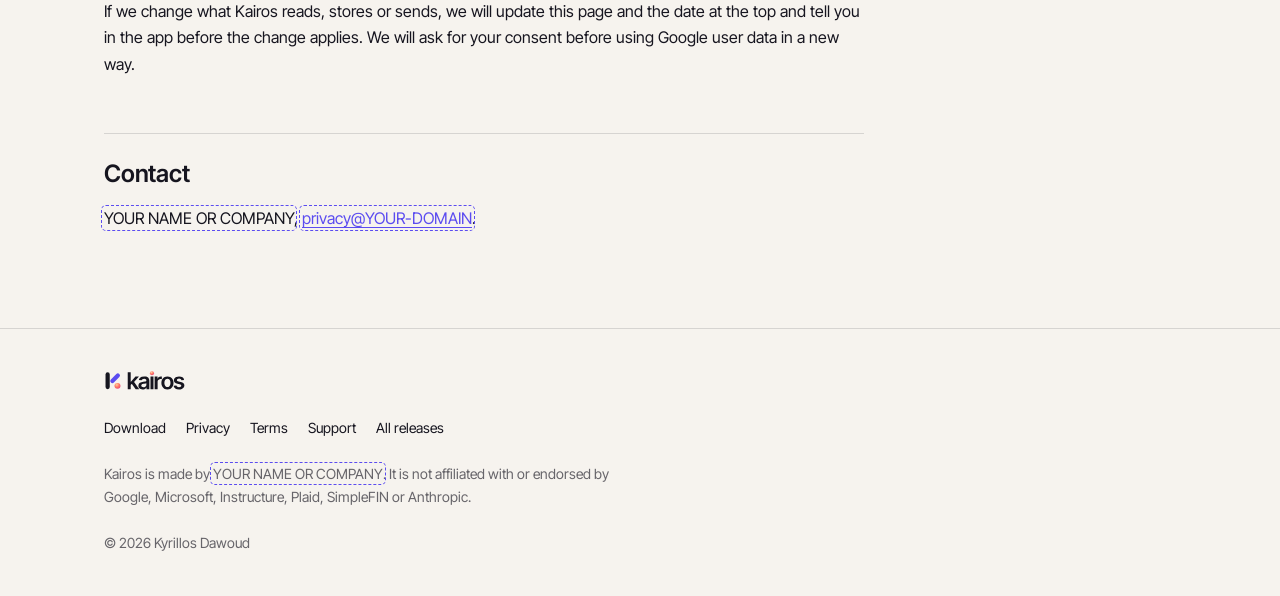
==== commit 436711e5: "Site from KyrillosDawoud7/kairos@408df48" ====
--- a/privacy.html
+++ b/privacy.html
@@ -334,7 +334,7 @@
       <p>Only in these cases, and only for that request:</p>
       <ul>
         <li><strong>Money</strong> goes only with a question about money: net worth, this month and last month, accounts and balances, recurring charges, charges worth a look and up to 150 transactions from the last 60 days.</li>
-        <li><strong>A picture of your screen</strong> goes only with a question you ask about it: when you hold Ctrl Alt Space to ask the companion, turn on Look at my screen or press Ctrl Alt S. It is one picture of the screen under your pointer, scaled down and sent with that question. When Kairos points at something, a zoomed part of the same picture goes once more. It is never saved to disk, and the companion says when a picture goes. Turn off Read my screen when I ask in Settings, Companion, and Kairos takes no picture at all. On an application form Claude names only which field is next. Your saved value stays on your computer: Fill from my profile copies it, or hands it to the Kairos extension, which fills the field and never submits the form.</li>
+        <li><strong>A picture of your screen</strong> goes only with a question you ask about it: when you hold Ctrl Alt Space to ask the companion, turn on Look at my screen or press Ctrl Alt S. It is one picture of the screen under your pointer, scaled down and sent with that question. With a question to the companion goes the name of the app in front and its window title, such as the page or the document open in it; without a picture neither goes. When the window in front looks private, a password manager or a page whose title says sign in, a password, a code or a card, Kairos takes no picture and sends neither. When Kairos points at something, a zoomed part of the same picture goes once more. It is never saved to disk, and the companion says when a picture goes. Turn off Read my screen when I ask in Settings, Companion, and Kairos takes no picture at all. On an application form Claude names only which field is next. Your saved value stays on your computer: Fill from my profile copies it, or hands it to the Kairos extension, which fills the field and never submits the form.</li>
         <li><strong>A syllabus</strong> goes when you import one: the PDF you pick, from your computer or OneDrive, the course name and the term dates.</li>
         <li><strong>Mail and Teams chats</strong> go only with a question about them: the few that need you, as sender, subject, why and when, and the text of one thread or chat when Kairos reads it to answer. Kairos never sends mail or messages.</li>
         <li><strong>The morning brief</strong>, if you turn on the brief by Claude: today's events, tasks due or overdue, what needs you and your focus hours.</li>
--- a/assets/brand/kairos.css
+++ b/assets/brand/kairos.css
@@ -17,6 +17,16 @@
   --kairos-teal: #1F95A8;
   --kairos-orange: #D9773A;
   --kairos-plum: #9354C4;
+  /* The app's neutrals (decision 0049): white paper on a cool mist in light, carbon on night in
+     dark, graphite and snow for text. Bone and Midnight stay for the mark and the site. */
+  --kairos-paper: #FFFFFF;
+  --kairos-mist: #F7F7F8;
+  --kairos-cloud: #F4F4F5;
+  --kairos-graphite: #17171C;
+  --kairos-night: #0E0E10;
+  --kairos-carbon: #131316;
+  --kairos-slate: #1A1A1E;
+  --kairos-snow: #EDEDF0;
   --kairos-orb: radial-gradient(circle at 38% 32%, #FFC9A0, #FF7A62 50%, #E5407F);
   --kairos-font-display: 'Instrument Serif', Georgia, serif;
   --kairos-font-text: 'Inter Tight', system-ui, sans-serif;
--- a/assets/site.css
+++ b/assets/site.css
@@ -682,3 +682,15 @@
     transition: none;
   }
 }
+
+/* A connector that is built but not open to everyone yet. */
+.card h3 .soon {
+  margin-left: 6px;
+  padding: 1px 8px;
+  border: 1px solid currentColor;
+  border-radius: 999px;
+  font-size: 11px;
+  font-weight: 500;
+  opacity: 0.6;
+  vertical-align: 2px;
+}
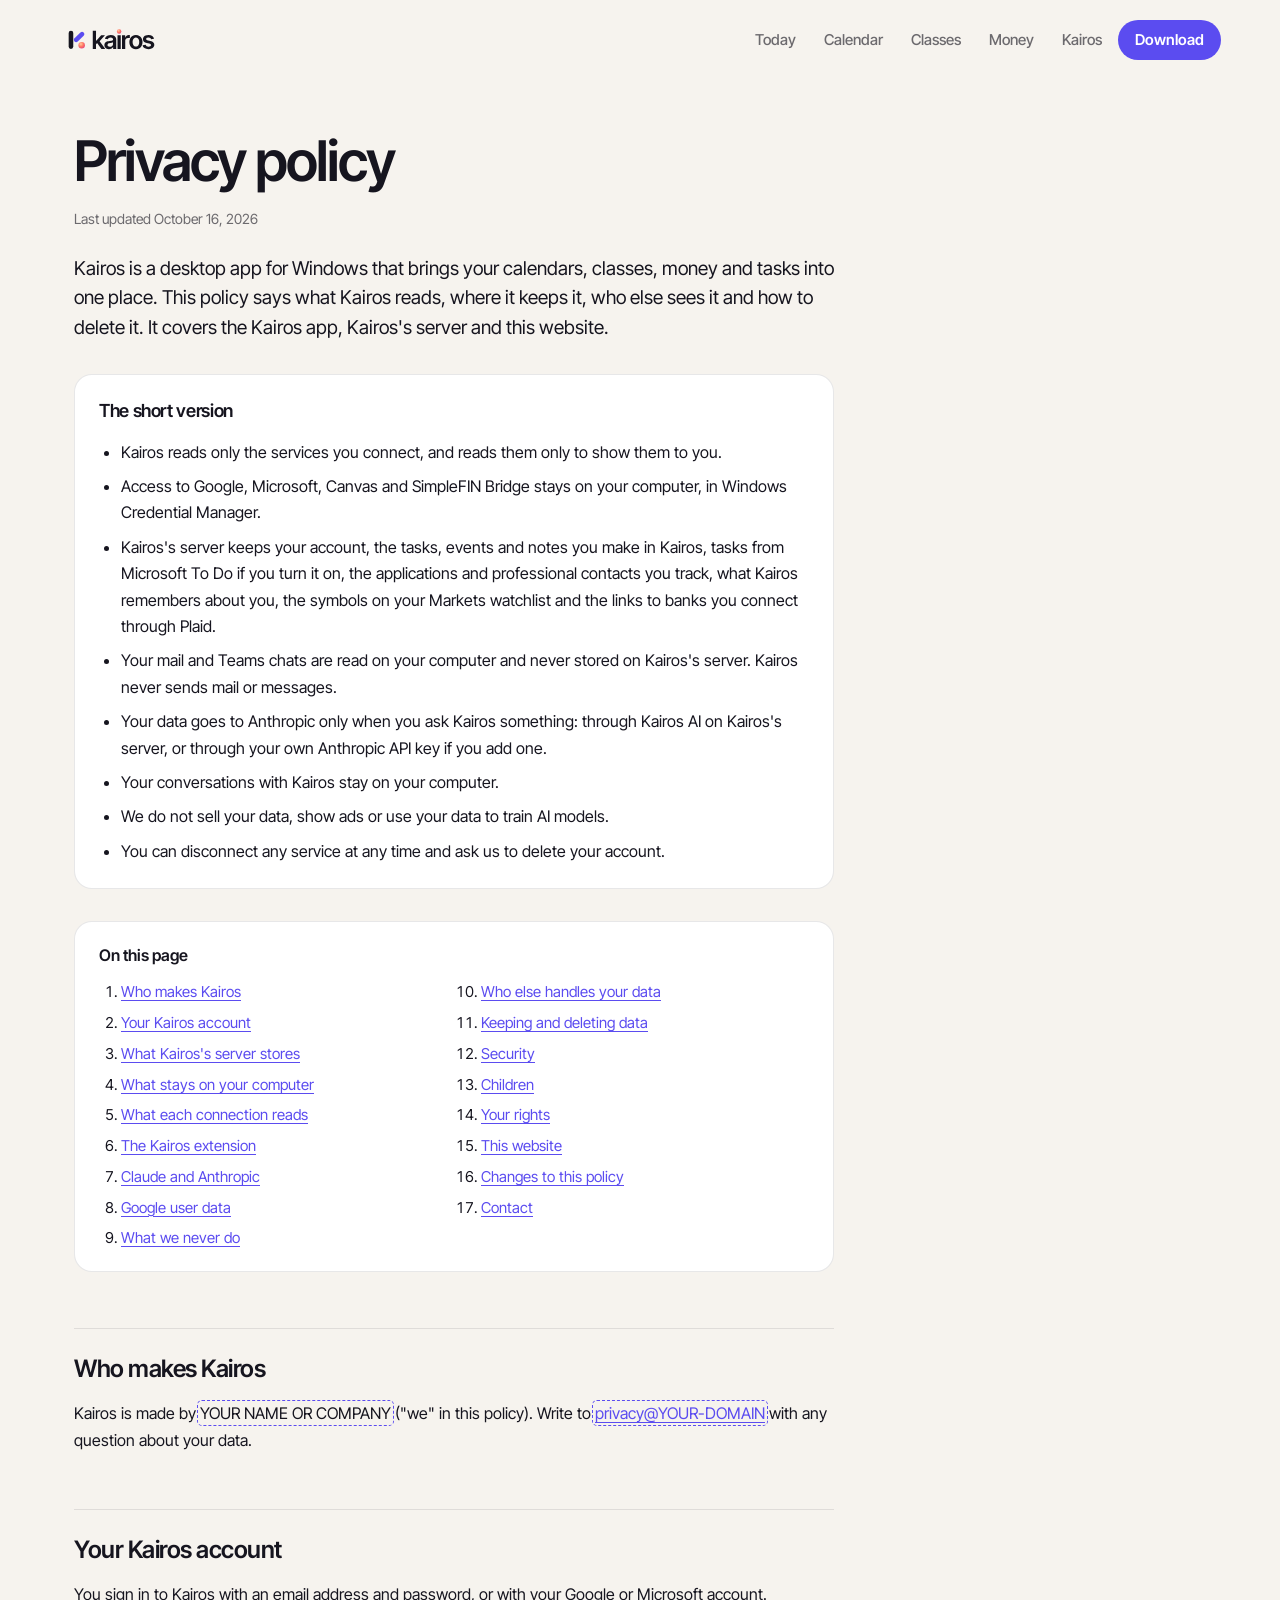
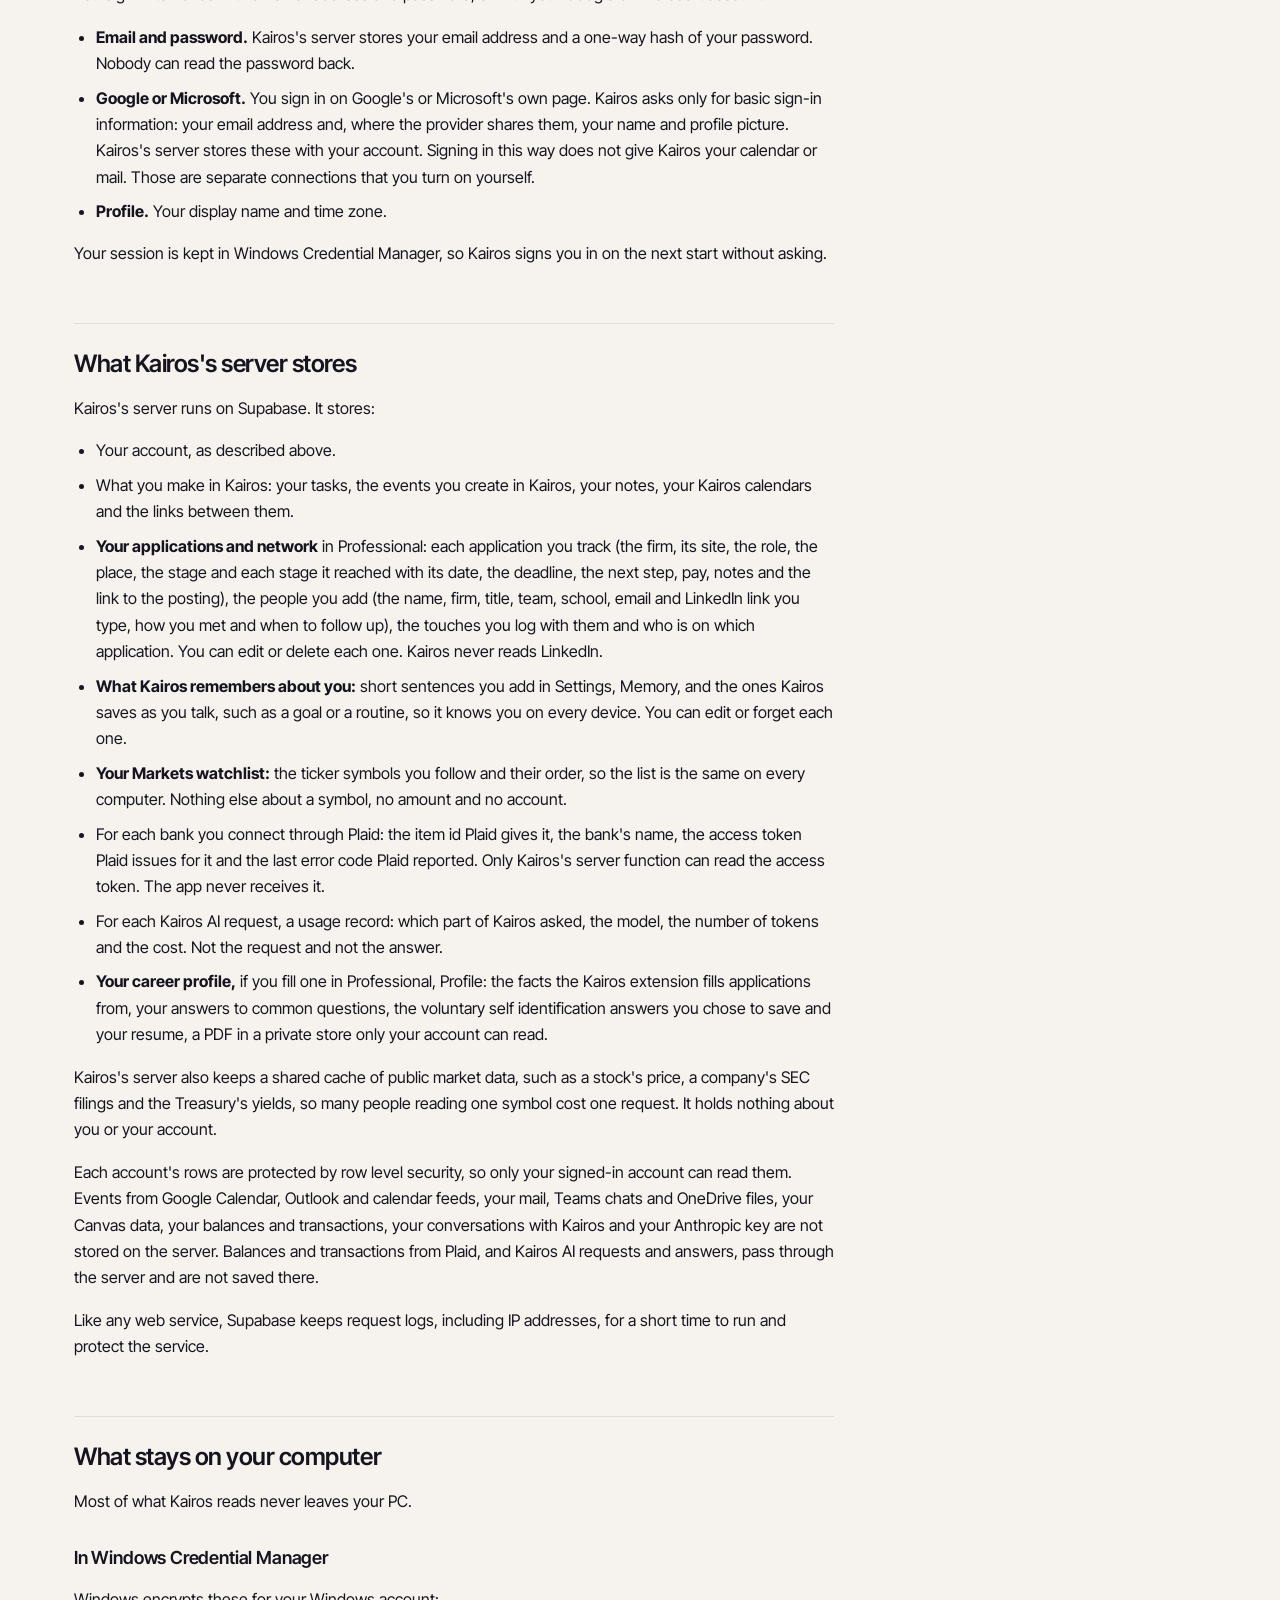
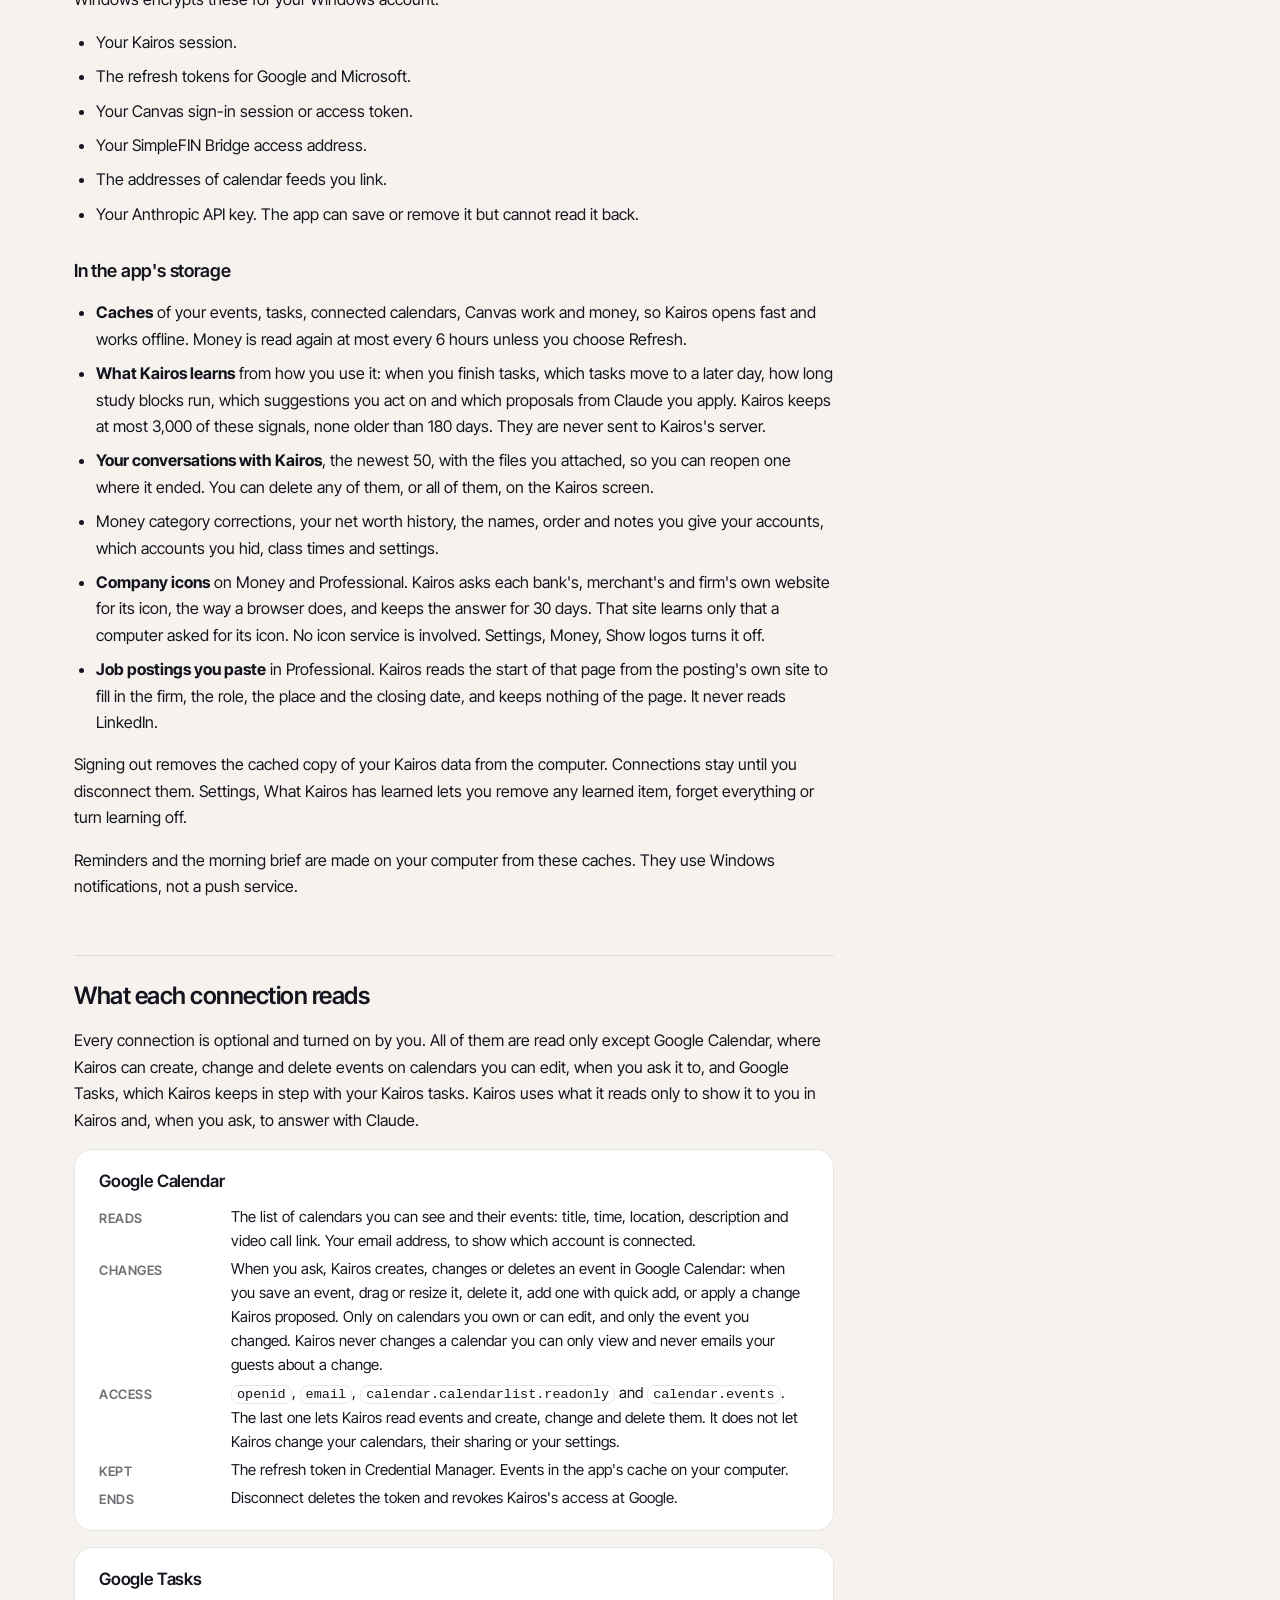
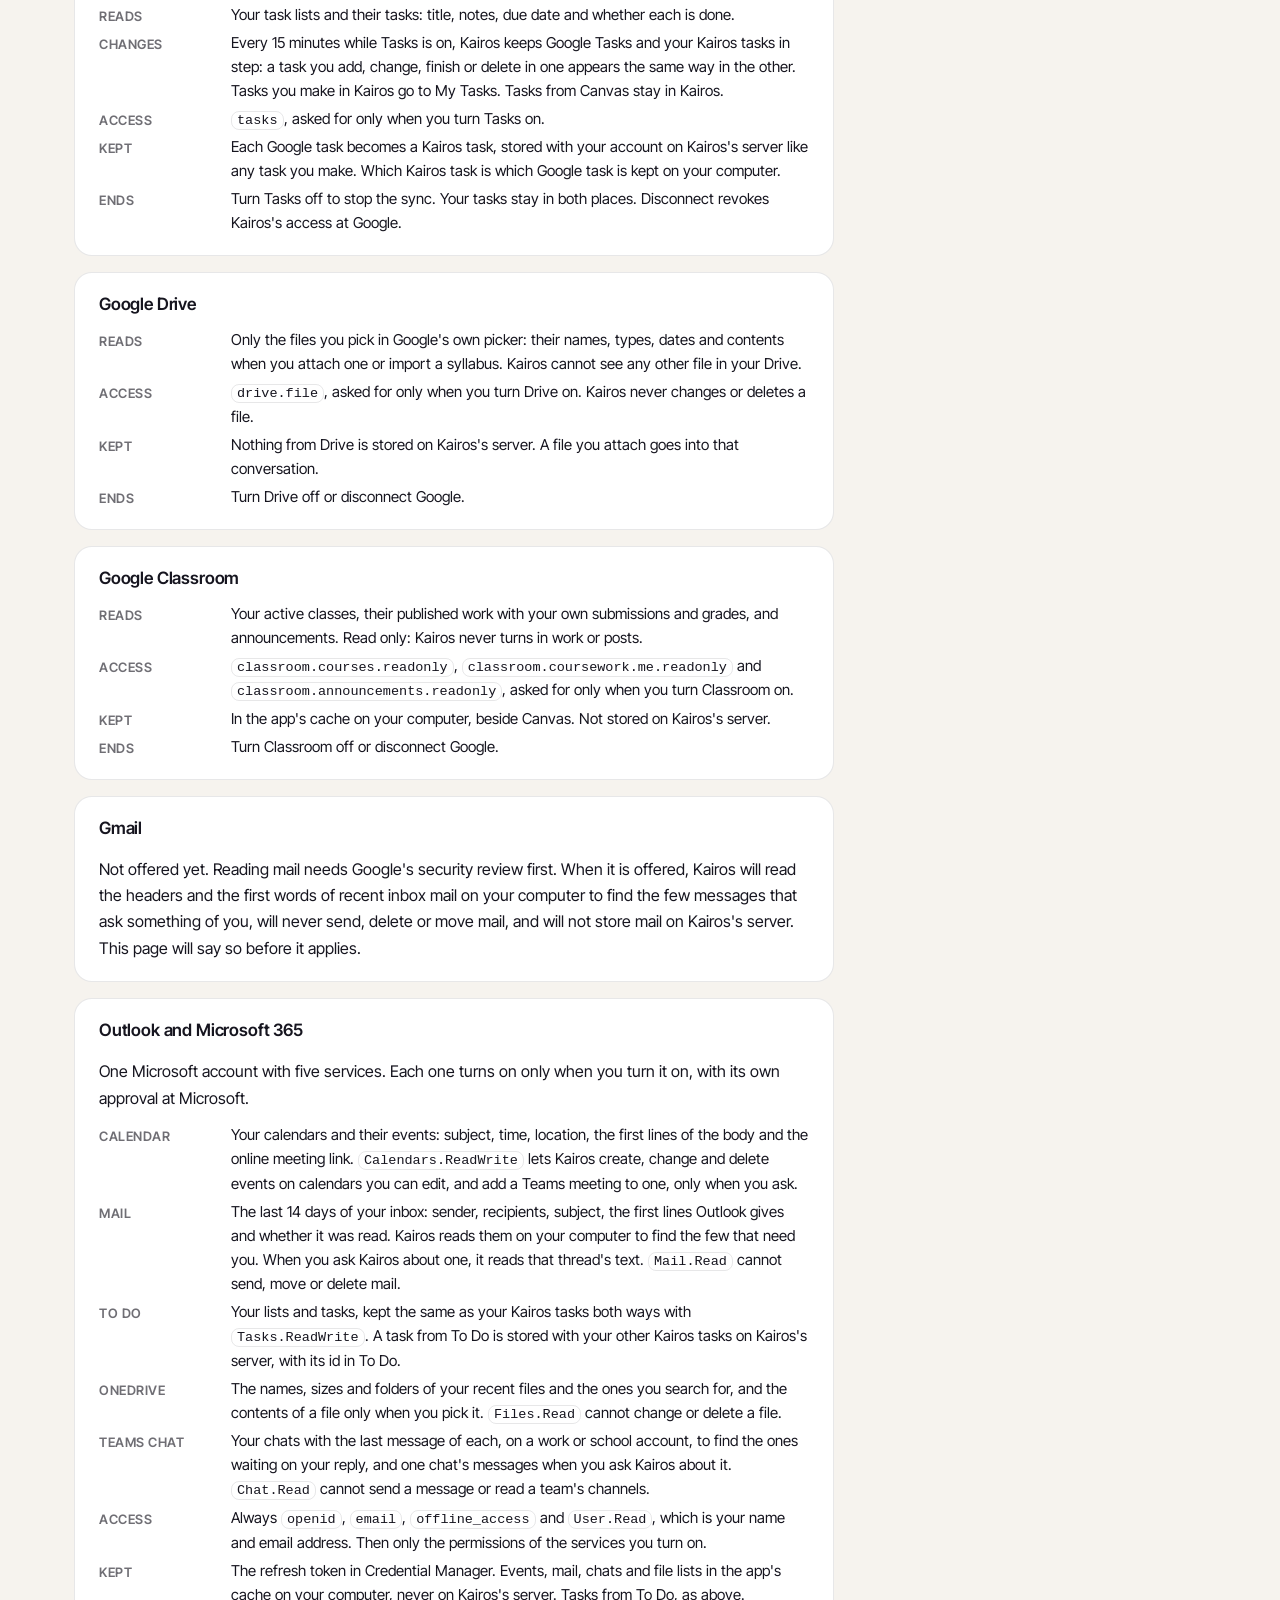
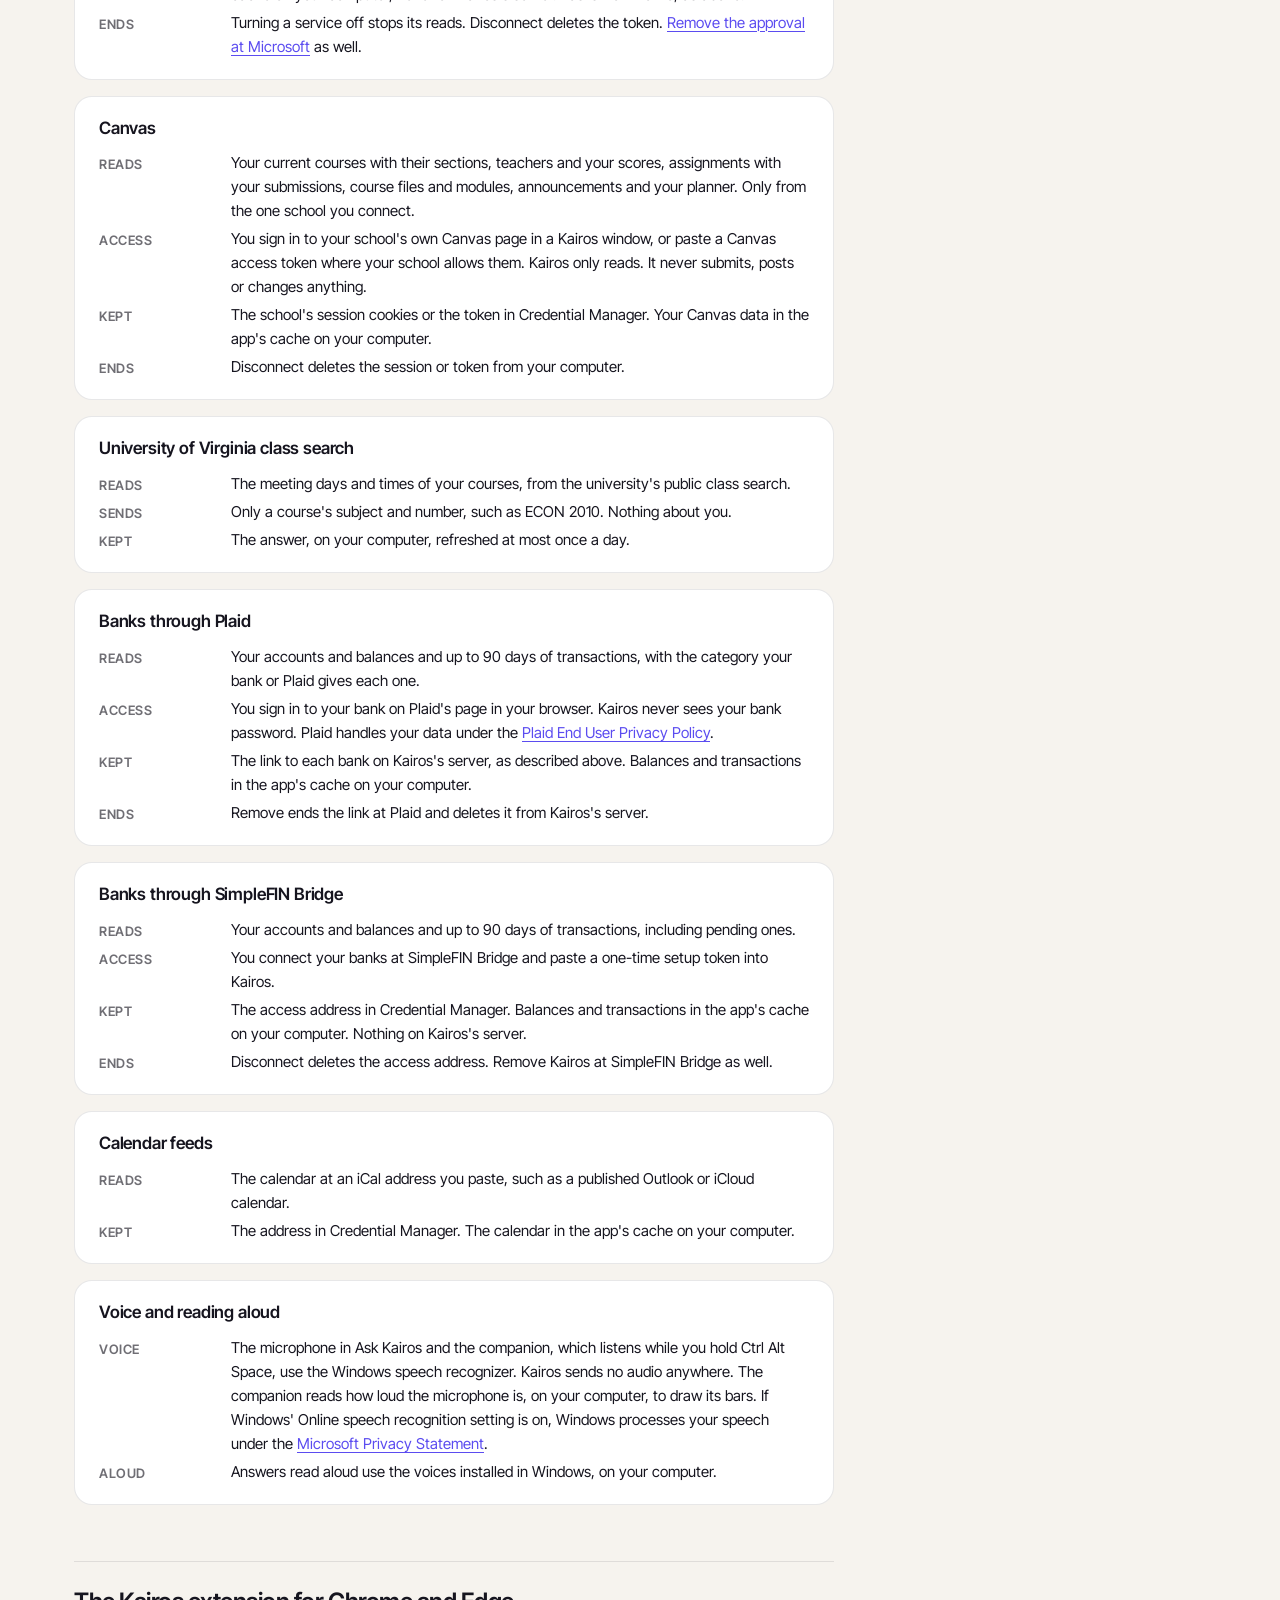
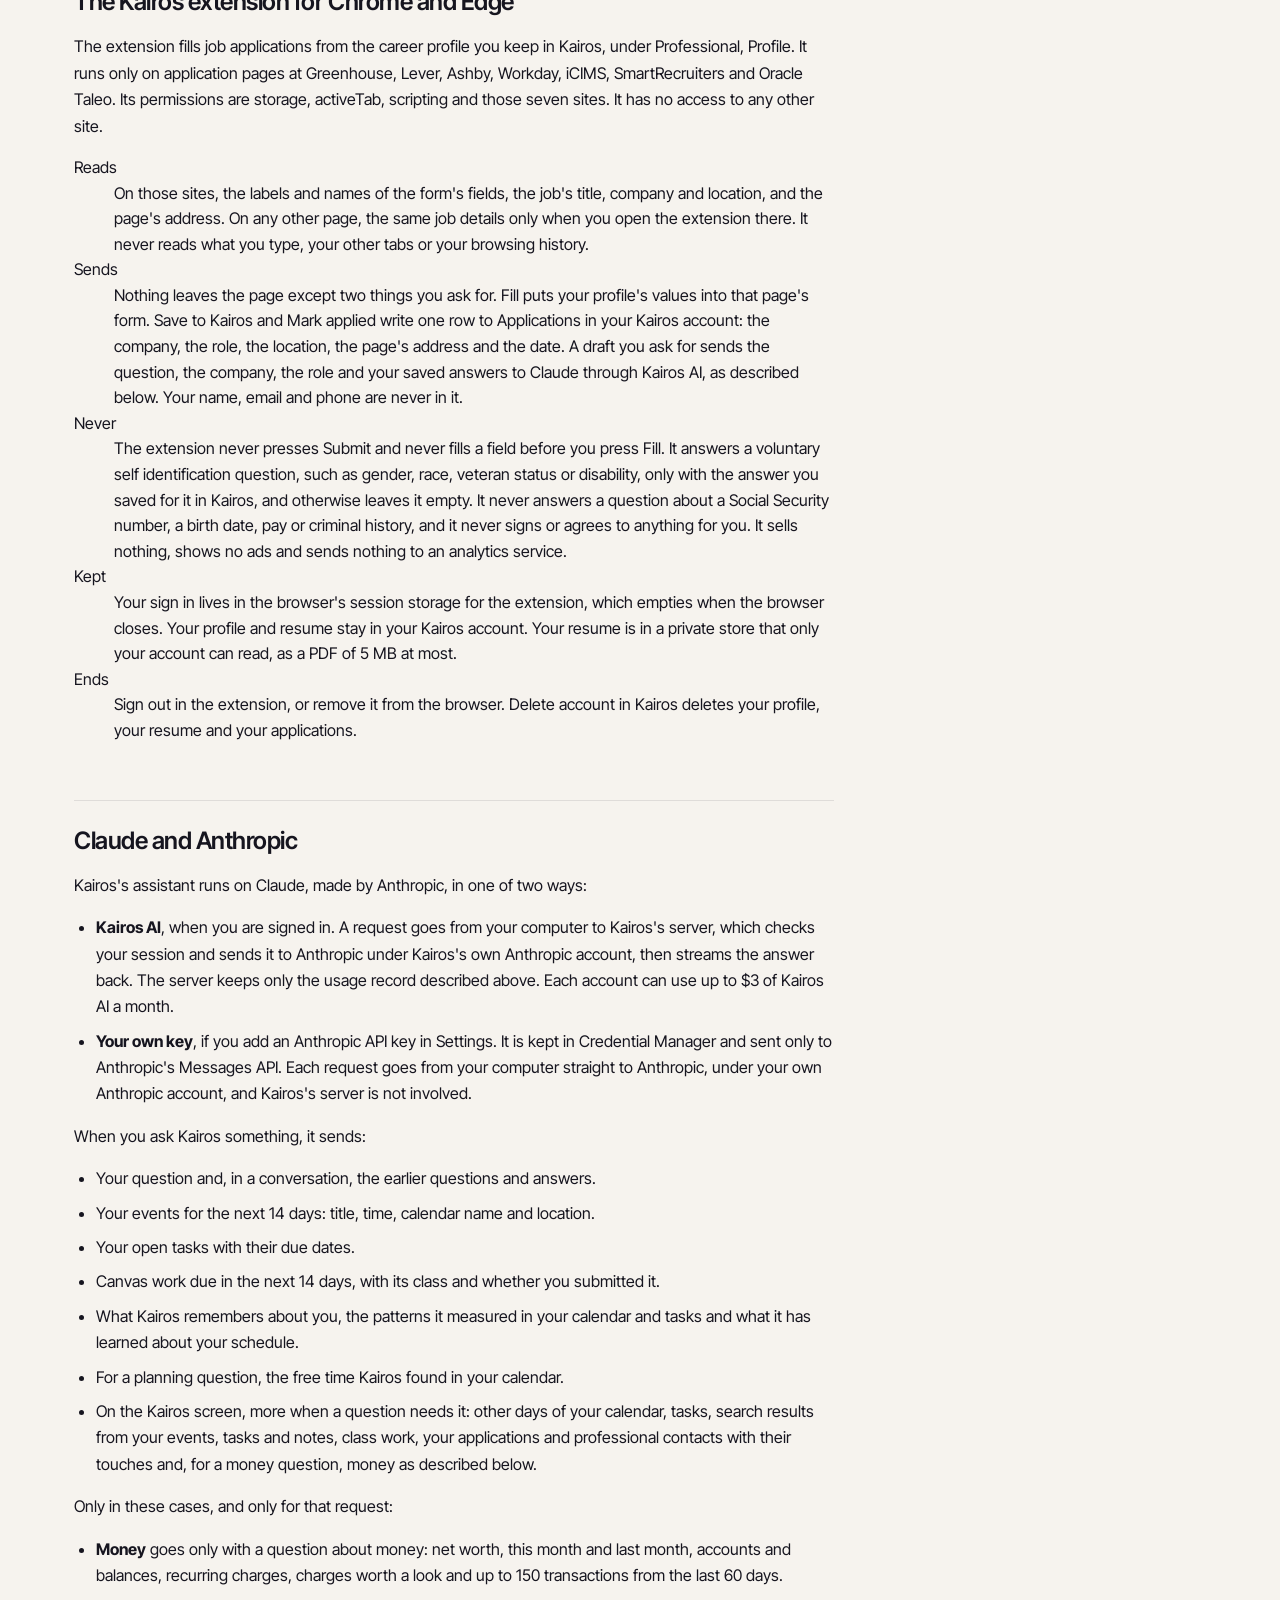
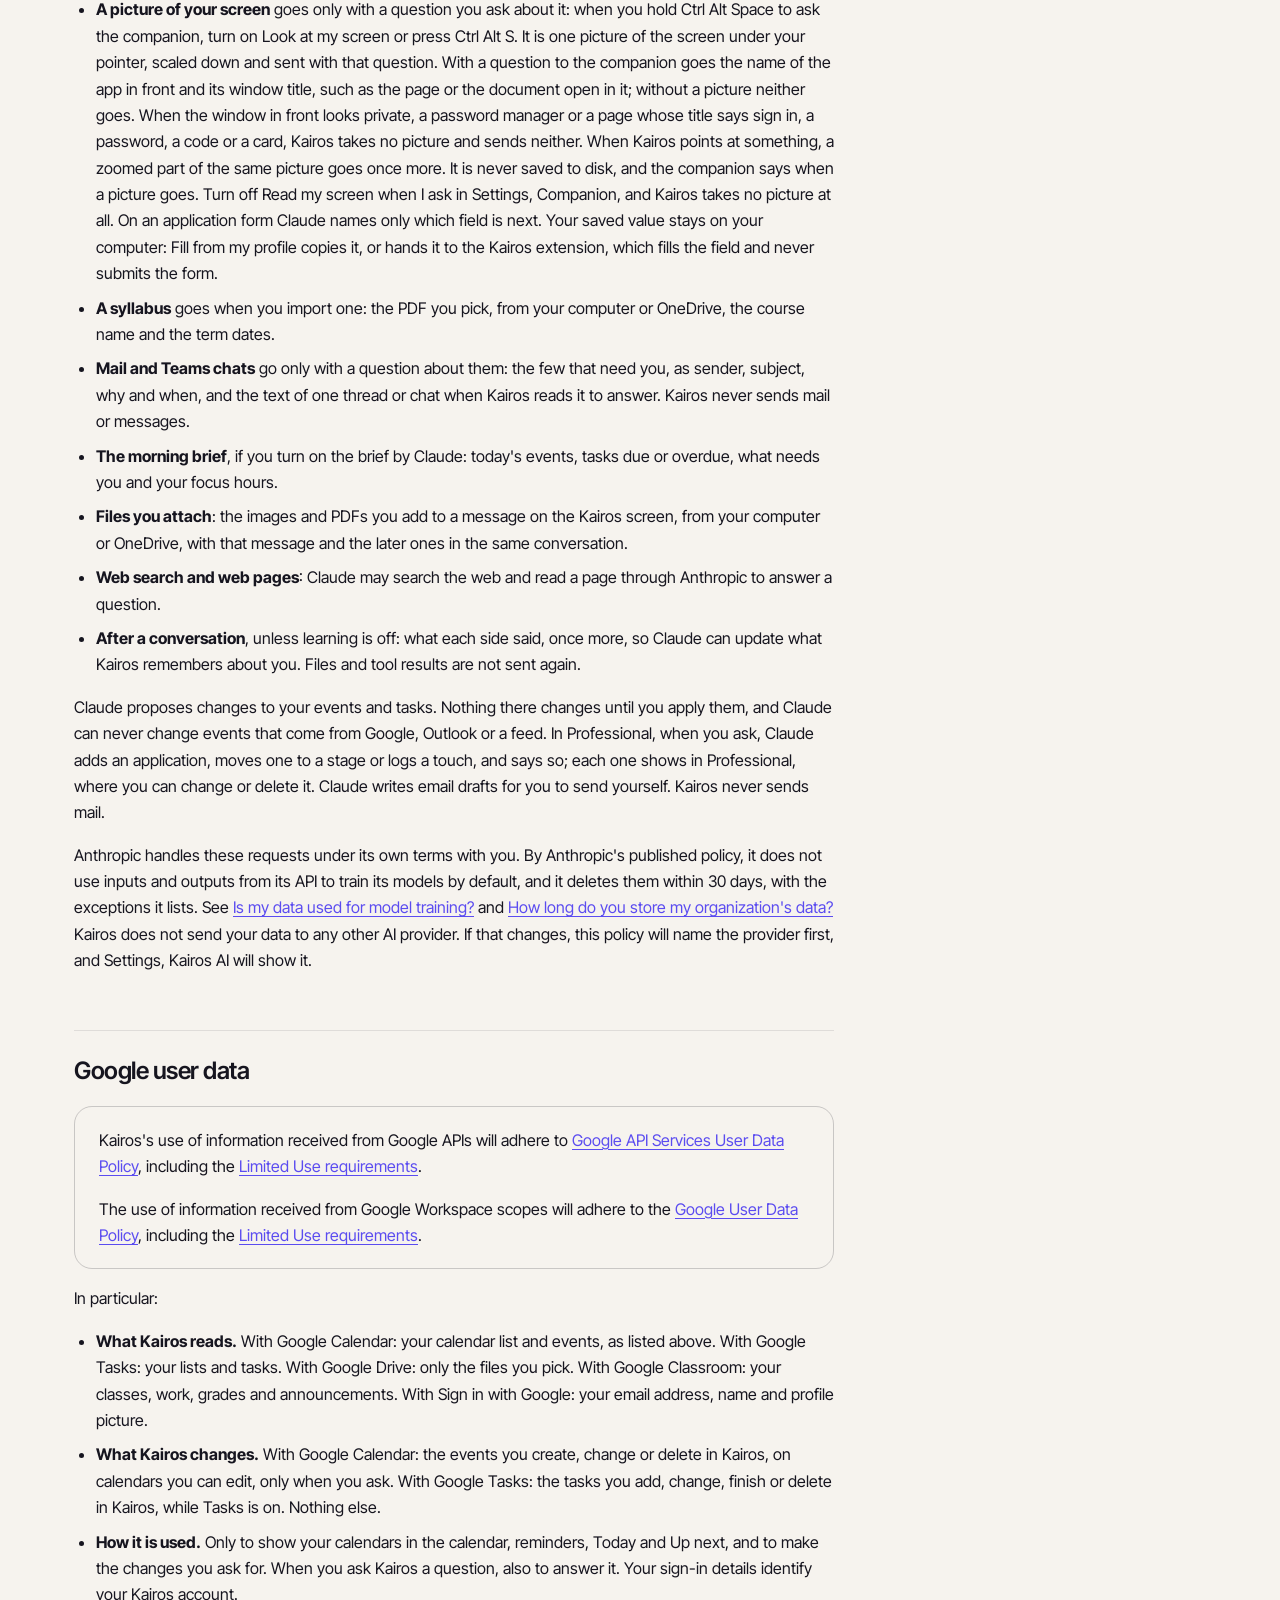
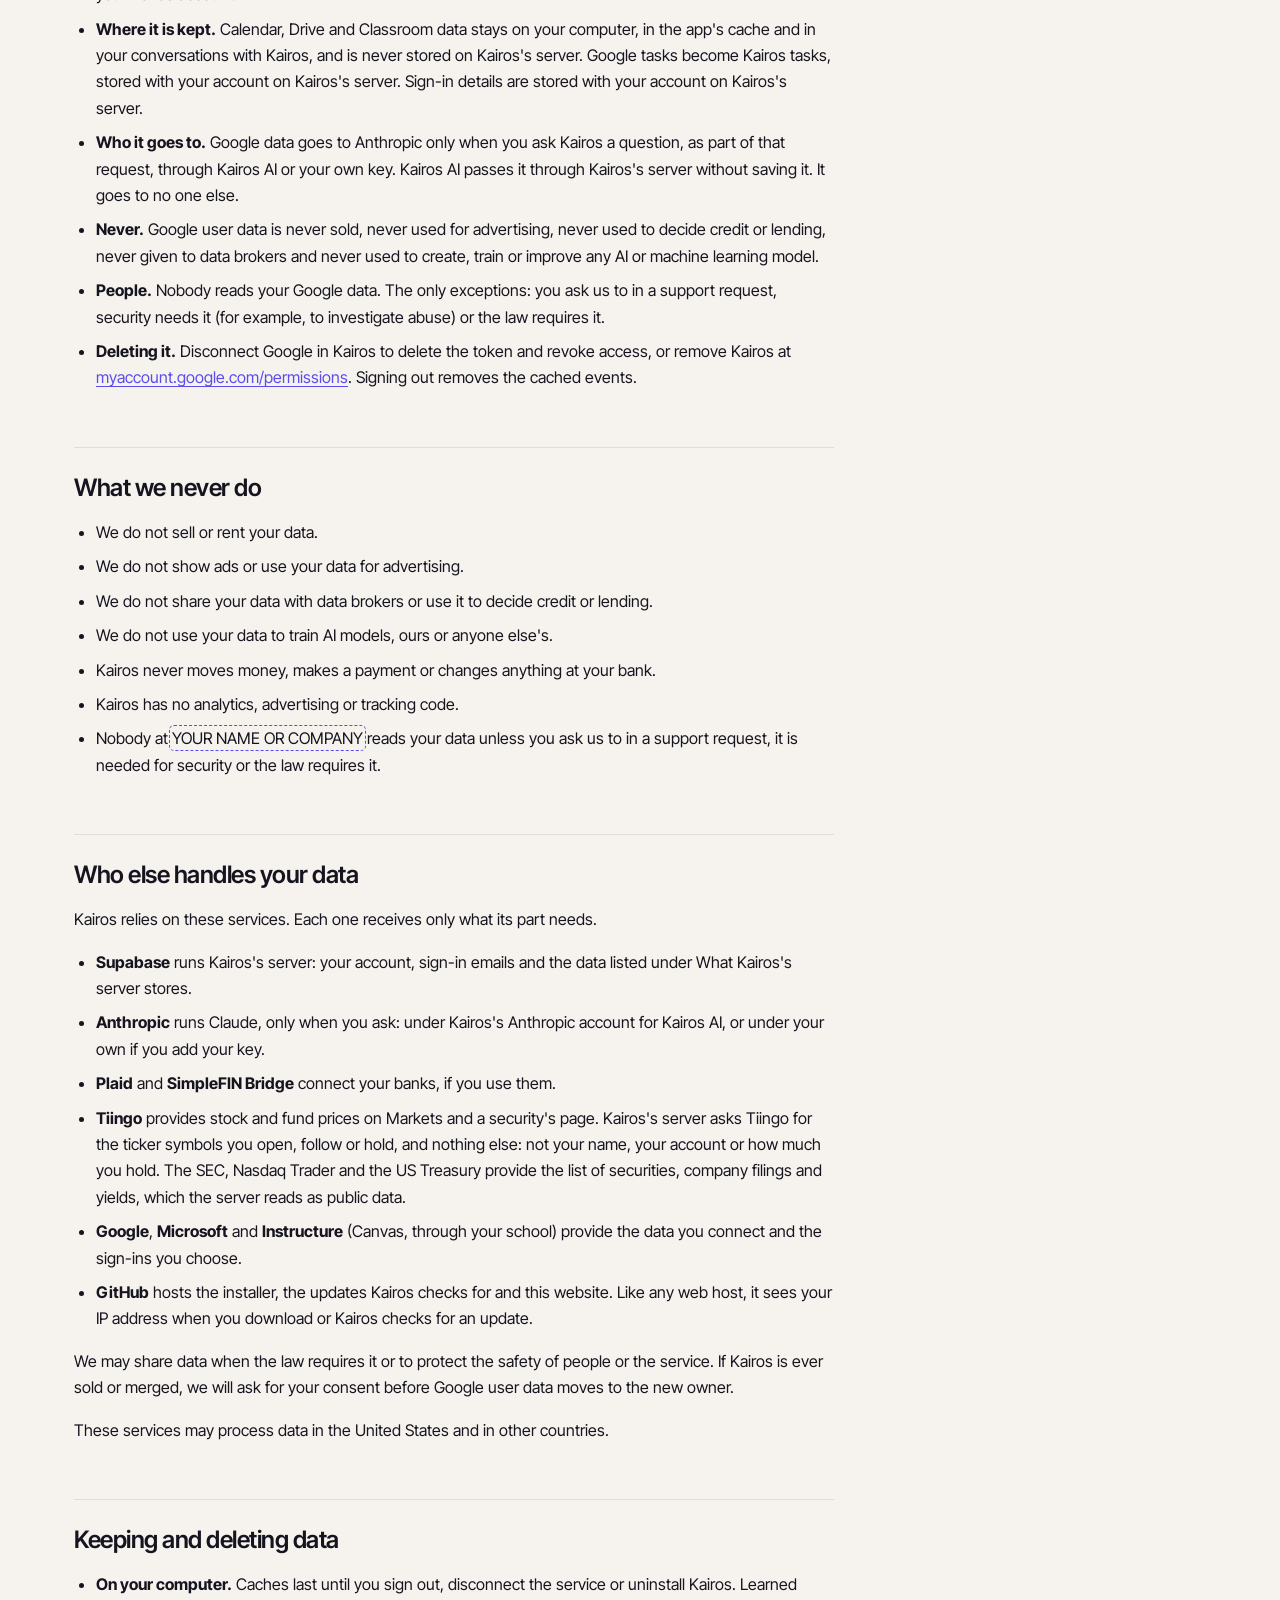
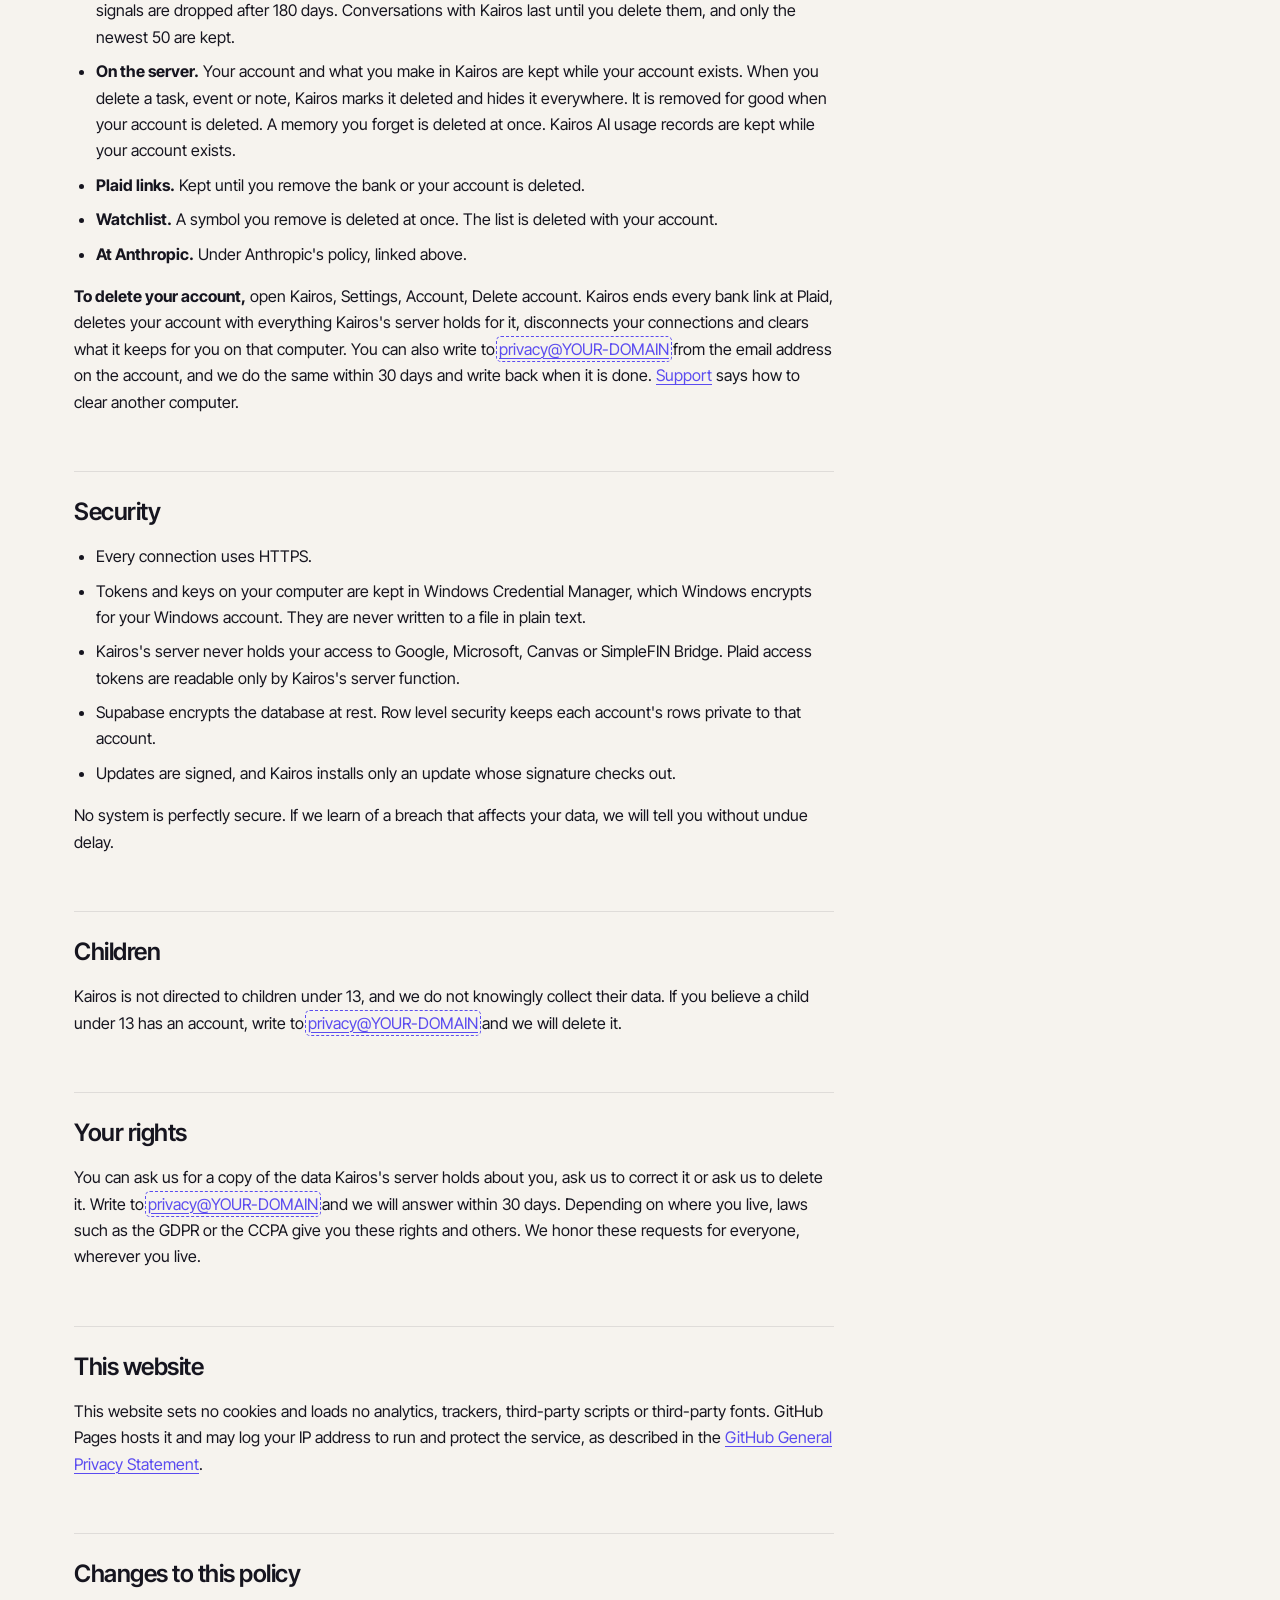
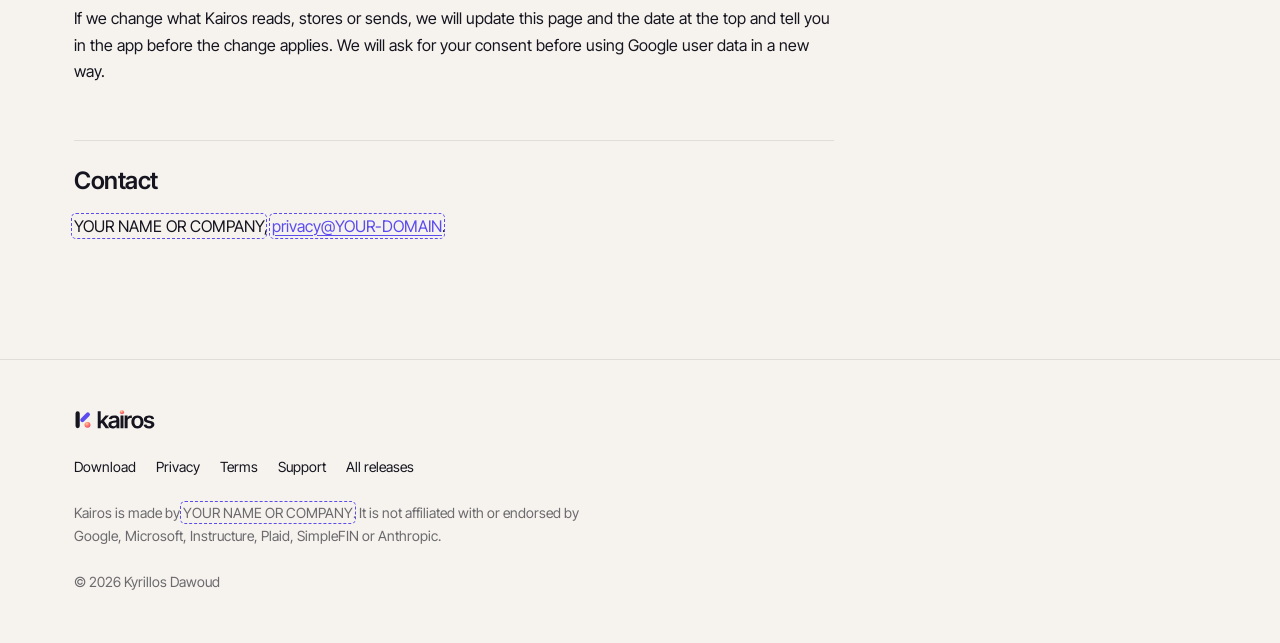
==== commit 149f438f: "Site from KyrillosDawoud7/kairos@8faf94e" ====
--- a/privacy.html
+++ b/privacy.html
@@ -9,7 +9,8 @@
 <html lang="en">
 <head>
   <meta charset="utf-8">
-  <meta name="viewport" content="width=device-width, initial-scale=1">
+  <meta http-equiv="Content-Security-Policy" content="default-src 'self'; script-src 'self'; style-src 'self'; img-src 'self' data:; font-src 'self'; connect-src 'self'; object-src 'none'; base-uri 'none'; form-action 'none'">
+  <meta name="viewport" content="width=device-width, initial-scale=1, viewport-fit=cover">
   <title>Privacy policy: Kairos</title>
   <meta name="description" content="What Kairos reads, where it keeps it, who else sees it and how to delete it.">
   <meta name="color-scheme" content="light dark">
@@ -20,21 +21,26 @@
   <link rel="apple-touch-icon" href="assets/brand/apple-touch-icon.png">
   <link rel="stylesheet" href="assets/brand/kairos.css">
   <link rel="stylesheet" href="assets/site.css">
+  <script src="assets/boot.js"></script>
+  <script src="assets/site.js" defer></script>
 </head>
 <body>
   <a class="skip" href="#main">Skip to content</a>
 
   <header class="site-header">
-    <div class="wrap">
-      <a class="brand" href="index.html" aria-label="Kairos home">
+    <div class="nav-pill">
+      <a class="brand" href="./" aria-label="Kairos home">
         <picture>
           <source srcset="assets/brand/kairos-lockup-reversed.svg" media="(prefers-color-scheme: dark)">
-          <img src="assets/brand/kairos-lockup.svg" alt="Kairos" width="94" height="28">
+          <img src="assets/brand/kairos-lockup.svg" alt="Kairos" width="88" height="26">
         </picture>
       </a>
       <nav class="site-nav" aria-label="Main">
-        <a class="nav-text" href="privacy.html" aria-current="page">Privacy</a>
-        <a class="nav-text" href="support.html">Support</a>
+        <a class="nav-text" href="./#today">Today</a>
+        <a class="nav-text" href="./#calendar">Calendar</a>
+        <a class="nav-text" href="./#classes">Classes</a>
+        <a class="nav-text" href="./#money">Money</a>
+        <a class="nav-text" href="./#kairos">Kairos</a>
         <a class="button small" href="https://github.com/KyrillosDawoud7/kairos-releases/releases/latest">Download</a>
       </nav>
     </div>
--- a/assets/brand/kairos.css
+++ b/assets/brand/kairos.css
@@ -8,6 +8,8 @@
   --kairos-orb-mid: #FF7A62;
   --kairos-orb-lo: #E5407F;
   --kairos-coral: #FA6A62;
+  /* Needs you now, flat: a dot, a count badge. 4.6 to 1 under white text, 4.0 to 1 on Carbon. */
+  --kairos-needs: #D43F28;
   --kairos-calendar: #3B6FD4;
   --kairos-notes: #D9A441;
   --kairos-career: #C2456F;
--- a/assets/site.css
+++ b/assets/site.css
@@ -1,18 +1,14 @@
 /*
  * The Kairos website. Colors come from brand/tokens/kairos.css, copied as given into
- * assets/brand/kairos.css and loaded before this file. The semantic names below mirror
- * packages/ui/src/theme.css: Bone and Ink in light, Midnight and Bone in dark, Iris for the
- * brand and the primary action. 1px borders, no shadows, glows, glass or blur. The fonts are
- * the files the app bundles, served from this site.
+ * assets/brand/kairos.css and loaded before this file. Bone and Ink in light, Midnight and Bone
+ * in dark, Iris for the brand and the primary action, a flat dot for what needs you now (decision
+ * 0049 keeps Bone and Midnight for the site). Titles are Inter Tight at 600 with tight tracking,
+ * as in the app. 1px hairlines, no shadows or glows. The one translucent surface is the nav once
+ * the page scrolls under it, which the owner allowed on 2026-10-17.
+ *
+ * Motion moves transform and opacity only. Everything readable without it: with reduced motion,
+ * or before site.js runs, every element sits in its final place.
  */
-
-@font-face {
-  font-family: "Instrument Serif";
-  font-style: normal;
-  font-weight: 400;
-  font-display: swap;
-  src: url("fonts/InstrumentSerif-Regular.ttf") format("truetype");
-}
 
 @font-face {
   font-family: "Inter Tight";
@@ -25,42 +21,98 @@
 :root {
   color-scheme: light;
   --canvas: var(--kairos-bone);
-  --surface: color-mix(in srgb, var(--kairos-bone) 35%, #ffffff);
+  --paper: #ffffff;
+  --sunk: color-mix(in srgb, var(--kairos-ink) 4%, var(--kairos-bone));
   --text: var(--kairos-ink);
-  --muted: color-mix(in srgb, var(--kairos-ink) 64%, transparent);
+  --muted: color-mix(in srgb, var(--kairos-ink) 62%, transparent);
+  --faint: color-mix(in srgb, var(--kairos-ink) 38%, transparent);
   --accent: var(--kairos-iris);
   --accent-fill: var(--kairos-iris);
   --accent-fill-hover: color-mix(in srgb, var(--kairos-iris) 88%, var(--kairos-ink));
   --on-accent: #ffffff;
-  --border: color-mix(in srgb, var(--kairos-ink) 14%, transparent);
-  --border-strong: color-mix(in srgb, var(--kairos-ink) 28%, transparent);
-  --hover: color-mix(in srgb, var(--kairos-ink) 6%, transparent);
+  --border: color-mix(in srgb, var(--kairos-ink) 10%, transparent);
+  --border-strong: color-mix(in srgb, var(--kairos-ink) 20%, transparent);
+  --hover: color-mix(in srgb, var(--kairos-ink) 5%, transparent);
   --focus: var(--kairos-iris);
-  --radius-sm: 6px;
-  --radius: 10px;
-  --radius-lg: 14px;
+  --glass: color-mix(in srgb, var(--kairos-bone) 72%, transparent);
+  --device: #0b0b10;
+  /* What needs you is a flat dot, as in the app (decision 0056). */
+  --orb: var(--kairos-needs);
+  --hue-class: var(--kairos-iris);
+  --hue-cal: var(--kairos-calendar);
+  --hue-career: var(--kairos-career);
+  --hue-money: var(--kairos-money);
+  --hue-teal: var(--kairos-teal);
+  --hue-plum: var(--kairos-plum);
+  --display: var(--kairos-font-text);
+  --radius-sm: 8px;
+  --radius: 12px;
+  --radius-lg: 18px;
+  --radius-xl: 28px;
   --gutter: 24px;
-  --fast: 100ms;
+  --max: 1180px;
+  --fast: 120ms;
+  --ease-out: cubic-bezier(0.16, 1, 0.3, 1);
+  --ease-spring: cubic-bezier(0.34, 1.4, 0.64, 1);
+  --rise: 28px;
+}
+
+@supports (transition-timing-function: linear(0, 1)) {
+  :root {
+    /* A spring that overshoots once and settles, as iOS moves things. */
+    --ease-spring: linear(
+      0,
+      0.009,
+      0.035 2.1%,
+      0.141,
+      0.281 6.7%,
+      0.723 12.9%,
+      0.938 16.7%,
+      1.017,
+      1.077,
+      1.121,
+      1.149 24.3%,
+      1.159,
+      1.163,
+      1.161,
+      1.154 29.9%,
+      1.129 32.8%,
+      1.051 39.6%,
+      1.017 43.1%,
+      0.991,
+      0.977 51%,
+      0.974 53.8%,
+      0.975 57.1%,
+      0.997 69.8%,
+      1.003 76.9%,
+      1
+    );
+  }
 }
 
 @media (prefers-color-scheme: dark) {
   :root {
     color-scheme: dark;
     --canvas: var(--kairos-midnight);
-    --surface: color-mix(in srgb, var(--kairos-ink) 70%, var(--kairos-midnight));
+    --paper: color-mix(in srgb, var(--kairos-ink) 78%, var(--kairos-midnight));
+    --sunk: color-mix(in srgb, var(--kairos-bone) 4%, var(--kairos-midnight));
     --text: var(--kairos-bone);
-    --muted: color-mix(in srgb, var(--kairos-bone) 64%, transparent);
+    --muted: color-mix(in srgb, var(--kairos-bone) 62%, transparent);
+    --faint: color-mix(in srgb, var(--kairos-bone) 38%, transparent);
     --accent: var(--kairos-iris-light);
-    --border: color-mix(in srgb, var(--kairos-bone) 14%, transparent);
-    --border-strong: color-mix(in srgb, var(--kairos-bone) 28%, transparent);
-    --hover: color-mix(in srgb, var(--kairos-bone) 7%, transparent);
+    --border: color-mix(in srgb, var(--kairos-bone) 10%, transparent);
+    --border-strong: color-mix(in srgb, var(--kairos-bone) 20%, transparent);
+    --hover: color-mix(in srgb, var(--kairos-bone) 6%, transparent);
     --focus: var(--kairos-iris-light);
-  }
-}
-
-@media (max-width: 480px) {
+    --glass: color-mix(in srgb, var(--kairos-midnight) 70%, transparent);
+    --device: #050508;
+    --hue-class: var(--kairos-iris-light);
+  }
+}
+
+@media (max-width: 520px) {
   :root {
-    --gutter: 16px;
+    --gutter: 18px;
   }
 }
 
@@ -80,6 +132,8 @@
   text-rendering: optimizeLegibility;
   -webkit-text-size-adjust: 100%;
   text-size-adjust: 100%;
+  scroll-behavior: smooth;
+  scroll-padding-top: 88px;
 }
 
 body {
@@ -88,6 +142,7 @@
   background-color: var(--canvas);
   color: var(--text);
   overflow-wrap: break-word;
+  overflow-x: clip;
 }
 
 img,
@@ -114,16 +169,20 @@
   border-radius: var(--radius-sm);
 }
 
+::selection {
+  background: color-mix(in srgb, var(--kairos-iris) 24%, transparent);
+}
+
 .skip {
   position: absolute;
   left: var(--gutter);
   top: -48px;
   padding: 8px 12px;
-  background: var(--surface);
+  background: var(--paper);
   color: var(--text);
   border: 1px solid var(--border-strong);
   border-radius: var(--radius);
-  z-index: 10;
+  z-index: 60;
 }
 
 .skip:focus {
@@ -132,23 +191,51 @@
 
 .wrap {
   width: 100%;
-  max-width: 1120px;
+  max-width: var(--max);
   margin-inline: auto;
   padding-inline: var(--gutter);
 }
 
-/* Header and footer */
+.sr-only {
+  position: absolute;
+  width: 1px;
+  height: 1px;
+  overflow: hidden;
+  clip-path: inset(50%);
+  white-space: nowrap;
+}
+
+/* The nav: a pill that floats over the page and turns to glass once the page runs under it. */
 
 .site-header {
-  border-bottom: 1px solid var(--border);
-}
-
-.site-header .wrap {
+  position: sticky;
+  top: 0;
+  z-index: 50;
+  padding: 12px var(--gutter) 0;
+}
+
+.site-header .nav-pill {
   display: flex;
   align-items: center;
   justify-content: space-between;
   gap: 16px;
-  min-height: 64px;
+  max-width: var(--max);
+  min-height: 56px;
+  margin-inline: auto;
+  padding: 0 8px 0 16px;
+  border: 1px solid transparent;
+  border-radius: 999px;
+  transition:
+    background-color 240ms ease-out,
+    border-color 240ms ease-out,
+    backdrop-filter 240ms ease-out;
+}
+
+.site-header.is-stuck .nav-pill {
+  border-color: var(--border);
+  background-color: var(--glass);
+  -webkit-backdrop-filter: blur(20px) saturate(1.6);
+  backdrop-filter: blur(20px) saturate(1.6);
 }
 
 .brand {
@@ -159,37 +246,44 @@
 }
 
 .brand img {
-  height: 28px;
+  height: 26px;
   width: auto;
 }
 
 .site-nav {
   display: flex;
   align-items: center;
-  gap: 20px;
+  gap: 4px;
 }
 
 .site-nav a:not(.button) {
-  color: var(--muted);
+  padding: 8px 12px;
+  border-radius: 999px;
+  color: var(--muted);
+  font-size: 15px;
+  font-weight: 500;
   text-decoration: none;
-  font-size: 15px;
+  transition:
+    color var(--fast) ease-out,
+    background-color var(--fast) ease-out;
 }
 
 .site-nav a:not(.button):hover,
 .site-nav a[aria-current="page"] {
   color: var(--text);
-}
-
-@media (max-width: 520px) {
+  background-color: var(--hover);
+}
+
+@media (max-width: 860px) {
   .site-nav .nav-text {
     display: none;
   }
 }
 
 .site-footer {
+  margin-top: 120px;
+  padding-block: 48px 56px;
   border-top: 1px solid var(--border);
-  margin-top: 96px;
-  padding-block: 40px 48px;
   color: var(--muted);
   font-size: 14px;
 }
@@ -227,17 +321,20 @@
   max-width: 64ch;
 }
 
-/* Buttons */
+/* Buttons. The primary one leans toward the pointer and springs back. */
 
 .button {
+  --mx: 0px;
+  --my: 0px;
+  position: relative;
   display: inline-flex;
   align-items: center;
   justify-content: center;
   gap: 8px;
-  min-height: 44px;
-  padding: 10px 20px;
+  min-height: 48px;
+  padding: 12px 22px;
   border: 1px solid transparent;
-  border-radius: var(--radius);
+  border-radius: 999px;
   background-color: var(--accent-fill);
   color: var(--on-accent);
   font: inherit;
@@ -245,9 +342,12 @@
   font-weight: 600;
   line-height: 1.2;
   text-decoration: none;
+  cursor: pointer;
+  transform: translate(var(--mx), var(--my));
   transition:
     background-color var(--fast) ease-out,
-    color var(--fast) ease-out;
+    color var(--fast) ease-out,
+    transform 500ms var(--ease-spring);
 }
 
 .button:hover {
@@ -255,9 +355,14 @@
   text-decoration: none;
 }
 
+.button:active {
+  transform: translate(var(--mx), var(--my)) scale(0.97);
+  transition-duration: var(--fast);
+}
+
 .button.small {
-  min-height: 36px;
-  padding: 6px 14px;
+  min-height: 40px;
+  padding: 8px 16px;
   font-size: 15px;
 }
 
@@ -281,186 +386,1704 @@
 h2,
 h3 {
   margin: 0;
-  font-weight: 400;
-}
-
-.display {
-  font-family: var(--kairos-font-display);
-  font-weight: 400;
-  letter-spacing: -0.01em;
-  line-height: 1.05;
+  font-family: var(--display);
+  font-weight: 600;
+  letter-spacing: -0.03em;
+  line-height: 1.04;
+  text-wrap: balance;
 }
 
 .eyebrow {
-  margin: 0 0 16px;
+  display: inline-flex;
+  align-items: center;
+  gap: 8px;
+  margin: 0 0 18px;
   color: var(--muted);
   font-size: 13px;
   font-weight: 600;
-  letter-spacing: 0.06em;
+  letter-spacing: 0.08em;
   text-transform: uppercase;
 }
 
-.lede {
-  margin: 24px 0 0;
-  max-width: 36em;
-  color: var(--muted);
-  font-size: 20px;
+.eyebrow::before {
+  content: "";
+  width: 18px;
+  height: 3px;
+  border-radius: 2px;
+  background-color: var(--hue, var(--accent));
+}
+
+.note {
+  color: var(--muted);
+  font-size: 14px;
+}
+
+.num {
+  font-variant-numeric: tabular-nums;
+}
+
+.orb {
+  display: inline-block;
+  flex: none;
+  width: 10px;
+  height: 10px;
+  border-radius: 999px;
+  background: var(--orb);
+}
+
+/* Reveal: a block rises 28 px into view. site.js marks it once it is on screen. */
+
+.js [data-reveal] {
+  opacity: 0;
+  transform: translateY(var(--rise));
+  transition:
+    opacity 900ms var(--ease-out),
+    transform 900ms var(--ease-out);
+  transition-delay: calc(var(--i, 0) * 70ms);
+}
+
+.js [data-reveal].is-in {
+  opacity: 1;
+  transform: none;
+}
+
+/* Hero */
+
+.hero {
+  position: relative;
+  padding-top: clamp(28px, 5vw, 72px);
+  text-align: center;
+}
+
+/* A fine grid behind the hero, fading out at its edges, as Linear rules its pages. */
+.hero::before {
+  content: "";
+  position: absolute;
+  inset: -80px 0 auto;
+  z-index: -1;
+  height: 900px;
+  background-image:
+    linear-gradient(var(--border) 1px, transparent 1px),
+    linear-gradient(90deg, var(--border) 1px, transparent 1px);
+  background-size: 56px 56px;
+  background-position: center top;
+  -webkit-mask-image: radial-gradient(ellipse 60% 55% at 50% 35%, #000 20%, transparent 75%);
+  mask-image: radial-gradient(ellipse 60% 55% at 50% 35%, #000 20%, transparent 75%);
+}
+
+.beta-pill {
+  display: inline-flex;
+  align-items: center;
+  gap: 10px;
+  max-width: 100%;
+  margin-bottom: 28px;
+  padding: 7px 14px 7px 10px;
+  border: 1px solid var(--border);
+  border-radius: 999px;
+  background-color: var(--paper);
+  color: var(--text);
+  font-size: 14px;
+  font-weight: 500;
+  text-decoration: none;
+  transition:
+    border-color var(--fast) ease-out,
+    transform 500ms var(--ease-spring);
+}
+
+.beta-pill:hover {
+  border-color: var(--border-strong);
+  text-decoration: none;
+  transform: translateY(-1px);
+}
+
+.beta-pill .arrow {
+  color: var(--muted);
+  transition: transform 300ms var(--ease-out);
+}
+
+.beta-pill:hover .arrow {
+  transform: translateX(3px);
+}
+
+.hero-title {
+  max-width: 13ch;
+  margin-inline: auto;
+  font-size: clamp(42px, 4.4vw + 4px, 68px);
+  letter-spacing: -0.045em;
+  line-height: 1;
+}
+
+.hero-title .line {
+  display: block;
+}
+
+/* Wide enough for each sentence on its own line. */
+@media (min-width: 900px) {
+  .hero-title {
+    max-width: none;
+  }
+
+  .hero-title .line {
+    white-space: nowrap;
+  }
+}
+
+.hero-title .soft {
+  color: var(--faint);
+}
+
+/* Each word rises out of its own line, one after another. */
+.hero-title .word {
+  display: inline-block;
+  padding-bottom: 0.08em;
+  overflow: hidden;
+  vertical-align: bottom;
+}
+
+.hero-title .word > span {
+  display: inline-block;
+}
+
+.js .hero-title .word > span {
+  transform: translateY(105%);
+  animation: word-in 1000ms var(--ease-out) forwards;
+  animation-delay: calc(120ms + var(--w, 0) * 55ms);
+}
+
+@keyframes word-in {
+  to {
+    transform: none;
+  }
+}
+
+.hero-lede {
+  max-width: 34em;
+  margin: 28px auto 0;
+  color: var(--muted);
+  font-size: clamp(18px, 1.2vw + 12px, 21px);
   line-height: 1.5;
 }
 
-.note {
-  color: var(--muted);
-  font-size: 14px;
-}
-
-.numeric {
-  font-variant-numeric: tabular-nums;
-}
-
-/* Home: hero */
-
-.hero {
-  padding-block: 80px 40px;
-}
-
-.hero h1 {
-  max-width: 15ch;
-  font-size: clamp(40px, 3vw + 28px, 64px);
+/* The live line: what needs you, one thing at a time, with the orb beside it. */
+.live {
+  display: inline-flex;
+  align-items: center;
+  gap: 12px;
+  max-width: 100%;
+  margin: 24px auto 0;
+  padding: 10px 18px 10px 14px;
+  border: 1px solid var(--border);
+  border-radius: 999px;
+  background-color: var(--paper);
+  text-align: left;
+}
+
+.live .orb {
+  width: 12px;
+  height: 12px;
+  animation: breathe 2400ms ease-in-out infinite;
+}
+
+.live-text {
+  position: relative;
+  display: grid;
+  min-width: 0;
+  overflow: hidden;
+  font-size: 15px;
+  font-weight: 500;
+}
+
+.live-text > span {
+  grid-area: 1 / 1;
+  overflow: hidden;
+  text-overflow: ellipsis;
+  white-space: nowrap;
+  transition:
+    opacity 500ms var(--ease-out),
+    transform 600ms var(--ease-out);
+}
+
+@media (max-width: 600px) {
+  .live {
+    border-radius: 20px;
+  }
+
+  .live-text > span {
+    white-space: normal;
+  }
+}
+
+.live-text > span:not(.is-on) {
+  opacity: 0;
+  transform: translateY(110%);
+}
+
+.live-text > span.is-off {
+  transform: translateY(-110%);
+}
+
+@keyframes breathe {
+  50% {
+    transform: scale(1.18);
+  }
+}
+
+.hero .actions {
+  justify-content: center;
+}
+
+/* On a phone the first screen reaches the product sooner: a tighter title and one button. */
+@media (max-width: 600px) {
+  .hero-title {
+    font-size: 38px;
+  }
+
+  .hero-lede {
+    margin-top: 20px;
+    font-size: 17px;
+  }
+
+  .beta-pill {
+    margin-bottom: 22px;
+    font-size: 13px;
+  }
+
+  .hero .actions {
+    margin-top: 24px;
+  }
+
+  .hero .actions .button.quiet {
+    display: none;
+  }
 }
 
 .actions {
   display: flex;
   flex-wrap: wrap;
   align-items: center;
-  gap: 12px 16px;
+  gap: 12px;
   margin-top: 32px;
 }
 
 .hero .note {
+  margin: 18px auto 0;
+  max-width: 54ch;
+}
+
+.js .hero-in {
+  opacity: 0;
+  transform: translateY(16px);
+  animation: hero-in 1000ms var(--ease-out) forwards;
+  animation-delay: var(--d, 600ms);
+}
+
+@keyframes hero-in {
+  to {
+    opacity: 1;
+    transform: none;
+  }
+}
+
+/* The stage: the desktop app and the phone, real screens from the demo week. */
+
+.stage {
+  position: relative;
+  max-width: 1120px;
+  margin: clamp(40px, 5vw, 64px) auto 0;
+  perspective: 1600px;
+}
+
+.desk {
+  position: relative;
+  overflow: hidden;
+  border: 1px solid var(--border-strong);
+  border-radius: var(--radius-lg);
+  background-color: var(--paper);
+  transform-origin: 50% 0;
+}
+
+.desk img {
+  width: 100%;
+  height: auto;
+  aspect-ratio: 16 / 10;
+}
+
+.stage .phone {
+  position: absolute;
+  right: -2%;
+  bottom: -9%;
+  width: clamp(200px, 24%, 280px);
+}
+
+/* Chips that say what Kairos noticed, pinned around the stage. */
+.chip {
+  position: absolute;
+  z-index: 3;
+  display: flex;
+  align-items: center;
+  gap: 10px;
+  max-width: 300px;
+  padding: 10px 14px;
+  border: 1px solid var(--border);
+  border-radius: 14px;
+  background-color: var(--paper);
+  font-size: 14px;
+  font-weight: 500;
+  line-height: 1.35;
+  text-align: left;
+}
+
+.chip small {
+  display: block;
+  color: var(--muted);
+  font-size: 12px;
+  font-weight: 500;
+}
+
+.chip-a {
+  top: 18%;
+  left: -5%;
+}
+
+.chip-b {
+  top: 56%;
+  left: -3%;
+}
+
+.chip-c {
+  top: 8%;
+  right: -4%;
+}
+
+.js .chip {
+  opacity: 0;
+  transform: translateY(14px) scale(0.96);
+  animation: chip-in 900ms var(--ease-spring) forwards;
+  animation-delay: var(--d, 1600ms);
+}
+
+@keyframes chip-in {
+  to {
+    opacity: 1;
+    transform: none;
+  }
+}
+
+@media (max-width: 1240px) {
+  .chip-a,
+  .chip-b {
+    left: 1%;
+  }
+
+  .chip-c {
+    right: 1%;
+  }
+}
+
+@media (max-width: 760px) {
+  .stage {
+    max-width: 330px;
+  }
+
+  .desk,
+  .chip-c {
+    display: none;
+  }
+
+  .stage .phone {
+    position: relative;
+    right: auto;
+    bottom: auto;
+    width: 100%;
+    max-width: 300px;
+    margin-inline: auto;
+  }
+
+  .chip {
+    max-width: 230px;
+    font-size: 13px;
+  }
+
+  .chip-a {
+    top: 30%;
+    left: -10px;
+  }
+
+  .chip-b {
+    top: 62%;
+    left: auto;
+    right: -10px;
+  }
+}
+
+/* The phone: a frame, the island and a real screen. */
+
+.phone {
+  position: relative;
+  z-index: 2;
+  padding: 9px;
+  border-radius: 54px;
+  background-color: var(--device);
+  outline: 1px solid color-mix(in srgb, #ffffff 14%, transparent);
+  outline-offset: -1px;
+}
+
+.phone .screen {
+  position: relative;
+  overflow: hidden;
+  border-radius: 45px;
+  background-color: var(--paper);
+}
+
+.phone .screen img {
+  width: 100%;
+  height: auto;
+  aspect-ratio: 390 / 844;
+}
+
+/*
+ * The Dynamic Island. Compact, it is a black pill. When a class is near it opens into a Live
+ * Activity: the class, the room and the minutes left, then folds back to the pill with the
+ * minutes on its right, as iOS shows a timer.
+ */
+.island {
+  position: absolute;
+  top: 3.2%;
+  left: 50%;
+  z-index: 3;
+  width: 34%;
+  height: 4.4%;
+  translate: -50% 0;
+}
+
+.island-pill,
+.island-open {
+  position: absolute;
+  top: 0;
+  left: 50%;
+  background-color: #000000;
+  color: #ffffff;
+  translate: -50% 0;
+}
+
+.island-pill {
+  display: flex;
+  align-items: center;
+  justify-content: space-between;
+  width: 100%;
+  height: 100%;
+  padding: 0 7%;
+  border-radius: 999px;
+}
+
+.island-pill .orb {
+  width: 9px;
+  height: 9px;
+}
+
+.island-pill .mins {
+  color: #ff9a7a;
+  font-size: 10px;
+  font-weight: 600;
+  letter-spacing: -0.01em;
+}
+
+.island-pill > * {
+  opacity: 0;
+  transition: opacity 300ms ease-out;
+}
+
+.island[data-state="compact"] .island-pill > * {
+  opacity: 1;
+}
+
+.island-open {
+  display: grid;
+  grid-template-columns: auto 1fr auto;
+  align-items: center;
+  gap: 4px 10px;
+  width: 270%;
+  padding: 14px 16px 12px;
+  border-radius: 30px;
+  opacity: 0;
+  transform: scale(0.37, 0.28);
+  transform-origin: 50% 0;
+  transition:
+    opacity 260ms ease-out,
+    transform 620ms var(--ease-spring);
+}
+
+.island[data-state="open"] .island-open {
+  opacity: 1;
+  transform: none;
+}
+
+.island-open > * {
+  opacity: 0;
+  transition: opacity 200ms ease-out;
+}
+
+.island[data-state="open"] .island-open > * {
+  opacity: 1;
+  transition: opacity 300ms ease-out 220ms;
+}
+
+.island-open .orb {
+  width: 22px;
+  height: 22px;
+}
+
+.island-open strong {
+  display: block;
+  font-size: 13px;
+  font-weight: 600;
+  line-height: 1.2;
+}
+
+.island-open small {
+  display: block;
+  color: color-mix(in srgb, #ffffff 62%, transparent);
+  font-size: 11px;
+  line-height: 1.3;
+}
+
+.island-open .count {
+  color: #ff9a7a;
+  font-size: 20px;
+  font-weight: 600;
+  letter-spacing: -0.02em;
+  line-height: 1;
+  text-align: right;
+}
+
+.island-open .count small {
+  color: #ff9a7a;
+  font-size: 10px;
+  text-align: right;
+}
+
+.island-bar {
+  grid-column: 1 / -1;
+  height: 4px;
+  margin-top: 6px;
+  overflow: hidden;
+  border-radius: 2px;
+  background-color: color-mix(in srgb, #ffffff 16%, transparent);
+}
+
+.island-bar span {
+  display: block;
+  width: 100%;
+  height: 100%;
+  border-radius: 2px;
+  background-color: var(--kairos-needs);
+  transform: scaleX(0.6);
+  transform-origin: 0 50%;
+  transition: transform 1200ms var(--ease-out);
+}
+
+.island[data-state="open"] .island-bar span {
+  transform: scaleX(0.62);
+}
+
+/* The stage tilts up as it reaches the middle of the screen, as Apple sets its devices. */
+@supports (animation-timeline: view()) {
+  @media (prefers-reduced-motion: no-preference) {
+    .stage .desk {
+      animation: tilt linear both;
+      animation-timeline: view();
+      animation-range: entry 0% cover 45%;
+    }
+
+    .stage .phone {
+      animation: lift linear both;
+      animation-timeline: view();
+      animation-range: entry 0% cover 60%;
+    }
+  }
+}
+
+@keyframes tilt {
+  from {
+    transform: rotateX(16deg) scale(0.94);
+  }
+  to {
+    transform: none;
+  }
+}
+
+@keyframes lift {
+  from {
+    transform: translateY(80px);
+  }
+  to {
+    transform: none;
+  }
+}
+
+/* Sections */
+
+.section {
+  position: relative;
+  padding-top: clamp(96px, 12vw, 168px);
+}
+
+.section-head {
+  max-width: 44rem;
+  margin-bottom: clamp(40px, 5vw, 64px);
+}
+
+.section-head.center {
+  margin-inline: auto;
+  text-align: center;
+}
+
+.section-head h2 {
+  font-size: clamp(36px, 4.4vw, 64px);
+}
+
+.section-head h2 .soft {
+  color: var(--faint);
+}
+
+.section-head p {
   margin: 20px 0 0;
-  max-width: 60ch;
-}
-
-.shot {
+  color: var(--muted);
+  font-size: clamp(17px, 0.6vw + 14px, 20px);
+  line-height: 1.55;
+}
+
+.split {
+  display: grid;
+  gap: 40px;
+  align-items: center;
+}
+
+@media (min-width: 960px) {
+  .split {
+    grid-template-columns: 5fr 6fr;
+    gap: 72px;
+  }
+
+  /* The visual comes first and takes the wider column. */
+  .split.flip {
+    grid-template-columns: 6fr 5fr;
+  }
+
+  .split.flip > :first-child {
+    order: 2;
+  }
+}
+
+.split .section-head {
+  margin-bottom: 0;
+}
+
+.facts {
+  display: grid;
+  gap: 12px;
+  margin: 28px 0 0;
+  padding: 0;
+  list-style: none;
+  color: var(--muted);
+  font-size: 16px;
+}
+
+.facts li {
+  position: relative;
+  padding-left: 26px;
+}
+
+.facts li::before {
+  content: "";
+  position: absolute;
+  left: 2px;
+  top: 0.58em;
+  width: 8px;
+  height: 8px;
+  border: 1.5px solid var(--hue, var(--accent));
+  border-radius: 999px;
+}
+
+.facts strong {
+  color: var(--text);
+  font-weight: 600;
+}
+
+/* A panel: the product's own surface, rebuilt in HTML so it can move. */
+.panel {
+  position: relative;
+  padding: clamp(20px, 3vw, 32px);
+  border: 1px solid var(--border);
+  border-radius: var(--radius-xl);
+  background-color: var(--paper);
+}
+
+.panel-head {
+  display: flex;
+  align-items: center;
+  gap: 12px;
+  margin-bottom: 18px;
+}
+
+.panel-head h3 {
+  font-size: 20px;
+  letter-spacing: -0.02em;
+}
+
+.badge {
+  display: inline-grid;
+  min-width: 26px;
+  height: 26px;
+  padding: 0 8px;
+  border-radius: 999px;
+  background-color: color-mix(in srgb, var(--kairos-iris) 14%, transparent);
+  color: var(--accent);
+  font-size: 14px;
+  font-weight: 600;
+  place-items: center;
+}
+
+.panel-hint {
+  margin-left: auto;
+  color: var(--faint);
+  font-size: 13px;
+  font-weight: 500;
+}
+
+/* Needs you: three Moments, each with one action. Mark done takes one away. */
+
+.moments {
+  display: grid;
   margin: 0;
-}
-
-.shot .frame {
+  padding: 0;
+  list-style: none;
+}
+
+.moment {
+  display: grid;
+  grid-template-columns: auto minmax(0, 1fr) auto;
+  align-items: center;
+  gap: 14px;
+  padding: 14px 0;
+  border-top: 1px solid var(--border);
+  transition:
+    opacity 360ms var(--ease-out),
+    transform 480ms var(--ease-out);
+}
+
+.moment[hidden] {
+  display: none;
+}
+
+.moment p {
+  margin: 0;
+  font-size: 16px;
+  font-weight: 500;
+  line-height: 1.4;
+}
+
+.moment .when {
+  display: block;
+  color: var(--muted);
+  font-size: 14px;
+  font-weight: 400;
+}
+
+.moment.is-done {
+  opacity: 0;
+  transform: translateX(24px);
+}
+
+.moment .orb {
+  transition: transform 300ms var(--ease-spring);
+}
+
+.act {
+  min-height: 38px;
+  padding: 6px 14px;
+  border: 1px solid var(--border-strong);
+  border-radius: 999px;
+  background-color: transparent;
+  color: var(--text);
+  font: inherit;
+  font-size: 14px;
+  font-weight: 600;
+  cursor: pointer;
+  transition:
+    background-color var(--fast) ease-out,
+    transform 400ms var(--ease-spring);
+}
+
+.act:hover {
+  background-color: var(--hover);
+}
+
+.act:active {
+  transform: scale(0.95);
+  transition-duration: var(--fast);
+}
+
+.calm {
+  display: none;
+  padding: 22px 0 6px;
+  border-top: 1px solid var(--border);
+  font-size: 16px;
+  font-weight: 500;
+}
+
+.calm small {
+  display: block;
+  margin-top: 2px;
+  color: var(--muted);
+  font-size: 14px;
+  font-weight: 400;
+}
+
+.calm .act {
+  margin-top: 14px;
+}
+
+.moments-panel.is-clear .calm {
+  display: block;
+  animation: hero-in 700ms var(--ease-out);
+}
+
+/* The week: classes, interviews and study blocks land one after another. */
+
+.week {
+  --slot: 15px;
+  display: grid;
+  grid-template-columns: 40px repeat(5, minmax(0, 1fr));
+  grid-template-rows: 34px repeat(26, var(--slot));
+  column-gap: 6px;
+  padding: 18px 18px 18px 8px;
+  border: 1px solid var(--border);
+  border-radius: var(--radius-xl);
+  background-color: var(--paper);
+}
+
+@media (min-width: 640px) {
+  .week {
+    --slot: 19px;
+  }
+}
+
+.week .day {
+  grid-row: 1;
+  align-self: start;
+  color: var(--muted);
+  font-size: 13px;
+  font-weight: 600;
+  text-align: center;
+}
+
+.week .day.today {
+  color: var(--accent);
+}
+
+.week .hour {
+  grid-column: 1;
+  align-self: start;
+  margin-top: -8px;
+  color: var(--faint);
+  font-size: 11px;
+  text-align: right;
+}
+
+.week .rule {
+  grid-column: 2 / -1;
+  align-self: start;
+  border-top: 1px solid var(--border);
+}
+
+.block {
+  --hue: var(--hue-cal);
+  z-index: 1;
+  display: grid;
+  align-content: start;
+  min-width: 0;
+  margin: 1px 0;
+  padding: 4px 6px 4px 8px;
+  overflow: hidden;
+  border-radius: 7px;
+  background-color: color-mix(in srgb, var(--hue) 16%, var(--paper));
+  color: color-mix(in srgb, var(--hue) 72%, var(--text));
+  font-size: 11px;
+  line-height: 1.25;
+  box-shadow: inset 3px 0 0 var(--hue);
+}
+
+.block b {
+  overflow: hidden;
+  font-weight: 600;
+  text-overflow: ellipsis;
+  white-space: nowrap;
+}
+
+.block span {
+  overflow: hidden;
+  opacity: 0.8;
+  text-overflow: ellipsis;
+  white-space: nowrap;
+}
+
+.block.class {
+  --hue: var(--hue-class);
+}
+
+.block.career {
+  --hue: var(--hue-career);
+}
+
+.block.teal {
+  --hue: var(--hue-teal);
+}
+
+.block.plum {
+  --hue: var(--hue-plum);
+}
+
+.block.mine {
+  --hue: var(--hue-money);
+}
+
+.js .week .block {
+  opacity: 0;
+  transform: translateY(-10px) scale(0.92);
+  transition:
+    opacity 400ms ease-out,
+    transform 700ms var(--ease-spring);
+  transition-delay: calc(200ms + var(--i, 0) * 90ms);
+}
+
+.js .week.is-in .block:not(.new) {
+  opacity: 1;
+  transform: none;
+}
+
+.js .week .block.new.is-added {
+  opacity: 1;
+  transform: none;
+  transition-delay: 0ms;
+}
+
+.week [data-day="1"] {
+  grid-column: 2;
+}
+
+.week [data-day="2"] {
+  grid-column: 3;
+}
+
+.week [data-day="3"] {
+  grid-column: 4;
+}
+
+.week [data-day="4"] {
+  grid-column: 5;
+}
+
+.week [data-day="5"] {
+  grid-column: 6;
+}
+
+/* Rows count half hours from 8 AM. Row 2 is 8:00. */
+.week [data-at="0"] {
+  grid-row-start: 2;
+}
+
+.week [data-at="2"] {
+  grid-row-start: 4;
+}
+
+.week [data-at="3"] {
+  grid-row-start: 5;
+}
+
+.week [data-at="4"] {
+  grid-row-start: 6;
+}
+
+.week [data-at="6"] {
+  grid-row-start: 8;
+}
+
+.week [data-at="7"] {
+  grid-row-start: 9;
+}
+
+.week [data-at="8"] {
+  grid-row-start: 10;
+}
+
+.week [data-at="10"] {
+  grid-row-start: 12;
+}
+
+.week [data-at="12"] {
+  grid-row-start: 14;
+}
+
+.week [data-at="14"] {
+  grid-row-start: 16;
+}
+
+.week [data-at="15"] {
+  grid-row-start: 17;
+}
+
+.week [data-at="16"] {
+  grid-row-start: 18;
+}
+
+.week [data-at="18"] {
+  grid-row-start: 20;
+}
+
+.week [data-at="20"] {
+  grid-row-start: 22;
+}
+
+.week [data-at="22"] {
+  grid-row-start: 24;
+}
+
+.week [data-at="24"] {
+  grid-row-start: 26;
+}
+
+.week [data-len="1"] {
+  grid-row-end: span 1;
+}
+
+.week [data-len="2"] {
+  grid-row-end: span 2;
+}
+
+.week [data-len="3"] {
+  grid-row-end: span 3;
+}
+
+.week [data-len="4"] {
+  grid-row-end: span 4;
+}
+
+.week [data-len="5"] {
+  grid-row-end: span 5;
+}
+
+.week [data-len="26"] {
+  grid-row-end: span 26;
+}
+
+.week .now {
+  z-index: 2;
+  align-self: start;
+  height: 2px;
+  margin-top: -1px;
+  border-radius: 1px;
+  background-color: var(--accent);
+}
+
+.week .now::before {
+  content: "";
+  position: relative;
+  top: -3px;
+  left: -4px;
+  display: block;
+  width: 8px;
+  height: 8px;
+  border-radius: 999px;
+  background-color: var(--accent);
+}
+
+/* Quick add: one line becomes an event. */
+.quick {
+  display: flex;
+  flex-wrap: wrap;
+  align-items: center;
+  gap: 4px 10px;
+  margin-top: 16px;
+  padding: 12px 16px;
+  border: 1px solid var(--border-strong);
+  border-radius: 14px;
+  background-color: var(--paper);
+  font-size: 15px;
+}
+
+.quick svg {
+  flex: none;
+  color: var(--muted);
+}
+
+.quick-text {
+  min-width: 0;
+  overflow: hidden;
+  white-space: nowrap;
+}
+
+.quick-text::after {
+  content: "";
+  display: inline-block;
+  width: 2px;
+  height: 1.1em;
+  margin-left: 1px;
+  vertical-align: -0.2em;
+  background-color: var(--accent);
+  animation: caret 1000ms steps(1) infinite;
+}
+
+.quick-result {
+  margin-left: auto;
+  flex: none;
+  color: var(--muted);
+  font-size: 13px;
+  opacity: 0;
+  transition: opacity 400ms ease-out;
+}
+
+.quick.is-done .quick-result {
+  opacity: 1;
+}
+
+@keyframes caret {
+  50% {
+    opacity: 0;
+  }
+}
+
+/* Classes: the term fills in, then the week's figures count up. */
+
+.term {
+  padding: clamp(20px, 3vw, 28px);
+  border: 1px solid var(--border);
+  border-radius: var(--radius-xl);
+  background-color: var(--paper);
+}
+
+.term-head {
+  display: flex;
+  flex-wrap: wrap;
+  align-items: baseline;
+  justify-content: space-between;
+  gap: 4px 16px;
+  color: var(--hue-teal);
+  font-weight: 600;
+}
+
+.term-head span:last-child {
+  color: var(--muted);
+  font-size: 14px;
+  font-weight: 500;
+}
+
+.segments {
+  display: grid;
+  grid-template-columns: repeat(16, 1fr);
+  gap: 3px;
+  margin-top: 14px;
+}
+
+.segments i {
+  height: 10px;
+  border-radius: 3px;
+  background-color: var(--sunk);
+}
+
+.segments i.done {
+  position: relative;
+  overflow: hidden;
+}
+
+.segments i.done::after {
+  content: "";
+  position: absolute;
+  inset: 0;
+  border-radius: inherit;
+  background-color: var(--hue-teal);
+  transform: scaleX(1);
+  transform-origin: 0 50%;
+}
+
+.js .segments i.done::after {
+  transform: scaleX(0);
+  transition: transform 500ms var(--ease-out);
+  transition-delay: calc(300ms + var(--i, 0) * 90ms);
+}
+
+.js .term.is-in .segments i.done::after {
+  transform: scaleX(1);
+}
+
+.figures {
+  display: grid;
+  grid-template-columns: repeat(2, minmax(0, 1fr));
+  gap: 10px;
+  margin-top: 18px;
+}
+
+@media (min-width: 640px) {
+  .figures {
+    grid-template-columns: repeat(4, minmax(0, 1fr));
+  }
+}
+
+.figure {
+  margin: 0;
+  padding: 14px 16px;
+  border: 1px solid var(--border);
+  border-radius: 16px;
+}
+
+.figure b {
+  display: block;
+  font-size: 34px;
+  font-weight: 600;
+  letter-spacing: -0.03em;
+  line-height: 1.1;
+}
+
+.figure span {
+  display: inline-flex;
+  align-items: center;
+  gap: 6px;
+  color: var(--muted);
+  font-size: 14px;
+}
+
+.figure.missing {
+  border-color: color-mix(in srgb, var(--kairos-coral) 40%, transparent);
+  background-color: color-mix(in srgb, var(--kairos-coral) 8%, transparent);
+}
+
+.figure.missing b {
+  color: color-mix(in srgb, var(--kairos-coral) 70%, var(--text));
+}
+
+.figure .orb {
+  width: 8px;
+  height: 8px;
+}
+
+.screen-under {
+  margin-top: 16px;
   overflow: hidden;
   border: 1px solid var(--border);
   border-radius: var(--radius-lg);
-  background-color: var(--surface);
-}
-
-.shot img {
+}
+
+.screen-under img {
   width: 100%;
   height: auto;
   aspect-ratio: 16 / 10;
 }
 
-.shot figcaption {
-  margin-top: 12px;
-  color: var(--muted);
-  font-size: 13px;
-}
-
-/* Home: sections */
-
-.section {
-  padding-top: 96px;
-}
-
-.section-head {
-  max-width: 40em;
-  margin-bottom: 48px;
-}
-
-.section-head h2 {
-  font-size: clamp(32px, 2vw + 24px, 44px);
-}
-
-.section-head p {
-  margin: 16px 0 0;
-  color: var(--muted);
-  font-size: 18px;
-}
-
-.feature {
+/* Money: the net worth counts up and its line draws itself. */
+
+.worth-label {
+  display: flex;
+  align-items: center;
+  gap: 10px;
+  color: var(--text);
+  font-size: 17px;
+  font-weight: 600;
+}
+
+.worth-label::before {
+  content: "";
+  width: 18px;
+  height: 3px;
+  border-radius: 2px;
+  background-color: var(--hue-money);
+}
+
+.worth {
+  margin: 8px 0 0;
+  font-size: clamp(44px, 5vw, 64px);
+  font-weight: 600;
+  letter-spacing: -0.04em;
+  line-height: 1;
+}
+
+.worth .cents {
+  color: var(--faint);
+  font-size: 0.5em;
+  letter-spacing: -0.02em;
+}
+
+.worth-sub {
+  margin: 10px 0 0;
+  color: var(--muted);
+  font-size: 15px;
+}
+
+.chart {
+  display: block;
+  width: 100%;
+  height: auto;
+  margin-top: 18px;
+  overflow: visible;
+}
+
+.chart .line {
+  fill: none;
+  stroke: var(--hue-money);
+  stroke-width: 2.5;
+  stroke-linecap: round;
+  stroke-linejoin: round;
+}
+
+.chart .area {
+  fill: url(#money-fill);
+}
+
+.chart .dot {
+  fill: var(--hue-money);
+}
+
+.chart .halo {
+  fill: color-mix(in srgb, var(--kairos-money) 22%, transparent);
+  transform-box: fill-box;
+  transform-origin: center;
+  animation: breathe 2400ms ease-in-out infinite;
+}
+
+.js .chart .line {
+  stroke-dasharray: 1;
+  stroke-dashoffset: 1;
+  transition: stroke-dashoffset 2200ms var(--ease-out) 200ms;
+}
+
+.js .chart .area,
+.js .chart .dot,
+.js .chart .halo {
+  opacity: 0;
+  transition: opacity 900ms ease-out 1500ms;
+}
+
+.js .panel.is-in .chart .line {
+  stroke-dashoffset: 0;
+}
+
+.js .panel.is-in .chart .area,
+.js .panel.is-in .chart .dot,
+.js .panel.is-in .chart .halo {
+  opacity: 1;
+}
+
+.looks {
   display: grid;
-  gap: 28px;
-  align-items: center;
-  padding-block: 32px;
-}
-
-.feature + .feature {
-  border-top: 1px solid var(--border);
-}
-
-.feature h3 {
-  font-size: clamp(28px, 1vw + 24px, 34px);
-}
-
-.feature p {
-  margin: 16px 0 0;
-  color: var(--muted);
-  font-size: 17px;
-}
-
-@media (min-width: 880px) {
-  .feature {
-    grid-template-columns: 5fr 7fr;
-    gap: 56px;
-    padding-block: 48px;
-  }
-
-  .feature:nth-of-type(even) .feature-text {
-    order: 2;
-  }
-}
-
-.ticks {
-  margin: 20px 0 0;
+  margin: 18px 0 0;
   padding: 0;
   list-style: none;
+}
+
+.looks li {
   display: grid;
-  gap: 8px;
-}
-
-.ticks li {
+  grid-template-columns: auto minmax(0, 1fr);
+  gap: 12px;
+  align-items: start;
+  padding: 12px 0;
+  border-top: 1px solid var(--border);
+}
+
+.looks .orb {
+  margin-top: 6px;
+}
+
+.looks p {
+  margin: 0;
+}
+
+.looks b {
+  font-weight: 600;
+}
+
+.looks span {
+  display: block;
+  color: var(--muted);
+  font-size: 14px;
+}
+
+/* Kairos, the assistant: the question types itself and the answer streams in. */
+
+.chat {
+  display: grid;
+  gap: 14px;
+}
+
+.bubble {
+  justify-self: end;
+  max-width: 85%;
+  padding: 10px 16px;
+  border: 1px solid color-mix(in srgb, var(--kairos-iris) 50%, transparent);
+  border-radius: 20px;
+  font-size: 15px;
+  font-weight: 500;
+}
+
+.thought {
+  color: var(--muted);
+  font-size: 13px;
+}
+
+.answer {
+  min-height: 7.2em;
+  margin: 0;
+  font-size: 16px;
+  line-height: 1.6;
+}
+
+.answer b {
+  font-weight: 600;
+}
+
+.js .chat .thought,
+.js .chat .proposal {
+  opacity: 0;
+  transform: translateY(8px);
+  transition:
+    opacity 500ms ease-out,
+    transform 600ms var(--ease-out);
+}
+
+.js .chat .is-shown {
+  opacity: 1;
+  transform: none;
+}
+
+.proposal {
+  display: grid;
+  grid-template-columns: auto minmax(0, 1fr) auto;
+  align-items: center;
+  gap: 12px;
+  padding: 12px 12px 12px 16px;
+  border: 1px solid var(--border);
+  border-radius: 16px;
+  background-color: var(--canvas);
+  font-size: 15px;
+}
+
+.proposal .acts {
+  display: flex;
+  gap: 6px;
+}
+
+.proposal .act.primary {
+  border-color: transparent;
+  background-color: var(--accent-fill);
+  color: var(--on-accent);
+}
+
+.proposal.is-applied .acts {
+  display: none;
+}
+
+.proposal .applied {
+  display: none;
+  color: var(--hue-money);
+  font-size: 14px;
+  font-weight: 600;
+}
+
+.proposal.is-applied .applied {
+  display: inline-flex;
+  align-items: center;
+  gap: 6px;
+  animation: hero-in 500ms var(--ease-out);
+}
+
+@media (max-width: 520px) {
+  .proposal {
+    grid-template-columns: auto minmax(0, 1fr);
+  }
+
+  .proposal .acts,
+  .proposal .applied {
+    grid-column: 2;
+  }
+}
+
+/* The phone section: two phones and the island, the way Kairos lands on iPhone. */
+
+.phones {
   position: relative;
-  padding-left: 22px;
-}
-
-.ticks li::before {
-  content: "";
-  position: absolute;
-  left: 2px;
-  top: 0.62em;
-  width: 7px;
-  height: 7px;
-  border: 1.5px solid var(--accent);
-  border-radius: 999px;
-}
-
-.grid {
+  display: flex;
+  justify-content: center;
+  gap: clamp(16px, 4vw, 48px);
+}
+
+.phones .phone {
+  width: min(42vw, 290px);
+}
+
+.phones .phone:nth-child(2) {
+  margin-top: 64px;
+}
+
+@supports (animation-timeline: view()) {
+  @media (prefers-reduced-motion: no-preference) {
+    .phones .phone:nth-child(1) {
+      animation: drift-up linear both;
+      animation-timeline: view();
+      animation-range: entry 0% exit 30%;
+    }
+
+    .phones .phone:nth-child(2) {
+      animation: drift-down linear both;
+      animation-timeline: view();
+      animation-range: entry 0% exit 30%;
+    }
+  }
+}
+
+@keyframes drift-up {
+  from {
+    transform: translateY(60px);
+  }
+  to {
+    transform: translateY(-30px);
+  }
+}
+
+@keyframes drift-down {
+  from {
+    transform: translateY(-20px);
+  }
+  to {
+    transform: translateY(40px);
+  }
+}
+
+.platforms {
   display: grid;
-  gap: 16px;
-  grid-template-columns: repeat(auto-fill, minmax(min(100%, 248px), 1fr));
+  gap: 12px;
+  max-width: 760px;
+  margin: 112px auto 0;
+  padding: 0;
+  list-style: none;
+}
+
+@media (min-width: 720px) {
+  .platforms {
+    grid-template-columns: repeat(3, 1fr);
+  }
+}
+
+.platforms li {
+  padding: 18px 20px;
+  border: 1px solid var(--border);
+  border-radius: var(--radius-lg);
+  background-color: var(--paper);
+}
+
+.platforms b {
+  display: block;
+  font-size: 17px;
+}
+
+.platforms span {
+  color: var(--muted);
+  font-size: 14px;
+}
+
+.platforms .now {
+  color: var(--hue-money);
+  font-size: 12px;
+  font-weight: 600;
+  letter-spacing: 0.06em;
+  text-transform: uppercase;
+}
+
+.platforms .next {
+  color: var(--muted);
+  font-size: 12px;
+  font-weight: 600;
+  letter-spacing: 0.06em;
+  text-transform: uppercase;
+}
+
+/* What Kairos connects to: two rows that drift in opposite directions. */
+
+.marquee {
+  display: grid;
+  gap: 12px;
+  margin-inline: calc(-1 * var(--gutter));
+  overflow: hidden;
+  -webkit-mask-image: linear-gradient(90deg, transparent, #000 10%, #000 90%, transparent);
+  mask-image: linear-gradient(90deg, transparent, #000 10%, #000 90%, transparent);
+}
+
+.marquee-row {
+  display: flex;
+  gap: 12px;
+  width: max-content;
   margin: 0;
   padding: 0;
   list-style: none;
+  animation: slide 48s linear infinite;
+}
+
+.marquee-row.back {
+  animation-direction: reverse;
+  animation-duration: 56s;
+}
+
+.marquee:hover .marquee-row {
+  animation-play-state: paused;
+}
+
+.marquee-row li {
+  display: inline-flex;
+  align-items: center;
+  gap: 10px;
+  padding: 12px 18px;
+  border: 1px solid var(--border);
+  border-radius: 999px;
+  background-color: var(--paper);
+  font-size: 15px;
+  font-weight: 500;
+  white-space: nowrap;
+}
+
+.marquee-row li i {
+  width: 8px;
+  height: 8px;
+  border-radius: 999px;
+  background-color: var(--hue, var(--accent));
+}
+
+@keyframes slide {
+  to {
+    transform: translateX(-50%);
+  }
+}
+
+.grid {
+  display: grid;
+  gap: 12px;
+  grid-template-columns: repeat(auto-fill, minmax(min(100%, 250px), 1fr));
+  margin: 0;
+  padding: 0;
+  list-style: none;
 }
 
 .card {
-  padding: 20px;
+  padding: 22px;
   border: 1px solid var(--border);
   border-radius: var(--radius-lg);
-  background-color: var(--surface);
+  background-color: var(--paper);
+  transition: border-color 200ms ease-out;
+}
+
+.card:hover {
+  border-color: var(--border-strong);
 }
 
 .card h3 {
   font-size: 17px;
-  font-weight: 600;
+  letter-spacing: -0.01em;
   line-height: 1.3;
 }
 
@@ -476,11 +2099,11 @@
 }
 
 .grid.two {
-  grid-template-columns: repeat(auto-fill, minmax(min(100%, 380px), 1fr));
+  grid-template-columns: repeat(auto-fill, minmax(min(100%, 400px), 1fr));
 }
 
 .grid.two .card h3 {
-  font-size: 18px;
+  font-size: 19px;
 }
 
 .grid.two .card p {
@@ -492,6 +2115,272 @@
   margin: 24px 0 0;
   color: var(--muted);
   font-size: 15px;
+}
+
+.connects .grid {
+  margin-top: 40px;
+}
+
+/* The close: the app icon, one line and the download, as product pages end. */
+
+.close {
+  position: relative;
+  text-align: center;
+}
+
+.close .big-mark {
+  display: block;
+  width: clamp(88px, 12vw, 132px);
+  height: clamp(88px, 12vw, 132px);
+  margin: 0 auto 36px;
+  border-radius: 22.5%;
+  animation: breathe 3600ms ease-in-out infinite;
+}
+
+.close h2 {
+  max-width: 14ch;
+  margin-inline: auto;
+  font-size: clamp(40px, 6vw, 84px);
+  letter-spacing: -0.045em;
+}
+
+.close .actions {
+  justify-content: center;
+}
+
+.close .note {
+  max-width: 52ch;
+  margin: 18px auto 0;
+}
+
+/* Hero timing: the pill, then the words, the lede, the live line, the buttons and the stage. */
+
+.hero-in.d0 {
+  --d: 60ms;
+}
+
+.hero-in.d1 {
+  --d: 720ms;
+}
+
+.hero-in.d2 {
+  --d: 880ms;
+}
+
+.hero-in.d3 {
+  --d: 1020ms;
+}
+
+.hero-in.d4 {
+  --d: 1140ms;
+}
+
+.chip-a {
+  --d: 1900ms;
+}
+
+.chip-b {
+  --d: 2150ms;
+}
+
+.chip-c {
+  --d: 2400ms;
+}
+
+.stage-note {
+  margin: clamp(48px, 7vw, 96px) 0 0;
+  color: var(--faint);
+  font-size: 13px;
+}
+
+.dot {
+  display: inline-block;
+  flex: none;
+  width: 10px;
+  height: 10px;
+  border-radius: 999px;
+  background-color: var(--accent);
+}
+
+.dot.money {
+  background-color: var(--hue-money);
+}
+
+/* Each chapter takes its place's hue for its eyebrow and its marks, as the app does. */
+
+.hue-iris {
+  --hue: var(--hue-class);
+}
+
+.hue-cal {
+  --hue: var(--hue-cal);
+}
+
+.hue-teal {
+  --hue: var(--hue-teal);
+}
+
+.hue-money {
+  --hue: var(--hue-money);
+}
+
+.split .section-head h2 {
+  max-width: 14ch;
+}
+
+.marquee-row li i.h-cal {
+  --hue: var(--hue-cal);
+}
+
+.marquee-row li i.h-iris {
+  --hue: var(--hue-class);
+}
+
+.marquee-row li i.h-teal {
+  --hue: var(--hue-teal);
+}
+
+.marquee-row li i.h-money {
+  --hue: var(--hue-money);
+}
+
+.marquee-row li i.h-plum {
+  --hue: var(--hue-plum);
+}
+
+.marquee-row li i.h-career {
+  --hue: var(--hue-career);
+}
+
+/* Today's classes under the term, each in its course's hue. */
+
+.class-cards {
+  display: grid;
+  gap: 10px;
+  margin-top: 12px;
+}
+
+@media (min-width: 640px) {
+  .class-cards {
+    grid-template-columns: 1fr 1fr;
+  }
+}
+
+.class-card {
+  --hue: var(--hue-teal);
+  display: grid;
+  gap: 2px;
+  margin: 0;
+  padding: 14px 16px 14px 20px;
+  border: 1px solid color-mix(in srgb, var(--hue) 30%, transparent);
+  border-radius: 16px;
+  background-color: color-mix(in srgb, var(--hue) 8%, var(--paper));
+  box-shadow: inset 4px 0 0 var(--hue);
+}
+
+.class-card.orange {
+  --hue: var(--kairos-orange);
+}
+
+.class-card small {
+  color: color-mix(in srgb, var(--hue) 75%, var(--text));
+  font-size: 13px;
+  font-weight: 600;
+}
+
+.class-card b {
+  font-size: 19px;
+  letter-spacing: -0.02em;
+}
+
+.class-card span {
+  color: var(--muted);
+  font-size: 14px;
+}
+
+/* Every screen: tabs over one frame. The current tab fills in over 6 seconds, then the next. */
+
+.showcase {
+  max-width: 1120px;
+  margin-inline: auto;
+}
+
+.tabs {
+  display: flex;
+  justify-content: center;
+  gap: 4px;
+  margin: 0 auto 20px;
+  overflow-x: auto;
+  scrollbar-width: none;
+}
+
+.tabs [role="tab"] {
+  position: relative;
+  flex: none;
+  min-height: 40px;
+  padding: 8px 16px;
+  overflow: hidden;
+  border: 1px solid transparent;
+  border-radius: 999px;
+  background: none;
+  color: var(--muted);
+  font: inherit;
+  font-size: 15px;
+  font-weight: 600;
+  cursor: pointer;
+  transition:
+    color var(--fast) ease-out,
+    background-color var(--fast) ease-out,
+    border-color var(--fast) ease-out;
+}
+
+.tabs [role="tab"]:hover {
+  color: var(--text);
+}
+
+.tabs [role="tab"][aria-selected="true"] {
+  border-color: var(--border);
+  background-color: var(--paper);
+  color: var(--text);
+}
+
+.tabs [role="tab"]::after {
+  content: "";
+  position: absolute;
+  inset: auto 16px 6px;
+  height: 2px;
+  border-radius: 1px;
+  background-color: var(--accent);
+  transform: scaleX(0);
+  transform-origin: 0 50%;
+}
+
+.tabs [role="tab"].is-running::after {
+  animation: progress 6000ms linear forwards;
+}
+
+@keyframes progress {
+  to {
+    transform: scaleX(1);
+  }
+}
+
+.panes {
+  display: grid;
+}
+
+.pane {
+  grid-area: 1 / 1;
+  opacity: 0;
+  transform: scale(1.015);
+  transition:
+    opacity 600ms ease-out,
+    transform 900ms var(--ease-out);
+}
+
+.pane.is-on {
+  opacity: 1;
+  transform: none;
 }
 
 /* Documents: privacy, terms and support */
@@ -502,9 +2391,8 @@
 }
 
 .doc h1 {
-  font-family: var(--kairos-font-display);
-  font-size: clamp(40px, 2vw + 32px, 52px);
-  letter-spacing: -0.01em;
+  font-size: clamp(40px, 2vw + 32px, 56px);
+  letter-spacing: -0.035em;
   line-height: 1.05;
 }
 
@@ -525,18 +2413,17 @@
   padding-top: 24px;
   border-top: 1px solid var(--border);
   font-size: 24px;
-  font-weight: 600;
-  letter-spacing: -0.01em;
+  letter-spacing: -0.02em;
   line-height: 1.3;
-  scroll-margin-top: 24px;
+  scroll-margin-top: 96px;
 }
 
 .doc h3 {
   margin-top: 32px;
   font-size: 18px;
-  font-weight: 600;
+  letter-spacing: -0.01em;
   line-height: 1.35;
-  scroll-margin-top: 24px;
+  scroll-margin-top: 96px;
 }
 
 .doc p,
@@ -573,7 +2460,7 @@
   padding: 20px 24px;
   border: 1px solid var(--border);
   border-radius: var(--radius-lg);
-  background-color: var(--surface);
+  background-color: var(--paper);
 }
 
 .toc p {
@@ -598,7 +2485,7 @@
   padding: 24px;
   border: 1px solid var(--border);
   border-radius: var(--radius-lg);
-  background-color: var(--surface);
+  background-color: var(--paper);
 }
 
 .summary h2 {
@@ -613,7 +2500,7 @@
   padding: 20px 24px;
   border: 1px solid var(--border);
   border-radius: var(--radius-lg);
-  background-color: var(--surface);
+  background-color: var(--paper);
 }
 
 .doc .service h3 {
@@ -676,10 +2563,41 @@
   border-radius: 2px;
 }
 
+/*
+ * Reduced motion: nothing moves on its own. Every reveal, word and chip is in place, the island
+ * stays open, the marquee becomes a wrapped list and the answer is already written.
+ */
 @media (prefers-reduced-motion: reduce) {
-  a,
-  .button {
-    transition: none;
+  html {
+    scroll-behavior: auto;
+  }
+
+  /* biome-ignore-start lint/complexity/noImportantStyles: reduced motion must win over every animation on the page */
+  *,
+  *::before,
+  *::after {
+    animation-duration: 1ms !important;
+    animation-iteration-count: 1 !important;
+    animation-delay: 0ms !important;
+    transition-duration: 1ms !important;
+    transition-delay: 0ms !important;
+  }
+  /* biome-ignore-end lint/complexity/noImportantStyles: reduced motion must win over every animation on the page */
+
+  .marquee {
+    -webkit-mask-image: none;
+    mask-image: none;
+    margin-inline: 0;
+  }
+
+  .marquee-row {
+    flex-wrap: wrap;
+    width: auto;
+  }
+
+  .marquee-row[aria-hidden="true"],
+  .marquee-row .dup {
+    display: none;
   }
 }
 
